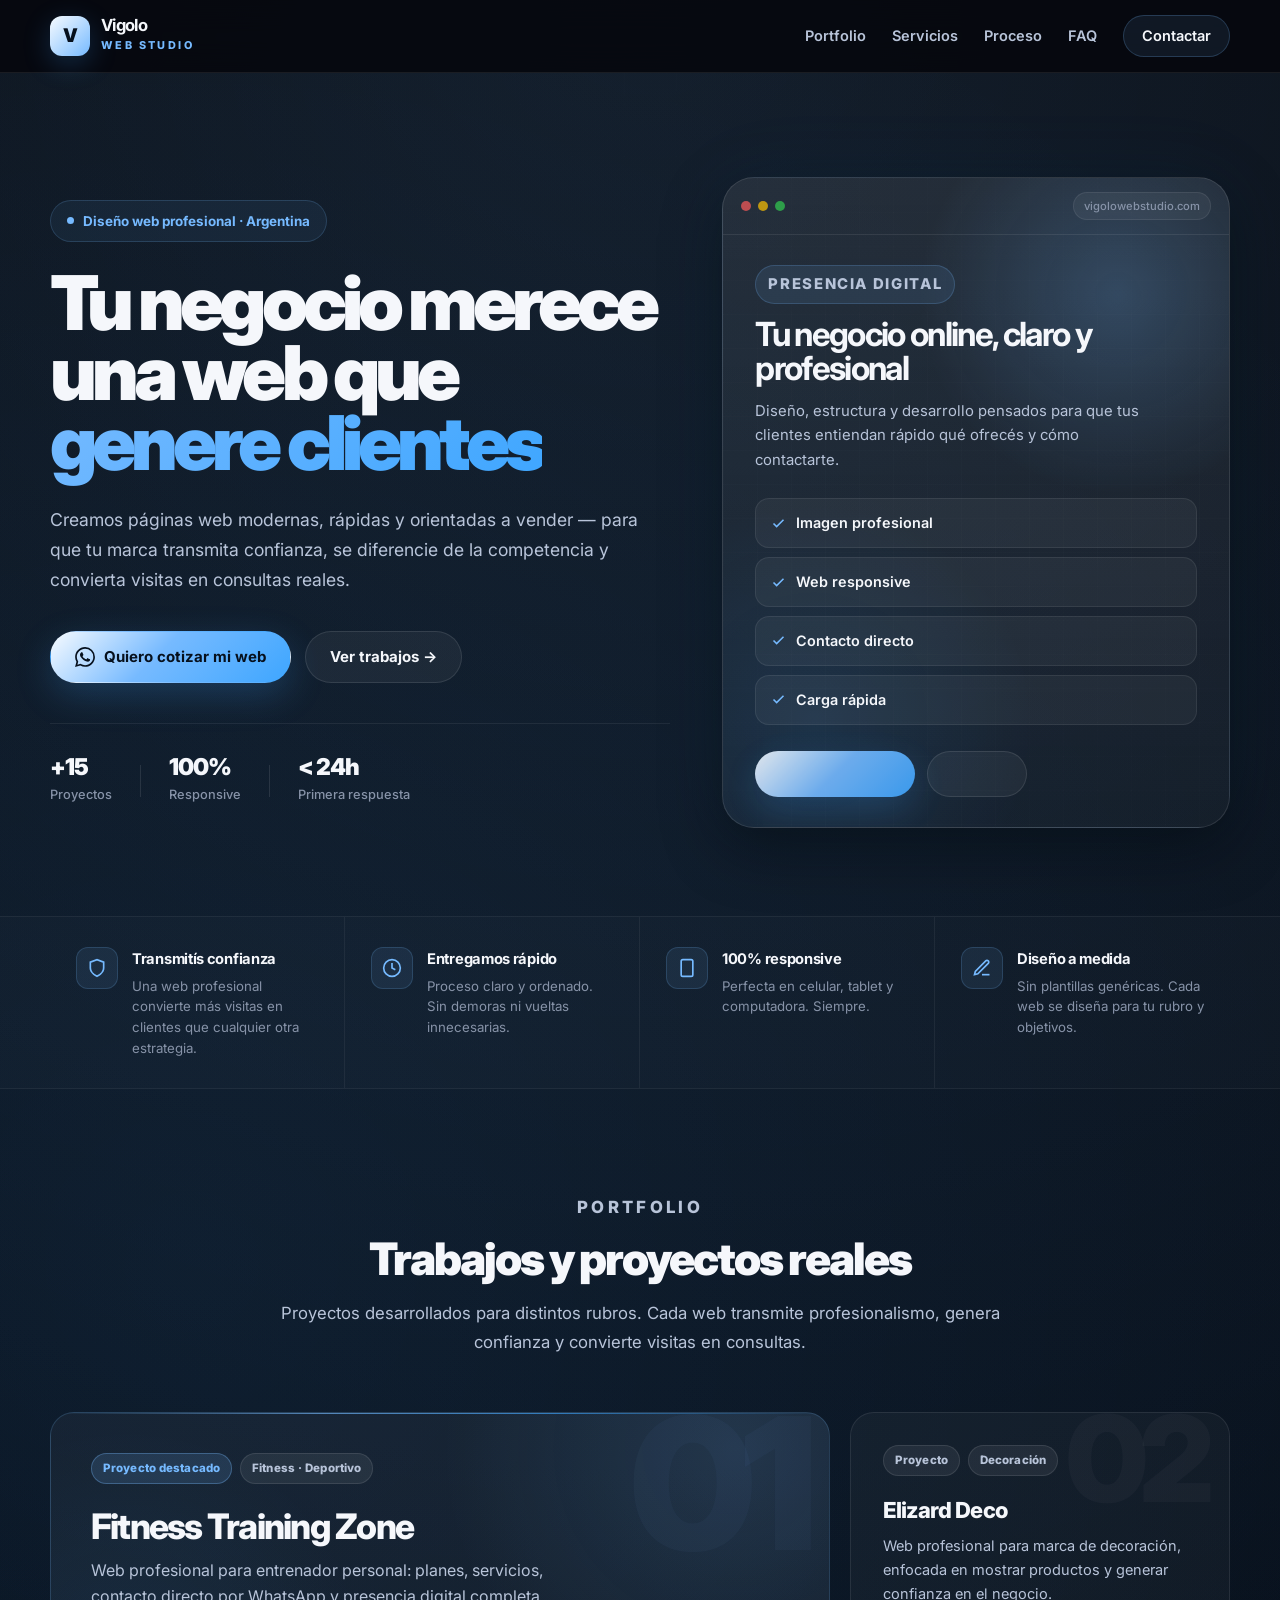
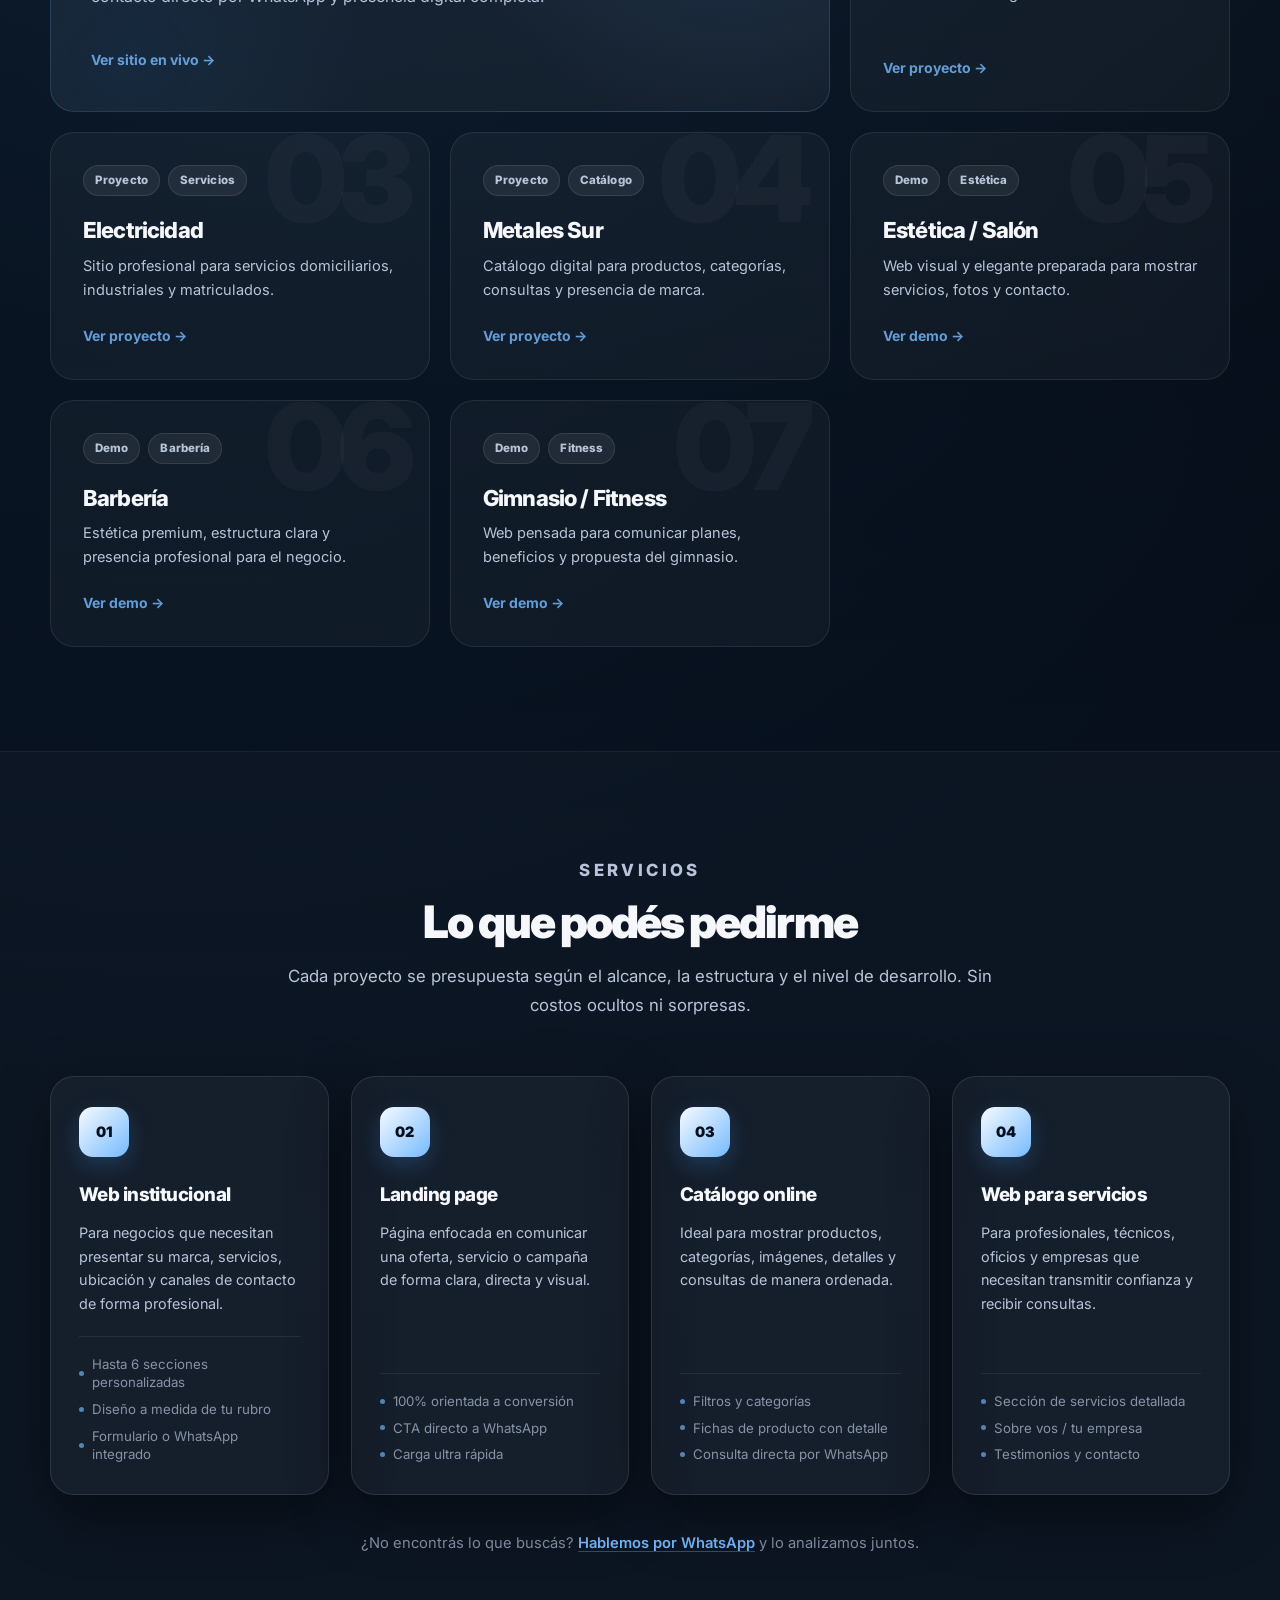
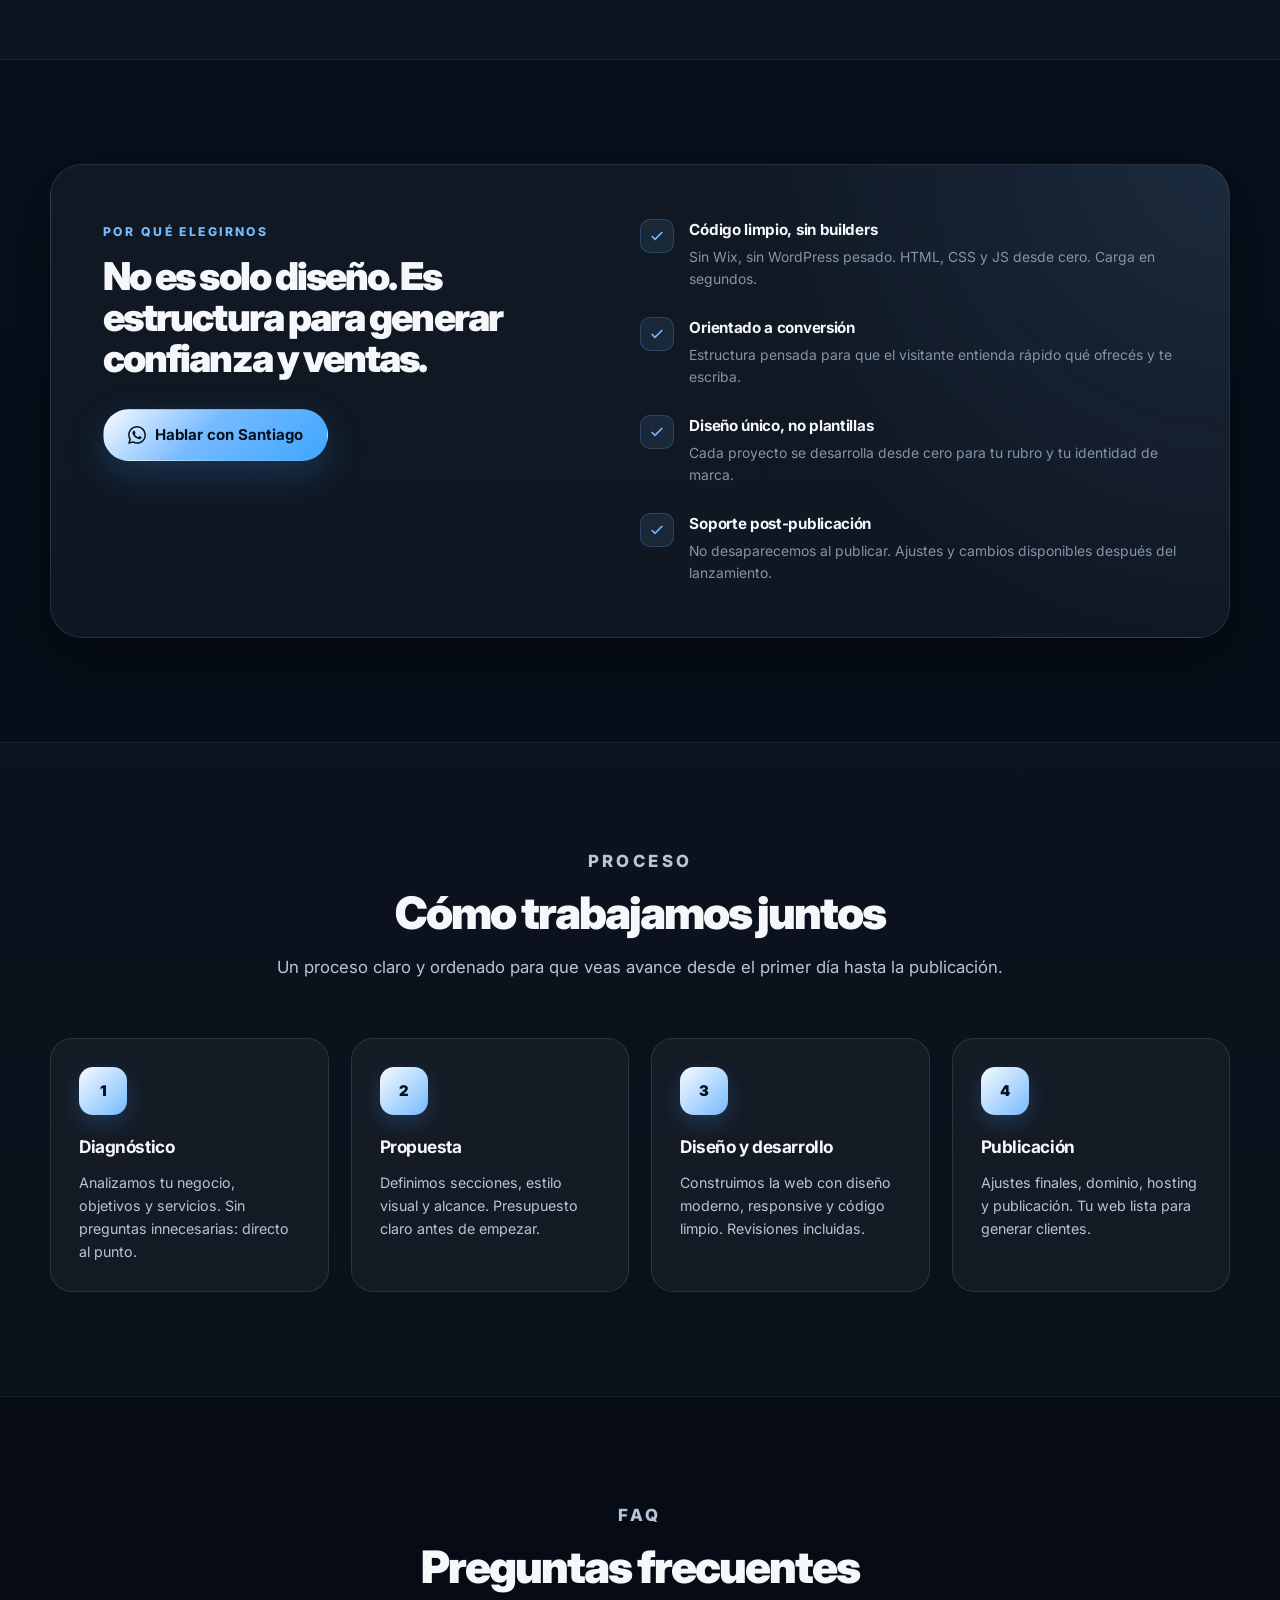
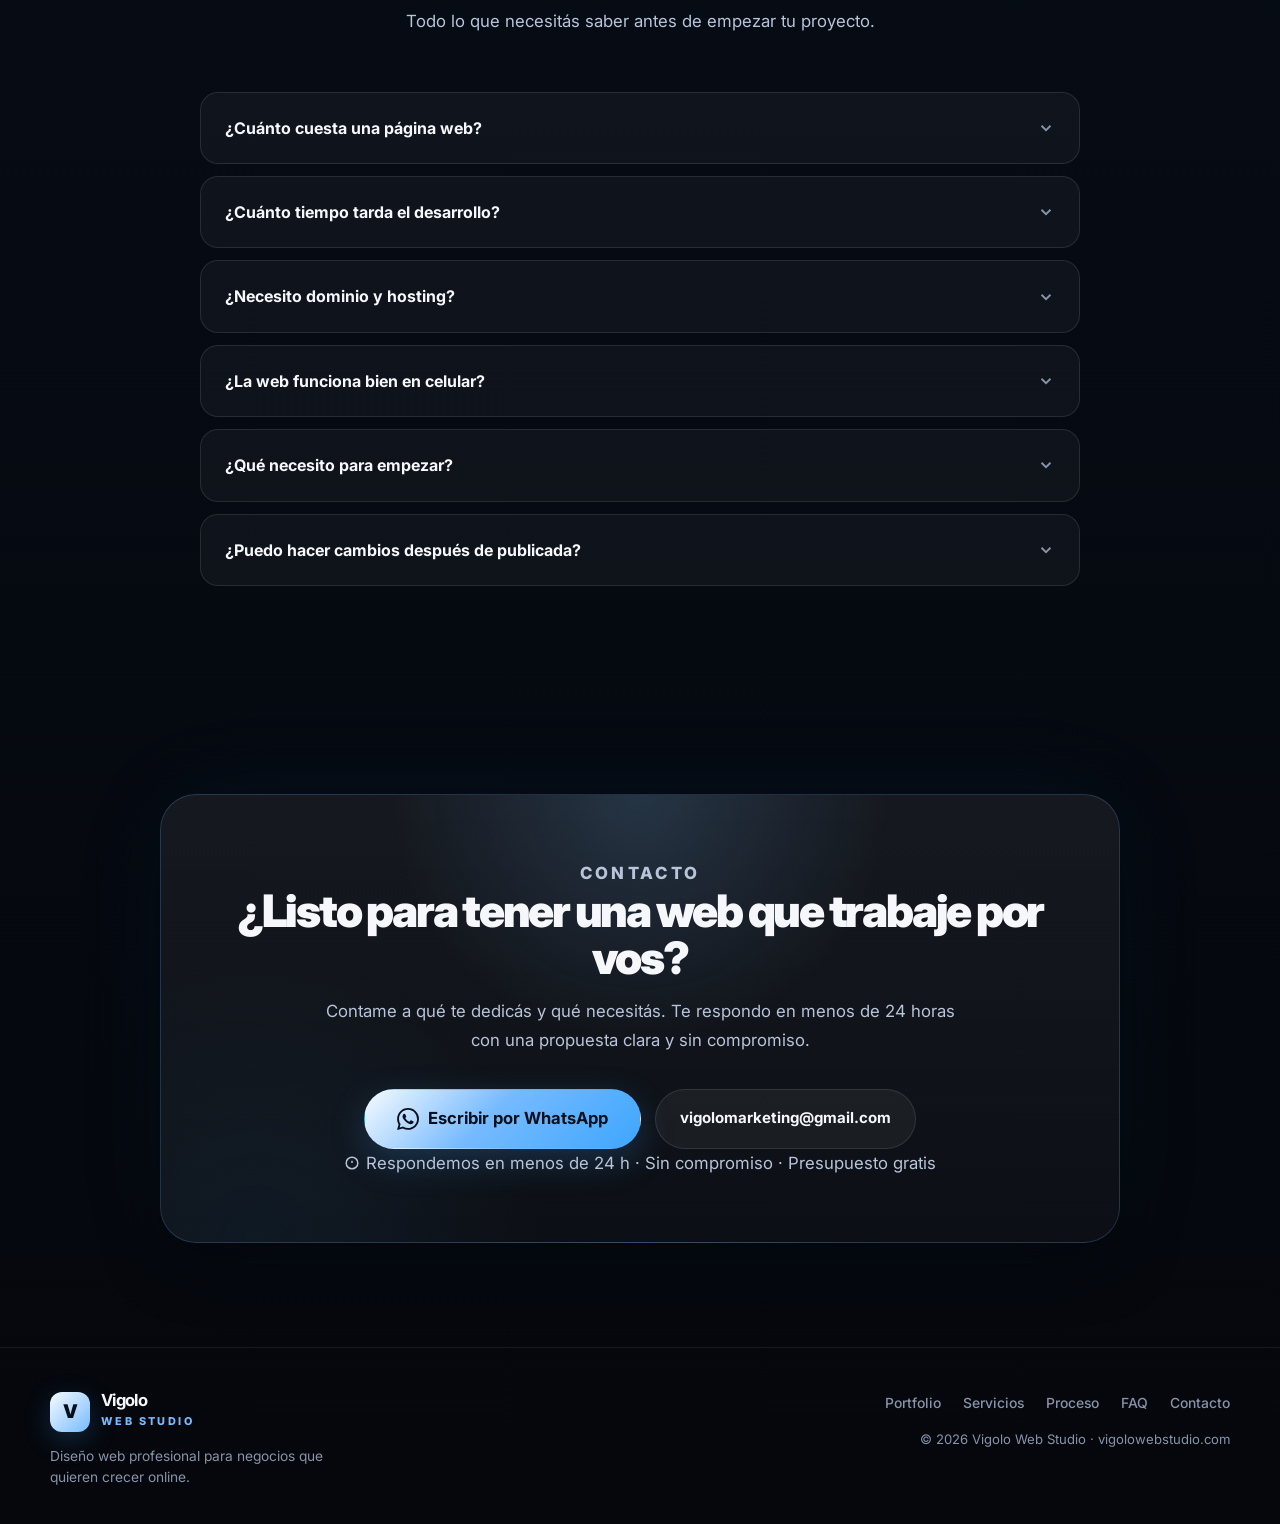
==== index.html @ 5b5a55ab "Portfolio: rediseño tipográfico minimalista sin imágenes - Eliminada estructura de imagen/overlay de" ====
<!DOCTYPE html>
<html lang="es">
<head>
  <meta charset="UTF-8" />
  <meta name="viewport" content="width=device-width, initial-scale=1.0" />

  <!-- Favicon inline (no requiere archivo extra) -->
  <link rel="icon" href="data:image/svg+xml,<svg xmlns='http://www.w3.org/2000/svg' viewBox='0 0 100 100'><rect width='100' height='100' rx='20' fill='%2376baff'/><text y='.88em' font-size='78' font-family='Arial,sans-serif' font-weight='900' fill='%2306101d' x='14'>V</text></svg>">

  <!-- SEO primario -->
  <title>Vigolo Web Studio | Diseño web profesional para negocios</title>
  <meta name="description" content="Diseñamos páginas web profesionales, modernas y orientadas a vender para negocios, marcas y emprendimientos. Responsive, rápidas y pensadas para generar consultas reales." />
  <meta name="robots" content="index, follow" />
  <link rel="canonical" href="https://vigolowebstudio.com/" />

  <!-- Open Graph -->
  <meta property="og:type" content="website" />
  <meta property="og:url" content="https://vigolowebstudio.com/" />
  <meta property="og:title" content="Vigolo Web Studio | Diseño web profesional para negocios" />
  <meta property="og:description" content="Webs profesionales para negocios que quieren verse mejor online y generar más clientes. Diseño moderno, responsive y orientado a conversión." />
  <meta property="og:site_name" content="Vigolo Web Studio" />

  <!-- Twitter Card -->
  <meta name="twitter:card" content="summary_large_image" />
  <meta name="twitter:title" content="Vigolo Web Studio | Diseño web profesional" />
  <meta name="twitter:description" content="Webs profesionales para negocios que quieren verse mejor online y generar más clientes." />

  <!-- Colores para mobile browser UI -->
  <meta name="theme-color" content="#05070c" />

  <!-- Fonts -->
  <link rel="preconnect" href="https://fonts.googleapis.com" />
  <link rel="preconnect" href="https://fonts.gstatic.com" crossorigin />
  <link href="https://fonts.googleapis.com/css2?family=Inter:wght@400;500;600;700;800;900&display=swap" rel="stylesheet" />

  <link rel="stylesheet" href="style.css" />
</head>

<body>

  <!-- Skip link para accesibilidad con teclado -->
  <a class="skip-link" href="#main-content">Ir al contenido principal</a>

  <!-- ═══════════════════════════════════════════ HEADER -->
  <header class="header" role="banner">
    <div class="container nav">
      <a href="#" class="logo" aria-label="Vigolo Web Studio — Inicio">
        <span class="logo__mark" aria-hidden="true">V</span>
        <div>
          <strong>Vigolo</strong>
          <small>Web Studio</small>
        </div>
      </a>

      <button class="nav__toggle" aria-label="Abrir menú" aria-expanded="false" aria-controls="main-nav">
        <span></span>
        <span></span>
        <span></span>
      </button>

      <nav class="nav__menu" id="main-nav" role="navigation" aria-label="Navegación principal">
        <a href="#portfolio">Portfolio</a>
        <a href="#servicios">Servicios</a>
        <a href="#proceso">Proceso</a>
        <a href="#faq">FAQ</a>
        <a
          class="btn btn--nav"
          href="https://wa.me/541128074105?text=Hola%2C%20quiero%20cotizar%20una%20p%C3%A1gina%20web%20profesional%20para%20mi%20negocio.%20%C2%BFMe%20pas%C3%A1s%20info%3F"
          target="_blank"
          rel="noopener noreferrer"
        >Contactar</a>
      </nav>
    </div>
  </header>

  <main id="main-content">

    <!-- ═══════════════════════════════════════════ HERO -->
    <section class="hero" aria-label="Propuesta de valor principal">
      <div class="container hero__grid">

        <div class="hero__content">
          <p class="pill">
            <span class="pill__dot" aria-hidden="true"></span>
            Diseño web profesional · Argentina
          </p>

          <h1>
            Tu negocio merece una web que
            <span class="accent">genere clientes</span>
          </h1>

          <p class="hero__subtitle">
            Creamos páginas web modernas, rápidas y orientadas a vender — para que tu marca transmita confianza, se diferencie de la competencia y convierta visitas en consultas reales.
          </p>

          <div class="hero__actions">
            <a
              class="btn btn--primary btn--wa"
              href="https://wa.me/541128074105?text=Hola%2C%20quiero%20cotizar%20una%20p%C3%A1gina%20web%20profesional%20para%20mi%20negocio.%20%C2%BFMe%20pas%C3%A1s%20info%3F"
              target="_blank"
              rel="noopener noreferrer"
              aria-label="Cotizar mi web por WhatsApp"
            >
              <svg width="20" height="20" viewBox="0 0 24 24" fill="currentColor" aria-hidden="true"><path d="M17.472 14.382c-.297-.149-1.758-.867-2.03-.967-.273-.099-.471-.148-.67.15-.197.297-.767.966-.94 1.164-.173.199-.347.223-.644.075-.297-.15-1.255-.463-2.39-1.475-.883-.788-1.48-1.761-1.653-2.059-.173-.297-.018-.458.13-.606.134-.133.298-.347.446-.52.149-.174.198-.298.298-.497.099-.198.05-.371-.025-.52-.075-.149-.669-1.612-.916-2.207-.242-.579-.487-.5-.669-.51-.173-.008-.371-.01-.57-.01-.198 0-.52.074-.792.372-.272.297-1.04 1.016-1.04 2.479 0 1.462 1.065 2.875 1.213 3.074.149.198 2.096 3.2 5.077 4.487.709.306 1.262.489 1.694.625.712.227 1.36.195 1.871.118.571-.085 1.758-.719 2.006-1.413.248-.694.248-1.289.173-1.413-.074-.124-.272-.198-.57-.347m-5.421 7.403h-.004a9.87 9.87 0 01-5.031-1.378l-.361-.214-3.741.982.998-3.648-.235-.374a9.86 9.86 0 01-1.51-5.26c.001-5.45 4.436-9.884 9.888-9.884 2.64 0 5.122 1.03 6.988 2.898a9.825 9.825 0 012.893 6.994c-.003 5.45-4.437 9.884-9.885 9.884m8.413-18.297A11.815 11.815 0 0012.05 0C5.495 0 .16 5.335.157 11.892c0 2.096.547 4.142 1.588 5.945L.057 24l6.305-1.654a11.882 11.882 0 005.683 1.448h.005c6.554 0 11.89-5.335 11.893-11.893a11.821 11.821 0 00-3.48-8.413z"/></svg>
              Quiero cotizar mi web
            </a>

            <a class="btn btn--secondary" href="#portfolio">
              Ver trabajos →
            </a>
          </div>

          <div class="hero__stats" role="list" aria-label="Estadísticas">
            <div class="hero__stat" role="listitem">
              <strong>+15</strong>
              <span>Proyectos</span>
            </div>
            <div class="hero__stat-divider" aria-hidden="true"></div>
            <div class="hero__stat" role="listitem">
              <strong>100%</strong>
              <span>Responsive</span>
            </div>
            <div class="hero__stat-divider" aria-hidden="true"></div>
            <div class="hero__stat" role="listitem">
              <strong>&lt; 24h</strong>
              <span>Primera respuesta</span>
            </div>
          </div>
        </div>

        <div class="hero__visual" aria-hidden="true">
          <div class="visual-card">
            <div class="visual-card__top">
              <span class="dot dot--red"></span>
              <span class="dot dot--yellow"></span>
              <span class="dot dot--green"></span>
              <span class="visual-card__url">vigolowebstudio.com</span>
            </div>
            <div class="visual-card__body">
              <p class="visual-card__tag">Presencia digital</p>
              <h2>Tu negocio online, claro y profesional</h2>
              <p>Diseño, estructura y desarrollo pensados para que tus clientes entiendan rápido qué ofrecés y cómo contactarte.</p>

              <div class="visual-card__items">
                <span class="visual-card__item">
                  <svg width="15" height="15" viewBox="0 0 24 24" fill="none" stroke="currentColor" stroke-width="2.5" aria-hidden="true"><polyline points="20 6 9 17 4 12"/></svg>
                  Imagen profesional
                </span>
                <span class="visual-card__item">
                  <svg width="15" height="15" viewBox="0 0 24 24" fill="none" stroke="currentColor" stroke-width="2.5" aria-hidden="true"><polyline points="20 6 9 17 4 12"/></svg>
                  Web responsive
                </span>
                <span class="visual-card__item">
                  <svg width="15" height="15" viewBox="0 0 24 24" fill="none" stroke="currentColor" stroke-width="2.5" aria-hidden="true"><polyline points="20 6 9 17 4 12"/></svg>
                  Contacto directo
                </span>
                <span class="visual-card__item">
                  <svg width="15" height="15" viewBox="0 0 24 24" fill="none" stroke="currentColor" stroke-width="2.5" aria-hidden="true"><polyline points="20 6 9 17 4 12"/></svg>
                  Carga rápida
                </span>
              </div>

              <div class="visual-card__cta">
                <div class="visual-card__btn-primary"></div>
                <div class="visual-card__btn-secondary"></div>
              </div>
            </div>
          </div>
        </div>

      </div>
    </section>

    <!-- ═══════════════════════════════════════════ BENEFITS BAR -->
    <section class="benefits" aria-label="Beneficios clave">
      <div class="container">
        <div class="benefits-grid">

          <div class="benefit-item">
            <div class="benefit-icon" aria-hidden="true">
              <svg width="20" height="20" viewBox="0 0 24 24" fill="none" stroke="currentColor" stroke-width="2"><path d="M12 22s8-4 8-10V5l-8-3-8 3v7c0 6 8 10 8 10z"/></svg>
            </div>
            <div>
              <strong>Transmitís confianza</strong>
              <p>Una web profesional convierte más visitas en clientes que cualquier otra estrategia.</p>
            </div>
          </div>

          <div class="benefit-item">
            <div class="benefit-icon" aria-hidden="true">
              <svg width="20" height="20" viewBox="0 0 24 24" fill="none" stroke="currentColor" stroke-width="2"><circle cx="12" cy="12" r="10"/><path d="M12 6v6l4 2"/></svg>
            </div>
            <div>
              <strong>Entregamos rápido</strong>
              <p>Proceso claro y ordenado. Sin demoras ni vueltas innecesarias.</p>
            </div>
          </div>

          <div class="benefit-item">
            <div class="benefit-icon" aria-hidden="true">
              <svg width="20" height="20" viewBox="0 0 24 24" fill="none" stroke="currentColor" stroke-width="2"><rect x="5" y="2" width="14" height="20" rx="2"/><line x1="12" y1="18" x2="12.01" y2="18"/></svg>
            </div>
            <div>
              <strong>100% responsive</strong>
              <p>Perfecta en celular, tablet y computadora. Siempre.</p>
            </div>
          </div>

          <div class="benefit-item">
            <div class="benefit-icon" aria-hidden="true">
              <svg width="20" height="20" viewBox="0 0 24 24" fill="none" stroke="currentColor" stroke-width="2"><path d="M12 20h9"/><path d="M16.5 3.5a2.121 2.121 0 013 3L7 19l-4 1 1-4L16.5 3.5z"/></svg>
            </div>
            <div>
              <strong>Diseño a medida</strong>
              <p>Sin plantillas genéricas. Cada web se diseña para tu rubro y objetivos.</p>
            </div>
          </div>

        </div>
      </div>
    </section>

    <!-- ═══════════════════════════════════════════ PORTFOLIO -->
    <section id="portfolio" class="section" aria-labelledby="portfolio-title">
      <div class="container">
        <div class="section__head fade-up">
          <p class="eyebrow">Portfolio</p>
          <h2 id="portfolio-title">Trabajos y proyectos reales</h2>
          <p>Proyectos desarrollados para distintos rubros. Cada web transmite profesionalismo, genera confianza y convierte visitas en consultas.</p>
        </div>

        <!--
          ╔══════════════════════════════════════════════════════╗
          ║  PORTFOLIO — Cómo agregar un nuevo proyecto          ║
          ╠══════════════════════════════════════════════════════╣
          ║  Copiá uno de los bloques <a class="project-card">  ║
          ║  y cambiá: href, aria-label, num, badges, h3, p.    ║
          ║                                                      ║
          ║  Para un proyecto DESTACADO:                         ║
          ║  - Agregá la clase project-card--featured            ║
          ║  - Usá badge--featured en el primer badge            ║
          ║  - El número decorativo es el orden (01, 02...)      ║
          ║                                                      ║
          ║  Badges: "Proyecto" = real | "Demo" = demo           ║
          ╚══════════════════════════════════════════════════════╝
        -->
        <div class="portfolio-grid">

          <!-- PROYECTO DESTACADO: Fitness Training Zone -->
          <a
            class="project-card project-card--featured"
            href="https://fitnesstrainingzone.com"
            target="_blank"
            rel="noopener noreferrer"
            aria-label="Ver proyecto Fitness Training Zone"
          >
            <span class="project-card__num" aria-hidden="true">01</span>
            <div class="project-card__badges">
              <span class="badge badge--featured">Proyecto destacado</span>
              <span class="badge">Fitness · Deportivo</span>
            </div>
            <div class="project-card__info">
              <h3>Fitness Training Zone</h3>
              <p>Web profesional para entrenador personal: planes, servicios, contacto directo por WhatsApp y presencia digital completa.</p>
            </div>
            <span class="project-card__link">Ver sitio en vivo →</span>
          </a>

          <a class="project-card" href="https://elizarddeco.com" target="_blank" rel="noopener noreferrer" aria-label="Ver proyecto Elizard Deco">
            <span class="project-card__num" aria-hidden="true">02</span>
            <div class="project-card__badges">
              <span class="badge">Proyecto</span>
              <span class="badge">Decoración</span>
            </div>
            <div class="project-card__info">
              <h3>Elizard Deco</h3>
              <p>Web profesional para marca de decoración, enfocada en mostrar productos y generar confianza en el negocio.</p>
            </div>
            <span class="project-card__link">Ver proyecto →</span>
          </a>

          <a class="project-card" href="https://vigolomarketing-tech.github.io/vigolo-electricidad/" target="_blank" rel="noopener noreferrer" aria-label="Ver proyecto Electricidad">
            <span class="project-card__num" aria-hidden="true">03</span>
            <div class="project-card__badges">
              <span class="badge">Proyecto</span>
              <span class="badge">Servicios</span>
            </div>
            <div class="project-card__info">
              <h3>Electricidad</h3>
              <p>Sitio profesional para servicios domiciliarios, industriales y matriculados.</p>
            </div>
            <span class="project-card__link">Ver proyecto →</span>
          </a>

          <a class="project-card" href="https://vigolomarketing-tech.github.io/Metales-sur/" target="_blank" rel="noopener noreferrer" aria-label="Ver proyecto Metales Sur">
            <span class="project-card__num" aria-hidden="true">04</span>
            <div class="project-card__badges">
              <span class="badge">Proyecto</span>
              <span class="badge">Catálogo</span>
            </div>
            <div class="project-card__info">
              <h3>Metales Sur</h3>
              <p>Catálogo digital para productos, categorías, consultas y presencia de marca.</p>
            </div>
            <span class="project-card__link">Ver proyecto →</span>
          </a>

          <a class="project-card" href="https://vigolomarketing-tech.github.io/vigolo-web-demos-/estetica/" target="_blank" rel="noopener noreferrer" aria-label="Ver demo Estética / Salón">
            <span class="project-card__num" aria-hidden="true">05</span>
            <div class="project-card__badges">
              <span class="badge">Demo</span>
              <span class="badge">Estética</span>
            </div>
            <div class="project-card__info">
              <h3>Estética / Salón</h3>
              <p>Web visual y elegante preparada para mostrar servicios, fotos y contacto.</p>
            </div>
            <span class="project-card__link">Ver demo →</span>
          </a>

          <a class="project-card" href="https://vigolomarketing-tech.github.io/vigolo-web-demos-/barberia/" target="_blank" rel="noopener noreferrer" aria-label="Ver demo Barbería">
            <span class="project-card__num" aria-hidden="true">06</span>
            <div class="project-card__badges">
              <span class="badge">Demo</span>
              <span class="badge">Barbería</span>
            </div>
            <div class="project-card__info">
              <h3>Barbería</h3>
              <p>Estética premium, estructura clara y presencia profesional para el negocio.</p>
            </div>
            <span class="project-card__link">Ver demo →</span>
          </a>

          <a class="project-card" href="https://vigolomarketing-tech.github.io/vigolo-web-demos-/gym/" target="_blank" rel="noopener noreferrer" aria-label="Ver demo Gimnasio / Fitness">
            <span class="project-card__num" aria-hidden="true">07</span>
            <div class="project-card__badges">
              <span class="badge">Demo</span>
              <span class="badge">Fitness</span>
            </div>
            <div class="project-card__info">
              <h3>Gimnasio / Fitness</h3>
              <p>Web pensada para comunicar planes, beneficios y propuesta del gimnasio.</p>
            </div>
            <span class="project-card__link">Ver demo →</span>
          </a>

        </div>
      </div>
    </section>

    <!-- ═══════════════════════════════════════════ SERVICIOS -->
    <section id="servicios" class="section section--alt" aria-labelledby="servicios-title">
      <div class="container">
        <div class="section__head fade-up">
          <p class="eyebrow">Servicios</p>
          <h2 id="servicios-title">Lo que podés pedirme</h2>
          <p>Cada proyecto se presupuesta según el alcance, la estructura y el nivel de desarrollo. Sin costos ocultos ni sorpresas.</p>
        </div>

        <div class="services-grid">

          <article class="service-card fade-up">
            <div class="service-card__icon" aria-hidden="true">01</div>
            <h3>Web institucional</h3>
            <p>Para negocios que necesitan presentar su marca, servicios, ubicación y canales de contacto de forma profesional.</p>
            <ul class="service-card__list">
              <li>Hasta 6 secciones personalizadas</li>
              <li>Diseño a medida de tu rubro</li>
              <li>Formulario o WhatsApp integrado</li>
            </ul>
          </article>

          <article class="service-card fade-up">
            <div class="service-card__icon" aria-hidden="true">02</div>
            <h3>Landing page</h3>
            <p>Página enfocada en comunicar una oferta, servicio o campaña de forma clara, directa y visual.</p>
            <ul class="service-card__list">
              <li>100% orientada a conversión</li>
              <li>CTA directo a WhatsApp</li>
              <li>Carga ultra rápida</li>
            </ul>
          </article>

          <article class="service-card fade-up">
            <div class="service-card__icon" aria-hidden="true">03</div>
            <h3>Catálogo online</h3>
            <p>Ideal para mostrar productos, categorías, imágenes, detalles y consultas de manera ordenada.</p>
            <ul class="service-card__list">
              <li>Filtros y categorías</li>
              <li>Fichas de producto con detalle</li>
              <li>Consulta directa por WhatsApp</li>
            </ul>
          </article>

          <article class="service-card fade-up">
            <div class="service-card__icon" aria-hidden="true">04</div>
            <h3>Web para servicios</h3>
            <p>Para profesionales, técnicos, oficios y empresas que necesitan transmitir confianza y recibir consultas.</p>
            <ul class="service-card__list">
              <li>Sección de servicios detallada</li>
              <li>Sobre vos / tu empresa</li>
              <li>Testimonios y contacto</li>
            </ul>
          </article>

        </div>

        <p class="services-note">
          ¿No encontrás lo que buscás?
          <a
            href="https://wa.me/541128074105?text=Hola%2C%20tengo%20una%20idea%20para%20mi%20web.%20%C2%BFPodemos%20hablar%3F"
            target="_blank"
            rel="noopener noreferrer"
          >Hablemos por WhatsApp</a>
          y lo analizamos juntos.
        </p>
      </div>
    </section>

    <!-- ═══════════════════════════════════════════ POR QUÉ ELEGIRNOS -->
    <section class="section" aria-labelledby="enfoque-title">
      <div class="container">
        <div class="split-clean fade-up">
          <div class="split-clean__left">
            <p class="eyebrow">Por qué elegirnos</p>
            <h2 id="enfoque-title">No es solo diseño. Es estructura para generar confianza y ventas.</h2>
            <a
              class="btn btn--primary btn--wa"
              href="https://wa.me/541128074105?text=Hola%2C%20quiero%20cotizar%20una%20p%C3%A1gina%20web%20profesional%20para%20mi%20negocio.%20%C2%BFMe%20pas%C3%A1s%20info%3F"
              target="_blank"
              rel="noopener noreferrer"
            >
              <svg width="18" height="18" viewBox="0 0 24 24" fill="currentColor" aria-hidden="true"><path d="M17.472 14.382c-.297-.149-1.758-.867-2.03-.967-.273-.099-.471-.148-.67.15-.197.297-.767.966-.94 1.164-.173.199-.347.223-.644.075-.297-.15-1.255-.463-2.39-1.475-.883-.788-1.48-1.761-1.653-2.059-.173-.297-.018-.458.13-.606.134-.133.298-.347.446-.52.149-.174.198-.298.298-.497.099-.198.05-.371-.025-.52-.075-.149-.669-1.612-.916-2.207-.242-.579-.487-.5-.669-.51-.173-.008-.371-.01-.57-.01-.198 0-.52.074-.792.372-.272.297-1.04 1.016-1.04 2.479 0 1.462 1.065 2.875 1.213 3.074.149.198 2.096 3.2 5.077 4.487.709.306 1.262.489 1.694.625.712.227 1.36.195 1.871.118.571-.085 1.758-.719 2.006-1.413.248-.694.248-1.289.173-1.413-.074-.124-.272-.198-.57-.347m-5.421 7.403h-.004a9.87 9.87 0 01-5.031-1.378l-.361-.214-3.741.982.998-3.648-.235-.374a9.86 9.86 0 01-1.51-5.26c.001-5.45 4.436-9.884 9.888-9.884 2.64 0 5.122 1.03 6.988 2.898a9.825 9.825 0 012.893 6.994c-.003 5.45-4.437 9.884-9.885 9.884m8.413-18.297A11.815 11.815 0 0012.05 0C5.495 0 .16 5.335.157 11.892c0 2.096.547 4.142 1.588 5.945L.057 24l6.305-1.654a11.882 11.882 0 005.683 1.448h.005c6.554 0 11.89-5.335 11.893-11.893a11.821 11.821 0 00-3.48-8.413z"/></svg>
              Hablar con Santiago
            </a>
          </div>

          <div class="split-clean__right">
            <div class="value-list">
              <div class="value-item">
                <div class="value-icon" aria-hidden="true">
                  <svg width="16" height="16" viewBox="0 0 24 24" fill="none" stroke="currentColor" stroke-width="2.5"><polyline points="20 6 9 17 4 12"/></svg>
                </div>
                <div>
                  <strong>Código limpio, sin builders</strong>
                  <p>Sin Wix, sin WordPress pesado. HTML, CSS y JS desde cero. Carga en segundos.</p>
                </div>
              </div>
              <div class="value-item">
                <div class="value-icon" aria-hidden="true">
                  <svg width="16" height="16" viewBox="0 0 24 24" fill="none" stroke="currentColor" stroke-width="2.5"><polyline points="20 6 9 17 4 12"/></svg>
                </div>
                <div>
                  <strong>Orientado a conversión</strong>
                  <p>Estructura pensada para que el visitante entienda rápido qué ofrecés y te escriba.</p>
                </div>
              </div>
              <div class="value-item">
                <div class="value-icon" aria-hidden="true">
                  <svg width="16" height="16" viewBox="0 0 24 24" fill="none" stroke="currentColor" stroke-width="2.5"><polyline points="20 6 9 17 4 12"/></svg>
                </div>
                <div>
                  <strong>Diseño único, no plantillas</strong>
                  <p>Cada proyecto se desarrolla desde cero para tu rubro y tu identidad de marca.</p>
                </div>
              </div>
              <div class="value-item">
                <div class="value-icon" aria-hidden="true">
                  <svg width="16" height="16" viewBox="0 0 24 24" fill="none" stroke="currentColor" stroke-width="2.5"><polyline points="20 6 9 17 4 12"/></svg>
                </div>
                <div>
                  <strong>Soporte post-publicación</strong>
                  <p>No desaparecemos al publicar. Ajustes y cambios disponibles después del lanzamiento.</p>
                </div>
              </div>
            </div>
          </div>
        </div>
      </div>
    </section>

    <!-- ═══════════════════════════════════════════ PROCESO -->
    <section id="proceso" class="section section--alt" aria-labelledby="proceso-title">
      <div class="container">
        <div class="section__head fade-up">
          <p class="eyebrow">Proceso</p>
          <h2 id="proceso-title">Cómo trabajamos juntos</h2>
          <p>Un proceso claro y ordenado para que veas avance desde el primer día hasta la publicación.</p>
        </div>

        <div class="steps">

          <div class="step fade-up">
            <div class="step__n" aria-hidden="true">1</div>
            <h3>Diagnóstico</h3>
            <p>Analizamos tu negocio, objetivos y servicios. Sin preguntas innecesarias: directo al punto.</p>
          </div>

          <div class="step fade-up">
            <div class="step__n" aria-hidden="true">2</div>
            <h3>Propuesta</h3>
            <p>Definimos secciones, estilo visual y alcance. Presupuesto claro antes de empezar.</p>
          </div>

          <div class="step fade-up">
            <div class="step__n" aria-hidden="true">3</div>
            <h3>Diseño y desarrollo</h3>
            <p>Construimos la web con diseño moderno, responsive y código limpio. Revisiones incluidas.</p>
          </div>

          <div class="step fade-up">
            <div class="step__n" aria-hidden="true">4</div>
            <h3>Publicación</h3>
            <p>Ajustes finales, dominio, hosting y publicación. Tu web lista para generar clientes.</p>
          </div>

        </div>
      </div>
    </section>

    <!-- ═══════════════════════════════════════════ TESTIMONIOS
         SECCIÓN LISTA PARA ACTIVAR — quitá los comentarios cuando tengas testimonios reales.
         Agregá los datos del cliente en cada .testimonial-card.
    ═══════════════════════════════════════════════════════════
    <section id="testimonios" class="section" aria-labelledby="testimonios-title">
      <div class="container">
        <div class="section__head fade-up">
          <p class="eyebrow">Testimonios</p>
          <h2 id="testimonios-title">Lo que dicen nuestros clientes</h2>
          <p>Resultados reales de negocios que confiaron en Vigolo Web Studio.</p>
        </div>

        <div class="testimonials-grid">

          <div class="testimonial-card fade-up">
            <div class="testimonial-card__stars" aria-label="5 estrellas">★★★★★</div>
            <p class="testimonial-card__text">"Descripción del cliente sobre cómo mejoró su negocio con la web. Breve, directo, con resultado concreto."</p>
            <div class="testimonial-card__author">
              <strong>Nombre del Cliente</strong>
              <span>Rubro · Ciudad</span>
            </div>
          </div>

          <div class="testimonial-card fade-up">
            <div class="testimonial-card__stars" aria-label="5 estrellas">★★★★★</div>
            <p class="testimonial-card__text">"Otro testimonio real con resultado medible. Ej: 'Desde que lancé la web recibo 3 consultas por semana por WhatsApp.'"</p>
            <div class="testimonial-card__author">
              <strong>Nombre del Cliente</strong>
              <span>Rubro · Ciudad</span>
            </div>
          </div>

          <div class="testimonial-card fade-up">
            <div class="testimonial-card__stars" aria-label="5 estrellas">★★★★★</div>
            <p class="testimonial-card__text">"Tercer testimonio. Podés agregar más cards siguiendo esta estructura. Mínimo 3 para que la sección tenga peso."</p>
            <div class="testimonial-card__author">
              <strong>Charly</strong>
              <span>Fitness Training Zone · Buenos Aires</span>
            </div>
          </div>

        </div>
      </div>
    </section>
    -->

    <!-- ═══════════════════════════════════════════ FAQ -->
    <section id="faq" class="section" aria-labelledby="faq-title">
      <div class="container">
        <div class="section__head fade-up">
          <p class="eyebrow">FAQ</p>
          <h2 id="faq-title">Preguntas frecuentes</h2>
          <p>Todo lo que necesitás saber antes de empezar tu proyecto.</p>
        </div>

        <div class="faq" role="list">

          <details role="listitem">
            <summary>
              ¿Cuánto cuesta una página web?
              <span class="faq__icon" aria-hidden="true">
                <svg width="18" height="18" viewBox="0 0 24 24" fill="none" stroke="currentColor" stroke-width="2.5"><polyline points="6 9 12 15 18 9"/></svg>
              </span>
            </summary>
            <p>Depende del tipo de proyecto, la cantidad de secciones y las funcionalidades necesarias. Una landing page tiene un costo diferente a un catálogo online. Analizamos lo que necesitás y te enviamos un presupuesto claro sin sorpresas.</p>
          </details>

          <details role="listitem">
            <summary>
              ¿Cuánto tiempo tarda el desarrollo?
              <span class="faq__icon" aria-hidden="true">
                <svg width="18" height="18" viewBox="0 0 24 24" fill="none" stroke="currentColor" stroke-width="2.5"><polyline points="6 9 12 15 18 9"/></svg>
              </span>
            </summary>
            <p>Una landing page puede estar lista en pocos días. Una web institucional completa puede llevar 1 a 2 semanas. Depende principalmente del contenido que nos enviés y las revisiones que requiera el proyecto.</p>
          </details>

          <details role="listitem">
            <summary>
              ¿Necesito dominio y hosting?
              <span class="faq__icon" aria-hidden="true">
                <svg width="18" height="18" viewBox="0 0 24 24" fill="none" stroke="currentColor" stroke-width="2.5"><polyline points="6 9 12 15 18 9"/></svg>
              </span>
            </summary>
            <p>Sí, para publicar en un dominio propio necesitás dominio y hosting. Si ya tenés, lo integramos sin problema. Si no tenés, te asesoramos con las mejores opciones según tu presupuesto.</p>
          </details>

          <details role="listitem">
            <summary>
              ¿La web funciona bien en celular?
              <span class="faq__icon" aria-hidden="true">
                <svg width="18" height="18" viewBox="0 0 24 24" fill="none" stroke="currentColor" stroke-width="2.5"><polyline points="6 9 12 15 18 9"/></svg>
              </span>
            </summary>
            <p>Sí, siempre. Todas las webs que desarrollamos son 100% responsive: se ven perfectas en celular, tablet y computadora. Más del 70% de los clientes buscan negocios desde el celular, por eso es prioridad.</p>
          </details>

          <details role="listitem">
            <summary>
              ¿Qué necesito para empezar?
              <span class="faq__icon" aria-hidden="true">
                <svg width="18" height="18" viewBox="0 0 24 24" fill="none" stroke="currentColor" stroke-width="2.5"><polyline points="6 9 12 15 18 9"/></svg>
              </span>
            </summary>
            <p>Solo necesitás contarnos sobre tu negocio: rubro, servicios, logo si tenés, fotos, redes sociales y datos de contacto. Nosotros nos encargamos del diseño, estructura y desarrollo.</p>
          </details>

          <details role="listitem">
            <summary>
              ¿Puedo hacer cambios después de publicada?
              <span class="faq__icon" aria-hidden="true">
                <svg width="18" height="18" viewBox="0 0 24 24" fill="none" stroke="currentColor" stroke-width="2.5"><polyline points="6 9 12 15 18 9"/></svg>
              </span>
            </summary>
            <p>Sí. Ofrecemos soporte post-publicación para ajustes de texto, imágenes o secciones. No desaparecemos al terminar — te acompañamos incluso después del lanzamiento.</p>
          </details>

        </div>
      </div>
    </section>

    <!-- ═══════════════════════════════════════════ CONTACTO -->
    <section id="contacto" class="section contact" aria-labelledby="contacto-title">
      <div class="container">
        <div class="contact__card fade-up">
          <p class="eyebrow">Contacto</p>
          <h2 id="contacto-title">¿Listo para tener una web que trabaje por vos?</h2>
          <p>Contame a qué te dedicás y qué necesitás. Te respondo en menos de 24 horas con una propuesta clara y sin compromiso.</p>

          <div class="contact__actions">
            <a
              class="btn btn--primary btn--wa btn--lg"
              href="https://wa.me/541128074105?text=Hola%2C%20quiero%20cotizar%20una%20p%C3%A1gina%20web%20profesional%20para%20mi%20negocio.%20%C2%BFMe%20pas%C3%A1s%20info%3F"
              target="_blank"
              rel="noopener noreferrer"
              aria-label="Escribir por WhatsApp"
            >
              <svg width="22" height="22" viewBox="0 0 24 24" fill="currentColor" aria-hidden="true"><path d="M17.472 14.382c-.297-.149-1.758-.867-2.03-.967-.273-.099-.471-.148-.67.15-.197.297-.767.966-.94 1.164-.173.199-.347.223-.644.075-.297-.15-1.255-.463-2.39-1.475-.883-.788-1.48-1.761-1.653-2.059-.173-.297-.018-.458.13-.606.134-.133.298-.347.446-.52.149-.174.198-.298.298-.497.099-.198.05-.371-.025-.52-.075-.149-.669-1.612-.916-2.207-.242-.579-.487-.5-.669-.51-.173-.008-.371-.01-.57-.01-.198 0-.52.074-.792.372-.272.297-1.04 1.016-1.04 2.479 0 1.462 1.065 2.875 1.213 3.074.149.198 2.096 3.2 5.077 4.487.709.306 1.262.489 1.694.625.712.227 1.36.195 1.871.118.571-.085 1.758-.719 2.006-1.413.248-.694.248-1.289.173-1.413-.074-.124-.272-.198-.57-.347m-5.421 7.403h-.004a9.87 9.87 0 01-5.031-1.378l-.361-.214-3.741.982.998-3.648-.235-.374a9.86 9.86 0 01-1.51-5.26c.001-5.45 4.436-9.884 9.888-9.884 2.64 0 5.122 1.03 6.988 2.898a9.825 9.825 0 012.893 6.994c-.003 5.45-4.437 9.884-9.885 9.884m8.413-18.297A11.815 11.815 0 0012.05 0C5.495 0 .16 5.335.157 11.892c0 2.096.547 4.142 1.588 5.945L.057 24l6.305-1.654a11.882 11.882 0 005.683 1.448h.005c6.554 0 11.89-5.335 11.893-11.893a11.821 11.821 0 00-3.48-8.413z"/></svg>
              Escribir por WhatsApp
            </a>

            <a class="btn btn--secondary" href="mailto:vigolomarketing@gmail.com">
              vigolomarketing@gmail.com
            </a>
          </div>

          <p class="contact__note">
            <svg width="14" height="14" viewBox="0 0 24 24" fill="none" stroke="currentColor" stroke-width="2.5" aria-hidden="true"><circle cx="12" cy="12" r="10"/><line x1="12" y1="8" x2="12" y2="12"/><line x1="12" y1="16" x2="12.01" y2="16"/></svg>
            Respondemos en menos de 24 h · Sin compromiso · Presupuesto gratis
          </p>
        </div>
      </div>
    </section>

  </main>

  <!-- ═══════════════════════════════════════════ FOOTER -->
  <footer class="footer" role="contentinfo">
    <div class="container footer__inner">
      <div class="footer__brand">
        <a href="#" class="logo" aria-label="Vigolo Web Studio">
          <span class="logo__mark" aria-hidden="true">V</span>
          <div>
            <strong>Vigolo</strong>
            <small>Web Studio</small>
          </div>
        </a>
        <p class="footer__tagline">Diseño web profesional para negocios que quieren crecer online.</p>
      </div>

      <div class="footer__right">
        <nav class="footer__nav" aria-label="Navegación de pie de página">
          <a href="#portfolio">Portfolio</a>
          <a href="#servicios">Servicios</a>
          <a href="#proceso">Proceso</a>
          <a href="#faq">FAQ</a>
          <a href="#contacto">Contacto</a>
        </nav>
        <span class="footer__copy muted">© <span id="year"></span> Vigolo Web Studio · vigolowebstudio.com</span>
      </div>
    </div>
  </footer>

  <script>
    // ── Año en footer ────────────────────────────────────────────────
    document.getElementById("year").textContent = new Date().getFullYear();

    // ── Hamburger menu ────────────────────────────────────────────────
    const toggle = document.querySelector('.nav__toggle');
    const menu   = document.querySelector('.nav__menu');

    function closeMenu() {
      menu.classList.remove('nav__menu--open');
      toggle.setAttribute('aria-expanded', 'false');
      toggle.classList.remove('nav__toggle--open');
      document.body.classList.remove('no-scroll');
    }

    if (toggle && menu) {
      toggle.addEventListener('click', function () {
        const isOpen = menu.classList.toggle('nav__menu--open');
        this.setAttribute('aria-expanded', isOpen);
        this.classList.toggle('nav__toggle--open', isOpen);
        document.body.classList.toggle('no-scroll', isOpen);
      });

      // Cerrar al hacer click en cualquier link del menú
      menu.querySelectorAll('a').forEach(link => link.addEventListener('click', closeMenu));

      // Cerrar si el viewport supera el breakpoint mobile
      window.addEventListener('resize', () => {
        if (window.innerWidth > 860) closeMenu();
      });
    }

    // ── Scroll reveal ─────────────────────────────────────────────────
    const revealObserver = new IntersectionObserver(
      entries => entries.forEach(e => {
        if (e.isIntersecting) {
          e.target.classList.add('visible');
          revealObserver.unobserve(e.target);
        }
      }),
      { threshold: 0.1, rootMargin: '0px 0px -40px 0px' }
    );
    document.querySelectorAll('.fade-up').forEach(el => revealObserver.observe(el));

    // ── Stagger delay en grids de cards ──────────────────────────────
    // Aplica delay escalonado a cards dentro de grids para entrada más premium
    document.querySelectorAll('.portfolio-grid, .services-grid, .steps, .benefits-grid').forEach(grid => {
      grid.querySelectorAll('.project-card, .service-card, .step, .benefit-item').forEach((card, i) => {
        card.style.transitionDelay = (i * 60) + 'ms';
      });
    });

    // ── FAQ: el chevron gira via CSS [open] — no requiere JS adicional ──
  </script>

</body>
</html>
---- style.css ----
/* ══════════════════════════════════════════════════════════════
   Vigolo Web Studio — style.css
   Dark premium theme · Blue electric accent
══════════════════════════════════════════════════════════════ */

:root {
  --bg:              #05070c;
  --bg-soft:         #0a0f18;
  --surface:         rgba(255, 255, 255, 0.05);
  --surface-md:      rgba(255, 255, 255, 0.075);
  --border:          rgba(255, 255, 255, 0.1);
  --border-blue:     rgba(118, 186, 255, 0.22);

  --text:            #f5f7fb;
  --text-soft:       #b8c4d9;
  --text-muted:      #8793a8;

  --primary:         #76baff;
  --primary-2:       #3ea6ff;
  --primary-glow:    rgba(62, 166, 255, 0.22);
  --dark-blue:       #07111f;

  --shadow:          0 20px 60px rgba(0, 0, 0, 0.45);
  --shadow-blue:     0 16px 48px rgba(62, 166, 255, 0.22);
  --radius:          24px;
  --radius-sm:       16px;
  --container:       1180px;
  --ease:            cubic-bezier(0.4, 0, 0.2, 1);
  --dur:             0.25s;
}

/* ── RESET & BASE ─────────────────────────────── */

*, *::before, *::after {
  margin: 0;
  padding: 0;
  box-sizing: border-box;
}

html {
  scroll-behavior: smooth;
  scroll-padding-top: 80px; /* compensate for sticky header on anchor links */
  -webkit-font-smoothing: antialiased;
  -moz-osx-font-smoothing: grayscale;
}

body {
  font-family: "Inter", system-ui, sans-serif;
  color: var(--text);
  background:
    radial-gradient(circle at 50% 0%,   rgba(118, 186, 255, 0.13), transparent 32%),
    radial-gradient(circle at 15% 20%,  rgba(62,  166, 255, 0.08), transparent 28%),
    linear-gradient(180deg, #05070c 0%, #07111f 45%, #05070c 100%);
  line-height: 1.65;
  overflow-x: hidden;
}

body.no-scroll { overflow: hidden; }

/* Grid overlay */
body::before {
  content: "";
  position: fixed;
  inset: 0;
  pointer-events: none;
  z-index: 0;
  background:
    linear-gradient(rgba(255,255,255,0.016) 1px, transparent 1px),
    linear-gradient(90deg, rgba(255,255,255,0.016) 1px, transparent 1px);
  background-size: 52px 52px;
  mask-image: radial-gradient(circle at top, black 0%, transparent 72%);
  opacity: 0.55;
}

img   { max-width: 100%; display: block; }
a     { color: inherit; text-decoration: none; }
ul    { list-style: none; }

/* ── LAYOUT ──────────────────────────────────── */

.container {
  width: min(100% - 32px, var(--container));
  margin-inline: auto;
  position: relative;
}

.section {
  padding: 104px 0;
  position: relative;
}

.section--alt {
  background: rgba(255,255,255,0.022);
  border-top: 1px solid rgba(255,255,255,0.055);
  border-bottom: 1px solid rgba(255,255,255,0.055);
}

/* ── TYPOGRAPHY HELPERS ──────────────────────── */

.eyebrow {
  display: inline-block;
  margin-bottom: 14px;
  color: var(--primary);
  font-size: 0.76rem;
  font-weight: 800;
  letter-spacing: 0.2em;
  text-transform: uppercase;
}

.section__head {
  max-width: 760px;
  margin: 0 auto 56px;
  text-align: center;
}

.section__head h2 {
  font-size: clamp(2rem, 3.5vw, 3.25rem);
  line-height: 1.04;
  margin-bottom: 16px;
  letter-spacing: -0.045em;
  font-weight: 900;
}

.section__head p {
  color: var(--text-soft);
  font-size: 1.05rem;
  line-height: 1.72;
}

.muted { color: var(--text-muted); }

/* ── HEADER ──────────────────────────────────── */

.header {
  position: sticky;
  top: 0;
  z-index: 200;
  background: rgba(5, 7, 12, 0.85);
  backdrop-filter: blur(22px);
  -webkit-backdrop-filter: blur(22px);
  border-bottom: 1px solid rgba(255,255,255,0.08);
}

.nav {
  min-height: 72px;
  display: flex;
  align-items: center;
  justify-content: space-between;
  gap: 22px;
  position: relative;
}

/* ── LOGO ────────────────────────────────────── */

.logo {
  display: inline-flex;
  align-items: center;
  gap: 11px;
  flex-shrink: 0;
}

.logo__mark {
  width: 40px;
  height: 40px;
  display: grid;
  place-items: center;
  border-radius: 12px;
  font-size: 1.18rem;
  font-weight: 900;
  color: #06101d;
  background: linear-gradient(135deg, #f7fbff, var(--primary));
  box-shadow: 0 8px 28px var(--primary-glow);
  transition: box-shadow var(--dur) var(--ease), transform var(--dur) var(--ease);
}

.logo:hover .logo__mark {
  box-shadow: 0 12px 38px rgba(62,166,255,0.42);
  transform: scale(1.05);
}

.logo strong {
  display: block;
  font-size: 1.04rem;
  line-height: 1;
  letter-spacing: -0.04em;
}

.logo small {
  display: block;
  margin-top: 4px;
  color: var(--primary);
  font-size: 0.68rem;
  font-weight: 800;
  letter-spacing: 0.22em;
  text-transform: uppercase;
}

/* ── NAV MENU ────────────────────────────────── */

.nav__menu {
  display: flex;
  align-items: center;
  gap: 26px;
}

.nav__menu a {
  color: var(--text-soft);
  font-weight: 600;
  font-size: 0.91rem;
  transition: color var(--dur) var(--ease);
  position: relative;
}

.nav__menu a:not(.btn)::after {
  content: "";
  position: absolute;
  bottom: -4px;
  left: 0;
  width: 0;
  height: 2px;
  border-radius: 2px;
  background: var(--primary);
  transition: width var(--dur) var(--ease);
}

.nav__menu a:not(.btn):hover             { color: var(--text); }
.nav__menu a:not(.btn):hover::after      { width: 100%; }

/* ── HAMBURGER ───────────────────────────────── */

.nav__toggle {
  display: none;
  flex-direction: column;
  justify-content: space-between;
  width: 28px;
  height: 20px;
  background: none;
  border: none;
  cursor: pointer;
  padding: 0;
  z-index: 201;
}

.nav__toggle span {
  display: block;
  width: 100%;
  height: 2px;
  border-radius: 2px;
  background: var(--text-soft);
  transition: transform var(--dur) var(--ease), opacity var(--dur) var(--ease);
}

.nav__toggle--open span:nth-child(1) { transform: translateY(9px) rotate(45deg); }
.nav__toggle--open span:nth-child(2) { opacity: 0; transform: scaleX(0); }
.nav__toggle--open span:nth-child(3) { transform: translateY(-9px) rotate(-45deg); }

/* ── BUTTONS ─────────────────────────────────── */

.btn {
  min-height: 52px;
  display: inline-flex;
  align-items: center;
  justify-content: center;
  gap: 9px;
  padding: 0 24px;
  border-radius: 999px;
  border: 1px solid transparent;
  font-family: inherit;
  font-weight: 700;
  font-size: 0.94rem;
  cursor: pointer;
  white-space: nowrap;
  transition: transform var(--dur) var(--ease), box-shadow var(--dur) var(--ease),
              background var(--dur) var(--ease), border-color var(--dur) var(--ease);
}

.btn:hover  { transform: translateY(-2px); }
.btn:active { transform: translateY(0); }

.btn--primary {
  color: #06101d;
  background: linear-gradient(135deg, #f7fbff 0%, var(--primary) 45%, var(--primary-2) 100%);
  box-shadow: 0 12px 36px var(--primary-glow);
}

.btn--primary:hover {
  box-shadow: 0 18px 52px rgba(62,166,255,0.42);
}

.btn--secondary {
  color: var(--text);
  background: var(--surface);
  border-color: var(--border);
}

.btn--secondary:hover {
  background: var(--surface-md);
  border-color: rgba(255,255,255,0.18);
}

.btn--nav {
  min-height: 42px;
  padding: 0 18px;
  font-size: 0.87rem;
  color: var(--text) !important;
  background: rgba(118,186,255,0.09);
  border: 1px solid var(--border-blue);
}

.btn--nav:hover {
  background: rgba(118,186,255,0.16);
  border-color: rgba(118,186,255,0.4);
}

.btn--lg {
  min-height: 60px;
  padding: 0 32px;
  font-size: 1.04rem;
}

/* ── HERO ────────────────────────────────────── */

.hero {
  padding: 104px 0 88px;
  position: relative;
}

.hero__grid {
  display: grid;
  grid-template-columns: 1.1fr 0.9fr;
  gap: 52px;
  align-items: center;
}

/* Pill */
.pill {
  display: inline-flex;
  align-items: center;
  gap: 9px;
  padding: 9px 16px;
  margin-bottom: 26px;
  border-radius: 999px;
  color: var(--primary);
  font-size: 0.84rem;
  font-weight: 700;
  background: rgba(118,186,255,0.07);
  border: 1px solid rgba(118,186,255,0.18);
}

.pill__dot {
  width: 7px;
  height: 7px;
  border-radius: 50%;
  background: var(--primary);
  flex-shrink: 0;
  animation: dot-pulse 2.2s ease-in-out infinite;
}

@keyframes dot-pulse {
  0%, 100% { opacity: 1; transform: scale(1); }
  50%       { opacity: 0.45; transform: scale(1.4); }
}

/* Hero heading */
.hero h1 {
  font-size: clamp(2.75rem, 5.9vw, 5.8rem);
  line-height: 0.93;
  letter-spacing: -0.065em;
  font-weight: 900;
  max-width: 820px;
}

.accent {
  color: var(--primary); /* fallback for unsupported browsers */
  background: linear-gradient(135deg, var(--primary), var(--primary-2));
  -webkit-background-clip: text;
  -webkit-text-fill-color: transparent;
  background-clip: text;
}

.hero__subtitle {
  max-width: 640px;
  margin-top: 26px;
  color: var(--text-soft);
  font-size: 1.1rem;
  line-height: 1.72;
}

.hero__actions {
  display: flex;
  flex-wrap: wrap;
  gap: 14px;
  margin-top: 36px;
}

/* Hero stats */
.hero__stats {
  display: flex;
  align-items: center;
  gap: 28px;
  margin-top: 40px;
  padding-top: 32px;
  border-top: 1px solid rgba(255,255,255,0.07);
}

.hero__stat strong {
  display: block;
  font-size: 1.45rem;
  font-weight: 900;
  letter-spacing: -0.04em;
  color: var(--text);
  line-height: 1;
}

.hero__stat span {
  display: block;
  margin-top: 4px;
  font-size: 0.8rem;
  font-weight: 500;
  color: var(--text-muted);
}

.hero__stat-divider {
  width: 1px;
  height: 32px;
  background: rgba(255,255,255,0.1);
  flex-shrink: 0;
}

/* ── HERO VISUAL CARD ────────────────────────── */

.hero__visual { position: relative; }

.visual-card {
  position: relative;
  overflow: hidden;
  min-height: 510px;
  border-radius: 32px;
  background:
    radial-gradient(circle at 78% 18%, rgba(118,186,255,0.22), transparent 30%),
    radial-gradient(circle at 18% 84%, rgba(62,166,255,0.1),  transparent 32%),
    linear-gradient(180deg, rgba(255,255,255,0.08), rgba(255,255,255,0.03));
  border: 1px solid rgba(255,255,255,0.11);
  box-shadow: var(--shadow), 0 0 80px rgba(62,166,255,0.07);
  transition: box-shadow 0.45s var(--ease);
}

.visual-card:hover {
  box-shadow: var(--shadow), 0 0 120px rgba(62,166,255,0.13);
}

/* Grid overlay on card */
.visual-card::before {
  content: "";
  position: absolute;
  inset: 0;
  pointer-events: none;
  background:
    linear-gradient(rgba(255,255,255,0.026) 1px, transparent 1px),
    linear-gradient(90deg, rgba(255,255,255,0.026) 1px, transparent 1px);
  background-size: 34px 34px;
  opacity: 0.42;
}

/* Browser chrome */
.visual-card__top {
  position: relative;
  z-index: 1;
  display: flex;
  align-items: center;
  gap: 7px;
  padding: 14px 18px;
  border-bottom: 1px solid rgba(255,255,255,0.08);
}

.dot {
  width: 10px;
  height: 10px;
  border-radius: 50%;
}

.dot--red    { background: rgba(255, 90,  90,  0.7); }
.dot--yellow { background: rgba(255, 195, 0,   0.7); }
.dot--green  { background: rgba(50,  205, 80,  0.7); }

.visual-card__url {
  margin-left: auto;
  font-size: 0.7rem;
  color: var(--text-muted);
  background: rgba(255,255,255,0.05);
  padding: 4px 10px;
  border-radius: 999px;
  border: 1px solid rgba(255,255,255,0.08);
  font-weight: 500;
}

.visual-card__body {
  position: relative;
  z-index: 1;
  padding: 30px 32px;
}

.visual-card__tag {
  display: inline-block;
  margin-bottom: 14px;
  padding: 6px 12px;
  border-radius: 999px;
  color: var(--primary);
  font-size: 0.72rem;
  font-weight: 800;
  letter-spacing: 0.11em;
  text-transform: uppercase;
  background: rgba(118,186,255,0.1);
  border: 1px solid rgba(118,186,255,0.2);
}

.visual-card h2 {
  font-size: clamp(1.7rem, 2.6vw, 2.75rem);
  line-height: 1.02;
  letter-spacing: -0.05em;
  margin-bottom: 13px;
}

.visual-card__body > p {
  color: var(--text-soft);
  font-size: 0.93rem;
  max-width: 400px;
}

.visual-card__items {
  display: grid;
  gap: 9px;
  margin: 26px 0;
}

.visual-card__item {
  display: flex;
  align-items: center;
  gap: 10px;
  padding: 12px 15px;
  border-radius: 14px;
  color: var(--text);
  font-weight: 600;
  font-size: 0.9rem;
  background: rgba(255,255,255,0.048);
  border: 1px solid rgba(255,255,255,0.08);
}

.visual-card__item svg { color: var(--primary); flex-shrink: 0; }

.visual-card__cta {
  display: flex;
  gap: 12px;
  align-items: center;
}

.visual-card__btn-primary {
  width: 160px;
  height: 46px;
  border-radius: 999px;
  background: linear-gradient(135deg, #f7fbff, var(--primary), var(--primary-2));
  box-shadow: 0 12px 36px var(--primary-glow);
  opacity: 0.9;
}

.visual-card__btn-secondary {
  width: 100px;
  height: 46px;
  border-radius: 999px;
  background: var(--surface);
  border: 1px solid var(--border);
}

/* ── BENEFITS BAR ────────────────────────────── */

.benefits {
  padding: 0;
  border-top: 1px solid rgba(255,255,255,0.055);
  border-bottom: 1px solid rgba(255,255,255,0.055);
  background: rgba(255,255,255,0.017);
  position: relative;
  z-index: 1;
}

.benefits-grid {
  display: grid;
  grid-template-columns: repeat(4, 1fr);
}

.benefit-item {
  display: flex;
  align-items: flex-start;
  gap: 14px;
  padding: 30px 26px;
  border-right: 1px solid rgba(255,255,255,0.06);
  transition: background var(--dur) var(--ease);
}

.benefit-item:last-child { border-right: none; }

.benefit-item:hover { background: rgba(118,186,255,0.04); }

.benefit-icon {
  width: 42px;
  height: 42px;
  display: grid;
  place-items: center;
  flex-shrink: 0;
  border-radius: 12px;
  background: rgba(118,186,255,0.09);
  border: 1px solid rgba(118,186,255,0.18);
  color: var(--primary);
}

.benefit-item strong {
  display: block;
  font-size: 0.92rem;
  font-weight: 700;
  margin-bottom: 5px;
  letter-spacing: -0.02em;
}

.benefit-item p {
  color: var(--text-muted);
  font-size: 0.83rem;
  line-height: 1.55;
}

/* ── PORTFOLIO ───────────────────────────────── */

.portfolio-grid {
  display: grid;
  grid-template-columns: repeat(3, 1fr);
  gap: 20px;
}

.project-card {
  position: relative;
  overflow: hidden;
  display: flex;
  flex-direction: column;
  gap: 22px;
  padding: 32px;
  border-radius: var(--radius);
  background: rgba(255,255,255,0.035);
  border: 1px solid rgba(255,255,255,0.085);
  transition: transform 0.32s var(--ease), border-color 0.32s var(--ease),
              box-shadow 0.32s var(--ease), background 0.32s var(--ease);
}

/* Dot texture — appears on hover, masked to top-right corner */
.project-card::before {
  content: "";
  position: absolute;
  inset: 0;
  pointer-events: none;
  background-image: radial-gradient(circle, rgba(255,255,255,0.11) 1px, transparent 1px);
  background-size: 20px 20px;
  -webkit-mask-image: radial-gradient(ellipse 75% 75% at 100% 0%, black, transparent);
  mask-image: radial-gradient(ellipse 75% 75% at 100% 0%, black, transparent);
  opacity: 0;
  transition: opacity 0.38s var(--ease);
}

.project-card:hover::before { opacity: 1; }

.project-card:hover {
  transform: translateY(-5px);
  border-color: rgba(118,186,255,0.32);
  background: rgba(255,255,255,0.052);
  box-shadow:
    0 20px 60px rgba(0,0,0,0.35),
    0 0 0 1px rgba(118,186,255,0.07),
    inset 0 1px 0 rgba(255,255,255,0.07);
}

/* Decorative large number — purely visual */
.project-card__num {
  position: absolute;
  top: -14px;
  right: 22px;
  font-size: 7.5rem;
  font-weight: 900;
  letter-spacing: -0.07em;
  line-height: 1;
  color: rgba(255,255,255,0.03);
  pointer-events: none;
  user-select: none;
  z-index: 0;
  transition: color 0.32s var(--ease), transform 0.35s var(--ease);
}

.project-card:hover .project-card__num {
  color: rgba(118,186,255,0.055);
  transform: translateY(-4px);
}

/* Badges row */
.project-card__badges {
  display: flex;
  align-items: center;
  gap: 8px;
  flex-wrap: wrap;
  position: relative;
  z-index: 1;
}

/* Info block */
.project-card__info {
  flex: 1;
  display: flex;
  flex-direction: column;
  gap: 10px;
  position: relative;
  z-index: 1;
}

.project-card h3 {
  font-size: 1.38rem;
  letter-spacing: -0.038em;
  font-weight: 800;
  line-height: 1.15;
}

.project-card p {
  color: var(--text-soft);
  font-size: 0.91rem;
  line-height: 1.65;
}

.project-card__link {
  position: relative;
  z-index: 1;
  color: var(--primary);
  font-weight: 700;
  font-size: 0.875rem;
  display: inline-flex;
  align-items: center;
  gap: 4px;
  opacity: 0.82;
  transition: gap 0.25s var(--ease), opacity 0.25s var(--ease);
}

.project-card:hover .project-card__link {
  gap: 7px;
  opacity: 1;
}

/* Badges */
.badge {
  display: inline-block;
  padding: 5px 11px;
  border-radius: 999px;
  font-size: 0.72rem;
  font-weight: 800;
  background: rgba(255,255,255,0.065);
  border: 1px solid rgba(255,255,255,0.1);
  color: var(--text-soft);
  letter-spacing: 0.01em;
}

.badge--featured {
  background: rgba(118,186,255,0.14);
  border-color: rgba(118,186,255,0.32);
  color: var(--primary);
}

/* ── FEATURED CARD (tipográfica, sin imagen) ─── */

.project-card--featured {
  grid-column: span 2;
  min-height: 300px;
  padding: 40px;
  background:
    radial-gradient(circle at 88% 12%, rgba(118,186,255,0.13), transparent 40%),
    radial-gradient(circle at 10% 85%, rgba(62,166,255,0.065), transparent 32%),
    rgba(255,255,255,0.038);
  border-color: rgba(118,186,255,0.18);
}

/* Accent line at top */
.project-card--featured::after {
  content: "";
  position: absolute;
  top: 0;
  left: 0;
  right: 0;
  height: 1px;
  background: linear-gradient(
    90deg,
    transparent 0%,
    rgba(118,186,255,0.65) 35%,
    rgba(62,166,255,0.65) 65%,
    transparent 100%
  );
  z-index: 1;
}

.project-card--featured .project-card__num {
  font-size: 11.5rem;
  top: -22px;
  right: 24px;
  color: rgba(118,186,255,0.04);
}

.project-card--featured:hover .project-card__num {
  color: rgba(118,186,255,0.08);
}

.project-card--featured h3 {
  font-size: 2.2rem;
  letter-spacing: -0.05em;
}

.project-card--featured p {
  font-size: 1rem;
  max-width: 520px;
}

.project-card--featured:hover {
  border-color: rgba(118,186,255,0.45);
  box-shadow:
    0 28px 80px rgba(0,0,0,0.38),
    0 0 0 1px rgba(118,186,255,0.12),
    0 0 80px rgba(62,166,255,0.07),
    inset 0 1px 0 rgba(255,255,255,0.07);
}

/* ── SERVICES ────────────────────────────────── */

.services-grid {
  display: grid;
  grid-template-columns: repeat(4, 1fr);
  gap: 22px;
}

.service-card {
  display: flex;
  flex-direction: column;
  padding: 30px 28px;
  border-radius: var(--radius);
  background: rgba(255,255,255,0.04);
  border: 1px solid var(--border);
  box-shadow: var(--shadow);
  transition: transform var(--dur) var(--ease), border-color var(--dur) var(--ease),
              background var(--dur) var(--ease);
}

.service-card:hover {
  transform: translateY(-4px);
  border-color: var(--border-blue);
  background: rgba(118,186,255,0.045);
}

.service-card__icon {
  width: 50px;
  height: 50px;
  display: grid;
  place-items: center;
  margin-bottom: 22px;
  border-radius: 14px;
  color: #06101d;
  font-weight: 900;
  font-size: 0.9rem;
  background: linear-gradient(135deg, #f7fbff, var(--primary));
  box-shadow: 0 8px 22px var(--primary-glow);
  flex-shrink: 0;
}

.service-card h3 {
  margin-bottom: 11px;
  font-size: 1.18rem;
  letter-spacing: -0.03em;
  font-weight: 800;
}

.service-card > p {
  color: var(--text-soft);
  font-size: 0.9rem;
  flex: 1;
  line-height: 1.65;
}

.service-card__list {
  margin-top: 20px;
  padding-top: 18px;
  border-top: 1px solid rgba(255,255,255,0.07);
  display: grid;
  gap: 8px;
}

.service-card__list li {
  display: flex;
  align-items: center;
  gap: 8px;
  color: var(--text-muted);
  font-size: 0.83rem;
  line-height: 1.4;
}

.service-card__list li::before {
  content: "";
  width: 5px;
  height: 5px;
  border-radius: 50%;
  background: var(--primary);
  opacity: 0.65;
  flex-shrink: 0;
}

.services-note {
  margin-top: 36px;
  text-align: center;
  color: var(--text-muted);
  font-size: 0.92rem;
}

.services-note a {
  color: var(--primary);
  font-weight: 600;
  text-decoration: underline;
  text-underline-offset: 3px;
  text-decoration-color: rgba(118,186,255,0.35);
  transition: text-decoration-color var(--dur) var(--ease);
}

.services-note a:hover { text-decoration-color: var(--primary); }

/* ── SPLIT CLEAN (Por qué elegirnos) ────────── */

.split-clean {
  display: grid;
  grid-template-columns: 0.95fr 1.05fr;
  gap: 52px;
  align-items: start;
  padding: 52px;
  border-radius: 32px;
  background:
    radial-gradient(circle at top right, rgba(118,186,255,0.11), transparent 38%),
    rgba(255,255,255,0.038);
  border: 1px solid var(--border);
  box-shadow: var(--shadow);
}

.split-clean__left .eyebrow { margin-bottom: 14px; }

.split-clean h2 {
  font-size: clamp(1.85rem, 3vw, 2.9rem);
  line-height: 1.07;
  letter-spacing: -0.05em;
  font-weight: 900;
  margin-bottom: 30px;
}

/* Value list */
.value-list {
  display: grid;
  gap: 24px;
}

.value-item {
  display: flex;
  gap: 15px;
  align-items: flex-start;
}

.value-icon {
  width: 34px;
  height: 34px;
  display: grid;
  place-items: center;
  flex-shrink: 0;
  border-radius: 10px;
  background: rgba(118,186,255,0.1);
  border: 1px solid rgba(118,186,255,0.2);
  color: var(--primary);
  margin-top: 2px;
}

.value-item strong {
  display: block;
  font-size: 0.95rem;
  font-weight: 700;
  letter-spacing: -0.02em;
  margin-bottom: 5px;
}

.value-item p {
  color: var(--text-muted);
  font-size: 0.87rem;
  line-height: 1.58;
}

/* ── STEPS / PROCESO ─────────────────────────── */

.steps {
  display: grid;
  grid-template-columns: repeat(4, 1fr);
  gap: 22px;
}

.step {
  padding: 28px;
  border-radius: 22px;
  background: rgba(255,255,255,0.04);
  border: 1px solid var(--border);
  transition: transform var(--dur) var(--ease), border-color var(--dur) var(--ease);
}

.step:hover {
  transform: translateY(-4px);
  border-color: var(--border-blue);
}

.step__n {
  width: 48px;
  height: 48px;
  display: grid;
  place-items: center;
  margin-bottom: 18px;
  border-radius: 14px;
  color: #06101d;
  font-weight: 900;
  font-size: 0.92rem;
  background: linear-gradient(135deg, #f7fbff, var(--primary));
  box-shadow: 0 8px 22px var(--primary-glow);
}

.step h3 {
  margin-bottom: 10px;
  font-size: 1.08rem;
  letter-spacing: -0.025em;
  font-weight: 700;
}

.step p {
  color: var(--text-soft);
  font-size: 0.89rem;
  line-height: 1.62;
}

/* ── FAQ ─────────────────────────────────────── */

.faq {
  max-width: 880px;
  margin: 0 auto;
  display: grid;
  gap: 12px;
}

.faq details {
  border-radius: 18px;
  background: rgba(255,255,255,0.04);
  border: 1px solid var(--border);
  overflow: hidden;
  transition: border-color var(--dur) var(--ease), background var(--dur) var(--ease);
}

.faq details[open] {
  border-color: rgba(118,186,255,0.28);
  background: rgba(118,186,255,0.032);
}

.faq summary {
  cursor: pointer;
  list-style: none;
  font-weight: 700;
  font-size: 1rem;
  padding: 22px 24px;
  display: flex;
  justify-content: space-between;
  align-items: center;
  gap: 16px;
  transition: color var(--dur) var(--ease);
  user-select: none;
}

.faq summary::-webkit-details-marker { display: none; }
.faq details[open] > summary { color: var(--primary); }

.faq__icon {
  display: flex;
  flex-shrink: 0;
  color: var(--text-muted);
  transition: transform var(--dur) var(--ease), color var(--dur) var(--ease);
}

.faq details[open] .faq__icon {
  transform: rotate(180deg);
  color: var(--primary);
}

.faq p {
  padding: 0 24px 22px;
  margin-top: 0;
  color: var(--text-soft);
  font-size: 0.94rem;
  line-height: 1.72;
  border-top: 1px solid rgba(255,255,255,0.06);
  padding-top: 18px;
}

/* ── CONTACT ─────────────────────────────────── */

.contact__card {
  max-width: 960px;
  margin: 0 auto;
  padding: 64px 60px;
  text-align: center;
  border-radius: 36px;
  background:
    radial-gradient(circle at 50%   0%, rgba(118,186,255,0.17), transparent 38%),
    radial-gradient(circle at 10% 100%, rgba(62,166,255,0.07),  transparent 30%),
    linear-gradient(180deg, rgba(255,255,255,0.068), rgba(255,255,255,0.03));
  border: 1px solid rgba(118,186,255,0.2);
  box-shadow: var(--shadow), 0 0 100px rgba(62,166,255,0.07);
}

.contact__card h2 {
  font-size: clamp(2rem, 3.5vw, 3.5rem);
  line-height: 1.04;
  letter-spacing: -0.05em;
  font-weight: 900;
  margin-bottom: 16px;
}

.contact__card > p {
  max-width: 640px;
  margin: 0 auto;
  color: var(--text-soft);
  font-size: 1.05rem;
  line-height: 1.72;
}

.contact__actions {
  display: flex;
  justify-content: center;
  flex-wrap: wrap;
  gap: 14px;
  margin-top: 34px;
}

.contact__note {
  display: flex;
  align-items: center;
  justify-content: center;
  gap: 7px;
  margin-top: 22px;
  color: var(--text-muted);
  font-size: 0.83rem;
}

/* ── FOOTER ──────────────────────────────────── */

.footer {
  padding: 44px 0 36px;
  border-top: 1px solid rgba(255,255,255,0.07);
}

.footer__inner {
  display: flex;
  justify-content: space-between;
  align-items: flex-start;
  gap: 32px;
}

.footer__brand .logo { margin-bottom: 14px; }

.footer__tagline {
  color: var(--text-muted);
  font-size: 0.86rem;
  max-width: 300px;
  line-height: 1.55;
}

.footer__right {
  display: flex;
  flex-direction: column;
  align-items: flex-end;
  gap: 14px;
}

.footer__nav {
  display: flex;
  gap: 22px;
  flex-wrap: wrap;
  justify-content: flex-end;
}

.footer__nav a {
  color: var(--text-muted);
  font-size: 0.87rem;
  font-weight: 500;
  transition: color var(--dur) var(--ease);
}

.footer__nav a:hover { color: var(--text-soft); }

.footer__copy { font-size: 0.82rem; }

/* ── SKIP LINK (accesibilidad) ───────────────── */

.skip-link {
  position: absolute;
  top: -100%;
  left: 16px;
  padding: 10px 18px;
  background: var(--primary);
  color: #06101d;
  font-weight: 700;
  border-radius: 0 0 12px 12px;
  z-index: 9999;
  transition: top 0.2s;
}

.skip-link:focus { top: 0; }

/* ── TESTIMONIALS (descomentá la sección en HTML cuando tengas datos) ── */

.testimonials-grid {
  display: grid;
  grid-template-columns: repeat(3, 1fr);
  gap: 22px;
}

.testimonial-card {
  padding: 32px 28px;
  border-radius: var(--radius);
  background: rgba(255,255,255,0.04);
  border: 1px solid var(--border);
  box-shadow: var(--shadow);
  display: flex;
  flex-direction: column;
  gap: 18px;
  transition: transform var(--dur) var(--ease), border-color var(--dur) var(--ease);
}

.testimonial-card:hover {
  transform: translateY(-4px);
  border-color: var(--border-blue);
}

.testimonial-card__stars {
  color: #fbbf24;
  font-size: 1.1rem;
  letter-spacing: 2px;
}

.testimonial-card__text {
  color: var(--text-soft);
  font-size: 0.96rem;
  line-height: 1.7;
  flex: 1;
  font-style: italic;
}

.testimonial-card__author strong {
  display: block;
  font-size: 0.94rem;
  font-weight: 700;
  letter-spacing: -0.02em;
  margin-bottom: 3px;
}

.testimonial-card__author span {
  color: var(--text-muted);
  font-size: 0.82rem;
}

@media (max-width: 860px) {
  .testimonials-grid { grid-template-columns: 1fr; }
}

/* ── SCROLL REVEAL ───────────────────────────── */

.fade-up {
  opacity: 0;
  transform: translateY(30px);
  transition: opacity 0.58s var(--ease), transform 0.58s var(--ease);
}

.fade-up.visible {
  opacity: 1;
  transform: translateY(0);
}

/* ══════════════════════════════════════════════
   RESPONSIVE
══════════════════════════════════════════════ */

@media (max-width: 1100px) {
  .hero__grid          { grid-template-columns: 1fr; }
  .visual-card         { min-height: 440px; }

  .portfolio-grid         { grid-template-columns: repeat(2, 1fr); }
  .project-card--featured { grid-column: span 2; }

  .services-grid       { grid-template-columns: repeat(2, 1fr); }
  .steps               { grid-template-columns: repeat(2, 1fr); }

  .split-clean         { grid-template-columns: 1fr; gap: 38px; }

  .benefits-grid       { grid-template-columns: repeat(2, 1fr); }
  .benefit-item:nth-child(2) { border-right: none; }
  .benefit-item:nth-child(1),
  .benefit-item:nth-child(2) { border-bottom: 1px solid rgba(255,255,255,0.06); }
}

@media (max-width: 860px) {
  /* Hamburger */
  .nav__toggle   { display: flex; }
  .nav__menu     {
    display: none;
    position: absolute;
    top: 100%;
    left: -16px;
    right: -16px;
    background: rgba(5,7,12,0.97);
    backdrop-filter: blur(22px);
    border-bottom: 1px solid rgba(255,255,255,0.08);
    flex-direction: column;
    align-items: flex-start;
    padding: 20px 24px 24px;
    gap: 4px;
    z-index: 199;
  }
  .nav__menu--open   { display: flex; }
  .nav__menu a:not(.btn) {
    width: 100%;
    padding: 12px 4px;
    font-size: 1.05rem;
    border-bottom: 1px solid rgba(255,255,255,0.05);
  }
  .nav__menu .btn--nav {
    margin-top: 12px;
    width: 100%;
    text-align: center;
  }

  .hero { padding-top: 64px; }

  .section__head { text-align: left; margin-inline: 0; }

  .portfolio-grid         { grid-template-columns: 1fr; }
  .project-card--featured { grid-column: span 1; }

  .services-grid { grid-template-columns: 1fr; }
  .steps         { grid-template-columns: 1fr; }

  .split-clean   { padding: 36px 30px; }

  .contact__card {
    text-align: left;
    padding: 48px 36px;
  }
  .contact__card > p   { margin-inline: 0; }
  .contact__actions    { justify-content: flex-start; }
  .contact__note       { justify-content: flex-start; }

  .footer__inner { flex-direction: column; gap: 28px; }
  .footer__right { align-items: flex-start; }
  .footer__nav   { justify-content: flex-start; }

  .benefits-grid { grid-template-columns: 1fr; }
  .benefit-item  { border-right: none; border-bottom: 1px solid rgba(255,255,255,0.06); }
  .benefit-item:last-child { border-bottom: none; }
}

@media (max-width: 560px) {
  .container  { width: min(100% - 24px, var(--container)); }
  .section    { padding: 80px 0; }

  .hero           { padding-top: 48px; padding-bottom: 58px; }
  .hero__grid     { gap: 32px; }
  .hero h1        { font-size: 2.6rem; line-height: 0.96; }
  .hero__subtitle { font-size: 1rem; margin-top: 20px; }

  .pill       { font-size: 0.78rem; padding: 8px 13px; }

  .hero__stats       { gap: 16px; flex-wrap: wrap; }
  .hero__stat strong { font-size: 1.25rem; }

  /* Full-width buttons on mobile */
  .btn { min-height: 50px; }
  .btn--lg { min-height: 56px; padding: 0 26px; }

  .hero__actions   { flex-direction: column; }
  .hero__actions .btn { width: 100%; }
  .contact__actions   { flex-direction: column; }
  .contact__actions .btn { width: 100%; }

  /* Visual card adjustments */
  .visual-card    { min-height: auto; }
  .visual-card__body { padding: 24px; }
  .visual-card h2 { font-size: 1.75rem; }
  .visual-card__items { margin: 20px 0; }

  /* Portfolio */
  .project-card              { padding: 26px; gap: 18px; }
  .project-card__num         { font-size: 6rem; top: -10px; right: 18px; }
  .project-card--featured    { padding: 32px; }
  .project-card--featured h3 { font-size: 1.8rem; }
  .project-card--featured .project-card__num { font-size: 8.5rem; top: -16px; }

  /* Services / steps */
  .service-card  { padding: 26px 22px; }
  .step          { padding: 24px 22px; }

  /* Split / contact */
  .split-clean   { padding: 28px 22px; }
  .contact__card { padding: 38px 24px; }

  /* Footer */
  .footer__nav   { gap: 14px; }
}
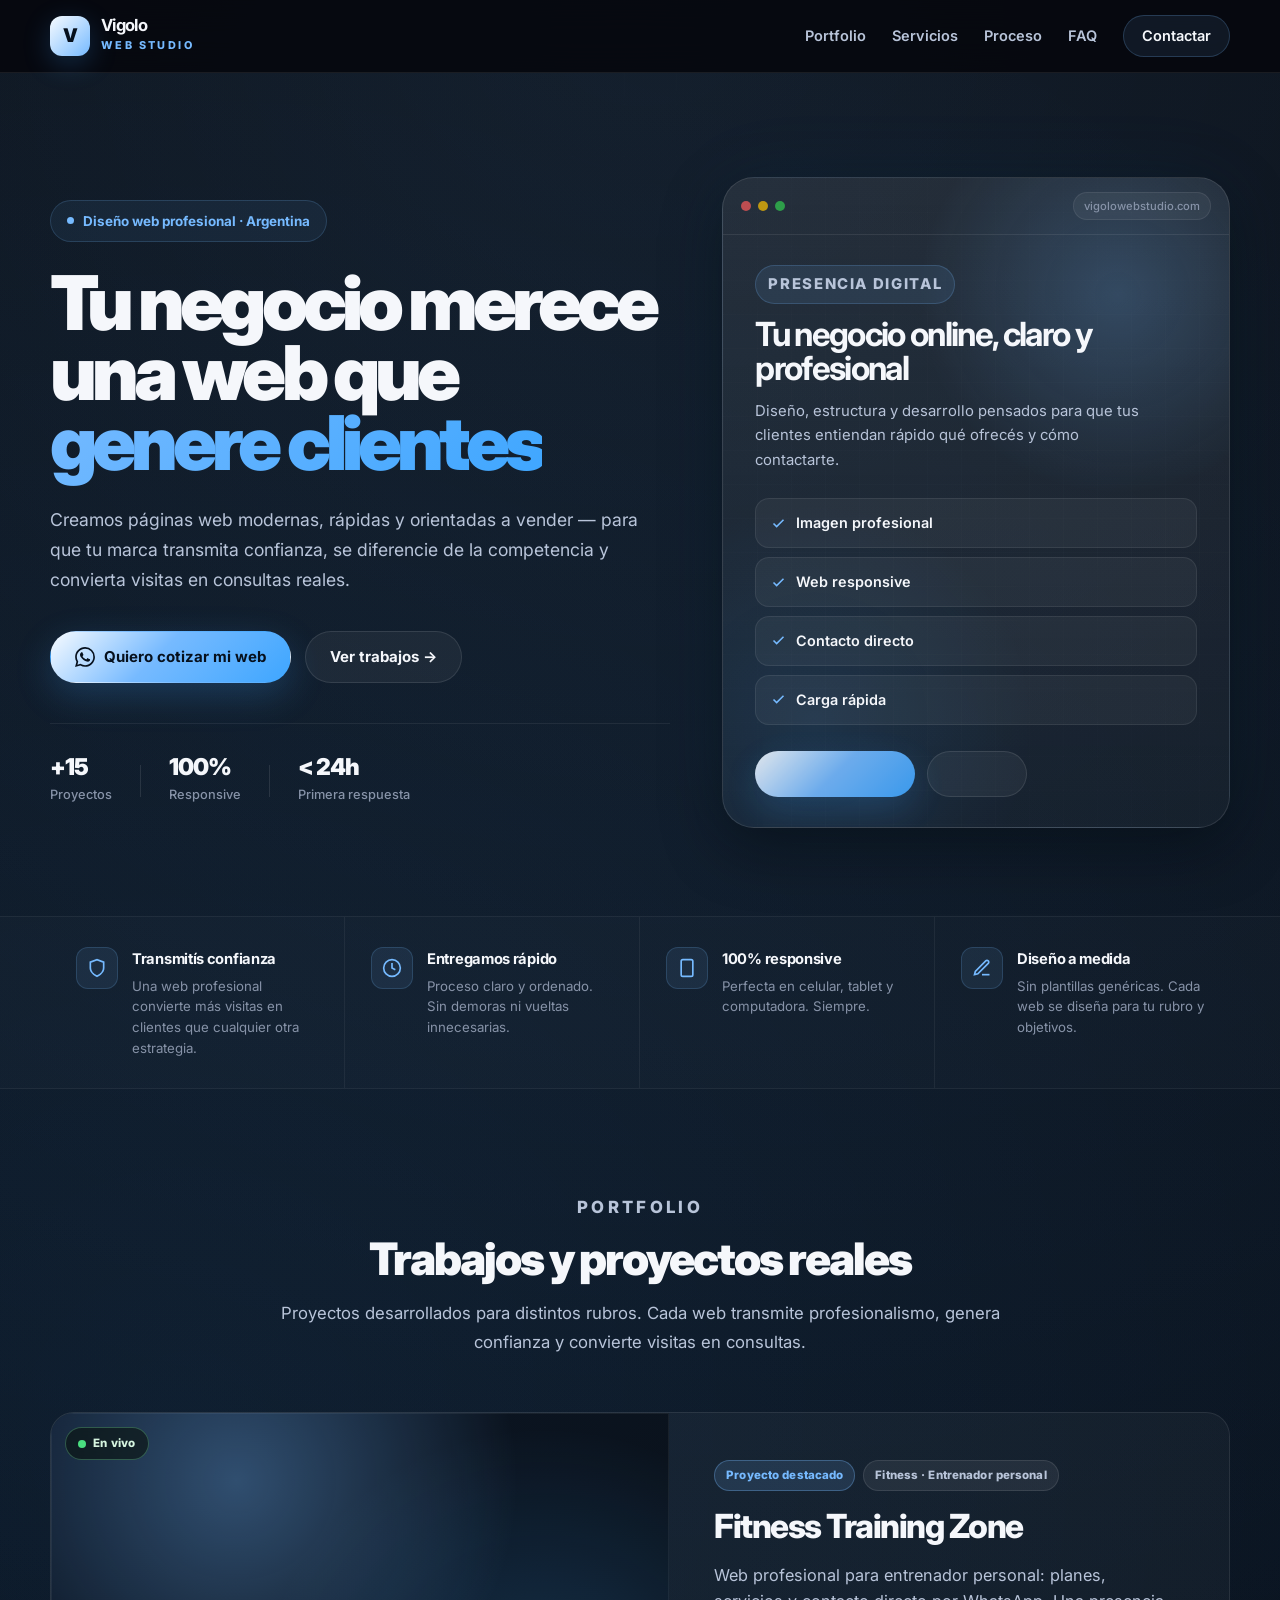
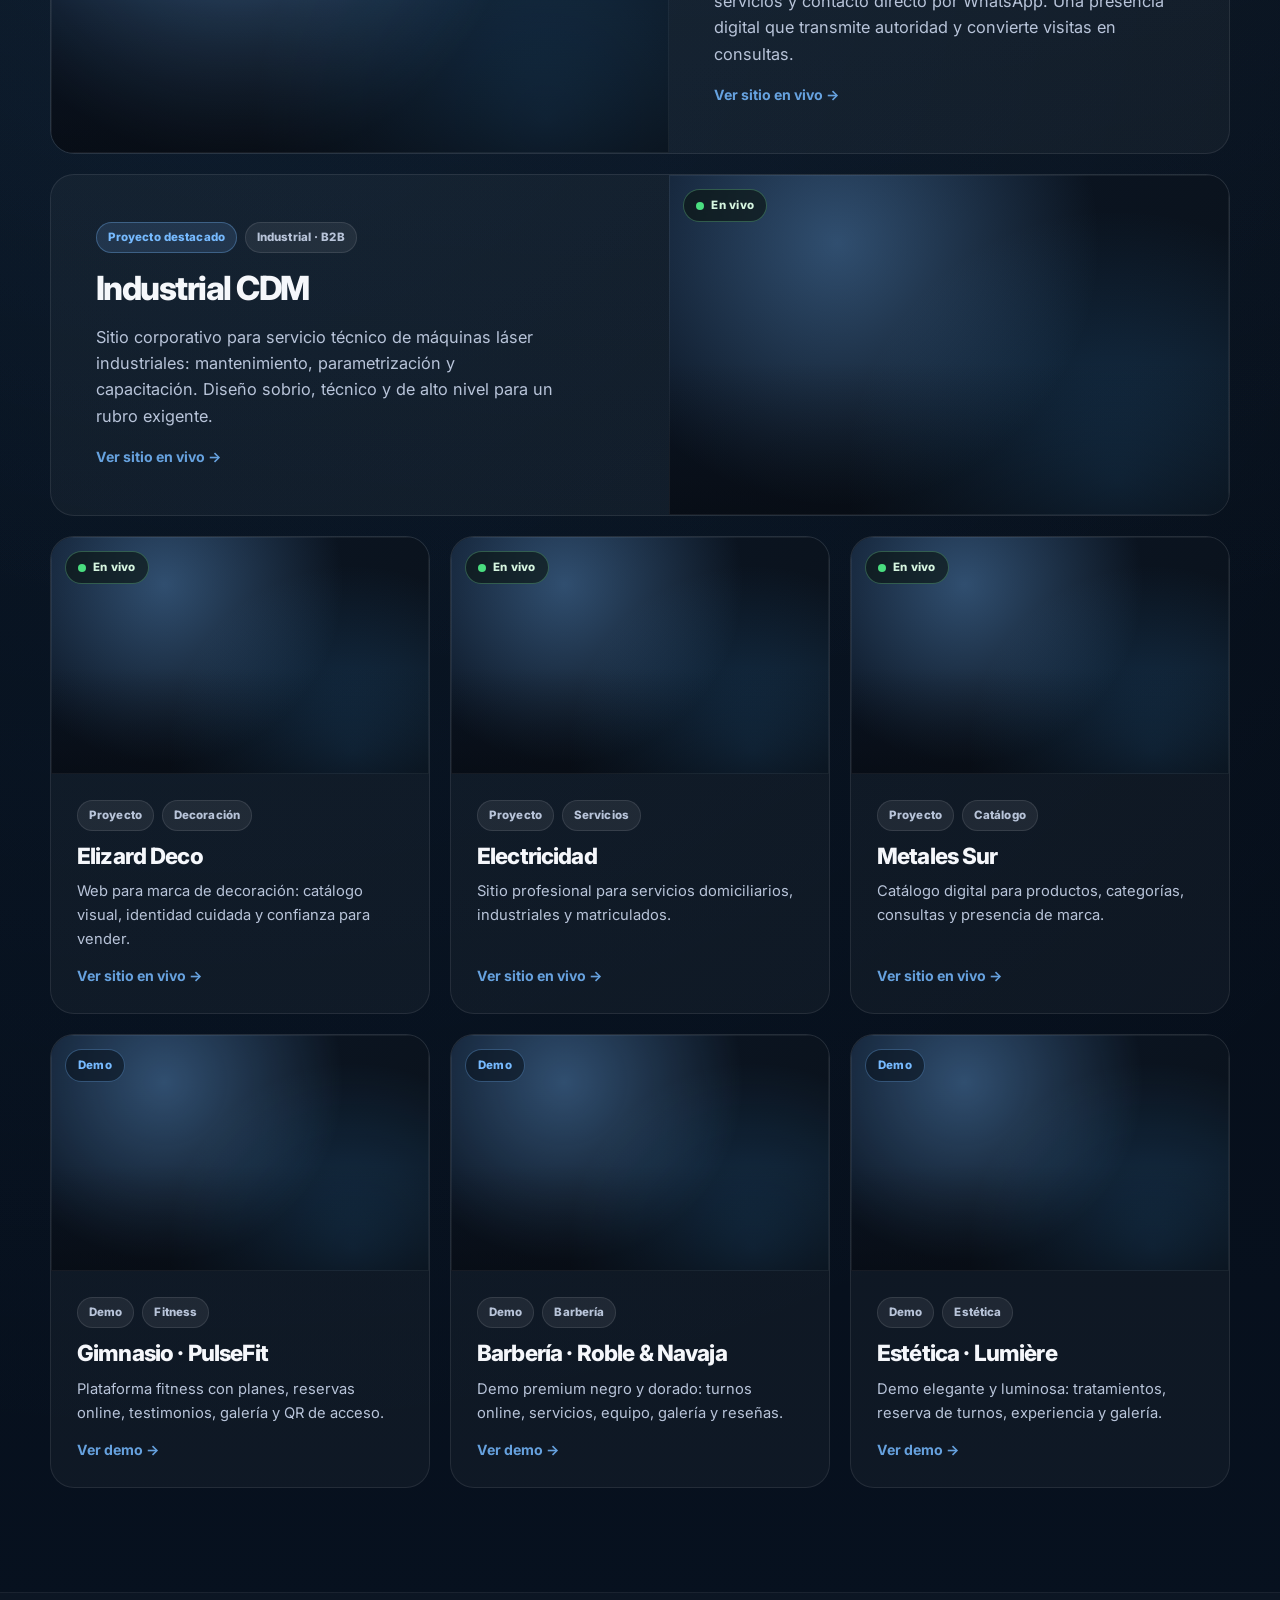
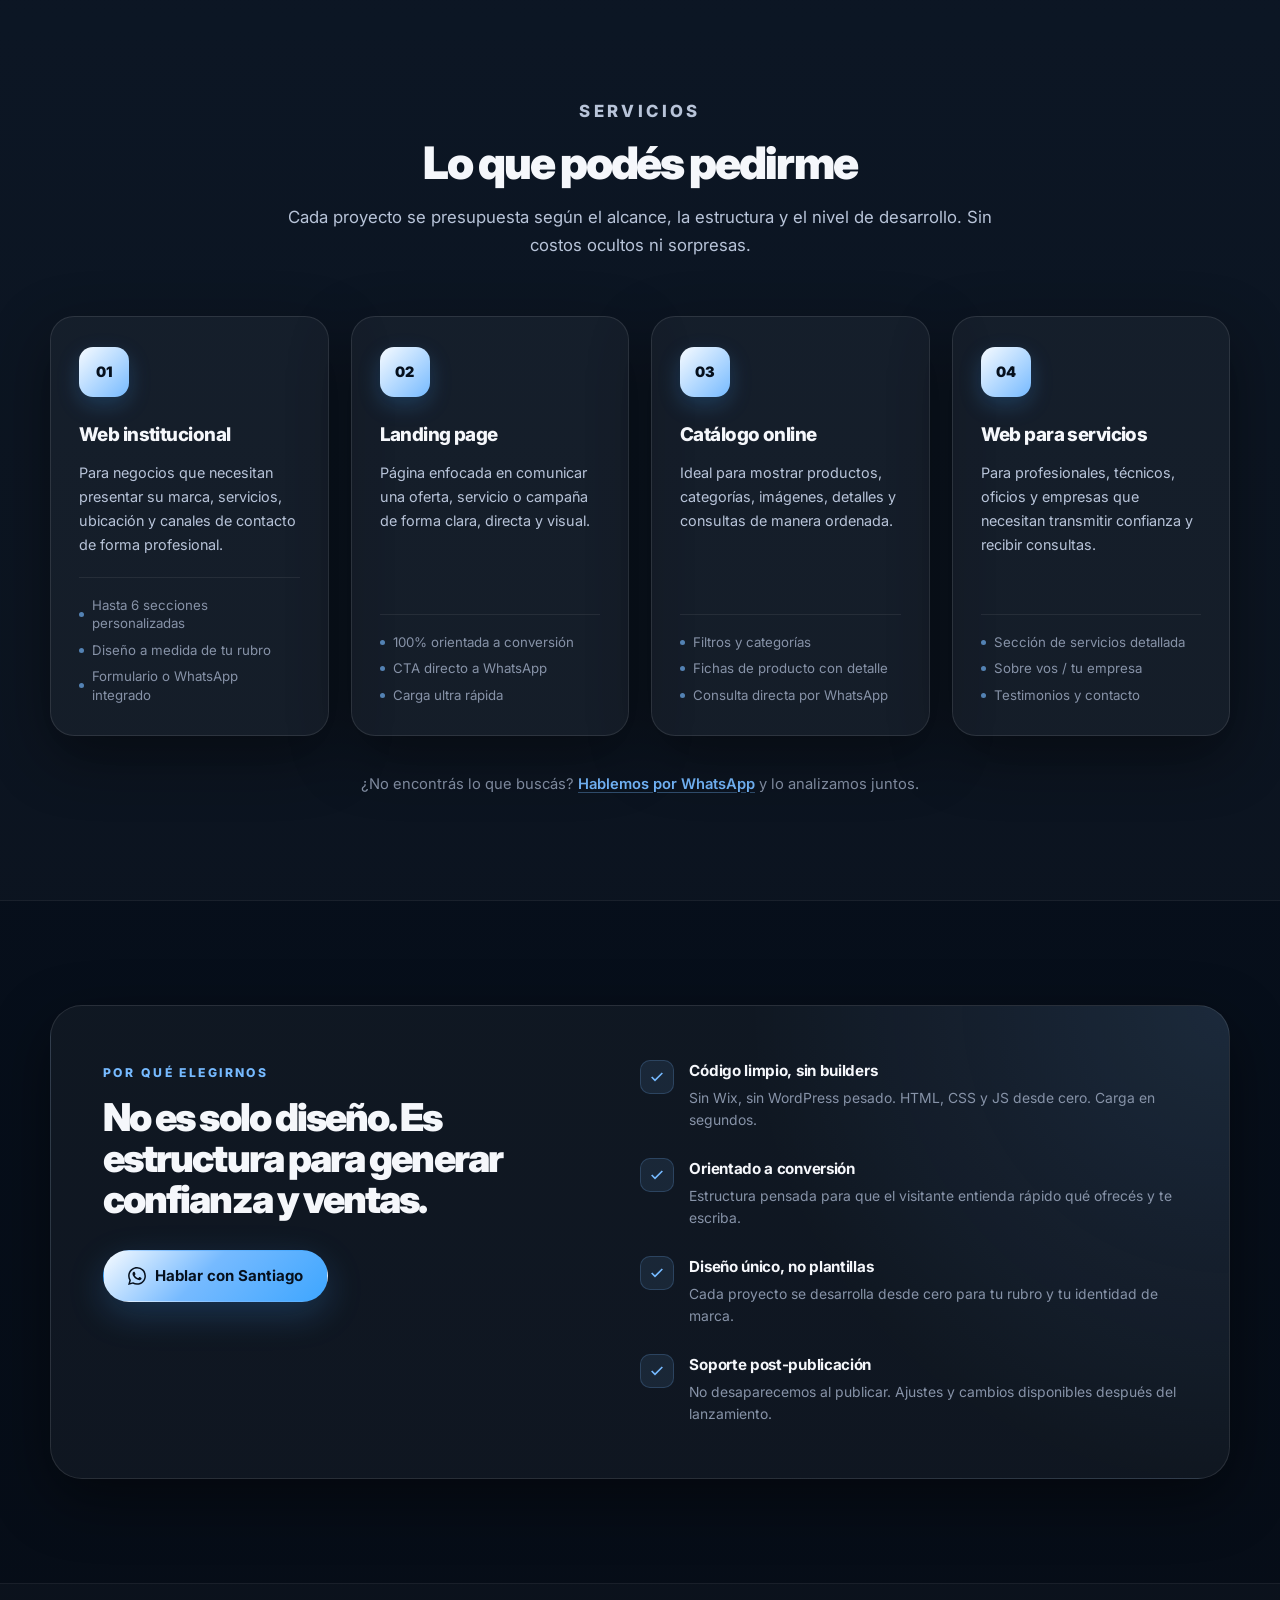
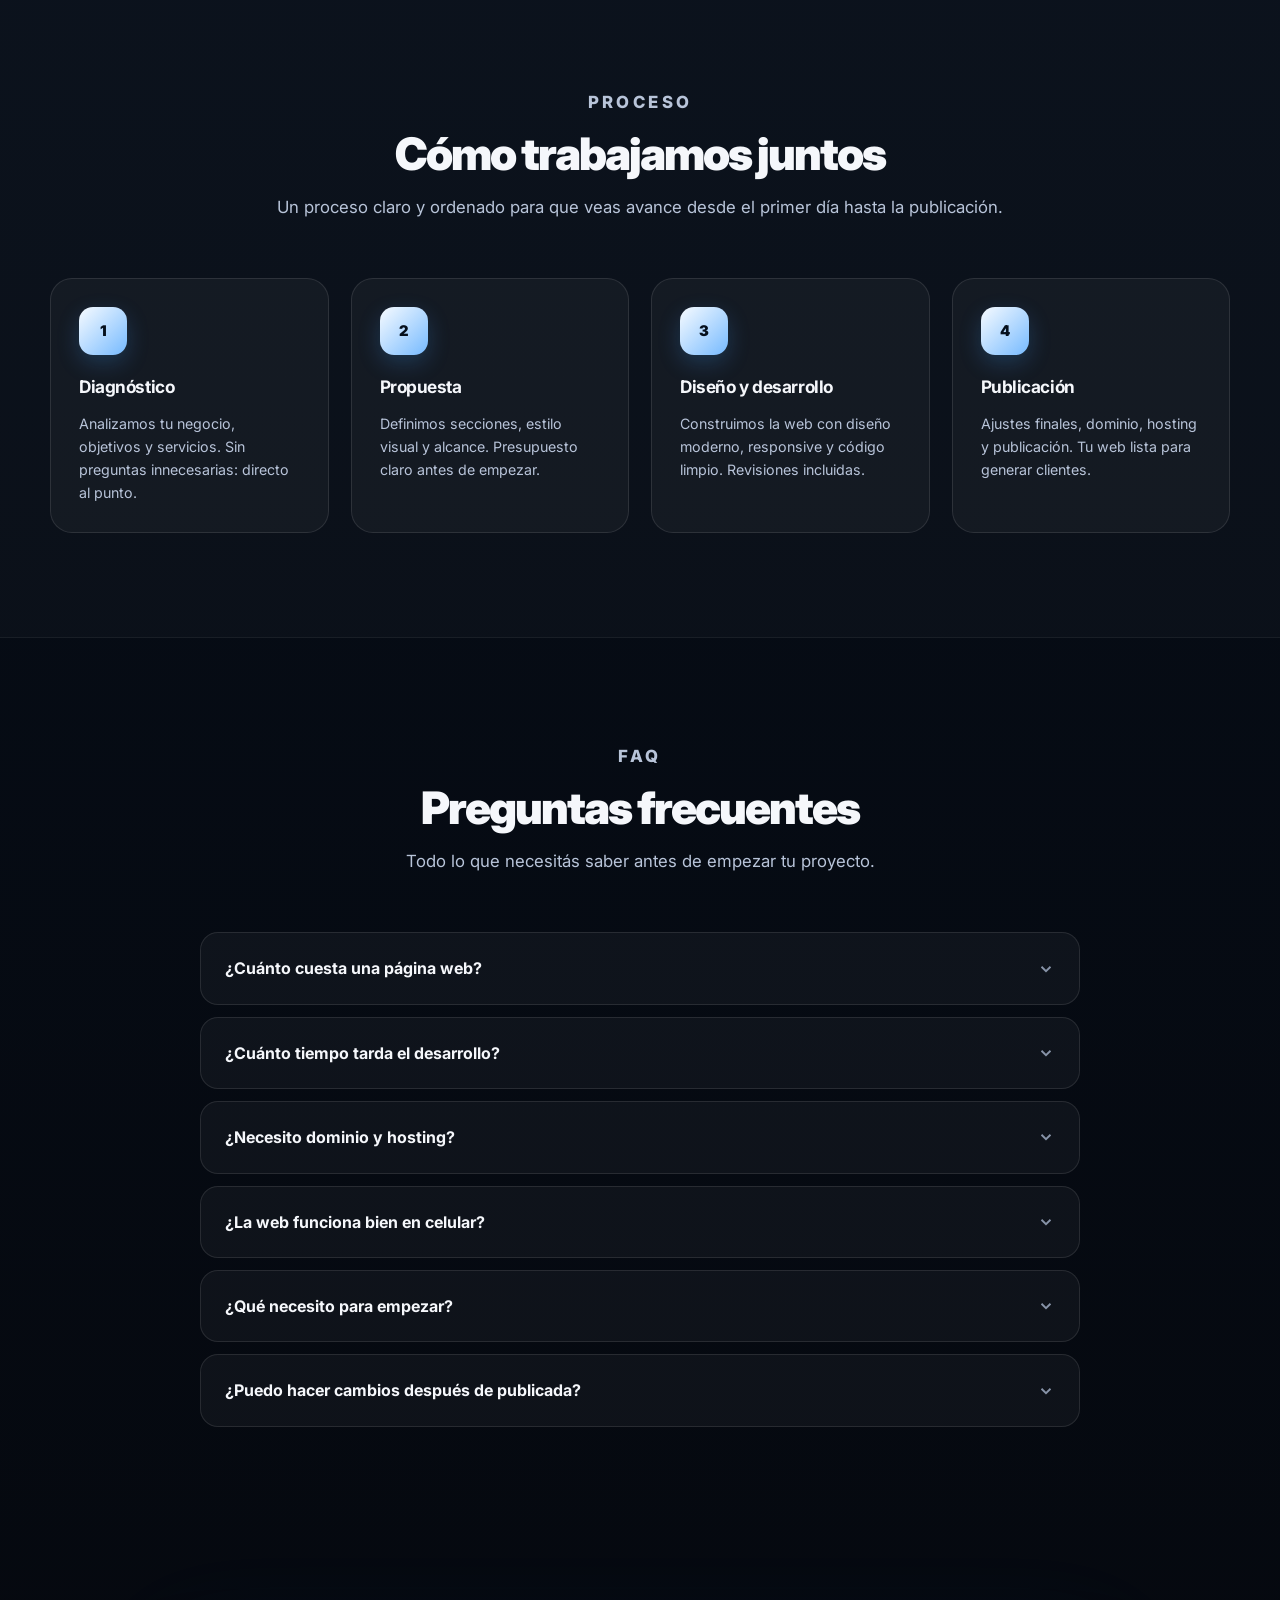
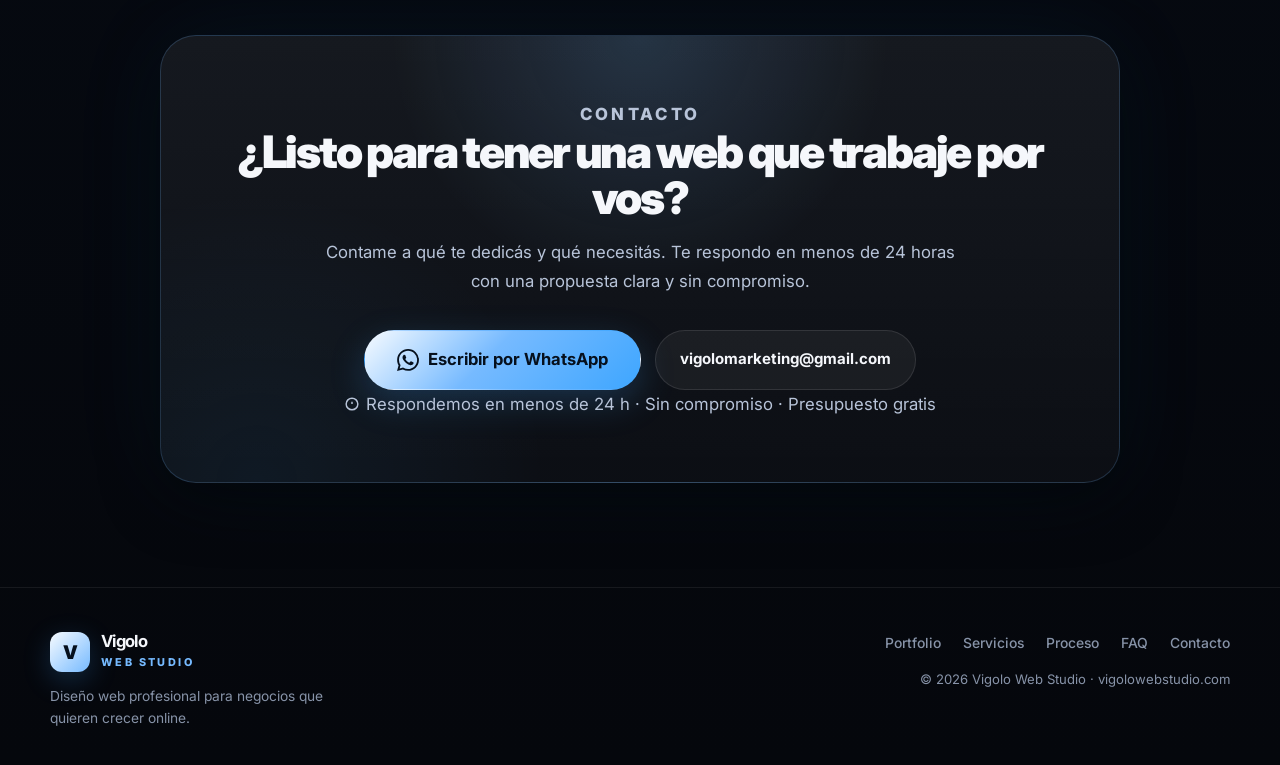
==== commit 679828ac: "Portfolio premium con previews visuales + Industrial CDM destacado - Rediseño del portfolio: cards c" ====
--- a/index.html
+++ b/index.html
@@ -231,23 +231,25 @@
         </div>
 
         <!--
-          ╔══════════════════════════════════════════════════════╗
-          ║  PORTFOLIO — Cómo agregar un nuevo proyecto          ║
-          ╠══════════════════════════════════════════════════════╣
-          ║  Copiá uno de los bloques <a class="project-card">  ║
-          ║  y cambiá: href, aria-label, num, badges, h3, p.    ║
-          ║                                                      ║
-          ║  Para un proyecto DESTACADO:                         ║
-          ║  - Agregá la clase project-card--featured            ║
-          ║  - Usá badge--featured en el primer badge            ║
-          ║  - El número decorativo es el orden (01, 02...)      ║
-          ║                                                      ║
-          ║  Badges: "Proyecto" = real | "Demo" = demo           ║
-          ╚══════════════════════════════════════════════════════╝
+          ╔══════════════════════════════════════════════════════════╗
+          ║  PORTFOLIO — Cómo agregar un proyecto                     ║
+          ╠══════════════════════════════════════════════════════════╣
+          ║  Copiá un bloque <a class="project-card"> y cambiá:      ║
+          ║  href, aria-label, la imagen (src + alt), badges, h3, p. ║
+          ║                                                          ║
+          ║  Proyecto DESTACADO (ancho completo, imagen grande):     ║
+          ║  - Usá la clase project-card--featured                   ║
+          ║  - Poné badge--featured en el primer badge               ║
+          ║                                                          ║
+          ║  La imagen usa loading="lazy" + onerror que oculta la    ║
+          ║  foto rota y deja un degradado de marca de respaldo.     ║
+          ║  Badges: "Proyecto" = real · "Demo" = demo               ║
+          ╚══════════════════════════════════════════════════════════╝
         -->
-        <div class="portfolio-grid">
-
-          <!-- PROYECTO DESTACADO: Fitness Training Zone -->
+
+        <!-- PROYECTOS DESTACADOS (ancho completo) -->
+        <div class="portfolio-featured">
+
           <a
             class="project-card project-card--featured"
             href="https://fitnesstrainingzone.com"
@@ -255,94 +257,166 @@
             rel="noopener noreferrer"
             aria-label="Ver proyecto Fitness Training Zone"
           >
-            <span class="project-card__num" aria-hidden="true">01</span>
-            <div class="project-card__badges">
-              <span class="badge badge--featured">Proyecto destacado</span>
-              <span class="badge">Fitness · Deportivo</span>
-            </div>
-            <div class="project-card__info">
+            <div class="project-card__media">
+              <img loading="lazy" onerror="this.style.display='none'"
+                   src="https://images.unsplash.com/photo-1534438327276-14e5300c3a48?auto=format&fit=crop&w=1200&q=80"
+                   alt="Vista del sitio Fitness Training Zone" />
+              <span class="project-card__frame" aria-hidden="true"></span>
+              <span class="project-card__live"><span class="live-dot"></span>En vivo</span>
+            </div>
+            <div class="project-card__body">
+              <div class="project-card__badges">
+                <span class="badge badge--featured">Proyecto destacado</span>
+                <span class="badge">Fitness · Entrenador personal</span>
+              </div>
               <h3>Fitness Training Zone</h3>
-              <p>Web profesional para entrenador personal: planes, servicios, contacto directo por WhatsApp y presencia digital completa.</p>
-            </div>
-            <span class="project-card__link">Ver sitio en vivo →</span>
+              <p>Web profesional para entrenador personal: planes, servicios y contacto directo por WhatsApp. Una presencia digital que transmite autoridad y convierte visitas en consultas.</p>
+              <span class="project-card__link">Ver sitio en vivo →</span>
+            </div>
           </a>
 
+          <a
+            class="project-card project-card--featured project-card--reverse"
+            href="https://vigolomarketing-tech.github.io/industrial-cdm/"
+            target="_blank"
+            rel="noopener noreferrer"
+            aria-label="Ver proyecto Industrial CDM"
+          >
+            <div class="project-card__media">
+              <img loading="lazy" onerror="this.style.display='none'"
+                   src="https://vigolomarketing-tech.github.io/industrial-cdm/assets/hero-laser-machine.png"
+                   alt="Vista del sitio Industrial CDM — servicio técnico de máquinas láser" />
+              <span class="project-card__frame" aria-hidden="true"></span>
+              <span class="project-card__live"><span class="live-dot"></span>En vivo</span>
+            </div>
+            <div class="project-card__body">
+              <div class="project-card__badges">
+                <span class="badge badge--featured">Proyecto destacado</span>
+                <span class="badge">Industrial · B2B</span>
+              </div>
+              <h3>Industrial CDM</h3>
+              <p>Sitio corporativo para servicio técnico de máquinas láser industriales: mantenimiento, parametrización y capacitación. Diseño sobrio, técnico y de alto nivel para un rubro exigente.</p>
+              <span class="project-card__link">Ver sitio en vivo →</span>
+            </div>
+          </a>
+
+        </div>
+
+        <!-- RESTO DE PROYECTOS -->
+        <div class="portfolio-grid">
+
           <a class="project-card" href="https://elizarddeco.com" target="_blank" rel="noopener noreferrer" aria-label="Ver proyecto Elizard Deco">
-            <span class="project-card__num" aria-hidden="true">02</span>
-            <div class="project-card__badges">
-              <span class="badge">Proyecto</span>
-              <span class="badge">Decoración</span>
-            </div>
-            <div class="project-card__info">
+            <div class="project-card__media">
+              <img loading="lazy" onerror="this.style.display='none'"
+                   src="https://images.unsplash.com/photo-1586023492125-27b2c045efd7?auto=format&fit=crop&w=800&q=80"
+                   alt="Vista del sitio Elizard Deco" />
+              <span class="project-card__frame" aria-hidden="true"></span>
+              <span class="project-card__live"><span class="live-dot"></span>En vivo</span>
+            </div>
+            <div class="project-card__body">
+              <div class="project-card__badges">
+                <span class="badge">Proyecto</span>
+                <span class="badge">Decoración</span>
+              </div>
               <h3>Elizard Deco</h3>
-              <p>Web profesional para marca de decoración, enfocada en mostrar productos y generar confianza en el negocio.</p>
-            </div>
-            <span class="project-card__link">Ver proyecto →</span>
+              <p>Web para marca de decoración: catálogo visual, identidad cuidada y confianza para vender.</p>
+              <span class="project-card__link">Ver sitio en vivo →</span>
+            </div>
           </a>
 
           <a class="project-card" href="https://vigolomarketing-tech.github.io/vigolo-electricidad/" target="_blank" rel="noopener noreferrer" aria-label="Ver proyecto Electricidad">
-            <span class="project-card__num" aria-hidden="true">03</span>
-            <div class="project-card__badges">
-              <span class="badge">Proyecto</span>
-              <span class="badge">Servicios</span>
-            </div>
-            <div class="project-card__info">
+            <div class="project-card__media">
+              <img loading="lazy" onerror="this.style.display='none'"
+                   src="https://images.unsplash.com/photo-1558618666-fcd25c85cd64?auto=format&fit=crop&w=800&q=80"
+                   alt="Vista del sitio de Electricidad" />
+              <span class="project-card__frame" aria-hidden="true"></span>
+              <span class="project-card__live"><span class="live-dot"></span>En vivo</span>
+            </div>
+            <div class="project-card__body">
+              <div class="project-card__badges">
+                <span class="badge">Proyecto</span>
+                <span class="badge">Servicios</span>
+              </div>
               <h3>Electricidad</h3>
               <p>Sitio profesional para servicios domiciliarios, industriales y matriculados.</p>
-            </div>
-            <span class="project-card__link">Ver proyecto →</span>
+              <span class="project-card__link">Ver sitio en vivo →</span>
+            </div>
           </a>
 
           <a class="project-card" href="https://vigolomarketing-tech.github.io/Metales-sur/" target="_blank" rel="noopener noreferrer" aria-label="Ver proyecto Metales Sur">
-            <span class="project-card__num" aria-hidden="true">04</span>
-            <div class="project-card__badges">
-              <span class="badge">Proyecto</span>
-              <span class="badge">Catálogo</span>
-            </div>
-            <div class="project-card__info">
+            <div class="project-card__media">
+              <img loading="lazy" onerror="this.style.display='none'"
+                   src="https://images.unsplash.com/photo-1565043666747-69f6646db940?auto=format&fit=crop&w=800&q=80"
+                   alt="Vista del sitio Metales Sur" />
+              <span class="project-card__frame" aria-hidden="true"></span>
+              <span class="project-card__live"><span class="live-dot"></span>En vivo</span>
+            </div>
+            <div class="project-card__body">
+              <div class="project-card__badges">
+                <span class="badge">Proyecto</span>
+                <span class="badge">Catálogo</span>
+              </div>
               <h3>Metales Sur</h3>
               <p>Catálogo digital para productos, categorías, consultas y presencia de marca.</p>
-            </div>
-            <span class="project-card__link">Ver proyecto →</span>
+              <span class="project-card__link">Ver sitio en vivo →</span>
+            </div>
           </a>
 
+          <a class="project-card" href="https://vigolomarketing-tech.github.io/vigolo-web-demos-/gym/" target="_blank" rel="noopener noreferrer" aria-label="Ver demo Gimnasio / Fitness">
+            <div class="project-card__media">
+              <img loading="lazy" onerror="this.style.display='none'"
+                   src="https://images.unsplash.com/photo-1517836357463-d25dfeac3438?auto=format&fit=crop&w=800&q=80"
+                   alt="Vista de la demo de gimnasio PulseFit" />
+              <span class="project-card__frame" aria-hidden="true"></span>
+              <span class="project-card__live project-card__live--demo">Demo</span>
+            </div>
+            <div class="project-card__body">
+              <div class="project-card__badges">
+                <span class="badge">Demo</span>
+                <span class="badge">Fitness</span>
+              </div>
+              <h3>Gimnasio · PulseFit</h3>
+              <p>Plataforma fitness con planes, reservas online, testimonios, galería y QR de acceso.</p>
+              <span class="project-card__link">Ver demo →</span>
+            </div>
+          </a>
+
+          <a class="project-card" href="https://vigolomarketing-tech.github.io/vigolo-web-demos-/barberia/" target="_blank" rel="noopener noreferrer" aria-label="Ver demo Barbería">
+            <div class="project-card__media">
+              <img loading="lazy" onerror="this.style.display='none'"
+                   src="https://images.unsplash.com/photo-1585747860715-2ba37e788b70?auto=format&fit=crop&w=800&q=80"
+                   alt="Vista de la demo de barbería Roble & Navaja" />
+              <span class="project-card__frame" aria-hidden="true"></span>
+              <span class="project-card__live project-card__live--demo">Demo</span>
+            </div>
+            <div class="project-card__body">
+              <div class="project-card__badges">
+                <span class="badge">Demo</span>
+                <span class="badge">Barbería</span>
+              </div>
+              <h3>Barbería · Roble &amp; Navaja</h3>
+              <p>Demo premium negro y dorado: turnos online, servicios, equipo, galería y reseñas.</p>
+              <span class="project-card__link">Ver demo →</span>
+            </div>
+          </a>
+
           <a class="project-card" href="https://vigolomarketing-tech.github.io/vigolo-web-demos-/estetica/" target="_blank" rel="noopener noreferrer" aria-label="Ver demo Estética / Salón">
-            <span class="project-card__num" aria-hidden="true">05</span>
-            <div class="project-card__badges">
-              <span class="badge">Demo</span>
-              <span class="badge">Estética</span>
-            </div>
-            <div class="project-card__info">
-              <h3>Estética / Salón</h3>
-              <p>Web visual y elegante preparada para mostrar servicios, fotos y contacto.</p>
-            </div>
-            <span class="project-card__link">Ver demo →</span>
-          </a>
-
-          <a class="project-card" href="https://vigolomarketing-tech.github.io/vigolo-web-demos-/barberia/" target="_blank" rel="noopener noreferrer" aria-label="Ver demo Barbería">
-            <span class="project-card__num" aria-hidden="true">06</span>
-            <div class="project-card__badges">
-              <span class="badge">Demo</span>
-              <span class="badge">Barbería</span>
-            </div>
-            <div class="project-card__info">
-              <h3>Barbería</h3>
-              <p>Estética premium, estructura clara y presencia profesional para el negocio.</p>
-            </div>
-            <span class="project-card__link">Ver demo →</span>
-          </a>
-
-          <a class="project-card" href="https://vigolomarketing-tech.github.io/vigolo-web-demos-/gym/" target="_blank" rel="noopener noreferrer" aria-label="Ver demo Gimnasio / Fitness">
-            <span class="project-card__num" aria-hidden="true">07</span>
-            <div class="project-card__badges">
-              <span class="badge">Demo</span>
-              <span class="badge">Fitness</span>
-            </div>
-            <div class="project-card__info">
-              <h3>Gimnasio / Fitness</h3>
-              <p>Web pensada para comunicar planes, beneficios y propuesta del gimnasio.</p>
-            </div>
-            <span class="project-card__link">Ver demo →</span>
+            <div class="project-card__media">
+              <img loading="lazy" onerror="this.style.display='none'"
+                   src="https://images.unsplash.com/photo-1560750588-73207b1ef5b8?auto=format&fit=crop&w=800&q=80"
+                   alt="Vista de la demo de estética Lumière" />
+              <span class="project-card__frame" aria-hidden="true"></span>
+              <span class="project-card__live project-card__live--demo">Demo</span>
+            </div>
+            <div class="project-card__body">
+              <div class="project-card__badges">
+                <span class="badge">Demo</span>
+                <span class="badge">Estética</span>
+              </div>
+              <h3>Estética · Lumière</h3>
+              <p>Demo elegante y luminosa: tratamientos, reserva de turnos, experiencia y galería.</p>
+              <span class="project-card__link">Ver demo →</span>
+            </div>
           </a>
 
         </div>
--- a/style.css
+++ b/style.css
@@ -628,6 +628,12 @@
 
 /* ── PORTFOLIO ───────────────────────────────── */
 
+.portfolio-featured {
+  display: grid;
+  gap: 20px;
+  margin-bottom: 20px;
+}
+
 .portfolio-grid {
   display: grid;
   grid-template-columns: repeat(3, 1fr);
@@ -639,84 +645,111 @@
   overflow: hidden;
   display: flex;
   flex-direction: column;
-  gap: 22px;
-  padding: 32px;
   border-radius: var(--radius);
   background: rgba(255,255,255,0.035);
   border: 1px solid rgba(255,255,255,0.085);
-  transition: transform 0.32s var(--ease), border-color 0.32s var(--ease),
-              box-shadow 0.32s var(--ease), background 0.32s var(--ease);
-}
-
-/* Dot texture — appears on hover, masked to top-right corner */
-.project-card::before {
-  content: "";
+  transition: transform 0.4s var(--ease), border-color 0.4s var(--ease),
+              box-shadow 0.4s var(--ease), background 0.4s var(--ease);
+}
+
+.project-card:hover {
+  transform: translateY(-6px);
+  border-color: rgba(118,186,255,0.34);
+  background: rgba(255,255,255,0.052);
+  box-shadow:
+    0 26px 70px rgba(0,0,0,0.42),
+    0 0 0 1px rgba(118,186,255,0.08),
+    inset 0 1px 0 rgba(255,255,255,0.07);
+}
+
+/* Media / preview */
+.project-card__media {
+  position: relative;
+  aspect-ratio: 16 / 10;
+  overflow: hidden;
+  /* Branded gradient fallback if the preview image fails to load */
+  background:
+    radial-gradient(circle at 30% 20%, rgba(118,186,255,0.35), transparent 55%),
+    radial-gradient(circle at 80% 90%, rgba(62,166,255,0.22), transparent 50%),
+    linear-gradient(135deg, #0b1626, #0a1119);
+}
+
+.project-card__media img {
+  position: absolute;
+  inset: 0;
+  width: 100%;
+  height: 100%;
+  object-fit: cover;
+  transition: transform 0.6s var(--ease), filter 0.6s var(--ease);
+  filter: saturate(1.02) brightness(0.96);
+}
+
+.project-card:hover .project-card__media img {
+  transform: scale(1.05);
+  filter: saturate(1.08) brightness(1.02);
+}
+
+/* Inner gloss + scrim on the media */
+.project-card__frame {
   position: absolute;
   inset: 0;
   pointer-events: none;
-  background-image: radial-gradient(circle, rgba(255,255,255,0.11) 1px, transparent 1px);
-  background-size: 20px 20px;
-  -webkit-mask-image: radial-gradient(ellipse 75% 75% at 100% 0%, black, transparent);
-  mask-image: radial-gradient(ellipse 75% 75% at 100% 0%, black, transparent);
-  opacity: 0;
-  transition: opacity 0.38s var(--ease);
-}
-
-.project-card:hover::before { opacity: 1; }
-
-.project-card:hover {
-  transform: translateY(-5px);
-  border-color: rgba(118,186,255,0.32);
-  background: rgba(255,255,255,0.052);
-  box-shadow:
-    0 20px 60px rgba(0,0,0,0.35),
-    0 0 0 1px rgba(118,186,255,0.07),
-    inset 0 1px 0 rgba(255,255,255,0.07);
-}
-
-/* Decorative large number — purely visual */
-.project-card__num {
+  box-shadow: inset 0 0 0 1px rgba(255,255,255,0.06);
+  background: linear-gradient(180deg, transparent 55%, rgba(5,7,12,0.5) 100%);
+}
+
+/* "En vivo" / "Demo" pill */
+.project-card__live {
   position: absolute;
-  top: -14px;
-  right: 22px;
-  font-size: 7.5rem;
-  font-weight: 900;
-  letter-spacing: -0.07em;
-  line-height: 1;
-  color: rgba(255,255,255,0.03);
-  pointer-events: none;
-  user-select: none;
-  z-index: 0;
-  transition: color 0.32s var(--ease), transform 0.35s var(--ease);
-}
-
-.project-card:hover .project-card__num {
-  color: rgba(118,186,255,0.055);
-  transform: translateY(-4px);
-}
-
-/* Badges row */
+  top: 14px;
+  left: 14px;
+  z-index: 2;
+  display: inline-flex;
+  align-items: center;
+  gap: 7px;
+  padding: 6px 12px;
+  border-radius: 999px;
+  font-size: 0.72rem;
+  font-weight: 800;
+  letter-spacing: 0.02em;
+  color: #d6f5e0;
+  background: rgba(10,20,15,0.62);
+  border: 1px solid rgba(120,220,160,0.32);
+  backdrop-filter: blur(6px);
+}
+.live-dot {
+  width: 8px;
+  height: 8px;
+  border-radius: 50%;
+  background: #4ade80;
+  box-shadow: 0 0 0 0 rgba(74,222,128,0.6);
+  animation: livePulse 2s infinite;
+}
+@keyframes livePulse { 70% { box-shadow: 0 0 0 6px rgba(74,222,128,0); } }
+.project-card__live--demo {
+  color: var(--primary);
+  background: rgba(10,20,32,0.62);
+  border-color: rgba(118,186,255,0.34);
+}
+
+/* Body */
+.project-card__body {
+  flex: 1;
+  display: flex;
+  flex-direction: column;
+  gap: 12px;
+  padding: 26px;
+}
+
 .project-card__badges {
   display: flex;
   align-items: center;
   gap: 8px;
   flex-wrap: wrap;
-  position: relative;
-  z-index: 1;
-}
-
-/* Info block */
-.project-card__info {
-  flex: 1;
-  display: flex;
-  flex-direction: column;
-  gap: 10px;
-  position: relative;
-  z-index: 1;
 }
 
 .project-card h3 {
-  font-size: 1.38rem;
+  font-size: 1.4rem;
   letter-spacing: -0.038em;
   font-weight: 800;
   line-height: 1.15;
@@ -724,25 +757,24 @@
 
 .project-card p {
   color: var(--text-soft);
-  font-size: 0.91rem;
-  line-height: 1.65;
+  font-size: 0.92rem;
+  line-height: 1.62;
+  flex: 1;
 }
 
 .project-card__link {
-  position: relative;
-  z-index: 1;
   color: var(--primary);
   font-weight: 700;
-  font-size: 0.875rem;
+  font-size: 0.88rem;
   display: inline-flex;
   align-items: center;
-  gap: 4px;
-  opacity: 0.82;
+  gap: 5px;
+  opacity: 0.85;
   transition: gap 0.25s var(--ease), opacity 0.25s var(--ease);
 }
 
 .project-card:hover .project-card__link {
-  gap: 7px;
+  gap: 9px;
   opacity: 1;
 }
 
@@ -765,65 +797,50 @@
   color: var(--primary);
 }
 
-/* ── FEATURED CARD (tipográfica, sin imagen) ─── */
+/* ── FEATURED CARD (imagen + copy, ancho completo) ─── */
 
 .project-card--featured {
-  grid-column: span 2;
-  min-height: 300px;
-  padding: 40px;
-  background:
-    radial-gradient(circle at 88% 12%, rgba(118,186,255,0.13), transparent 40%),
-    radial-gradient(circle at 10% 85%, rgba(62,166,255,0.065), transparent 32%),
-    rgba(255,255,255,0.038);
-  border-color: rgba(118,186,255,0.18);
-}
-
-/* Accent line at top */
-.project-card--featured::after {
-  content: "";
-  position: absolute;
-  top: 0;
-  left: 0;
-  right: 0;
-  height: 1px;
-  background: linear-gradient(
-    90deg,
-    transparent 0%,
-    rgba(118,186,255,0.65) 35%,
-    rgba(62,166,255,0.65) 65%,
-    transparent 100%
-  );
-  z-index: 1;
-}
-
-.project-card--featured .project-card__num {
-  font-size: 11.5rem;
-  top: -22px;
-  right: 24px;
-  color: rgba(118,186,255,0.04);
-}
-
-.project-card--featured:hover .project-card__num {
-  color: rgba(118,186,255,0.08);
+  display: grid;
+  grid-template-columns: 1.05fr 0.95fr;
+  align-items: stretch;
+}
+
+.project-card--featured .project-card__media {
+  aspect-ratio: auto;
+  min-height: 340px;
+  height: 100%;
+}
+
+.project-card--featured .project-card__body {
+  padding: clamp(30px, 3.5vw, 48px);
+  justify-content: center;
+  gap: 16px;
 }
 
 .project-card--featured h3 {
-  font-size: 2.2rem;
-  letter-spacing: -0.05em;
+  font-size: clamp(1.7rem, 2.6vw, 2.4rem);
+  letter-spacing: -0.045em;
 }
 
 .project-card--featured p {
-  font-size: 1rem;
-  max-width: 520px;
+  font-size: 1.02rem;
+  max-width: 460px;
+  flex: none;
 }
 
 .project-card--featured:hover {
   border-color: rgba(118,186,255,0.45);
   box-shadow:
-    0 28px 80px rgba(0,0,0,0.38),
+    0 30px 90px rgba(0,0,0,0.45),
     0 0 0 1px rgba(118,186,255,0.12),
-    0 0 80px rgba(62,166,255,0.07),
+    0 0 90px rgba(62,166,255,0.08),
     inset 0 1px 0 rgba(255,255,255,0.07);
+}
+
+/* Reverse: media on the right */
+.project-card--reverse .project-card__media { order: 2; }
+.project-card--reverse .project-card__frame {
+  background: linear-gradient(180deg, transparent 55%, rgba(5,7,12,0.5) 100%);
 }
 
 /* ── SERVICES ────────────────────────────────── */
@@ -1293,7 +1310,6 @@
   .visual-card         { min-height: 440px; }
 
   .portfolio-grid         { grid-template-columns: repeat(2, 1fr); }
-  .project-card--featured { grid-column: span 2; }
 
   .services-grid       { grid-template-columns: repeat(2, 1fr); }
   .steps               { grid-template-columns: repeat(2, 1fr); }
@@ -1342,7 +1358,9 @@
   .section__head { text-align: left; margin-inline: 0; }
 
   .portfolio-grid         { grid-template-columns: 1fr; }
-  .project-card--featured { grid-column: span 1; }
+  .project-card--featured { grid-template-columns: 1fr; }
+  .project-card--reverse .project-card__media { order: 0; }
+  .project-card--featured .project-card__media { min-height: 240px; }
 
   .services-grid { grid-template-columns: 1fr; }
   .steps         { grid-template-columns: 1fr; }
@@ -1396,11 +1414,8 @@
   .visual-card__items { margin: 20px 0; }
 
   /* Portfolio */
-  .project-card              { padding: 26px; gap: 18px; }
-  .project-card__num         { font-size: 6rem; top: -10px; right: 18px; }
-  .project-card--featured    { padding: 32px; }
-  .project-card--featured h3 { font-size: 1.8rem; }
-  .project-card--featured .project-card__num { font-size: 8.5rem; top: -16px; }
+  .project-card__body        { padding: 22px; }
+  .project-card--featured h3 { font-size: 1.7rem; }
 
   /* Services / steps */
   .service-card  { padding: 26px 22px; }
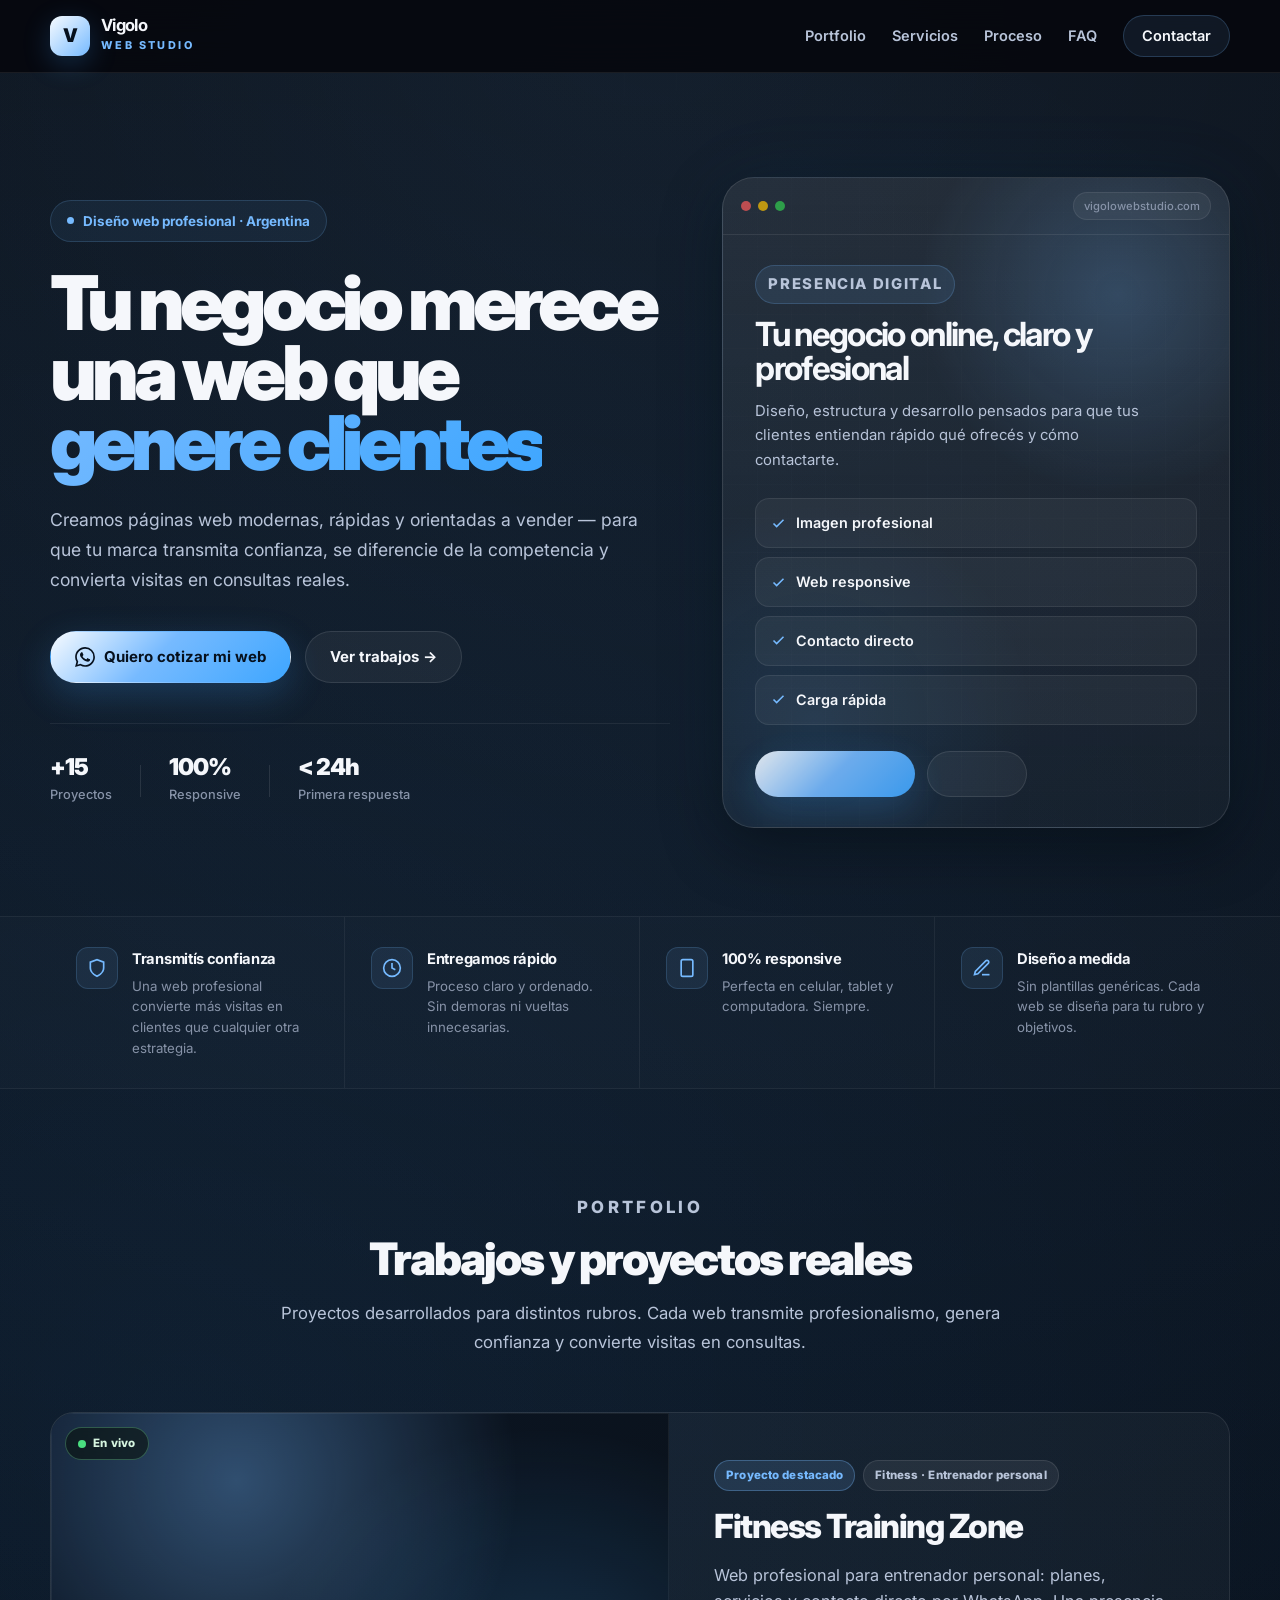
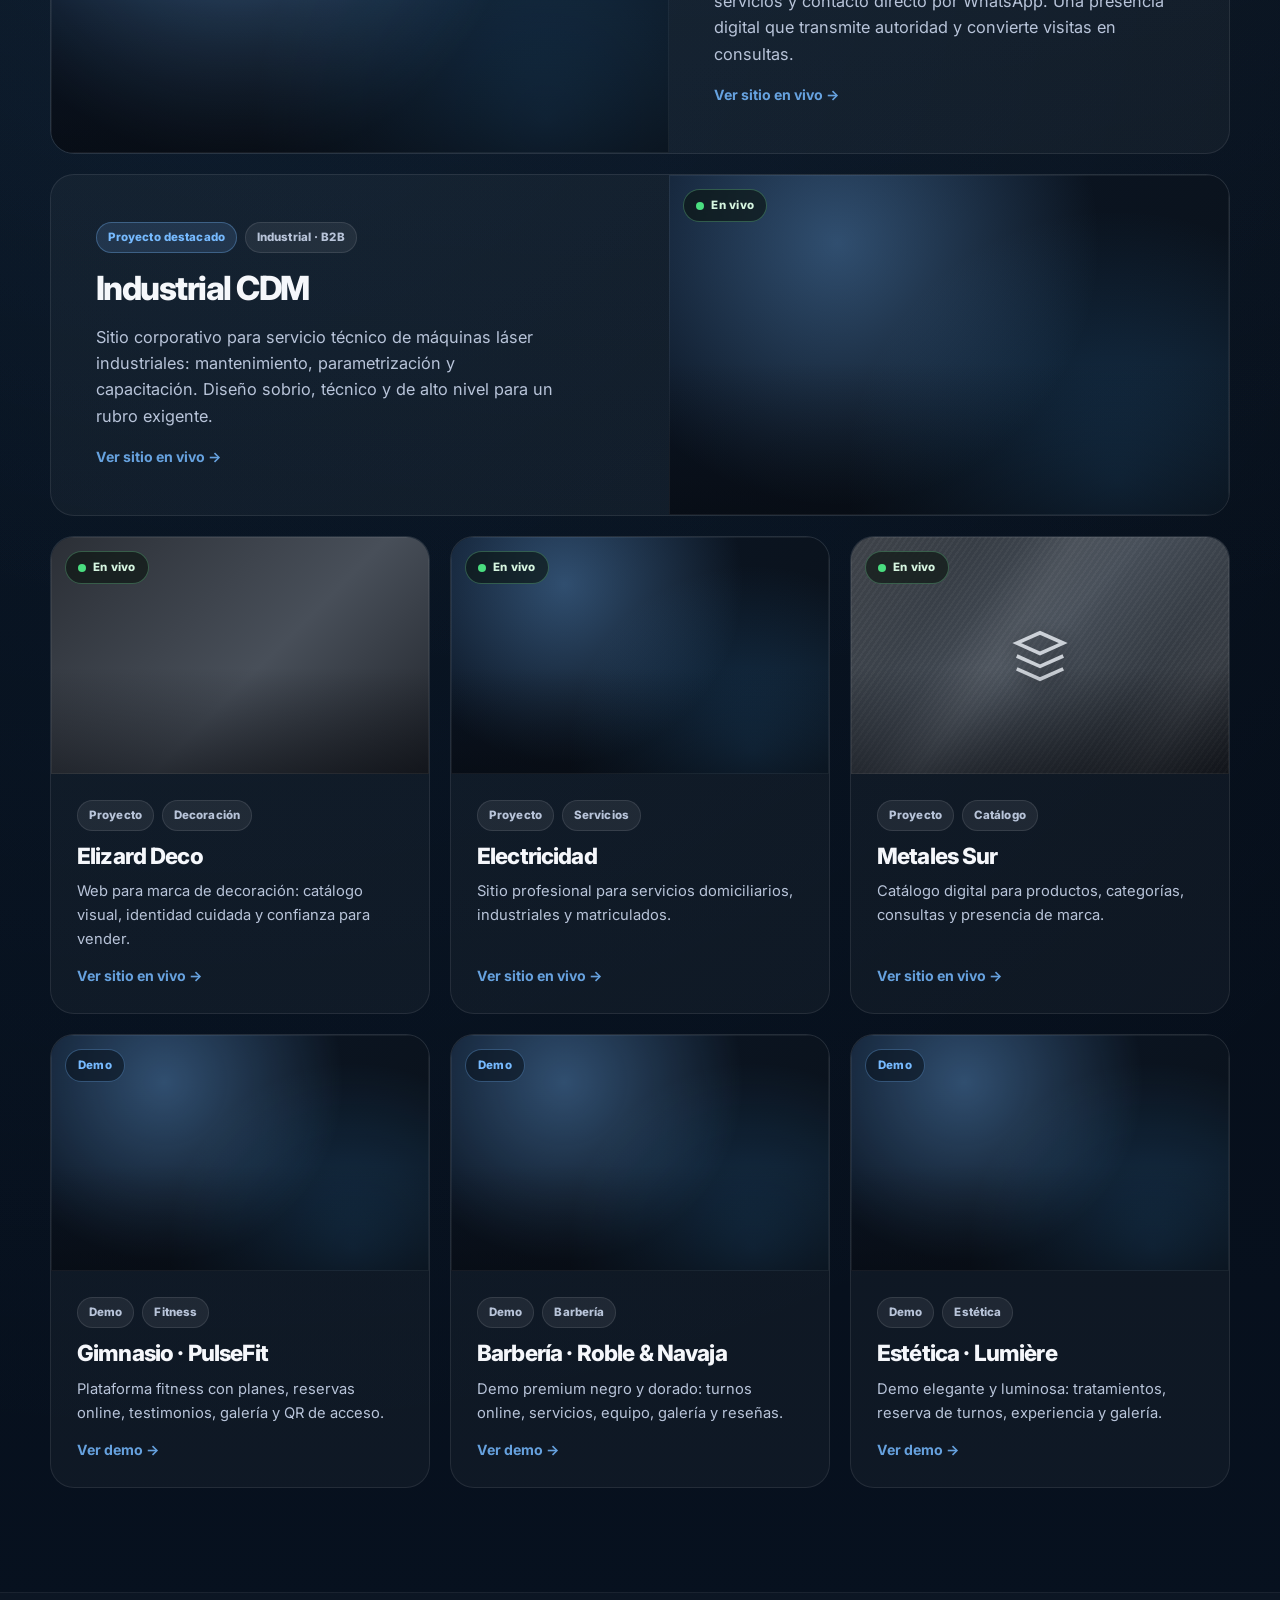
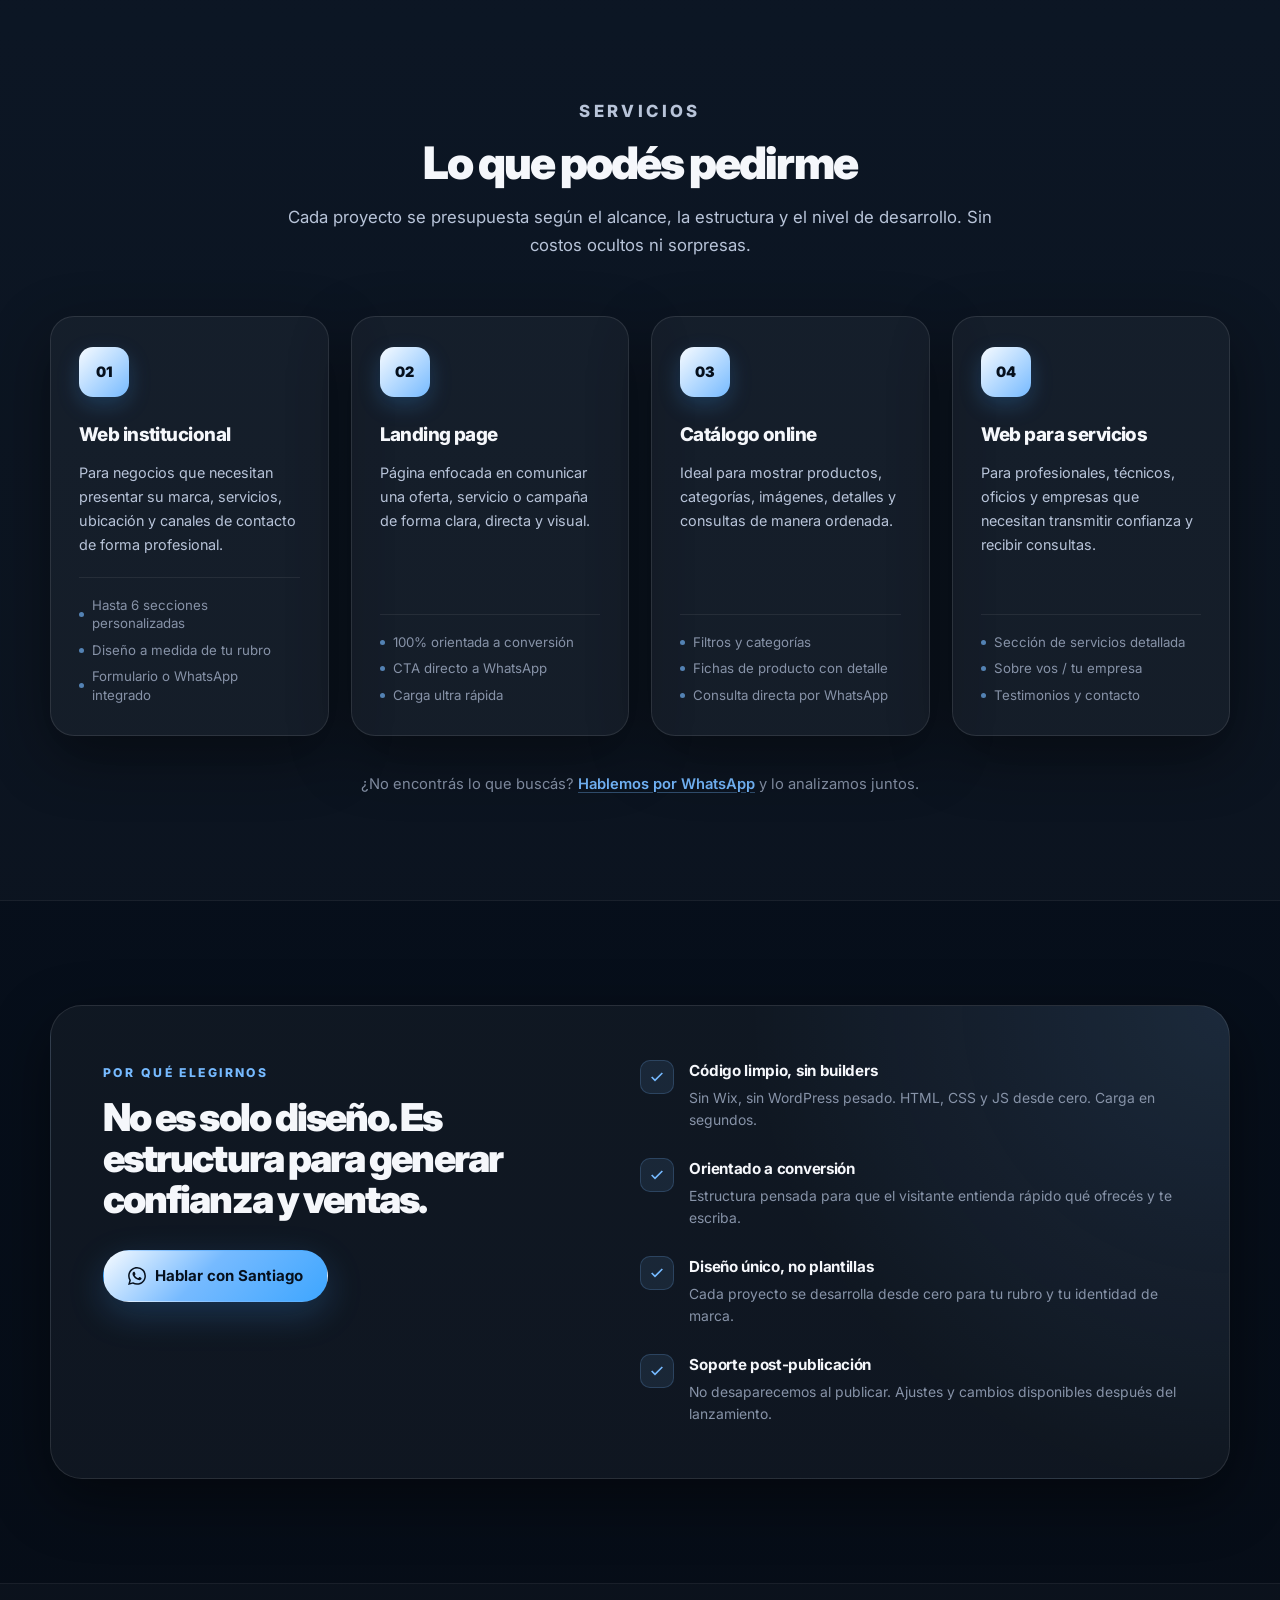
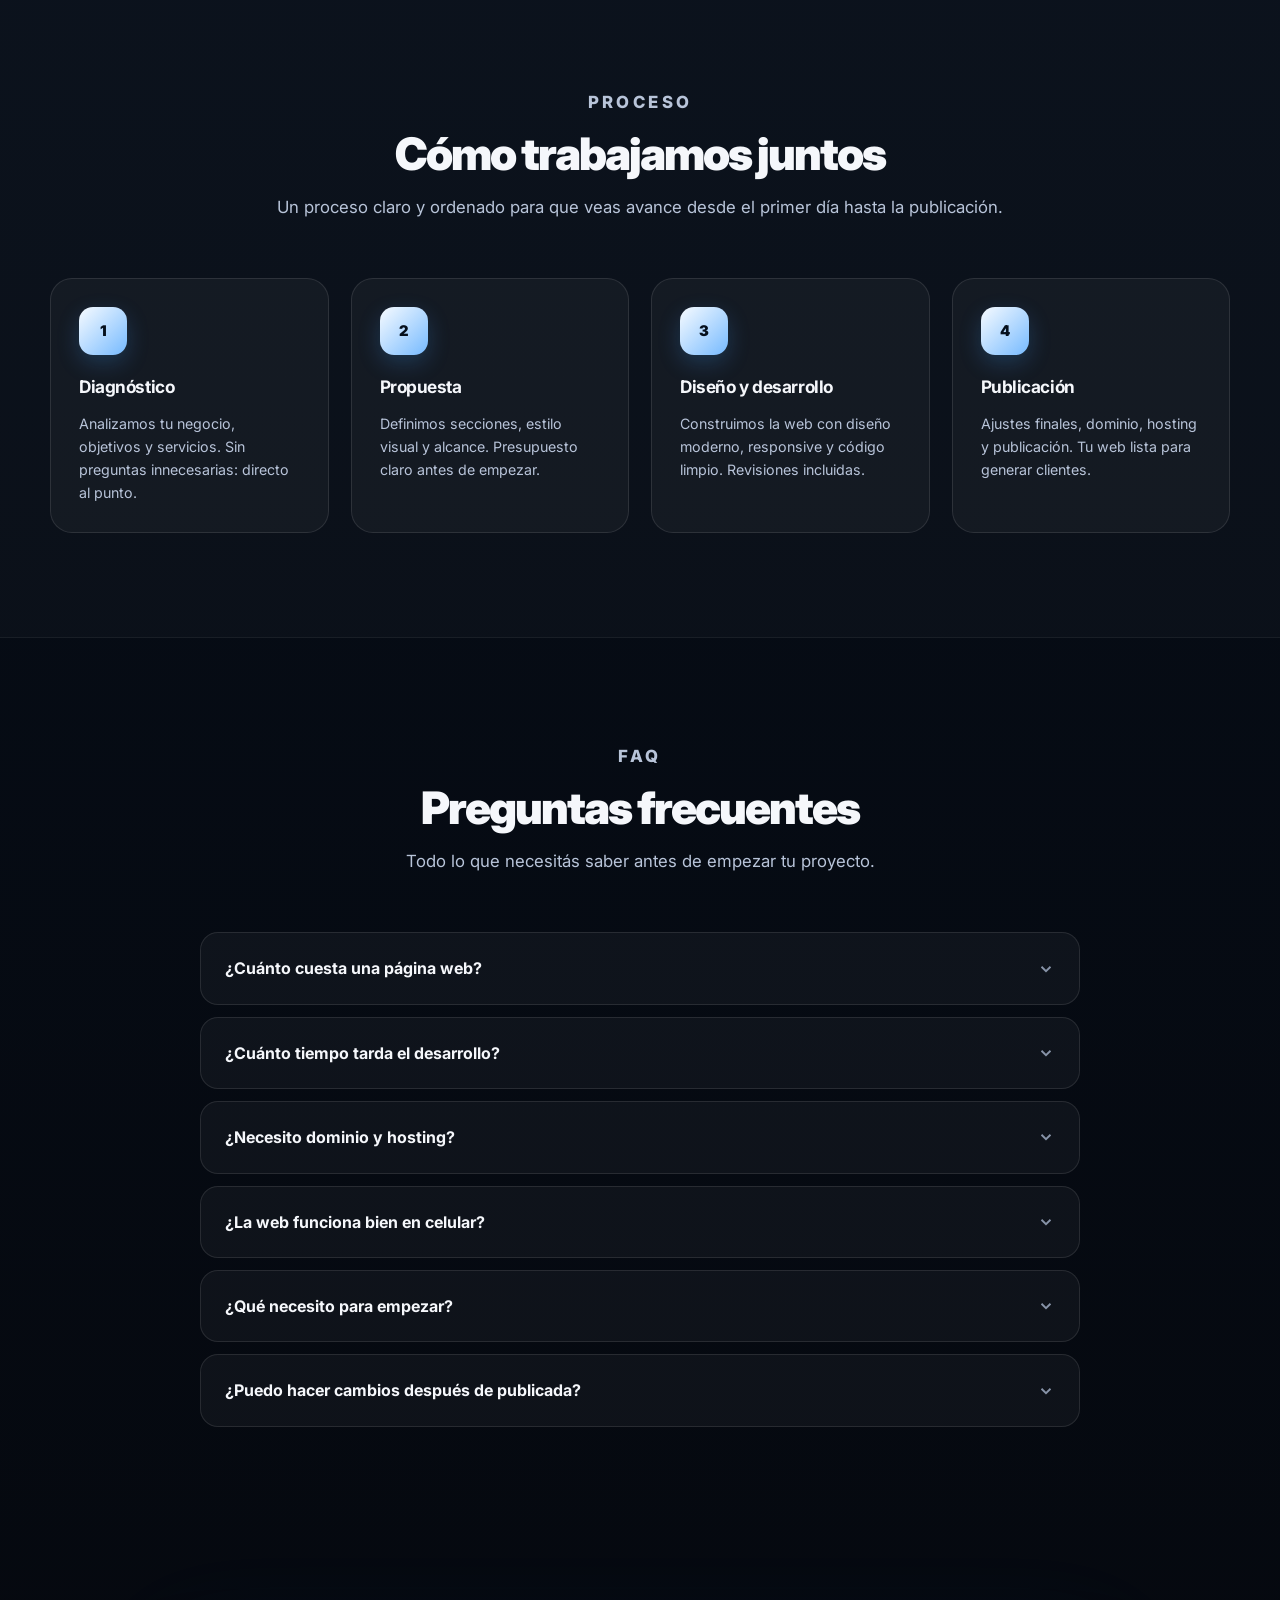
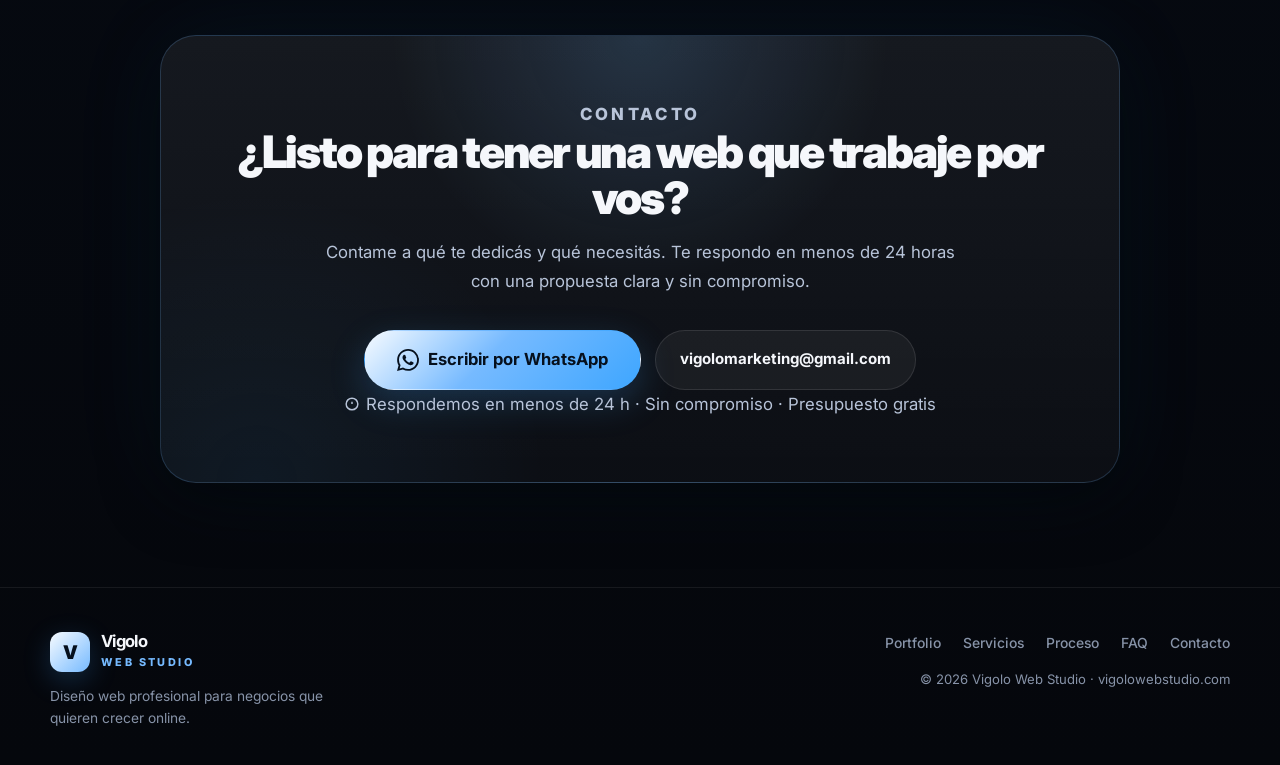
==== commit 5d5d8621: "Portfolio: imágenes coherentes para Elizard Deco y Metales Sur - Elizard Deco: usa un render real de" ====
--- a/index.html
+++ b/index.html
@@ -306,10 +306,10 @@
         <div class="portfolio-grid">
 
           <a class="project-card" href="https://elizarddeco.com" target="_blank" rel="noopener noreferrer" aria-label="Ver proyecto Elizard Deco">
-            <div class="project-card__media">
+            <div class="project-card__media" style="background:linear-gradient(135deg,#2b2f36,#484f59 55%,#20242b)">
               <img loading="lazy" onerror="this.style.display='none'"
-                   src="https://images.unsplash.com/photo-1586023492125-27b2c045efd7?auto=format&fit=crop&w=800&q=80"
-                   alt="Vista del sitio Elizard Deco" />
+                   src="https://vigolomarketing-tech.github.io/vigolo-web-demos-/elizarddeco/img/render/render-2.jpg"
+                   alt="Proyecto de decoración y diseño de estructuras metálicas — Elizard Deco" />
               <span class="project-card__frame" aria-hidden="true"></span>
               <span class="project-card__live"><span class="live-dot"></span>En vivo</span>
             </div>
@@ -344,10 +344,8 @@
           </a>
 
           <a class="project-card" href="https://vigolomarketing-tech.github.io/Metales-sur/" target="_blank" rel="noopener noreferrer" aria-label="Ver proyecto Metales Sur">
-            <div class="project-card__media">
-              <img loading="lazy" onerror="this.style.display='none'"
-                   src="https://images.unsplash.com/photo-1565043666747-69f6646db940?auto=format&fit=crop&w=800&q=80"
-                   alt="Vista del sitio Metales Sur" />
+            <div class="project-card__media project-card__media--metal" role="img" aria-label="Productos metálicos — Metales Sur">
+              <svg class="metal-emblem" viewBox="0 0 24 24" fill="none" stroke="currentColor" stroke-width="1.4" aria-hidden="true"><path d="M3 7l9-4 9 4-9 4-9-4z"/><path d="M3 12l9 4 9-4"/><path d="M3 17l9 4 9-4"/></svg>
               <span class="project-card__frame" aria-hidden="true"></span>
               <span class="project-card__live"><span class="live-dot"></span>En vivo</span>
             </div>
--- a/style.css
+++ b/style.css
@@ -76,6 +76,13 @@
 a     { color: inherit; text-decoration: none; }
 ul    { list-style: none; }
 
+/* Keyboard focus visibility (a11y) */
+:where(a, button, summary, [tabindex]):focus-visible {
+  outline: 3px solid var(--primary);
+  outline-offset: 3px;
+  border-radius: 10px;
+}
+
 /* ── LAYOUT ──────────────────────────────────── */
 
 .container {
@@ -697,6 +704,24 @@
   box-shadow: inset 0 0 0 1px rgba(255,255,255,0.06);
   background: linear-gradient(180deg, transparent 55%, rgba(5,7,12,0.5) 100%);
 }
+
+/* Designed brushed-steel tile (Metales Sur) */
+.project-card__media--metal {
+  display: grid;
+  place-items: center;
+  background:
+    linear-gradient(125deg, rgba(255,255,255,0.09) 0%, transparent 24% 32%, rgba(255,255,255,0.06) 42%, transparent 56% 72%, rgba(255,255,255,0.05) 84%, transparent 100%),
+    repeating-linear-gradient(125deg, rgba(255,255,255,0.035) 0 2px, transparent 2px 5px),
+    linear-gradient(135deg, #2b3037, #464e58 48%, #1d2127);
+}
+.metal-emblem {
+  width: 62px;
+  height: 62px;
+  color: rgba(233,238,244,0.82);
+  filter: drop-shadow(0 3px 8px rgba(0,0,0,0.45));
+  transition: transform 0.6s var(--ease);
+}
+.project-card:hover .metal-emblem { transform: translateY(-3px) scale(1.04); }
 
 /* "En vivo" / "Demo" pill */
 .project-card__live {
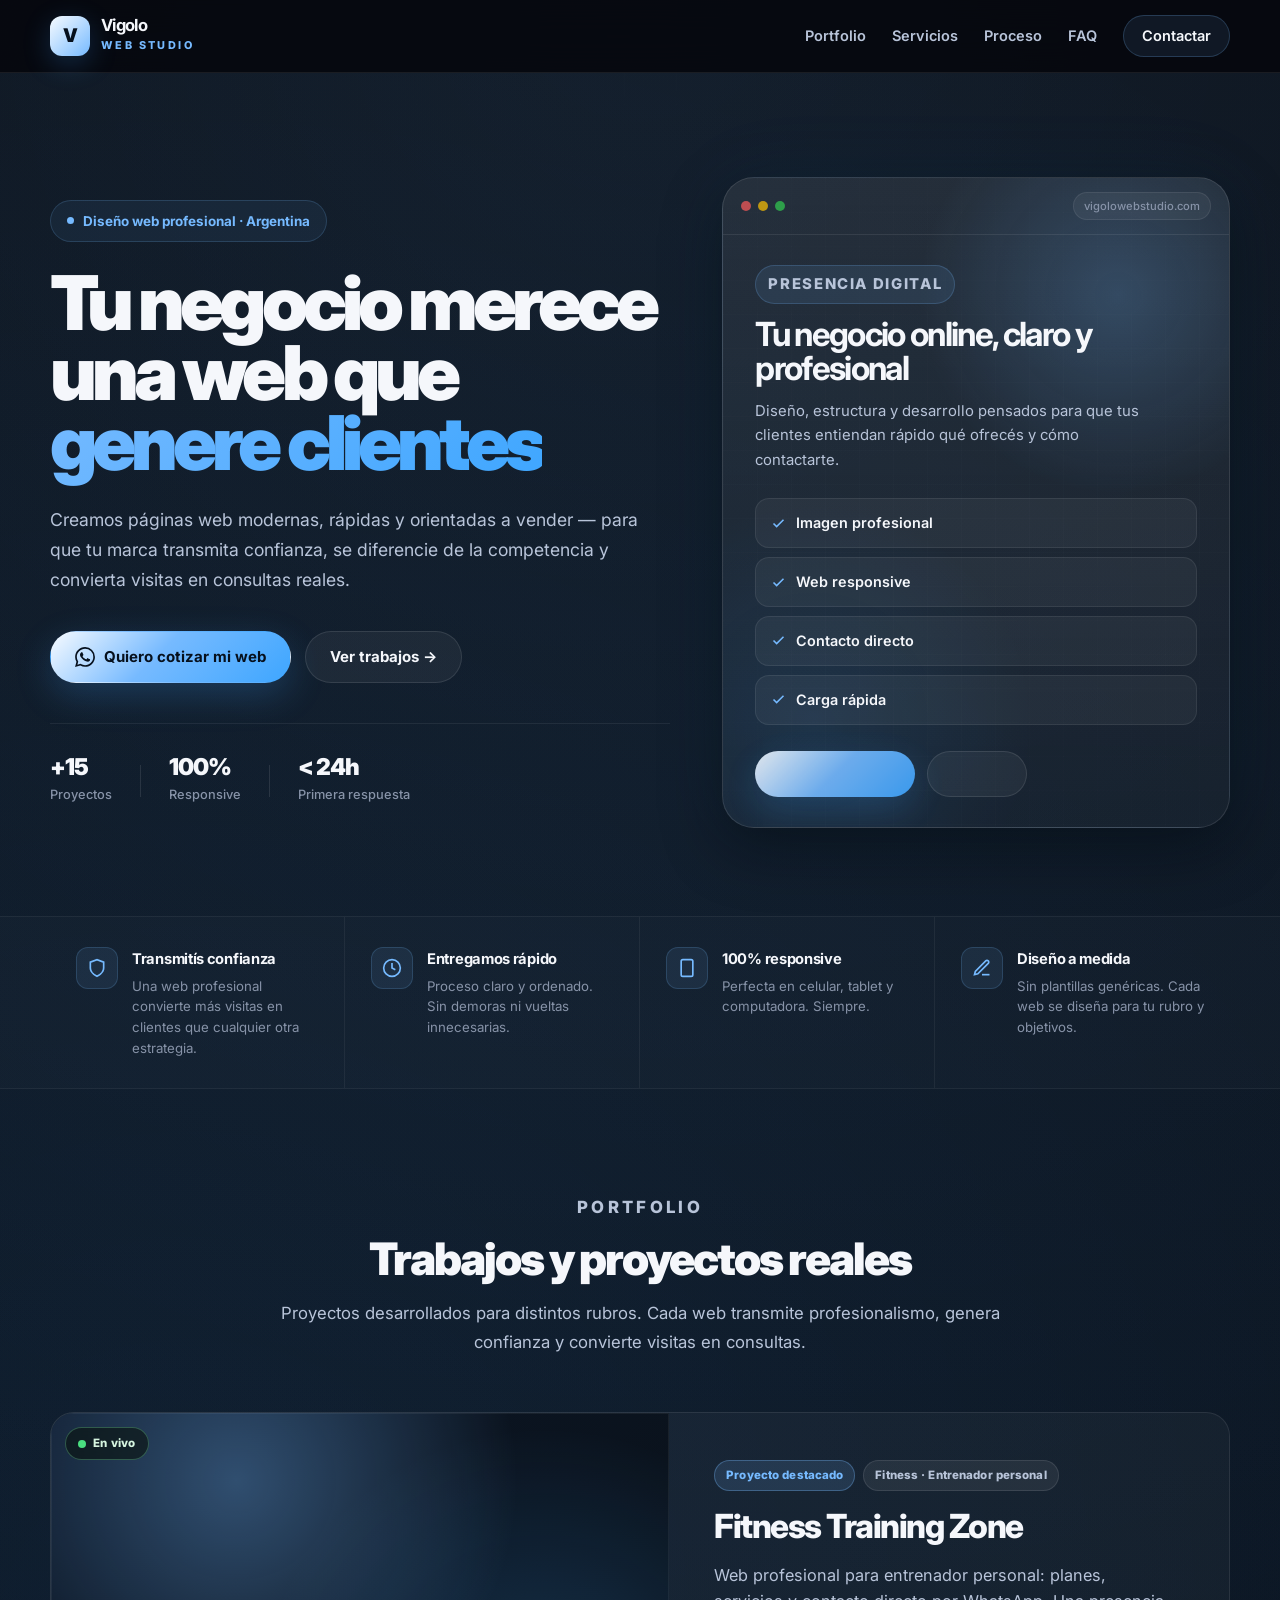
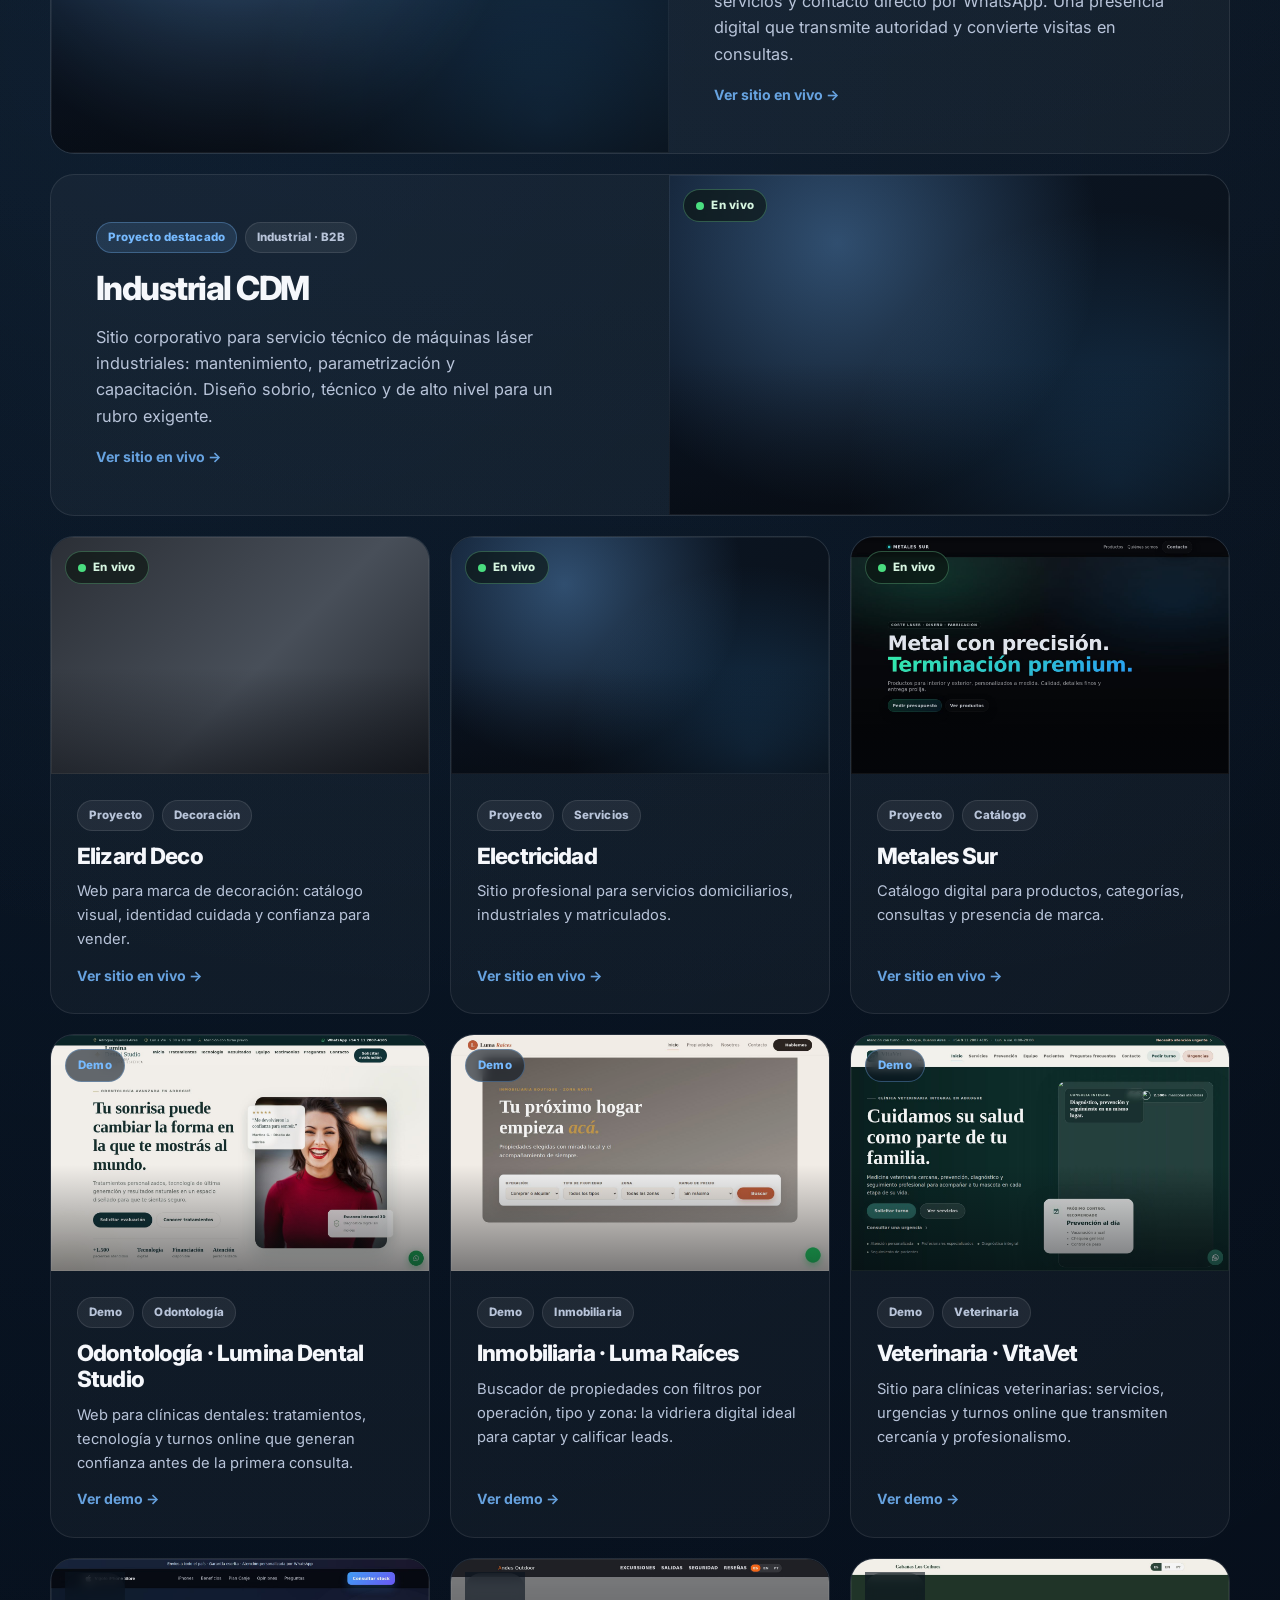
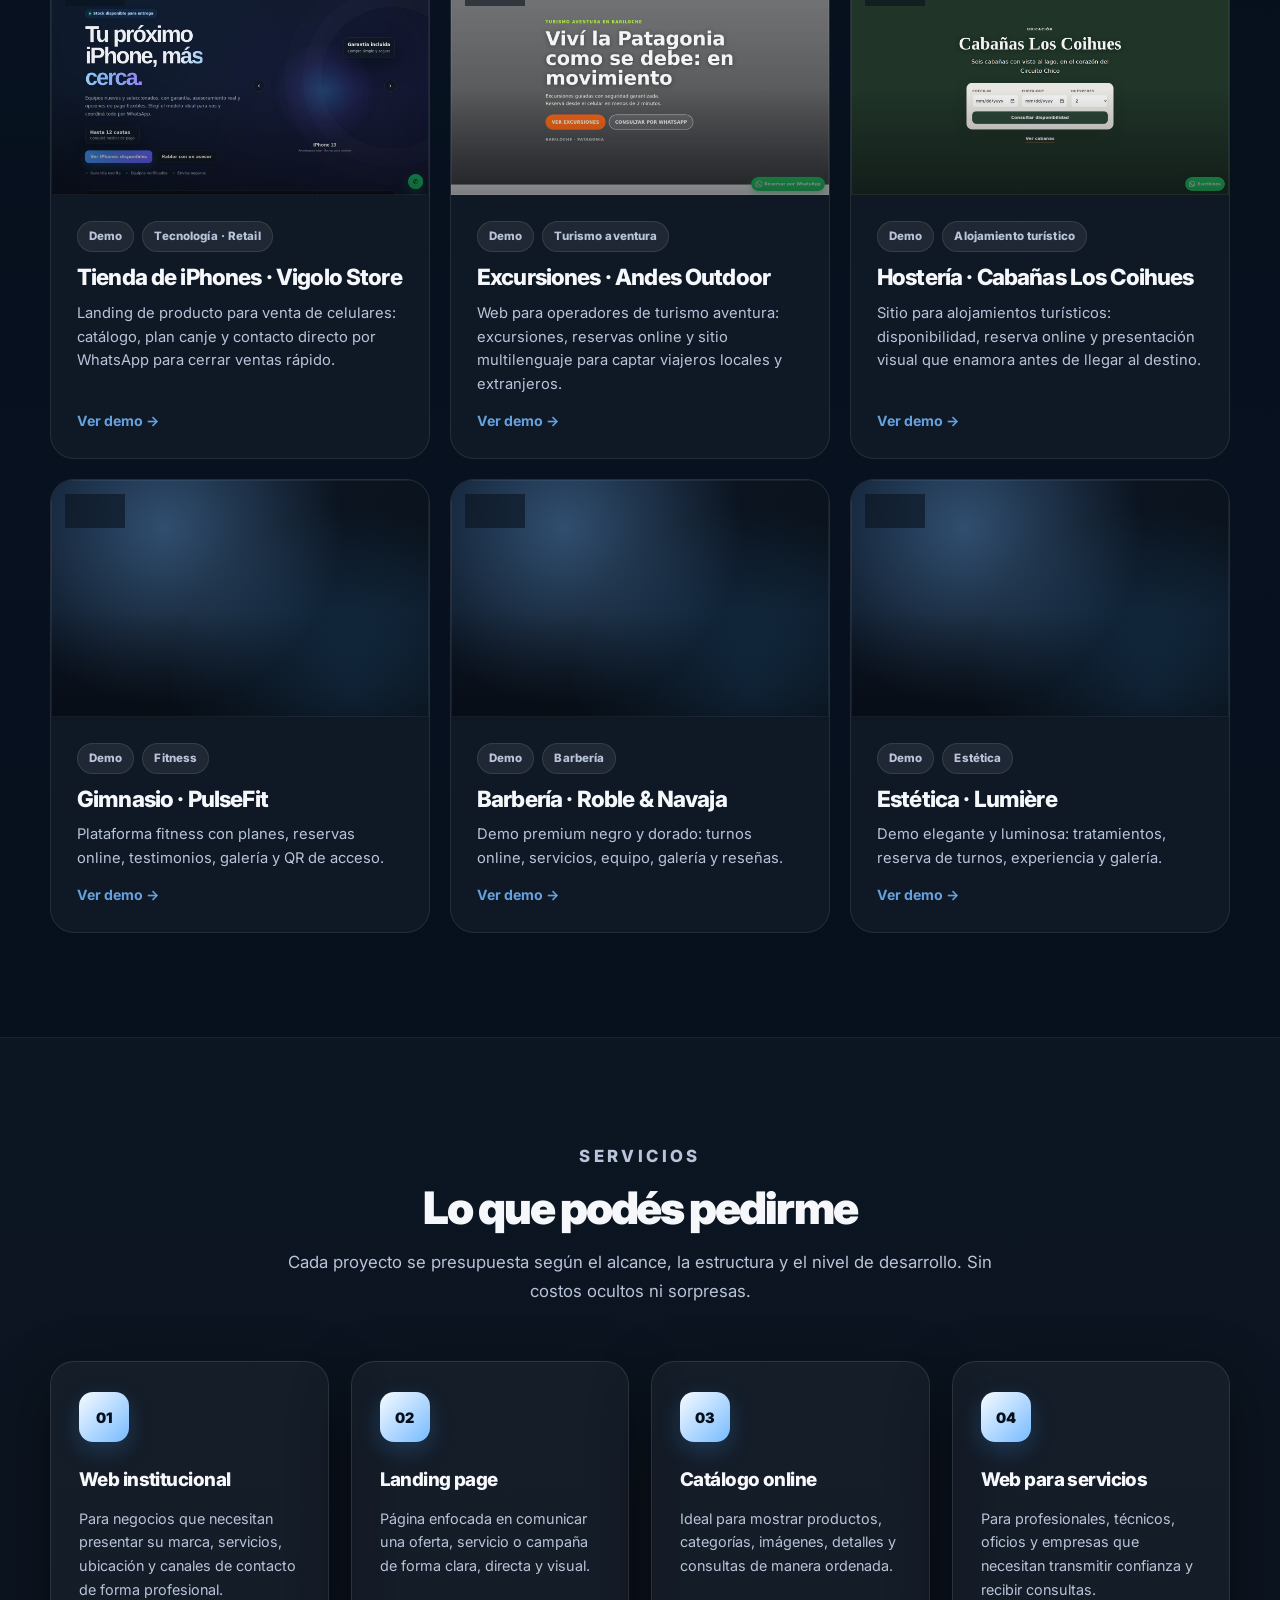
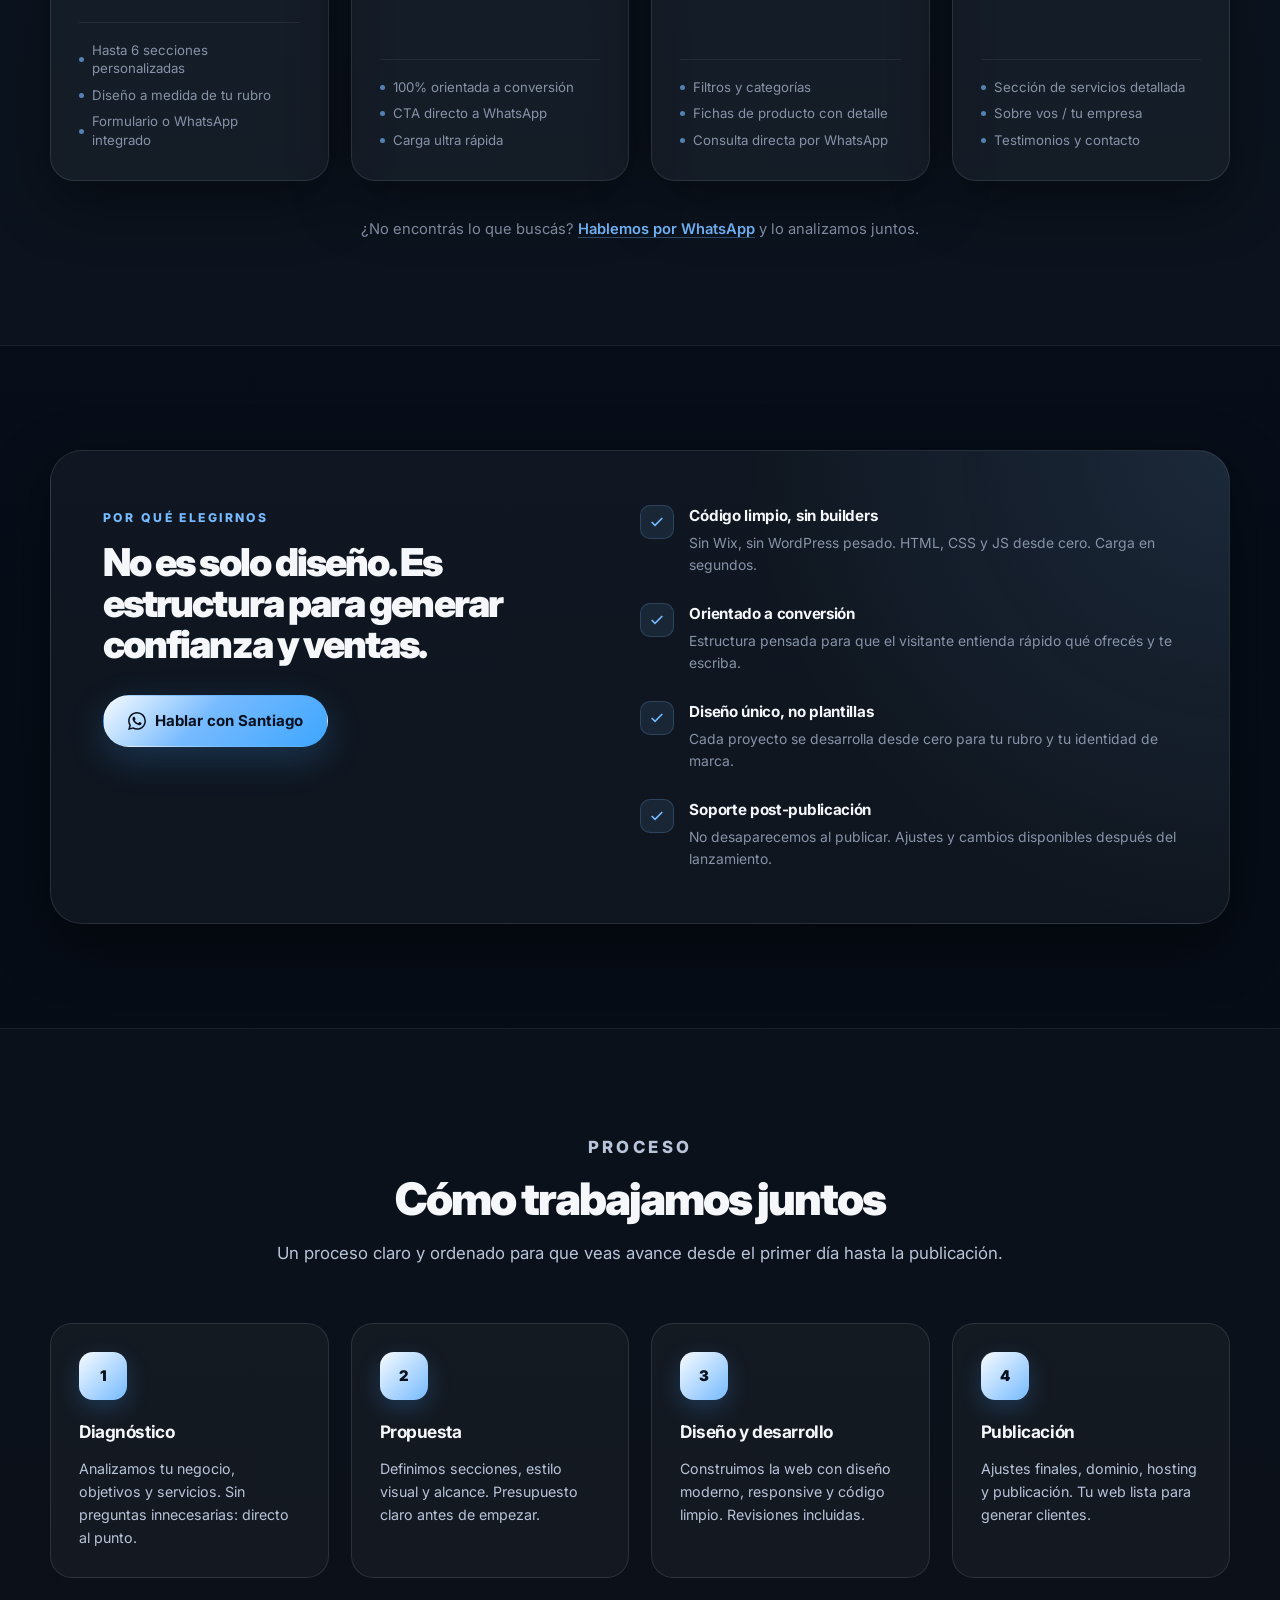
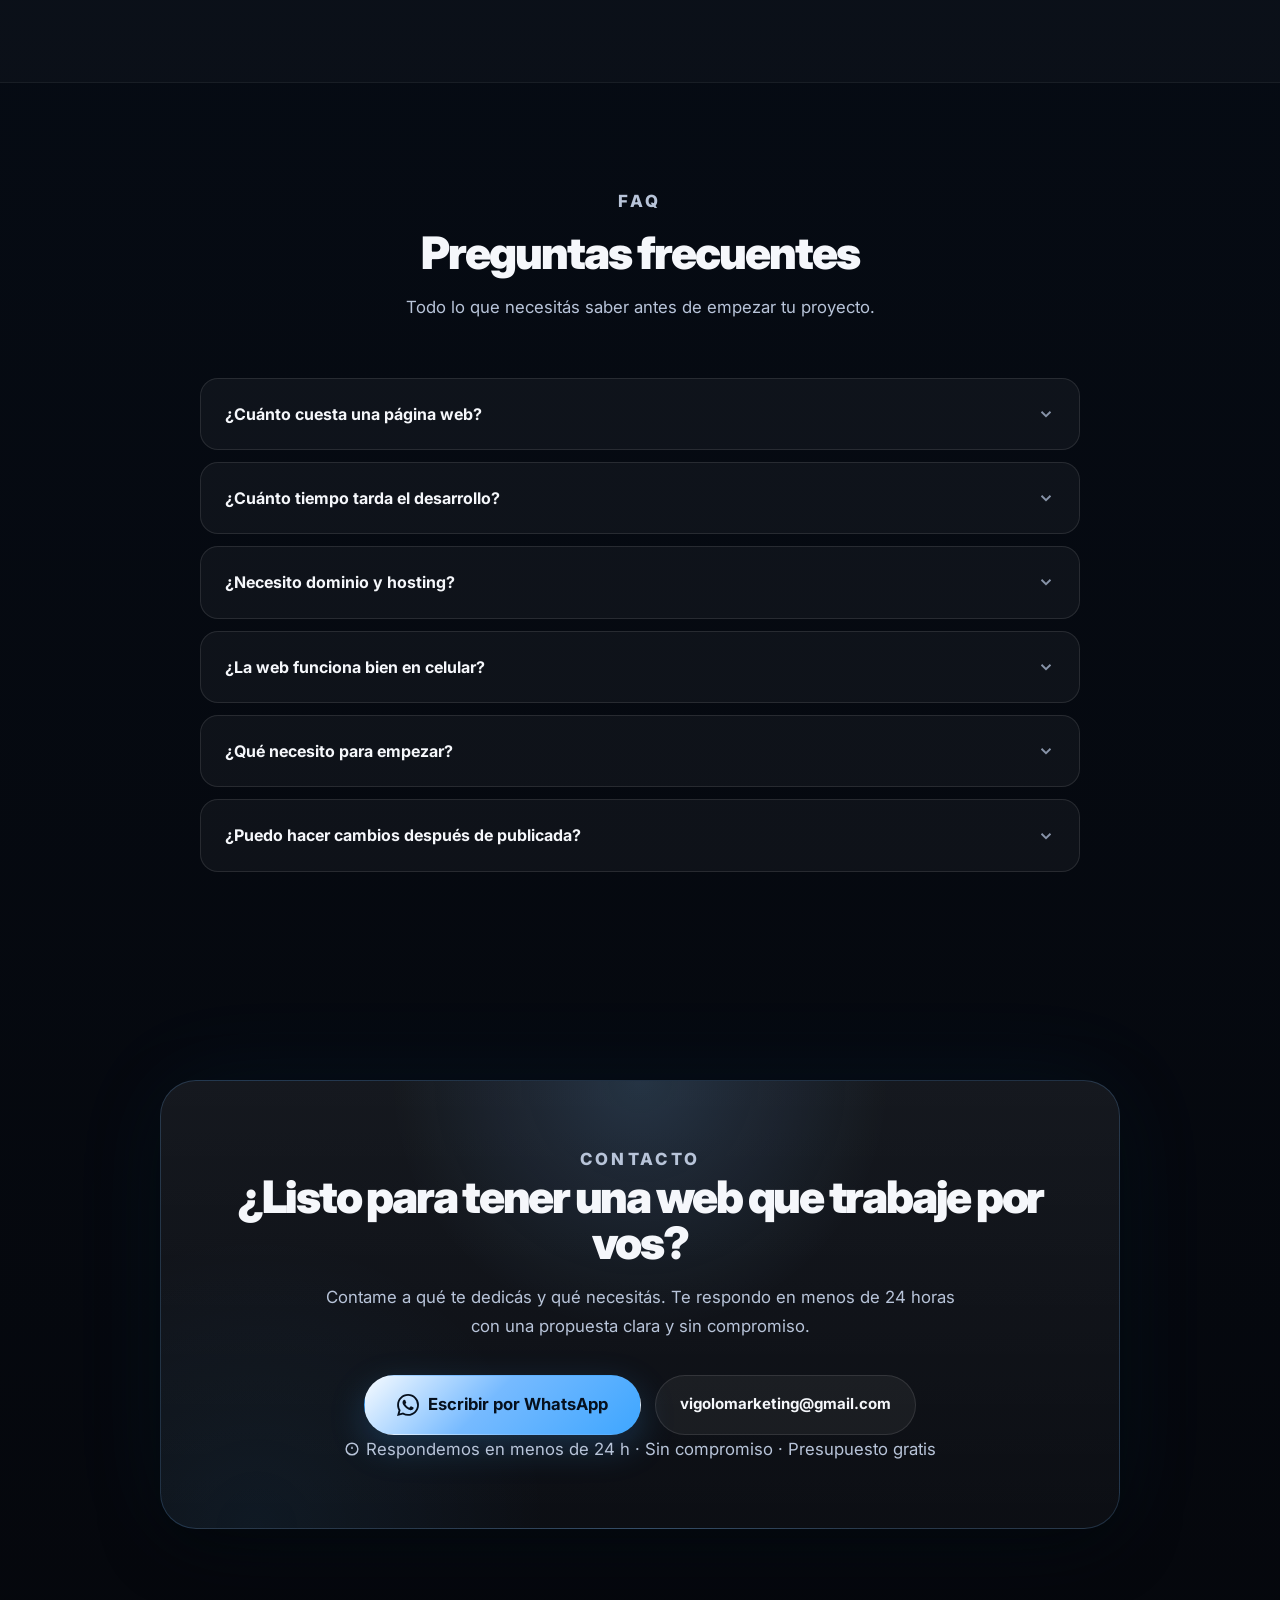
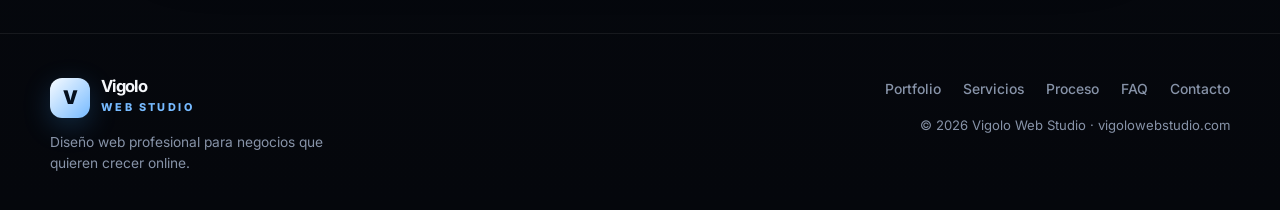
==== commit 88e2df0f: "Agregar 6 demos nuevas al portfolio y foto a Metales Sur Suma tarjetas de Clínica Dental, Inmobiliar" ====
--- a/index.html
+++ b/index.html
@@ -344,8 +344,10 @@
           </a>
 
           <a class="project-card" href="https://vigolomarketing-tech.github.io/Metales-sur/" target="_blank" rel="noopener noreferrer" aria-label="Ver proyecto Metales Sur">
-            <div class="project-card__media project-card__media--metal" role="img" aria-label="Productos metálicos — Metales Sur">
-              <svg class="metal-emblem" viewBox="0 0 24 24" fill="none" stroke="currentColor" stroke-width="1.4" aria-hidden="true"><path d="M3 7l9-4 9 4-9 4-9-4z"/><path d="M3 12l9 4 9-4"/><path d="M3 17l9 4 9-4"/></svg>
+            <div class="project-card__media">
+              <img loading="lazy" onerror="this.style.display='none'"
+                   src="img/metales-sur.jpg"
+                   alt="Vista del sitio de productos metálicos Metales Sur" />
               <span class="project-card__frame" aria-hidden="true"></span>
               <span class="project-card__live"><span class="live-dot"></span>En vivo</span>
             </div>
@@ -357,6 +359,120 @@
               <h3>Metales Sur</h3>
               <p>Catálogo digital para productos, categorías, consultas y presencia de marca.</p>
               <span class="project-card__link">Ver sitio en vivo →</span>
+            </div>
+          </a>
+
+          <a class="project-card" href="https://vigolomarketing-tech.github.io/clinica-dental-demo/" target="_blank" rel="noopener noreferrer" aria-label="Ver demo Clínica Dental">
+            <div class="project-card__media">
+              <img loading="lazy" onerror="this.style.display='none'"
+                   src="img/clinica-dental.jpg"
+                   alt="Vista de la demo de clínica dental Lumina Dental Studio" />
+              <span class="project-card__frame" aria-hidden="true"></span>
+              <span class="project-card__live project-card__live--demo">Demo</span>
+            </div>
+            <div class="project-card__body">
+              <div class="project-card__badges">
+                <span class="badge">Demo</span>
+                <span class="badge">Odontología</span>
+              </div>
+              <h3>Odontología · Lumina Dental Studio</h3>
+              <p>Web para clínicas dentales: tratamientos, tecnología y turnos online que generan confianza antes de la primera consulta.</p>
+              <span class="project-card__link">Ver demo →</span>
+            </div>
+          </a>
+
+          <a class="project-card" href="https://vigolomarketing-tech.github.io/demo-inmobiliaria-/" target="_blank" rel="noopener noreferrer" aria-label="Ver demo Inmobiliaria">
+            <div class="project-card__media">
+              <img loading="lazy" onerror="this.style.display='none'"
+                   src="img/inmobiliaria.jpg"
+                   alt="Vista de la demo de inmobiliaria Luma Raíces" />
+              <span class="project-card__frame" aria-hidden="true"></span>
+              <span class="project-card__live project-card__live--demo">Demo</span>
+            </div>
+            <div class="project-card__body">
+              <div class="project-card__badges">
+                <span class="badge">Demo</span>
+                <span class="badge">Inmobiliaria</span>
+              </div>
+              <h3>Inmobiliaria · Luma Raíces</h3>
+              <p>Buscador de propiedades con filtros por operación, tipo y zona: la vidriera digital ideal para captar y calificar leads.</p>
+              <span class="project-card__link">Ver demo →</span>
+            </div>
+          </a>
+
+          <a class="project-card" href="https://vigolomarketing-tech.github.io/demo-veterinaria-/" target="_blank" rel="noopener noreferrer" aria-label="Ver demo Veterinaria">
+            <div class="project-card__media">
+              <img loading="lazy" onerror="this.style.display='none'"
+                   src="img/veterinaria.jpg"
+                   alt="Vista de la demo de veterinaria VitaVet" />
+              <span class="project-card__frame" aria-hidden="true"></span>
+              <span class="project-card__live project-card__live--demo">Demo</span>
+            </div>
+            <div class="project-card__body">
+              <div class="project-card__badges">
+                <span class="badge">Demo</span>
+                <span class="badge">Veterinaria</span>
+              </div>
+              <h3>Veterinaria · VitaVet</h3>
+              <p>Sitio para clínicas veterinarias: servicios, urgencias y turnos online que transmiten cercanía y profesionalismo.</p>
+              <span class="project-card__link">Ver demo →</span>
+            </div>
+          </a>
+
+          <a class="project-card" href="https://vigolomarketing-tech.github.io/demo-iphone/" target="_blank" rel="noopener noreferrer" aria-label="Ver demo Tienda de iPhones">
+            <div class="project-card__media">
+              <img loading="lazy" onerror="this.style.display='none'"
+                   src="img/iphone-landing.jpg"
+                   alt="Vista de la demo de tienda de iPhones Vigolo Store" />
+              <span class="project-card__frame" aria-hidden="true"></span>
+              <span class="project-card__live project-card__live--demo">Demo</span>
+            </div>
+            <div class="project-card__body">
+              <div class="project-card__badges">
+                <span class="badge">Demo</span>
+                <span class="badge">Tecnología · Retail</span>
+              </div>
+              <h3>Tienda de iPhones · Vigolo Store</h3>
+              <p>Landing de producto para venta de celulares: catálogo, plan canje y contacto directo por WhatsApp para cerrar ventas rápido.</p>
+              <span class="project-card__link">Ver demo →</span>
+            </div>
+          </a>
+
+          <a class="project-card" href="https://vigolomarketing-tech.github.io/excrusiones-turismo-aventura/" target="_blank" rel="noopener noreferrer" aria-label="Ver demo Turismo Aventura">
+            <div class="project-card__media">
+              <img loading="lazy" onerror="this.style.display='none'"
+                   src="img/excursiones-turismo.jpg"
+                   alt="Vista de la demo de turismo aventura Andes Outdoor" />
+              <span class="project-card__frame" aria-hidden="true"></span>
+              <span class="project-card__live project-card__live--demo">Demo</span>
+            </div>
+            <div class="project-card__body">
+              <div class="project-card__badges">
+                <span class="badge">Demo</span>
+                <span class="badge">Turismo aventura</span>
+              </div>
+              <h3>Excursiones · Andes Outdoor</h3>
+              <p>Web para operadores de turismo aventura: excursiones, reservas online y sitio multilenguaje para captar viajeros locales y extranjeros.</p>
+              <span class="project-card__link">Ver demo →</span>
+            </div>
+          </a>
+
+          <a class="project-card" href="https://vigolomarketing-tech.github.io/caba-as-hosteria/" target="_blank" rel="noopener noreferrer" aria-label="Ver demo Cabañas y Hostería">
+            <div class="project-card__media">
+              <img loading="lazy" onerror="this.style.display='none'"
+                   src="img/cabanas-hosteria.jpg"
+                   alt="Vista de la demo de hostería Cabañas Los Coihues" />
+              <span class="project-card__frame" aria-hidden="true"></span>
+              <span class="project-card__live project-card__live--demo">Demo</span>
+            </div>
+            <div class="project-card__body">
+              <div class="project-card__badges">
+                <span class="badge">Demo</span>
+                <span class="badge">Alojamiento turístico</span>
+              </div>
+              <h3>Hostería · Cabañas Los Coihues</h3>
+              <p>Sitio para alojamientos turísticos: disponibilidad, reserva online y presentación visual que enamora antes de llegar al destino.</p>
+              <span class="project-card__link">Ver demo →</span>
             </div>
           </a>
 
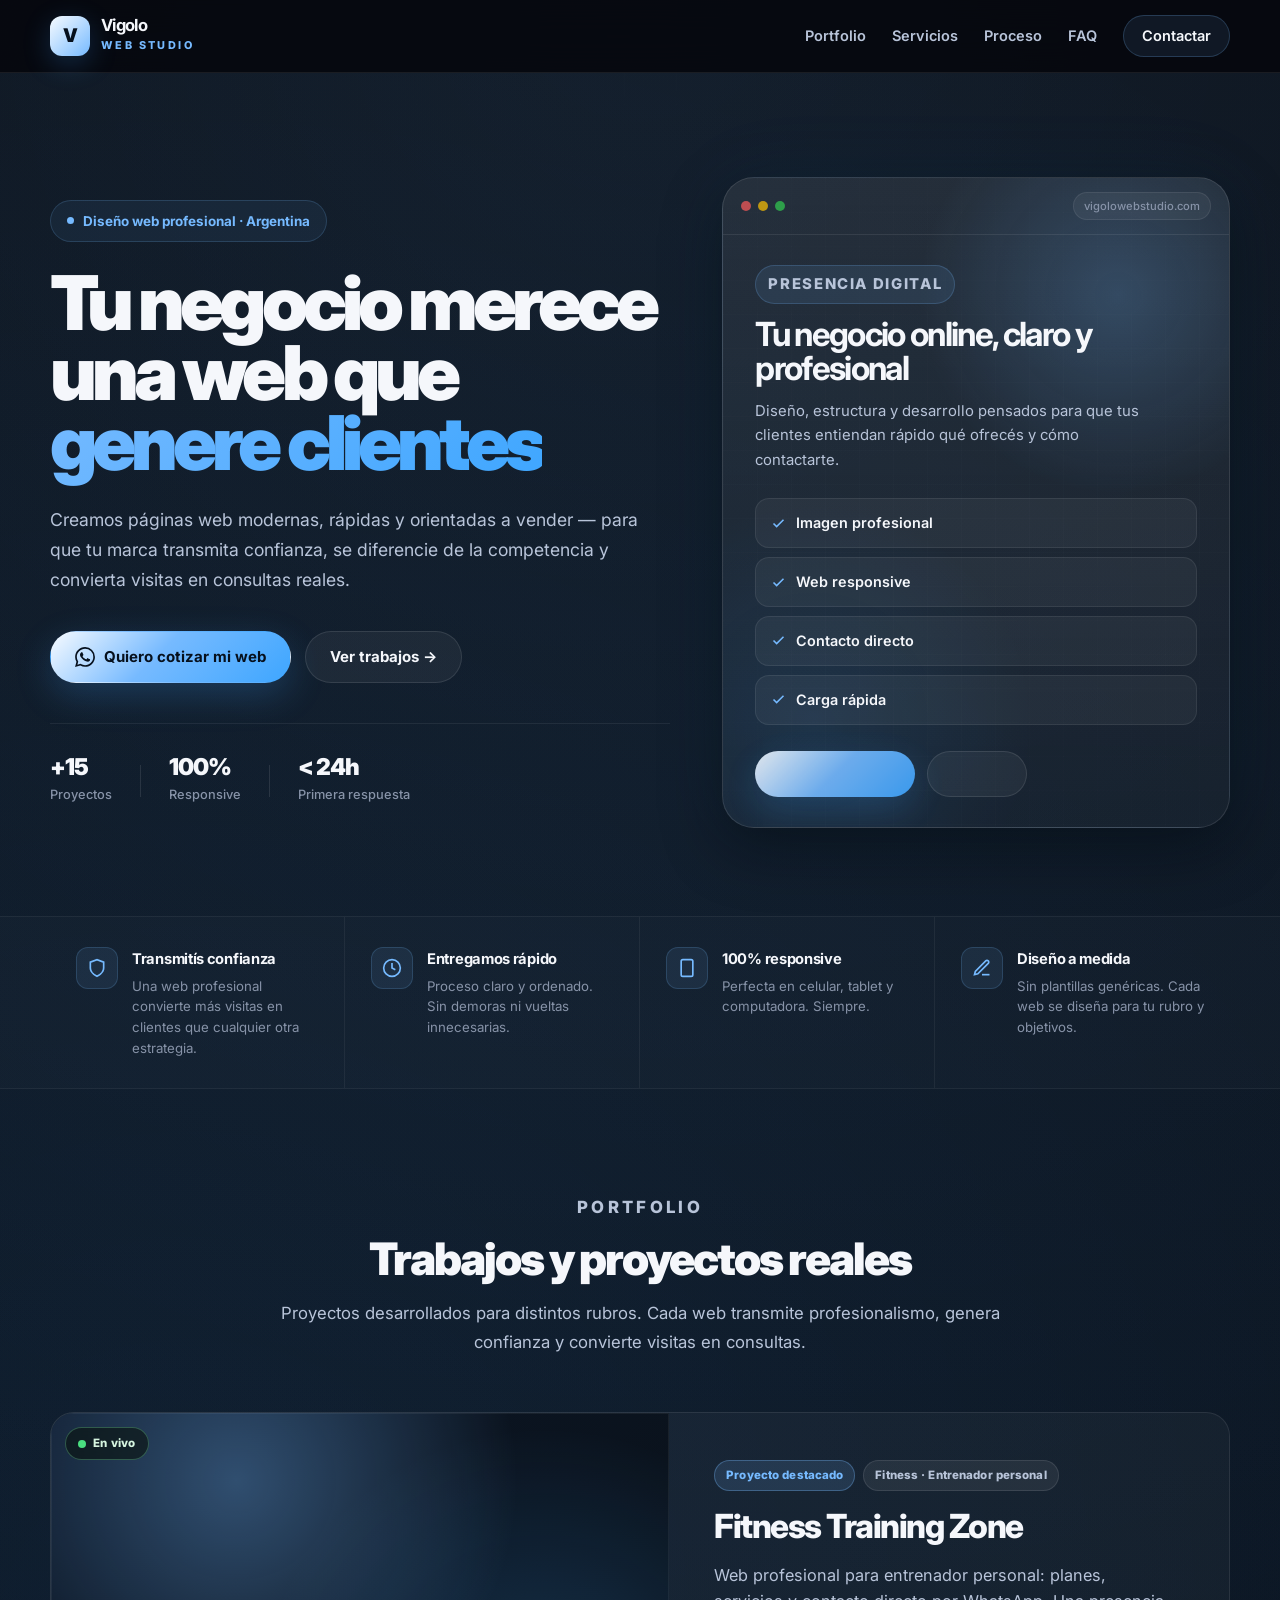
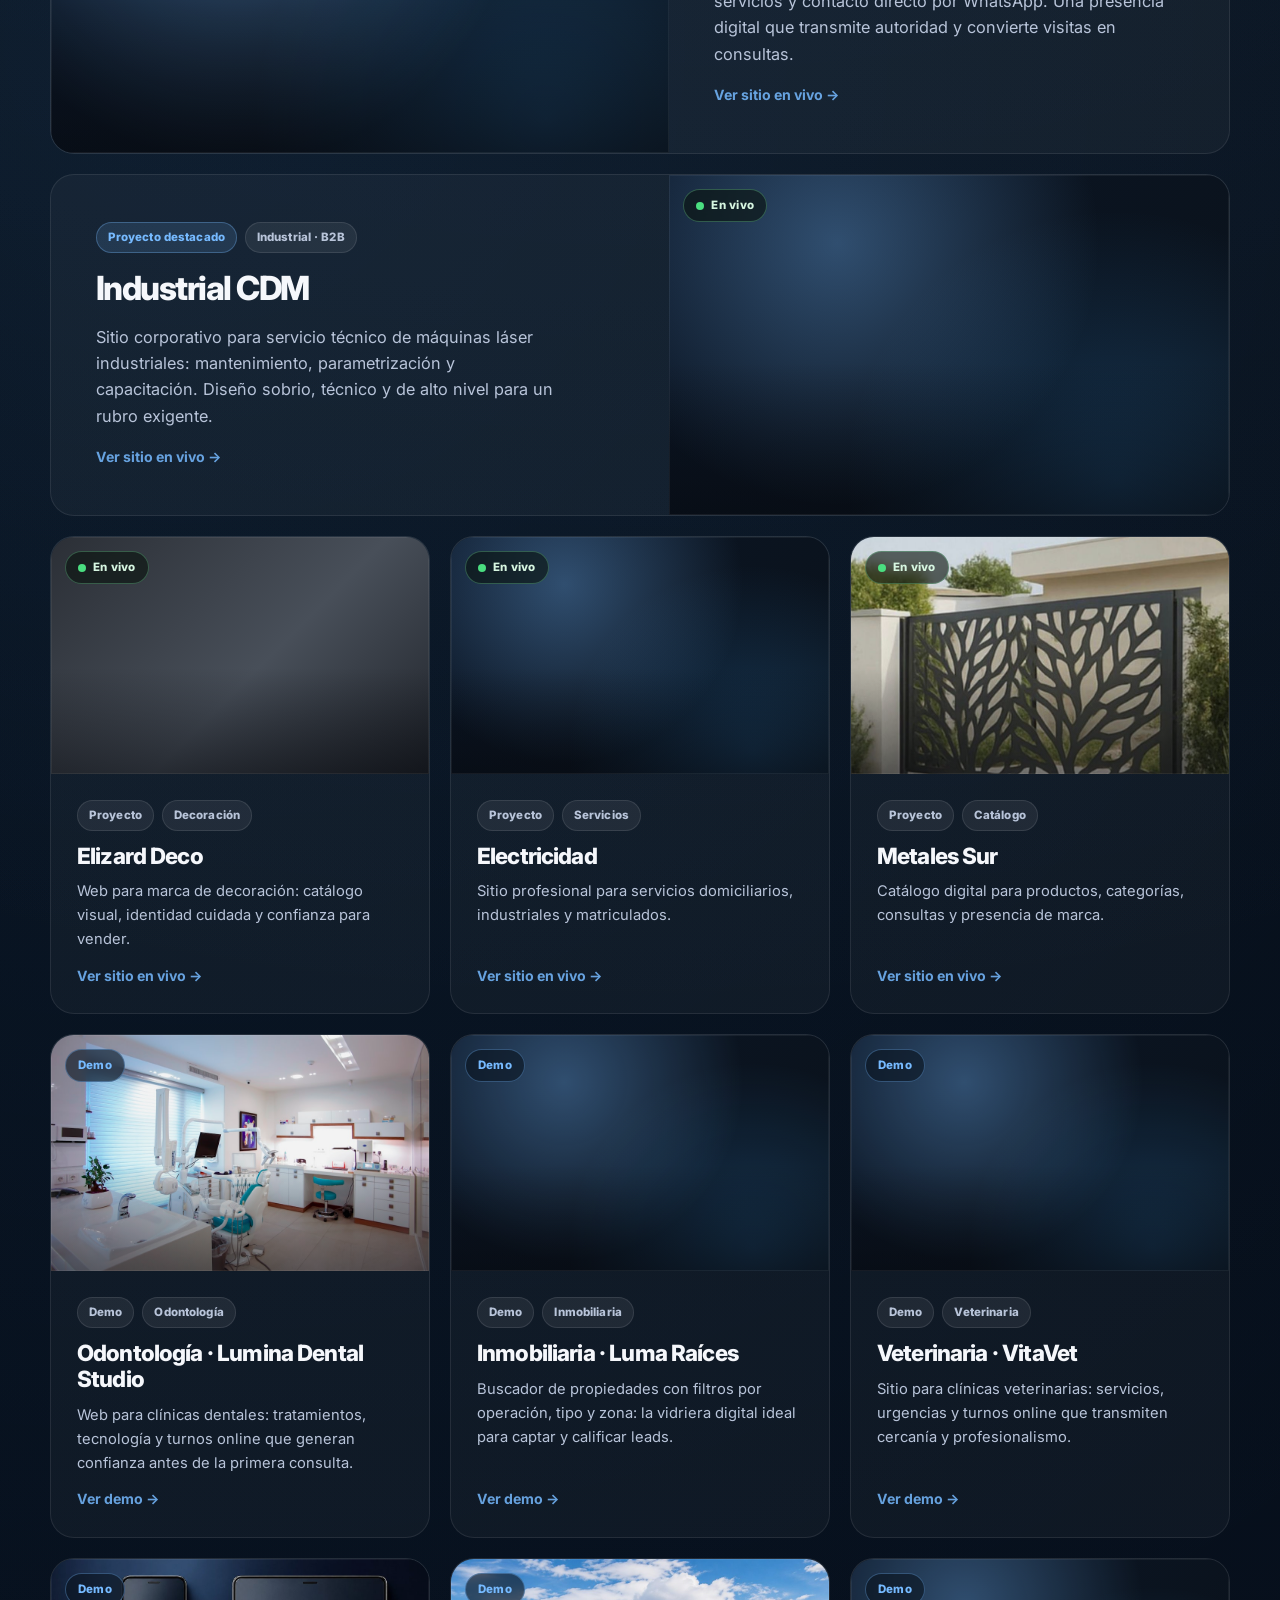
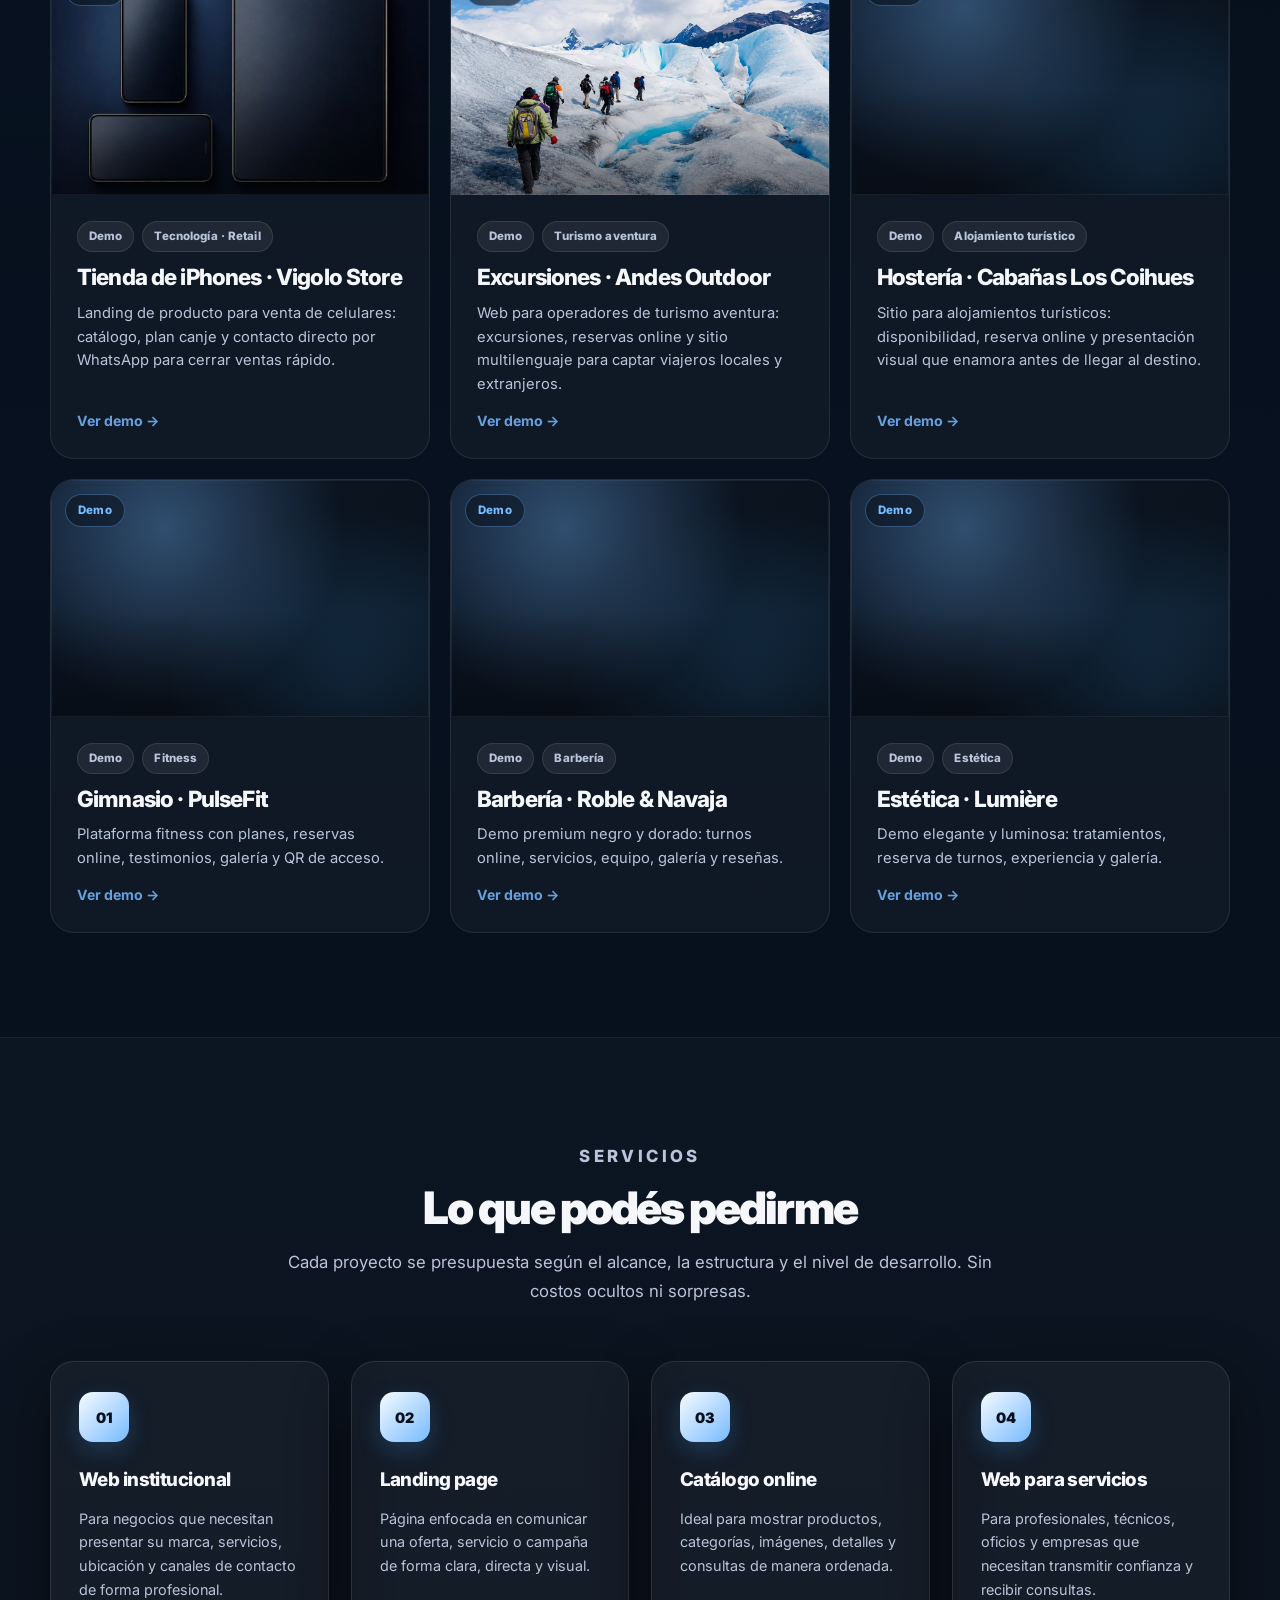
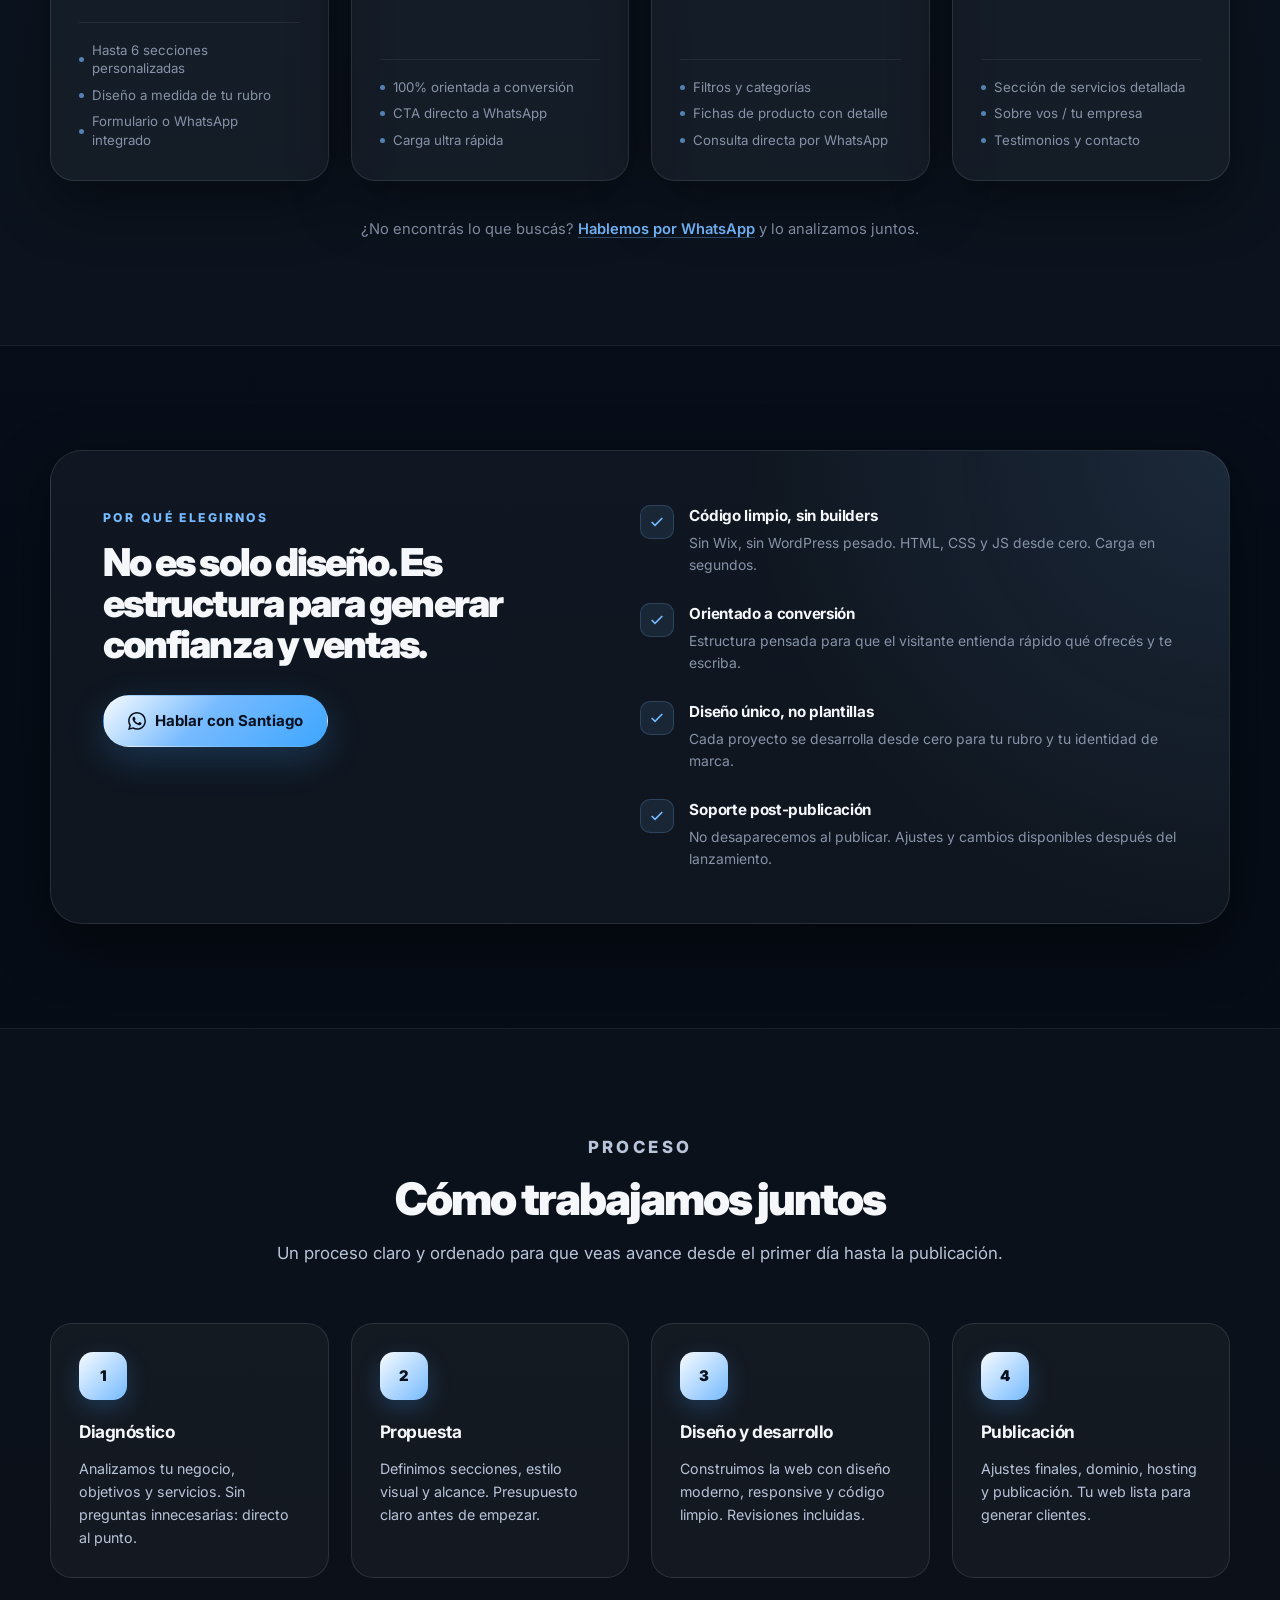
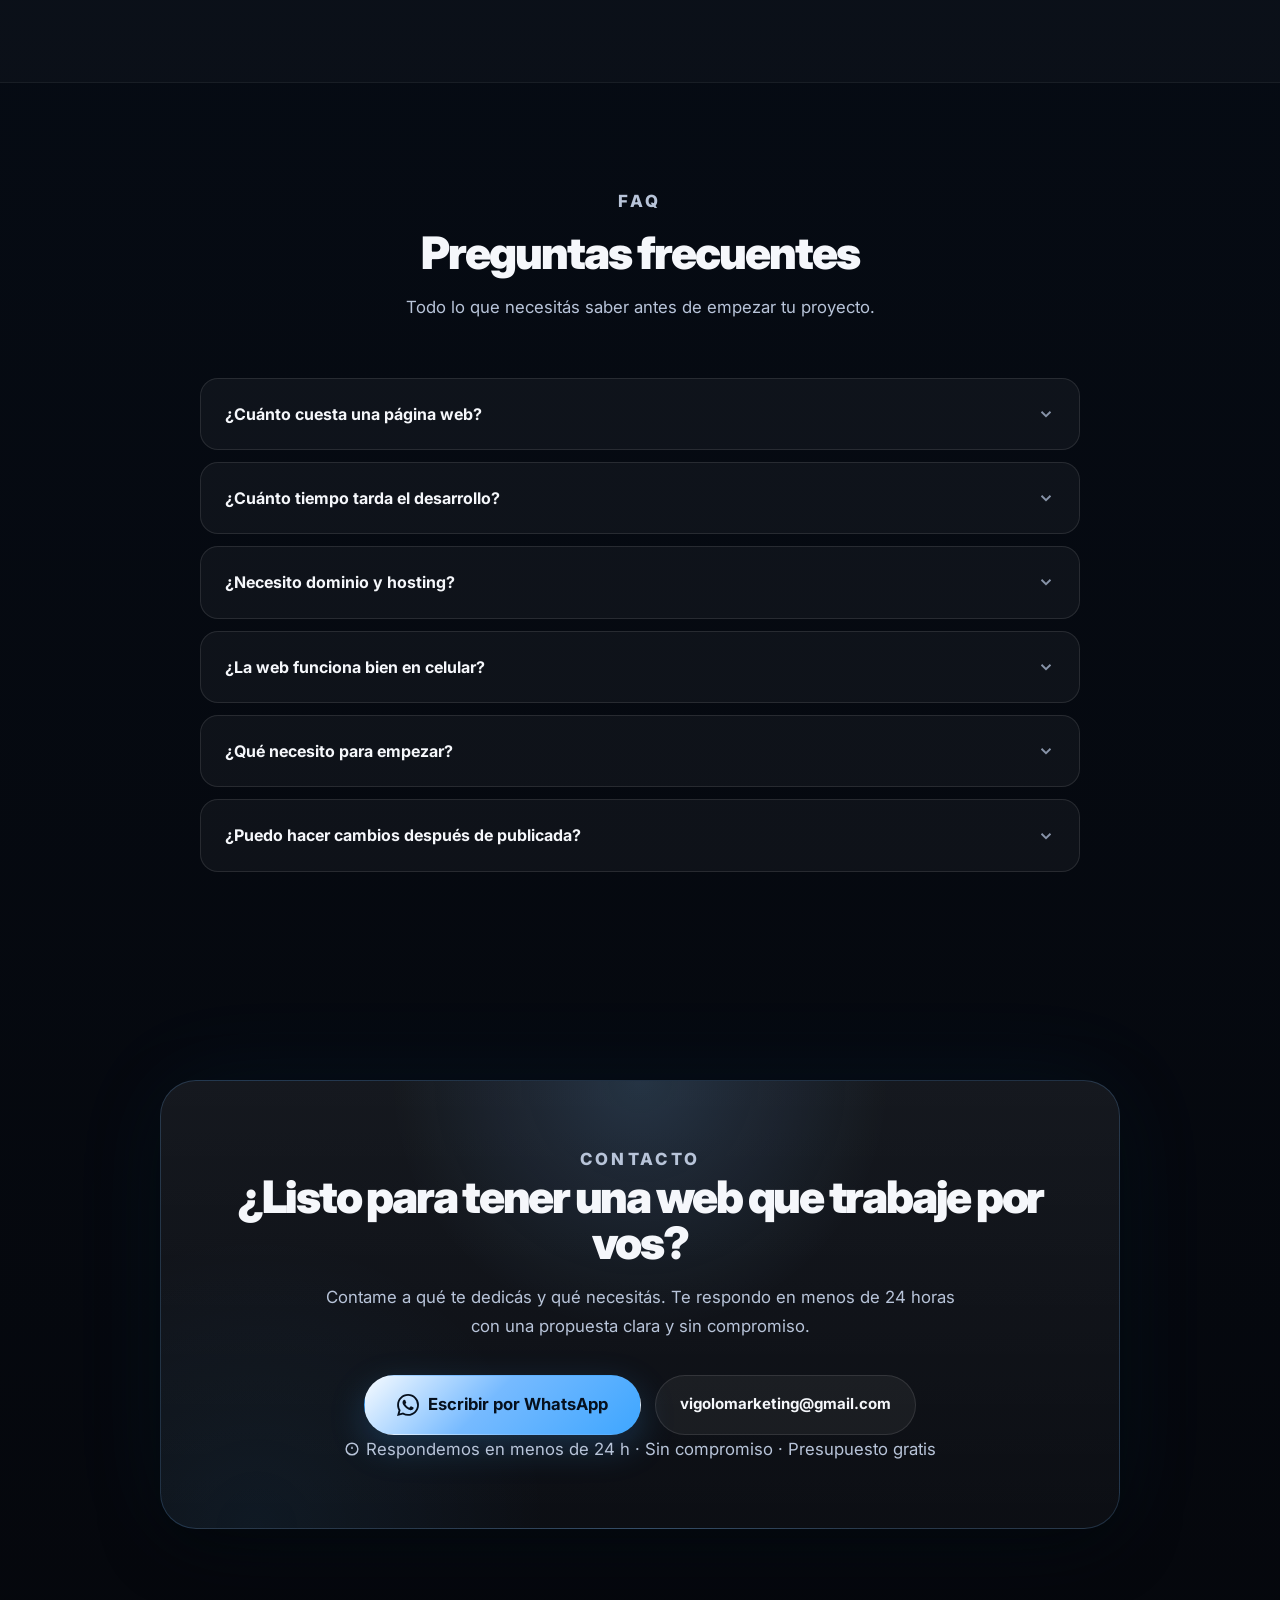
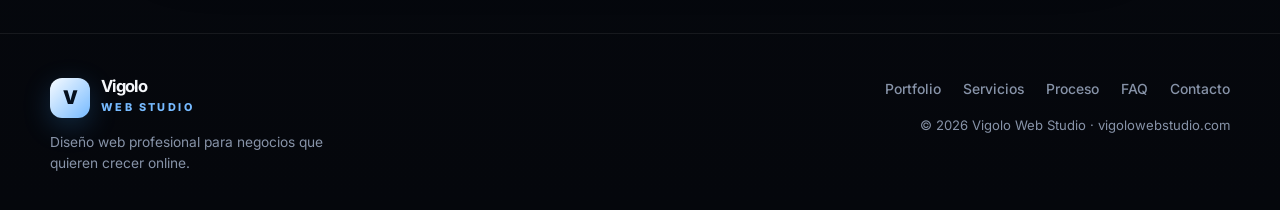
==== commit ebc66de1: "Portfolio: fotos de ambiente reales en las 7 tarjetas nuevas Reemplaza los screenshots de Playwright" ====
--- a/index.html
+++ b/index.html
@@ -347,7 +347,7 @@
             <div class="project-card__media">
               <img loading="lazy" onerror="this.style.display='none'"
                    src="img/metales-sur.jpg"
-                   alt="Vista del sitio de productos metálicos Metales Sur" />
+                   alt="Portón con diseño de corte láser en chapa — proyecto Metales Sur" />
               <span class="project-card__frame" aria-hidden="true"></span>
               <span class="project-card__live"><span class="live-dot"></span>En vivo</span>
             </div>
@@ -366,7 +366,7 @@
             <div class="project-card__media">
               <img loading="lazy" onerror="this.style.display='none'"
                    src="img/clinica-dental.jpg"
-                   alt="Vista de la demo de clínica dental Lumina Dental Studio" />
+                   alt="Consultorio odontológico moderno con equipamiento digital — demo Lumina Dental Studio" />
               <span class="project-card__frame" aria-hidden="true"></span>
               <span class="project-card__live project-card__live--demo">Demo</span>
             </div>
@@ -384,8 +384,8 @@
           <a class="project-card" href="https://vigolomarketing-tech.github.io/demo-inmobiliaria-/" target="_blank" rel="noopener noreferrer" aria-label="Ver demo Inmobiliaria">
             <div class="project-card__media">
               <img loading="lazy" onerror="this.style.display='none'"
-                   src="img/inmobiliaria.jpg"
-                   alt="Vista de la demo de inmobiliaria Luma Raíces" />
+                   src="https://images.unsplash.com/photo-1600596542815-ffad4c1539a9?auto=format&amp;fit=crop&amp;w=1200&amp;q=80"
+                   alt="Fachada de edificio moderno al atardecer — demo inmobiliaria Luma Raíces" />
               <span class="project-card__frame" aria-hidden="true"></span>
               <span class="project-card__live project-card__live--demo">Demo</span>
             </div>
@@ -403,8 +403,8 @@
           <a class="project-card" href="https://vigolomarketing-tech.github.io/demo-veterinaria-/" target="_blank" rel="noopener noreferrer" aria-label="Ver demo Veterinaria">
             <div class="project-card__media">
               <img loading="lazy" onerror="this.style.display='none'"
-                   src="img/veterinaria.jpg"
-                   alt="Vista de la demo de veterinaria VitaVet" />
+                   src="https://images.unsplash.com/photo-1628009368231-7bb7cfcb0def?auto=format&amp;fit=crop&amp;w=1200&amp;q=80"
+                   alt="Veterinaria atendiendo a un perro en consulta — demo VitaVet" />
               <span class="project-card__frame" aria-hidden="true"></span>
               <span class="project-card__live project-card__live--demo">Demo</span>
             </div>
@@ -423,7 +423,7 @@
             <div class="project-card__media">
               <img loading="lazy" onerror="this.style.display='none'"
                    src="img/iphone-landing.jpg"
-                   alt="Vista de la demo de tienda de iPhones Vigolo Store" />
+                   alt="iPhone y tablet en mockup sobre fondo azul oscuro — demo Tienda de iPhones" />
               <span class="project-card__frame" aria-hidden="true"></span>
               <span class="project-card__live project-card__live--demo">Demo</span>
             </div>
@@ -442,7 +442,7 @@
             <div class="project-card__media">
               <img loading="lazy" onerror="this.style.display='none'"
                    src="img/excursiones-turismo.jpg"
-                   alt="Vista de la demo de turismo aventura Andes Outdoor" />
+                   alt="Grupo de excursionistas caminando sobre un glaciar en la Patagonia — demo Andes Outdoor" />
               <span class="project-card__frame" aria-hidden="true"></span>
               <span class="project-card__live project-card__live--demo">Demo</span>
             </div>
@@ -460,8 +460,8 @@
           <a class="project-card" href="https://vigolomarketing-tech.github.io/caba-as-hosteria/" target="_blank" rel="noopener noreferrer" aria-label="Ver demo Cabañas y Hostería">
             <div class="project-card__media">
               <img loading="lazy" onerror="this.style.display='none'"
-                   src="img/cabanas-hosteria.jpg"
-                   alt="Vista de la demo de hostería Cabañas Los Coihues" />
+                   src="https://images.unsplash.com/photo-1691712988368-ab9cb6cd6ef3?auto=format&amp;fit=crop&amp;w=1200&amp;q=80"
+                   alt="Lago y montañas de la Patagonia — demo Cabañas Los Coihues" />
               <span class="project-card__frame" aria-hidden="true"></span>
               <span class="project-card__live project-card__live--demo">Demo</span>
             </div>
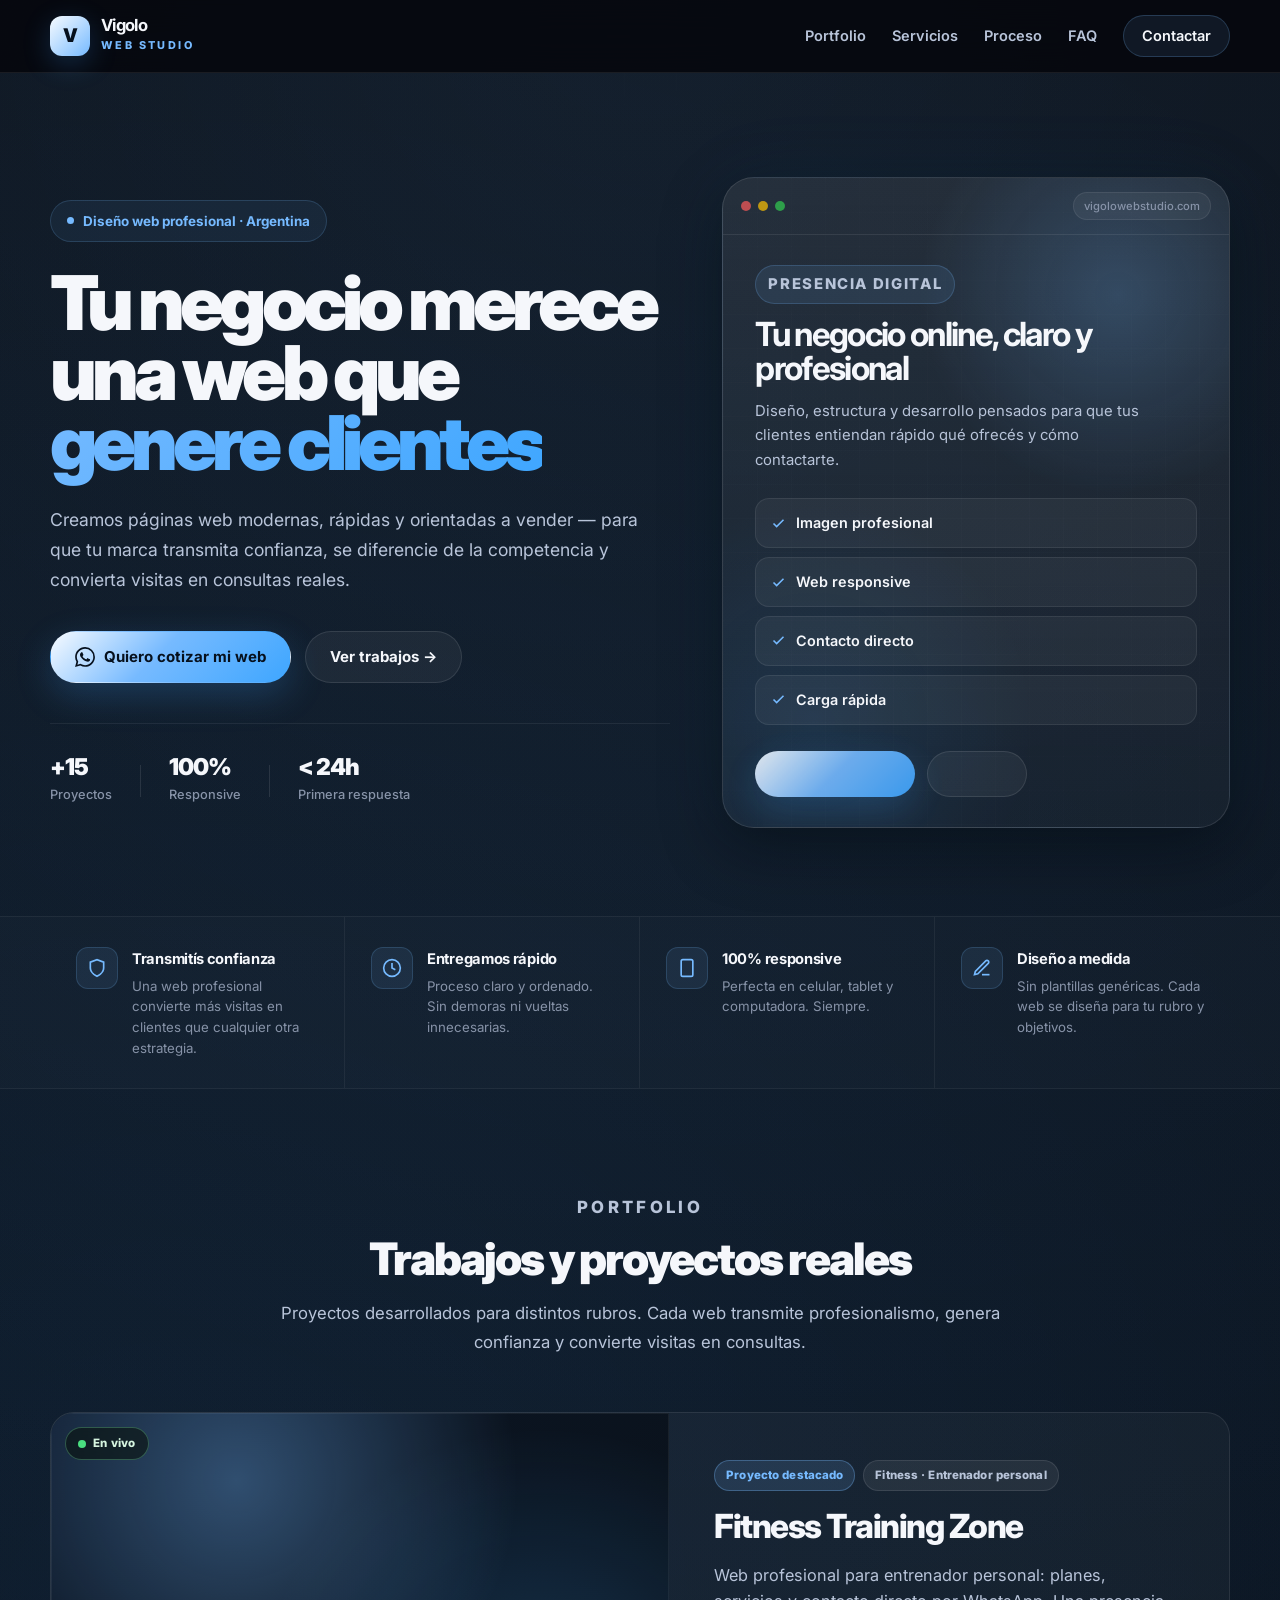
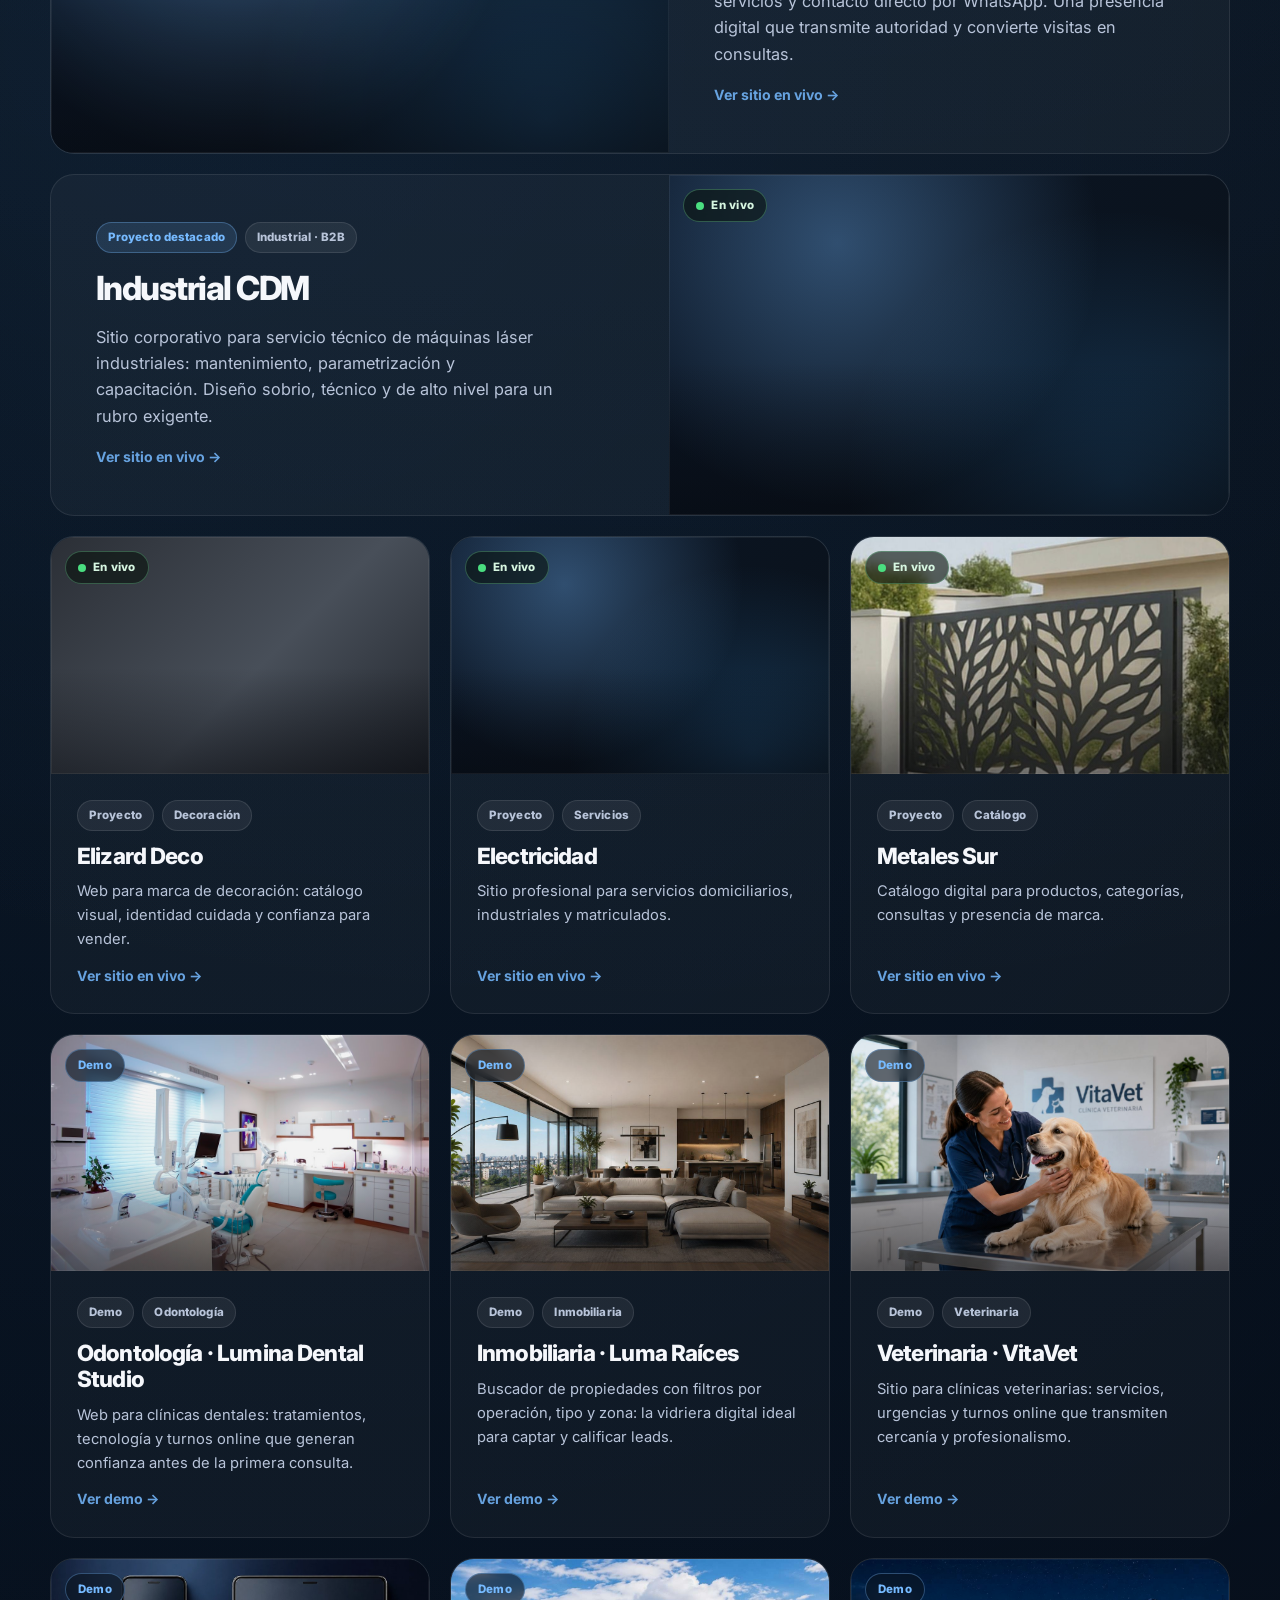
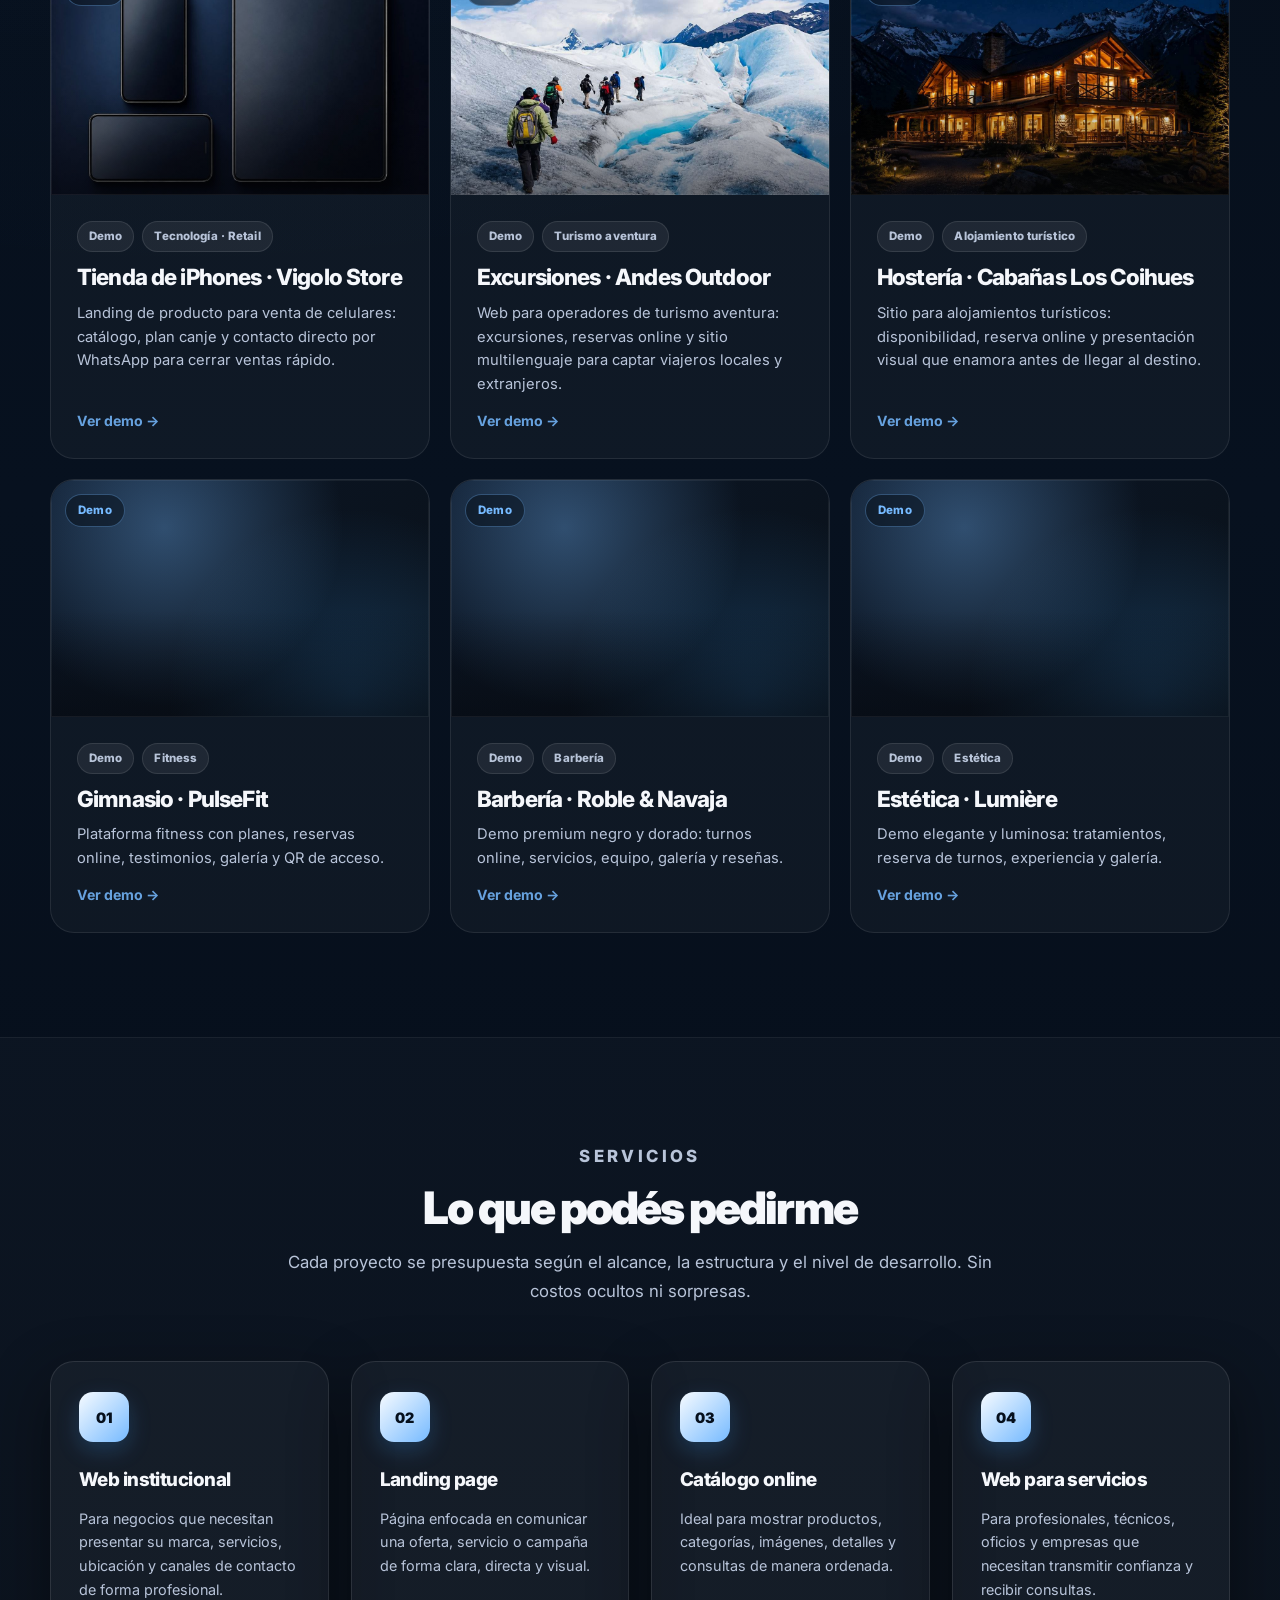
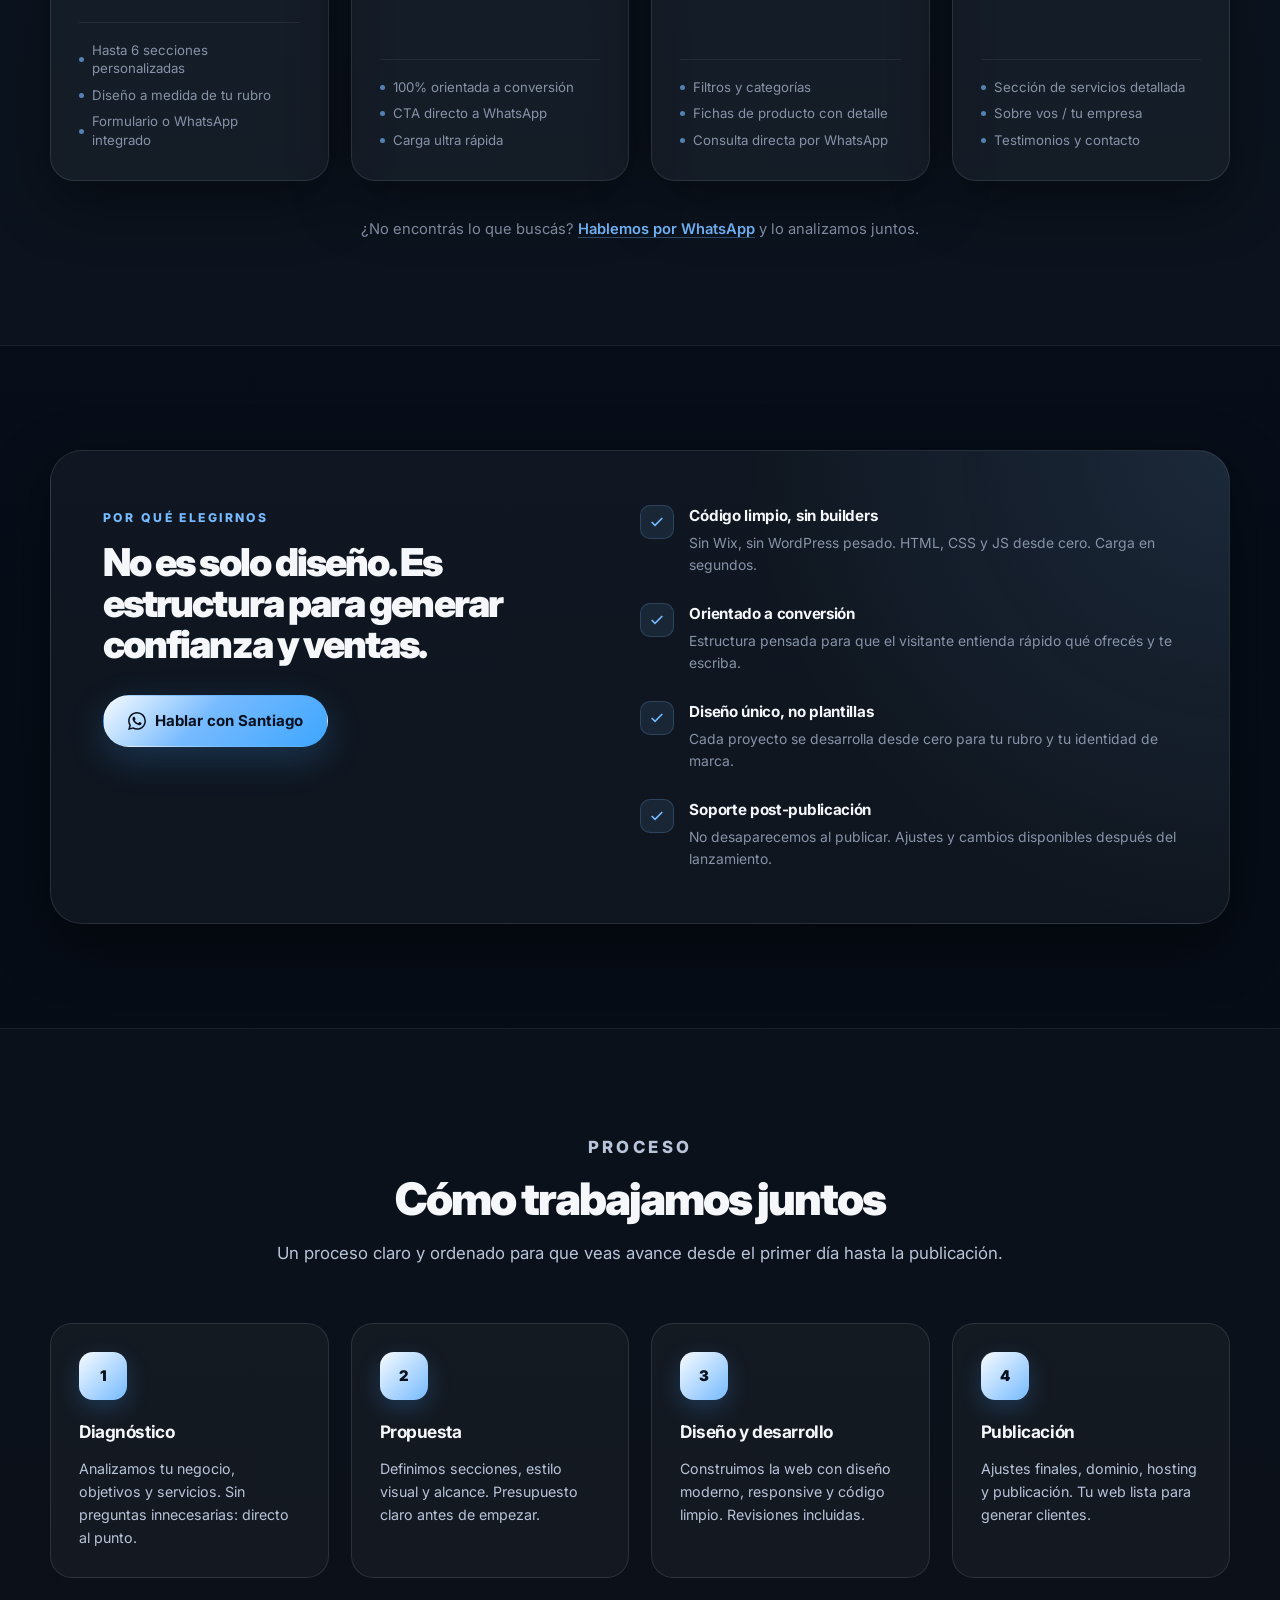
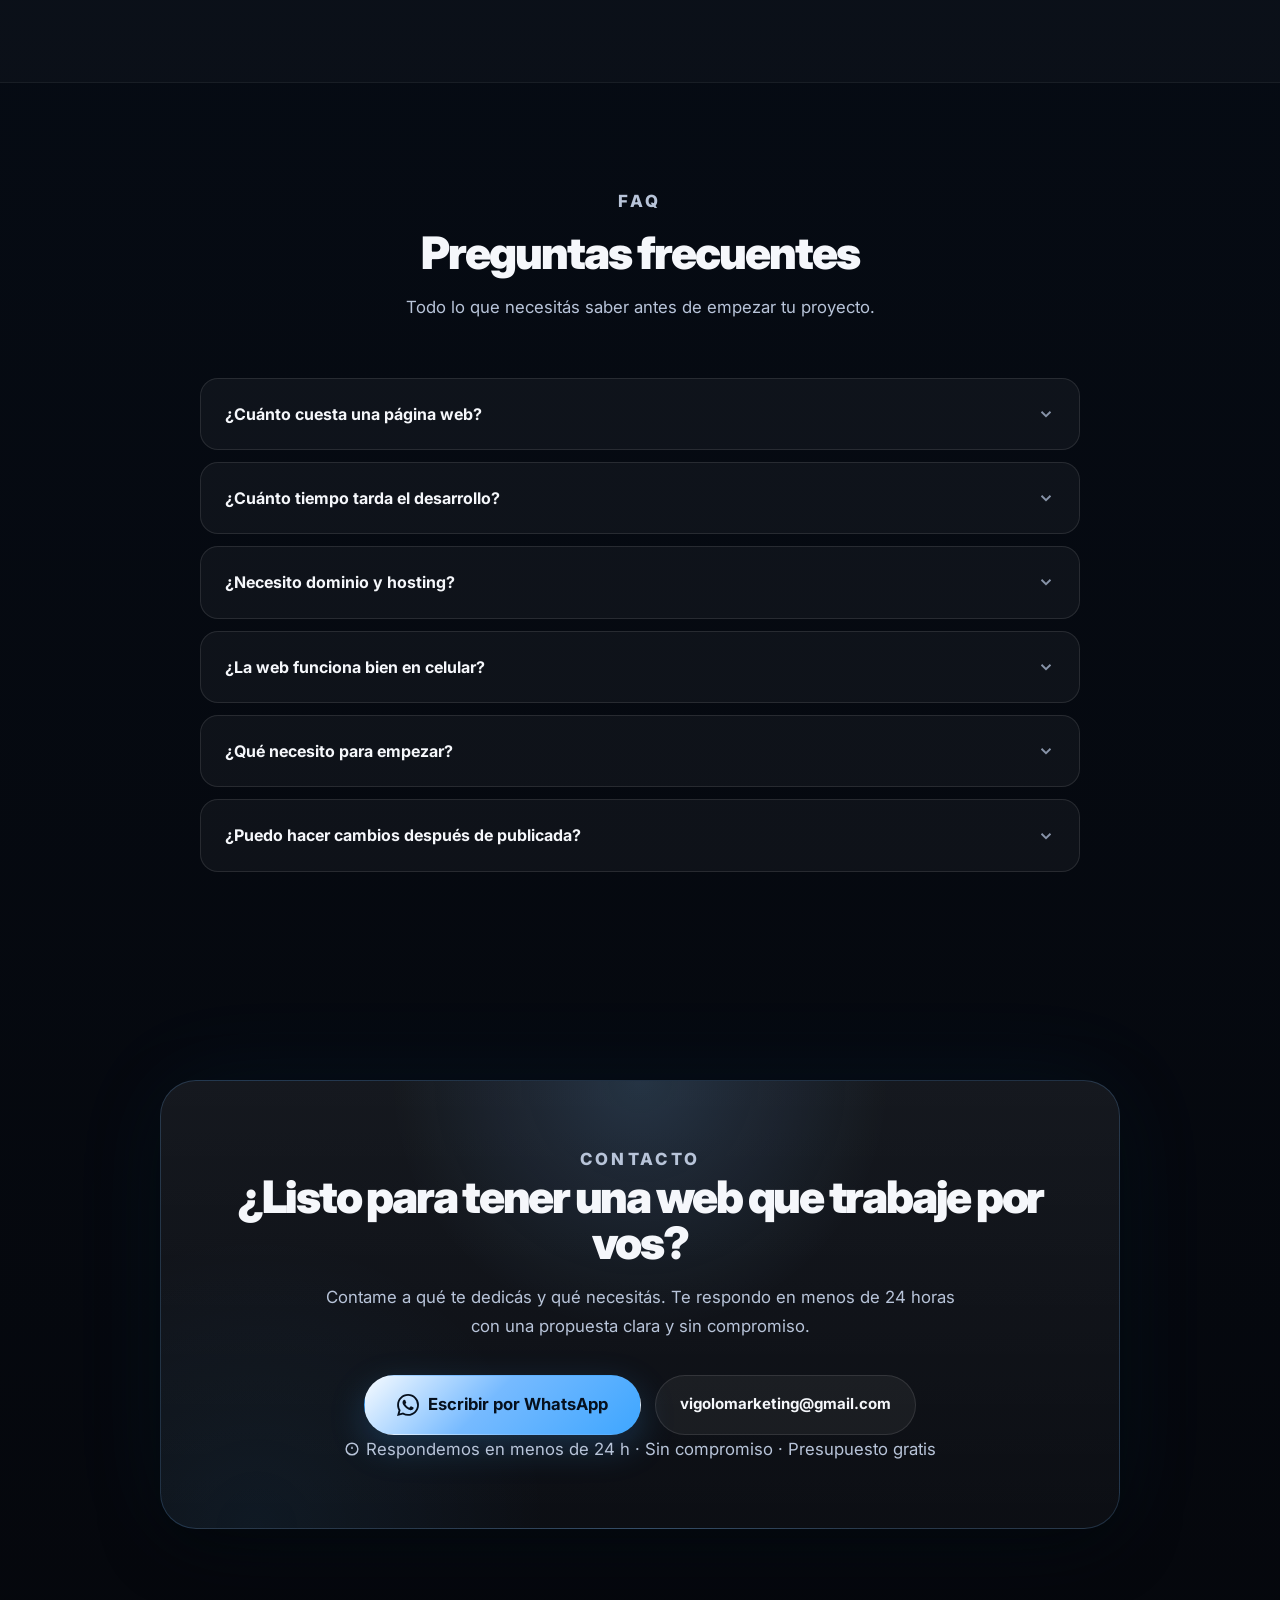
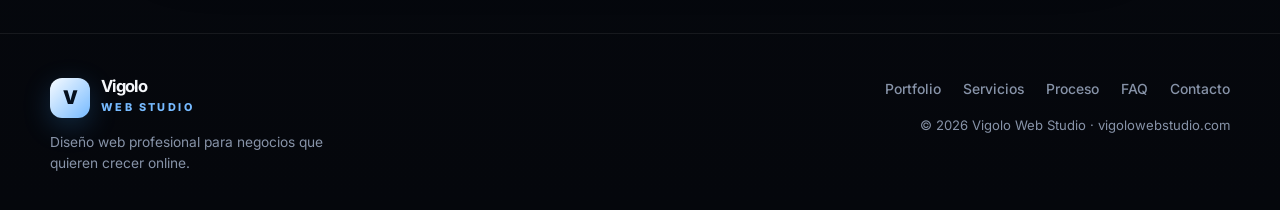
==== commit 95090bd5: "Reemplazar URLs de Unsplash por fotos locales en Inmobiliaria, Veterinaria y Hostería Las 3 tarjetas" ====
--- a/index.html
+++ b/index.html
@@ -384,8 +384,8 @@
           <a class="project-card" href="https://vigolomarketing-tech.github.io/demo-inmobiliaria-/" target="_blank" rel="noopener noreferrer" aria-label="Ver demo Inmobiliaria">
             <div class="project-card__media">
               <img loading="lazy" onerror="this.style.display='none'"
-                   src="https://images.unsplash.com/photo-1600596542815-ffad4c1539a9?auto=format&amp;fit=crop&amp;w=1200&amp;q=80"
-                   alt="Fachada de edificio moderno al atardecer — demo inmobiliaria Luma Raíces" />
+                   src="img/inmobiliaria.jpg"
+                   alt="Living moderno con ventanal de piso a techo y vista a la ciudad — demo inmobiliaria Luma Raíces" />
               <span class="project-card__frame" aria-hidden="true"></span>
               <span class="project-card__live project-card__live--demo">Demo</span>
             </div>
@@ -403,8 +403,8 @@
           <a class="project-card" href="https://vigolomarketing-tech.github.io/demo-veterinaria-/" target="_blank" rel="noopener noreferrer" aria-label="Ver demo Veterinaria">
             <div class="project-card__media">
               <img loading="lazy" onerror="this.style.display='none'"
-                   src="https://images.unsplash.com/photo-1628009368231-7bb7cfcb0def?auto=format&amp;fit=crop&amp;w=1200&amp;q=80"
-                   alt="Veterinaria atendiendo a un perro en consulta — demo VitaVet" />
+                   src="img/veterinaria.jpg"
+                   alt="Veterinaria atendiendo a un golden retriever en consulta — demo VitaVet" />
               <span class="project-card__frame" aria-hidden="true"></span>
               <span class="project-card__live project-card__live--demo">Demo</span>
             </div>
@@ -460,8 +460,8 @@
           <a class="project-card" href="https://vigolomarketing-tech.github.io/caba-as-hosteria/" target="_blank" rel="noopener noreferrer" aria-label="Ver demo Cabañas y Hostería">
             <div class="project-card__media">
               <img loading="lazy" onerror="this.style.display='none'"
-                   src="https://images.unsplash.com/photo-1691712988368-ab9cb6cd6ef3?auto=format&amp;fit=crop&amp;w=1200&amp;q=80"
-                   alt="Lago y montañas de la Patagonia — demo Cabañas Los Coihues" />
+                   src="img/hosteria.jpg"
+                   alt="Cabaña de madera de noche con montañas nevadas de fondo — demo Cabañas Los Coihues" />
               <span class="project-card__frame" aria-hidden="true"></span>
               <span class="project-card__live project-card__live--demo">Demo</span>
             </div>
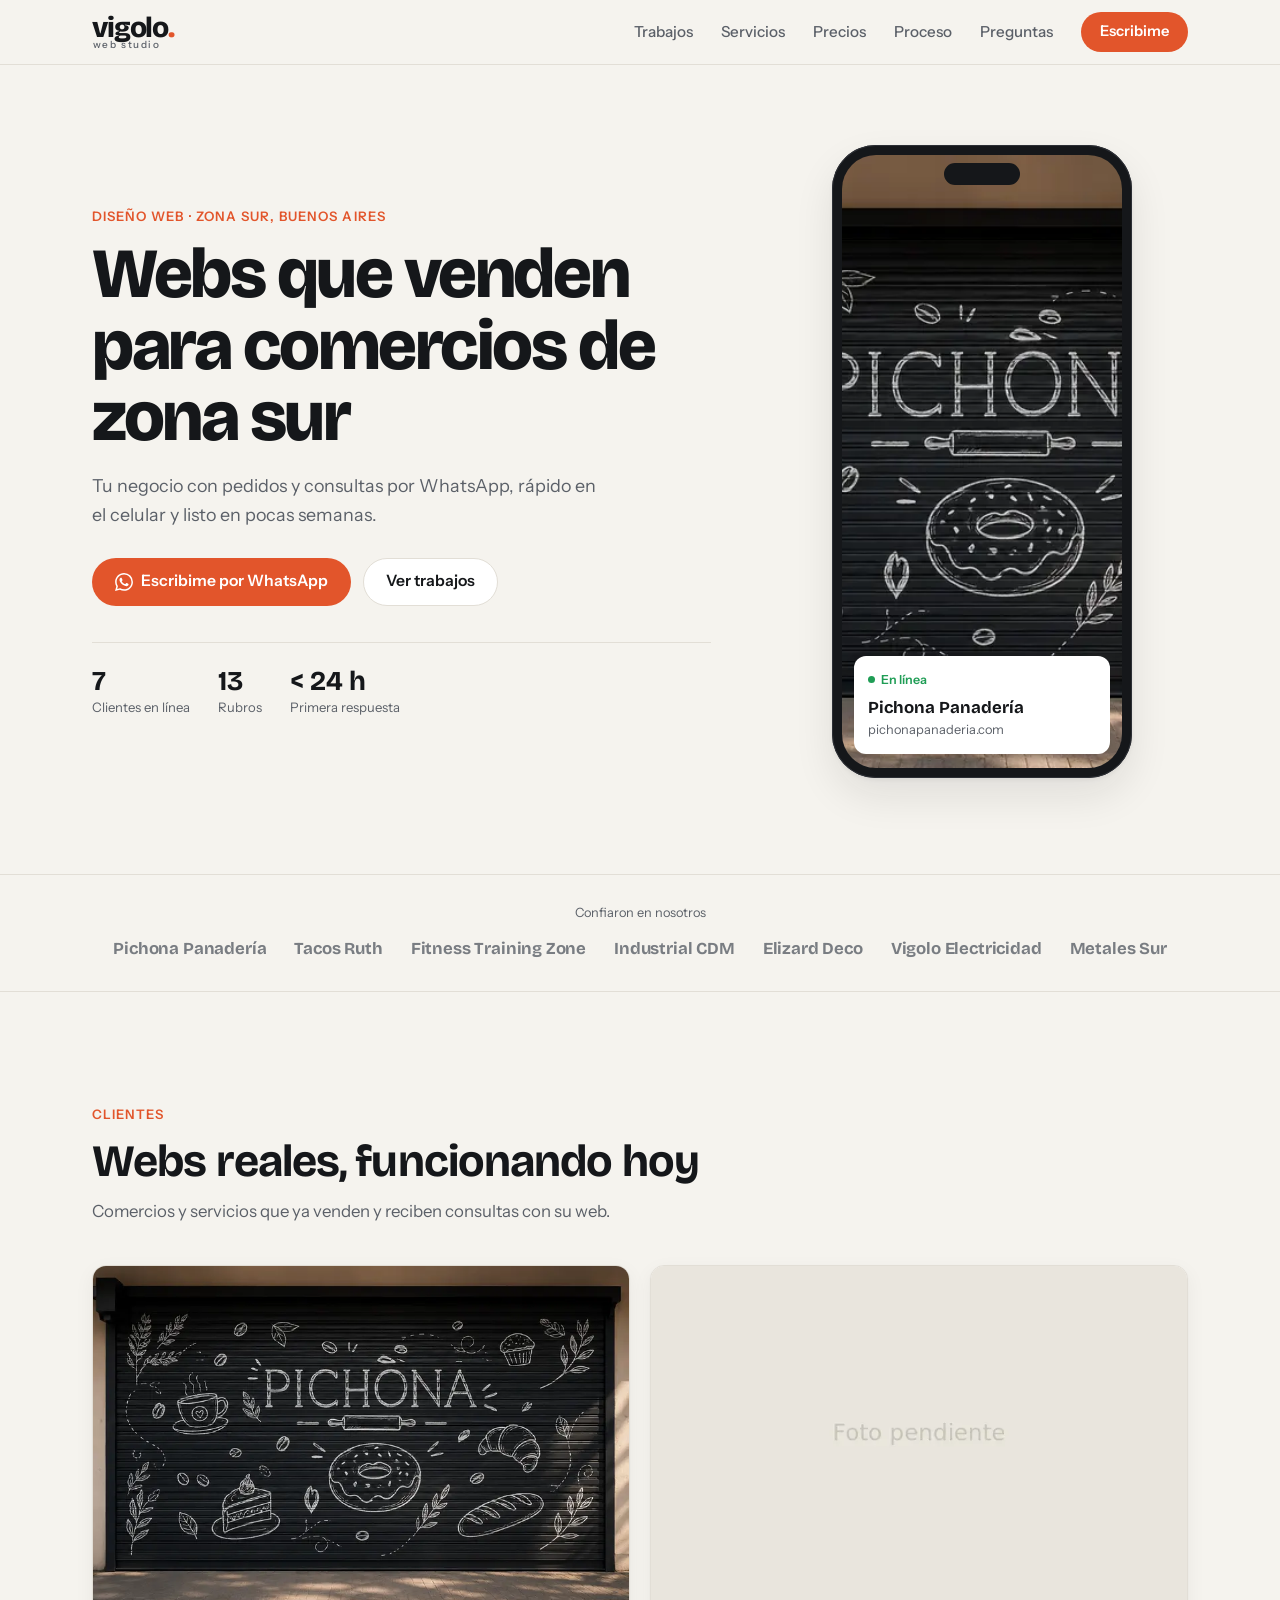
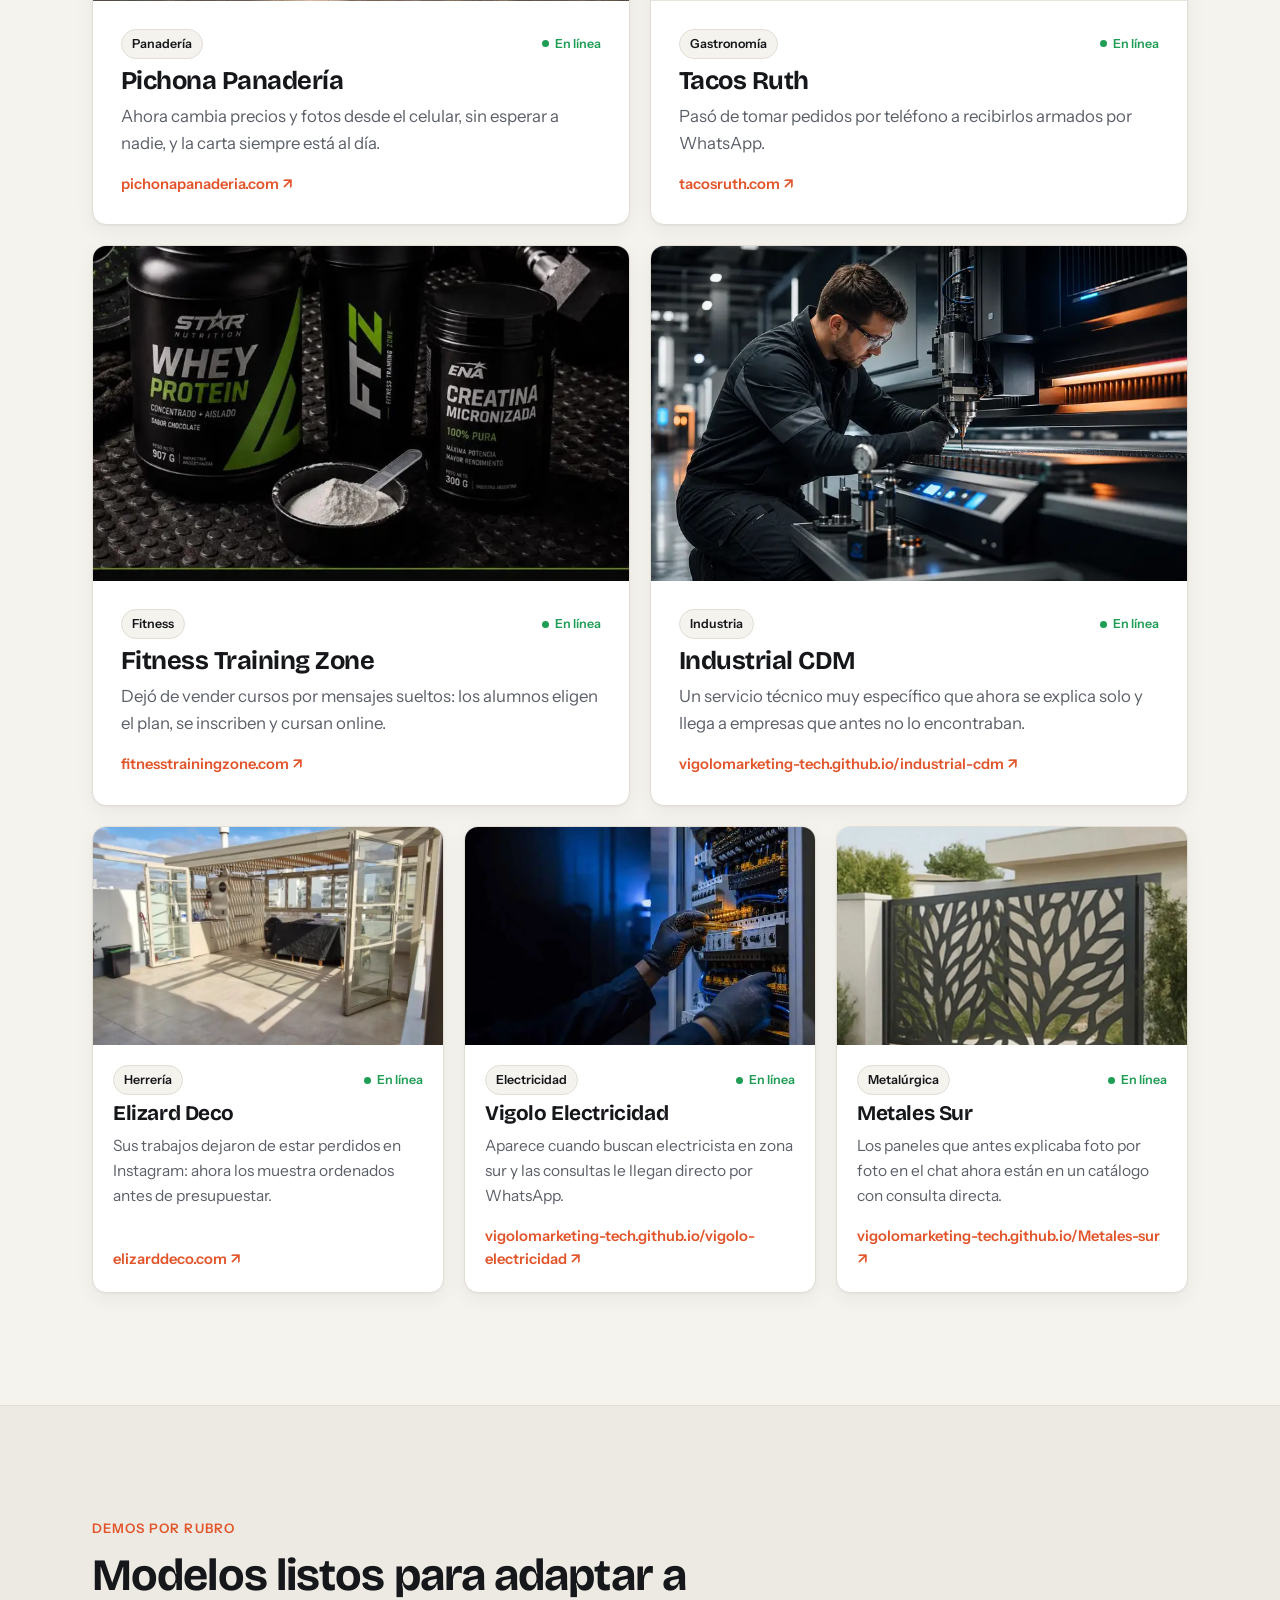
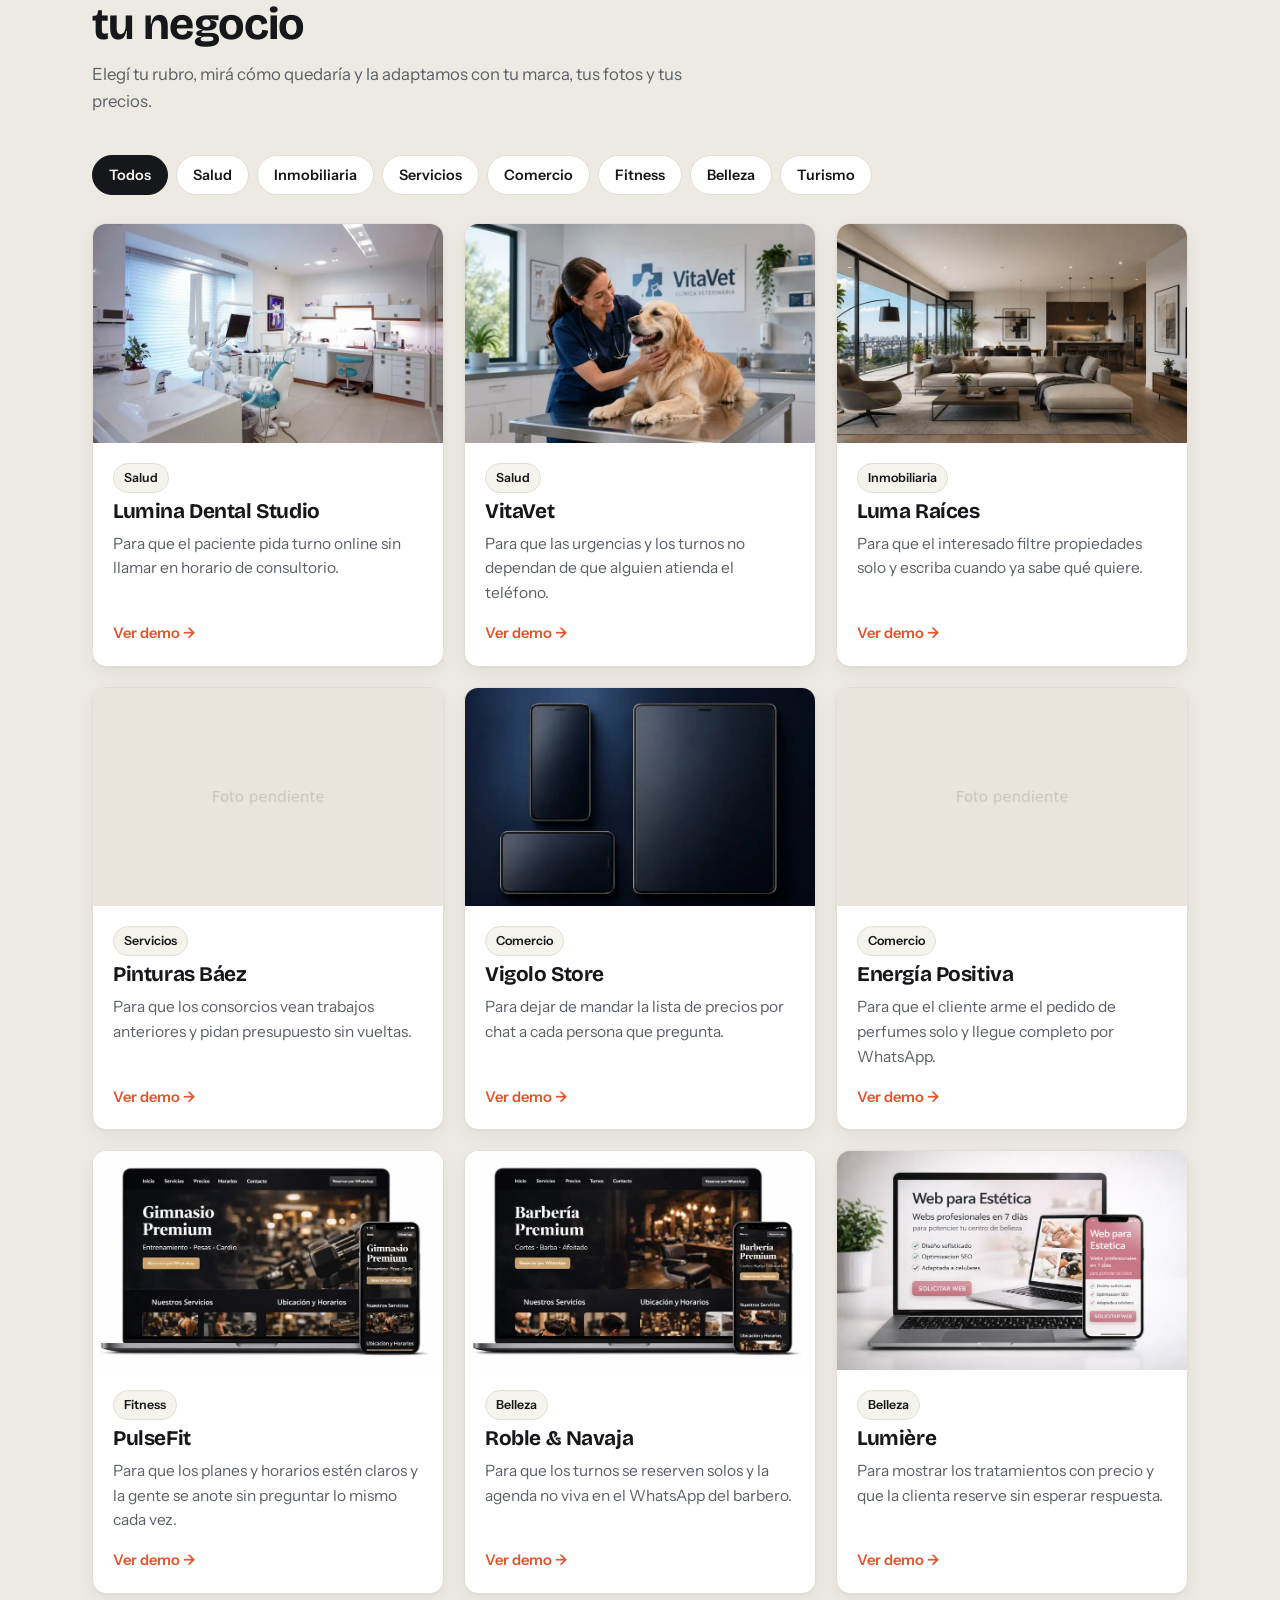
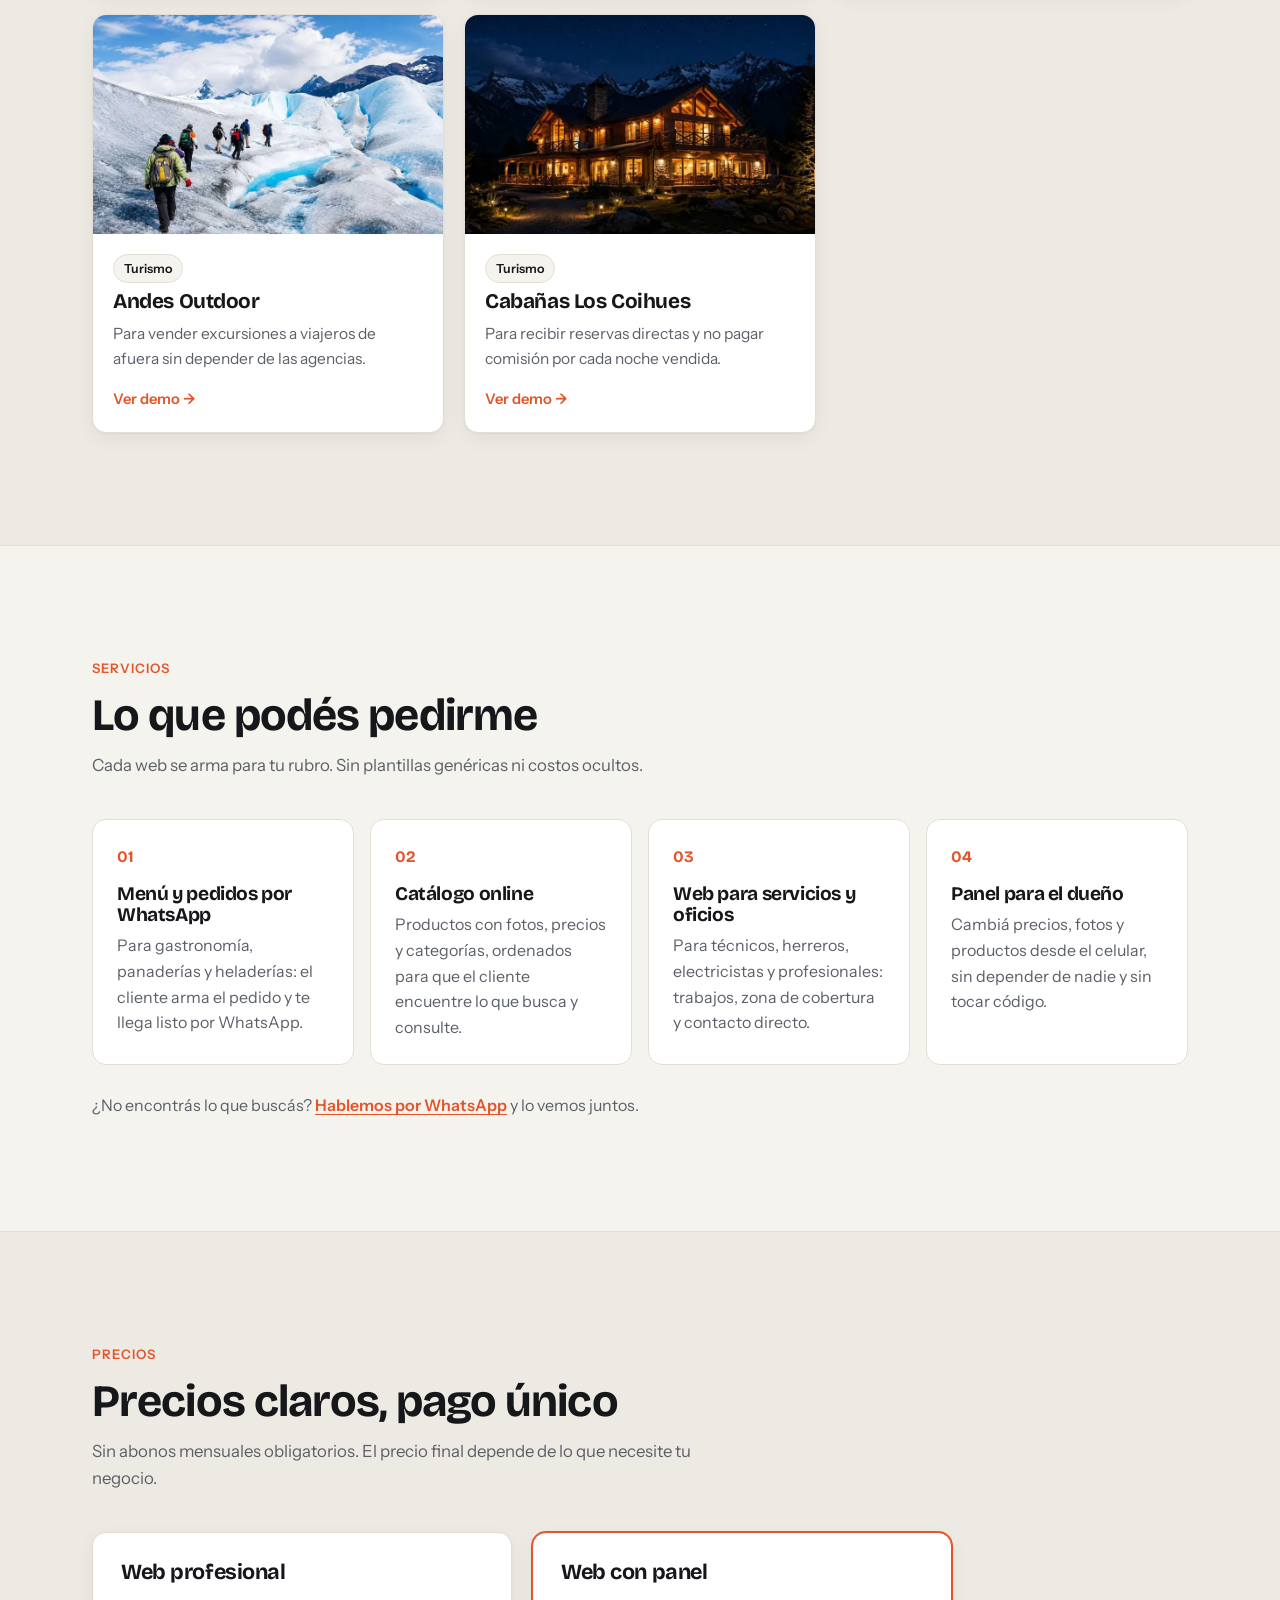
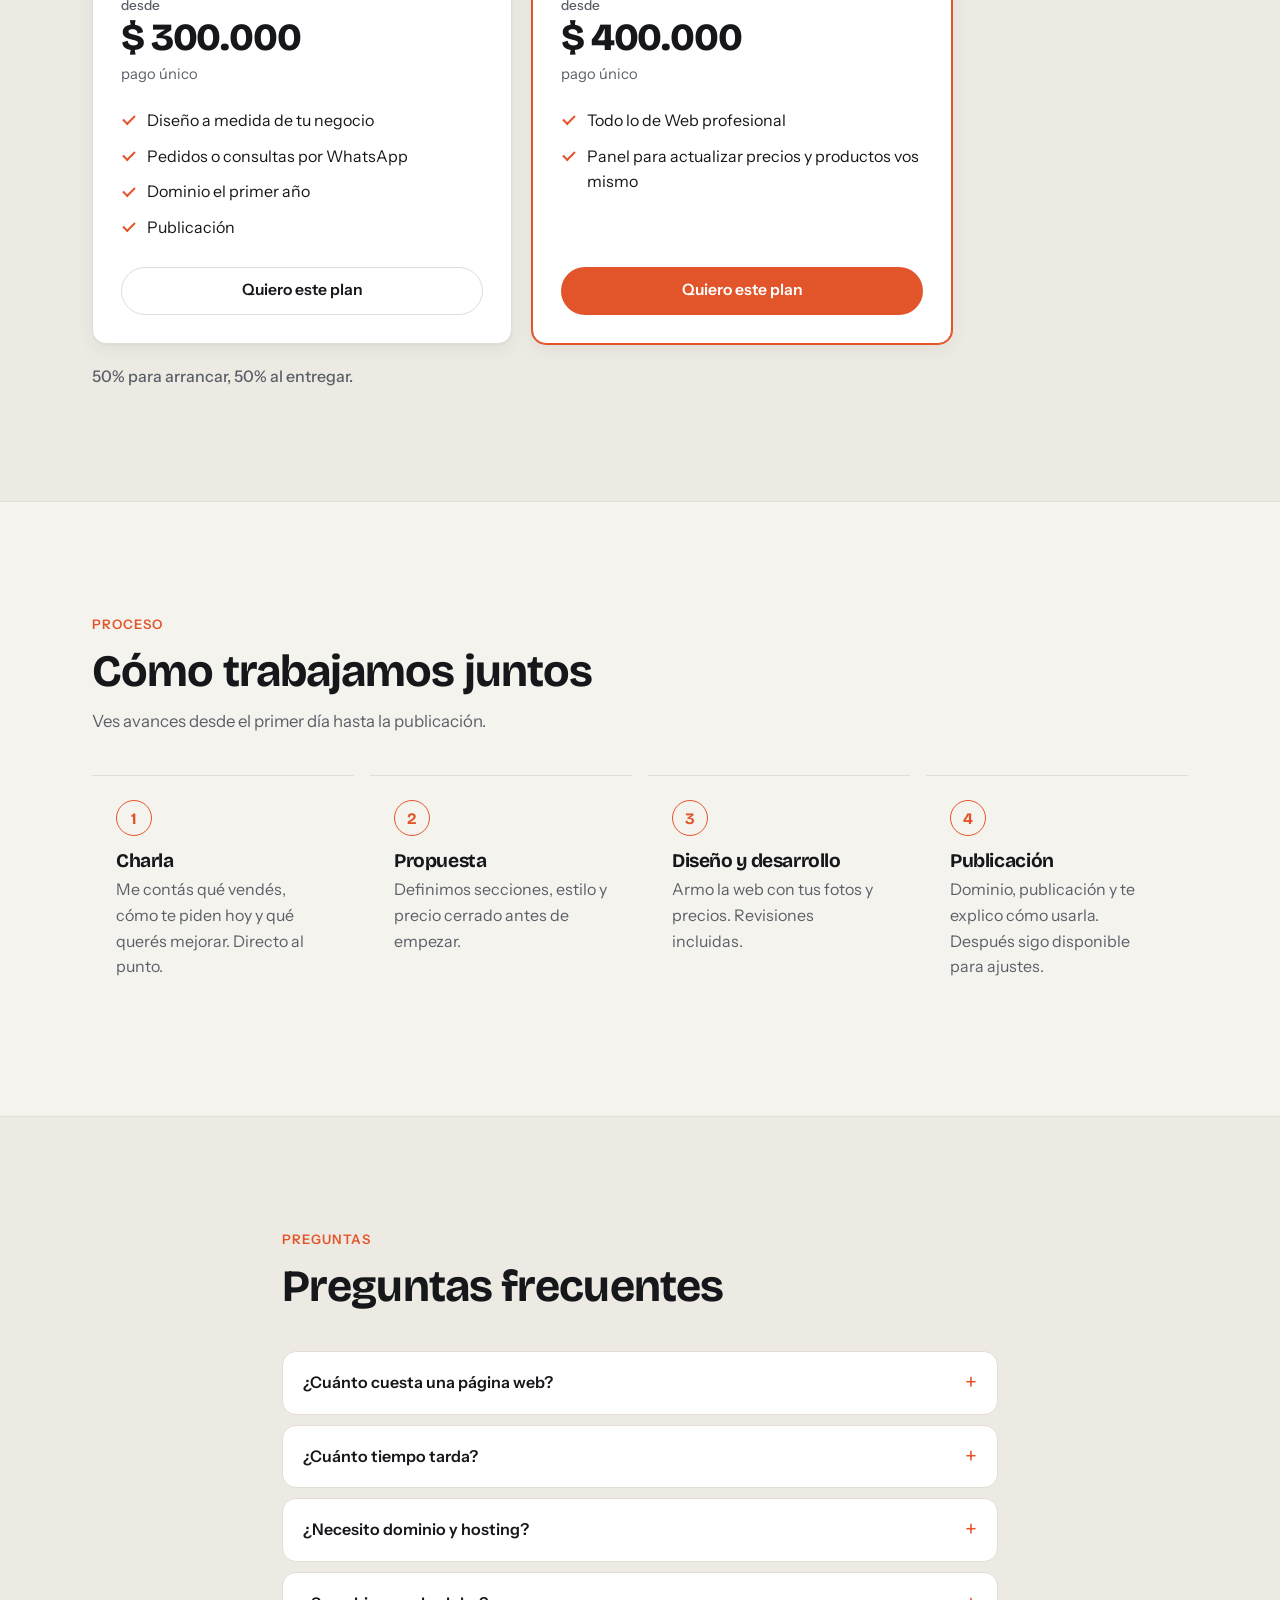
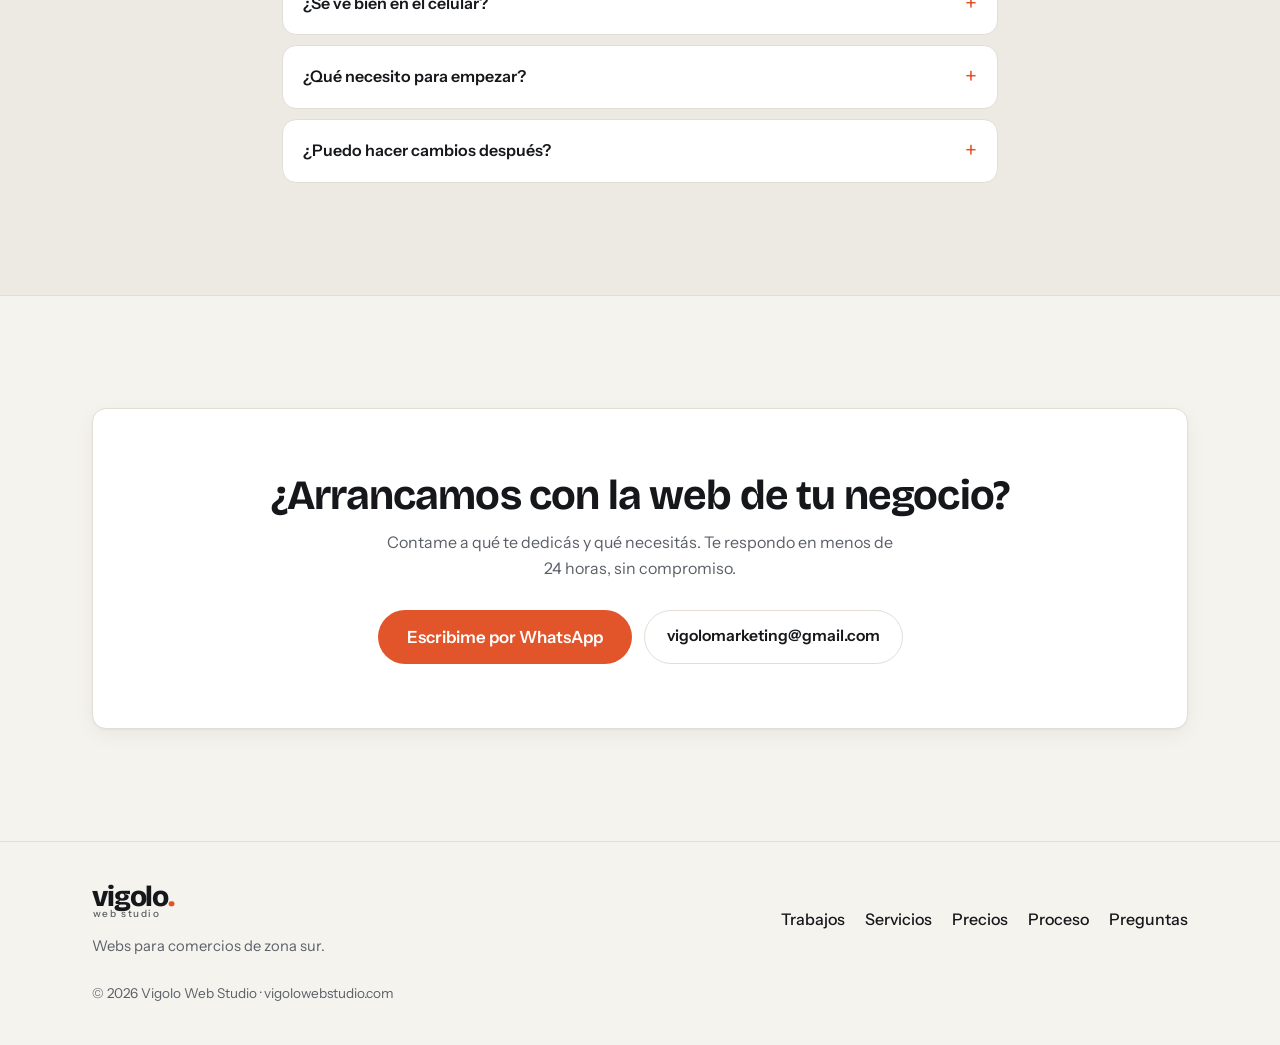
==== commit 4739154d: "Rediseño: tema claro, portfolio desde datos y sección de precios - proyectos.js con PROYECTOS y PREC" ====
--- a/index.html
+++ b/index.html
@@ -3,53 +3,57 @@
 <head>
   <meta charset="UTF-8" />
   <meta name="viewport" content="width=device-width, initial-scale=1.0" />
-
-  <!-- Favicon inline (no requiere archivo extra) -->
-  <link rel="icon" href="data:image/svg+xml,<svg xmlns='http://www.w3.org/2000/svg' viewBox='0 0 100 100'><rect width='100' height='100' rx='20' fill='%2376baff'/><text y='.88em' font-size='78' font-family='Arial,sans-serif' font-weight='900' fill='%2306101d' x='14'>V</text></svg>">
+  <script>document.documentElement.classList.add('js')</script>
+
+  <link rel="icon" type="image/svg+xml" href="favicon.svg" />
 
   <!-- SEO primario -->
-  <title>Vigolo Web Studio | Diseño web profesional para negocios</title>
-  <meta name="description" content="Diseñamos páginas web profesionales, modernas y orientadas a vender para negocios, marcas y emprendimientos. Responsive, rápidas y pensadas para generar consultas reales." />
+  <title>Vigolo Web Studio | Webs que venden para comercios de zona sur</title>
+  <meta name="description" content="Webs para comercios de zona sur: pedidos y consultas por WhatsApp, diseño a medida y rápidas en el celular. Mirá trabajos reales y precios." />
   <meta name="robots" content="index, follow" />
   <link rel="canonical" href="https://vigolowebstudio.com/" />
 
   <!-- Open Graph -->
   <meta property="og:type" content="website" />
   <meta property="og:url" content="https://vigolowebstudio.com/" />
-  <meta property="og:title" content="Vigolo Web Studio | Diseño web profesional para negocios" />
-  <meta property="og:description" content="Webs profesionales para negocios que quieren verse mejor online y generar más clientes. Diseño moderno, responsive y orientado a conversión." />
+  <meta property="og:title" content="Vigolo Web Studio | Webs que venden para comercios de zona sur" />
+  <meta property="og:description" content="Pedidos y consultas por WhatsApp, diseño a medida y rápidas en el celular. Mirá trabajos reales y precios." />
   <meta property="og:site_name" content="Vigolo Web Studio" />
+  <meta property="og:locale" content="es_AR" />
+  <meta property="og:image" content="https://vigolowebstudio.com/img/og.jpg" />
+  <meta property="og:image:width" content="1200" />
+  <meta property="og:image:height" content="630" />
+  <meta property="og:image:alt" content="vigolo web studio — Webs que venden para comercios de zona sur" />
 
   <!-- Twitter Card -->
   <meta name="twitter:card" content="summary_large_image" />
-  <meta name="twitter:title" content="Vigolo Web Studio | Diseño web profesional" />
-  <meta name="twitter:description" content="Webs profesionales para negocios que quieren verse mejor online y generar más clientes." />
-
-  <!-- Colores para mobile browser UI -->
-  <meta name="theme-color" content="#05070c" />
+  <meta name="twitter:title" content="Vigolo Web Studio | Webs que venden para comercios de zona sur" />
+  <meta name="twitter:description" content="Pedidos y consultas por WhatsApp, diseño a medida y rápidas en el celular." />
+  <meta name="twitter:image" content="https://vigolowebstudio.com/img/og.jpg" />
+
+  <meta name="theme-color" content="#F5F3EE" media="(prefers-color-scheme: light)" />
+  <meta name="theme-color" content="#121316" media="(prefers-color-scheme: dark)" />
 
   <!-- Fonts -->
   <link rel="preconnect" href="https://fonts.googleapis.com" />
   <link rel="preconnect" href="https://fonts.gstatic.com" crossorigin />
-  <link href="https://fonts.googleapis.com/css2?family=Inter:wght@400;500;600;700;800;900&display=swap" rel="stylesheet" />
+  <link href="https://fonts.googleapis.com/css2?family=Bricolage+Grotesque:opsz,wght@12..96,600..800&family=Instrument+Sans:wght@400..700&display=swap" rel="stylesheet" />
 
   <link rel="stylesheet" href="style.css" />
 </head>
 
 <body>
 
-  <!-- Skip link para accesibilidad con teclado -->
   <a class="skip-link" href="#main-content">Ir al contenido principal</a>
 
   <!-- ═══════════════════════════════════════════ HEADER -->
-  <header class="header" role="banner">
+  <header class="header">
     <div class="container nav">
       <a href="#" class="logo" aria-label="Vigolo Web Studio — Inicio">
-        <span class="logo__mark" aria-hidden="true">V</span>
-        <div>
-          <strong>Vigolo</strong>
-          <small>Web Studio</small>
-        </div>
+        <svg class="logo__svg" viewBox="0 0 124 40" aria-hidden="true">
+          <text class="logo__word" x="0" y="25">vigolo<tspan class="logo__dot">.</tspan></text>
+          <text class="logo__sub" x="1" y="37">web studio</text>
+        </svg>
       </a>
 
       <button class="nav__toggle" aria-label="Abrir menú" aria-expanded="false" aria-controls="main-nav">
@@ -58,17 +62,18 @@
         <span></span>
       </button>
 
-      <nav class="nav__menu" id="main-nav" role="navigation" aria-label="Navegación principal">
-        <a href="#portfolio">Portfolio</a>
+      <nav class="nav__menu" id="main-nav" aria-label="Navegación principal">
+        <a href="#trabajos">Trabajos</a>
         <a href="#servicios">Servicios</a>
+        <a href="#precios">Precios</a>
         <a href="#proceso">Proceso</a>
-        <a href="#faq">FAQ</a>
+        <a href="#preguntas">Preguntas</a>
         <a
-          class="btn btn--nav"
-          href="https://wa.me/541128074105?text=Hola%2C%20quiero%20cotizar%20una%20p%C3%A1gina%20web%20profesional%20para%20mi%20negocio.%20%C2%BFMe%20pas%C3%A1s%20info%3F"
+          class="btn btn--primary btn--sm"
+          href="https://wa.me/5491128074105?text=Hola%2C%20quiero%20cotizar%20una%20p%C3%A1gina%20web%20para%20mi%20negocio.%20%C2%BFMe%20pas%C3%A1s%20info%3F"
           target="_blank"
           rel="noopener noreferrer"
-        >Contactar</a>
+        >Escribime</a>
       </nav>
     </div>
   </header>
@@ -76,634 +81,172 @@
   <main id="main-content">
 
     <!-- ═══════════════════════════════════════════ HERO -->
-    <section class="hero" aria-label="Propuesta de valor principal">
+    <section class="hero">
       <div class="container hero__grid">
 
-        <div class="hero__content">
-          <p class="pill">
-            <span class="pill__dot" aria-hidden="true"></span>
-            Diseño web profesional · Argentina
-          </p>
-
-          <h1>
-            Tu negocio merece una web que
-            <span class="accent">genere clientes</span>
-          </h1>
-
-          <p class="hero__subtitle">
-            Creamos páginas web modernas, rápidas y orientadas a vender — para que tu marca transmita confianza, se diferencie de la competencia y convierta visitas en consultas reales.
-          </p>
+        <div class="hero__content fade-up">
+          <p class="eyebrow">Diseño web · Zona sur, Buenos Aires</p>
+          <h1>Webs que venden para comercios de zona sur</h1>
+          <p class="hero__subtitle">Tu negocio con pedidos y consultas por WhatsApp, rápido en el celular y listo en pocas semanas.</p>
 
           <div class="hero__actions">
             <a
-              class="btn btn--primary btn--wa"
-              href="https://wa.me/541128074105?text=Hola%2C%20quiero%20cotizar%20una%20p%C3%A1gina%20web%20profesional%20para%20mi%20negocio.%20%C2%BFMe%20pas%C3%A1s%20info%3F"
-              target="_blank"
-              rel="noopener noreferrer"
-              aria-label="Cotizar mi web por WhatsApp"
-            >
-              <svg width="20" height="20" viewBox="0 0 24 24" fill="currentColor" aria-hidden="true"><path d="M17.472 14.382c-.297-.149-1.758-.867-2.03-.967-.273-.099-.471-.148-.67.15-.197.297-.767.966-.94 1.164-.173.199-.347.223-.644.075-.297-.15-1.255-.463-2.39-1.475-.883-.788-1.48-1.761-1.653-2.059-.173-.297-.018-.458.13-.606.134-.133.298-.347.446-.52.149-.174.198-.298.298-.497.099-.198.05-.371-.025-.52-.075-.149-.669-1.612-.916-2.207-.242-.579-.487-.5-.669-.51-.173-.008-.371-.01-.57-.01-.198 0-.52.074-.792.372-.272.297-1.04 1.016-1.04 2.479 0 1.462 1.065 2.875 1.213 3.074.149.198 2.096 3.2 5.077 4.487.709.306 1.262.489 1.694.625.712.227 1.36.195 1.871.118.571-.085 1.758-.719 2.006-1.413.248-.694.248-1.289.173-1.413-.074-.124-.272-.198-.57-.347m-5.421 7.403h-.004a9.87 9.87 0 01-5.031-1.378l-.361-.214-3.741.982.998-3.648-.235-.374a9.86 9.86 0 01-1.51-5.26c.001-5.45 4.436-9.884 9.888-9.884 2.64 0 5.122 1.03 6.988 2.898a9.825 9.825 0 012.893 6.994c-.003 5.45-4.437 9.884-9.885 9.884m8.413-18.297A11.815 11.815 0 0012.05 0C5.495 0 .16 5.335.157 11.892c0 2.096.547 4.142 1.588 5.945L.057 24l6.305-1.654a11.882 11.882 0 005.683 1.448h.005c6.554 0 11.89-5.335 11.893-11.893a11.821 11.821 0 00-3.48-8.413z"/></svg>
-              Quiero cotizar mi web
-            </a>
-
-            <a class="btn btn--secondary" href="#portfolio">
-              Ver trabajos →
-            </a>
-          </div>
-
-          <div class="hero__stats" role="list" aria-label="Estadísticas">
-            <div class="hero__stat" role="listitem">
-              <strong>+15</strong>
-              <span>Proyectos</span>
-            </div>
-            <div class="hero__stat-divider" aria-hidden="true"></div>
-            <div class="hero__stat" role="listitem">
-              <strong>100%</strong>
-              <span>Responsive</span>
-            </div>
-            <div class="hero__stat-divider" aria-hidden="true"></div>
-            <div class="hero__stat" role="listitem">
-              <strong>&lt; 24h</strong>
-              <span>Primera respuesta</span>
-            </div>
-          </div>
-        </div>
-
-        <div class="hero__visual" aria-hidden="true">
-          <div class="visual-card">
-            <div class="visual-card__top">
-              <span class="dot dot--red"></span>
-              <span class="dot dot--yellow"></span>
-              <span class="dot dot--green"></span>
-              <span class="visual-card__url">vigolowebstudio.com</span>
-            </div>
-            <div class="visual-card__body">
-              <p class="visual-card__tag">Presencia digital</p>
-              <h2>Tu negocio online, claro y profesional</h2>
-              <p>Diseño, estructura y desarrollo pensados para que tus clientes entiendan rápido qué ofrecés y cómo contactarte.</p>
-
-              <div class="visual-card__items">
-                <span class="visual-card__item">
-                  <svg width="15" height="15" viewBox="0 0 24 24" fill="none" stroke="currentColor" stroke-width="2.5" aria-hidden="true"><polyline points="20 6 9 17 4 12"/></svg>
-                  Imagen profesional
-                </span>
-                <span class="visual-card__item">
-                  <svg width="15" height="15" viewBox="0 0 24 24" fill="none" stroke="currentColor" stroke-width="2.5" aria-hidden="true"><polyline points="20 6 9 17 4 12"/></svg>
-                  Web responsive
-                </span>
-                <span class="visual-card__item">
-                  <svg width="15" height="15" viewBox="0 0 24 24" fill="none" stroke="currentColor" stroke-width="2.5" aria-hidden="true"><polyline points="20 6 9 17 4 12"/></svg>
-                  Contacto directo
-                </span>
-                <span class="visual-card__item">
-                  <svg width="15" height="15" viewBox="0 0 24 24" fill="none" stroke="currentColor" stroke-width="2.5" aria-hidden="true"><polyline points="20 6 9 17 4 12"/></svg>
-                  Carga rápida
-                </span>
-              </div>
-
-              <div class="visual-card__cta">
-                <div class="visual-card__btn-primary"></div>
-                <div class="visual-card__btn-secondary"></div>
-              </div>
-            </div>
-          </div>
-        </div>
-
-      </div>
-    </section>
-
-    <!-- ═══════════════════════════════════════════ BENEFITS BAR -->
-    <section class="benefits" aria-label="Beneficios clave">
-      <div class="container">
-        <div class="benefits-grid">
-
-          <div class="benefit-item">
-            <div class="benefit-icon" aria-hidden="true">
-              <svg width="20" height="20" viewBox="0 0 24 24" fill="none" stroke="currentColor" stroke-width="2"><path d="M12 22s8-4 8-10V5l-8-3-8 3v7c0 6 8 10 8 10z"/></svg>
-            </div>
-            <div>
-              <strong>Transmitís confianza</strong>
-              <p>Una web profesional convierte más visitas en clientes que cualquier otra estrategia.</p>
-            </div>
-          </div>
-
-          <div class="benefit-item">
-            <div class="benefit-icon" aria-hidden="true">
-              <svg width="20" height="20" viewBox="0 0 24 24" fill="none" stroke="currentColor" stroke-width="2"><circle cx="12" cy="12" r="10"/><path d="M12 6v6l4 2"/></svg>
-            </div>
-            <div>
-              <strong>Entregamos rápido</strong>
-              <p>Proceso claro y ordenado. Sin demoras ni vueltas innecesarias.</p>
-            </div>
-          </div>
-
-          <div class="benefit-item">
-            <div class="benefit-icon" aria-hidden="true">
-              <svg width="20" height="20" viewBox="0 0 24 24" fill="none" stroke="currentColor" stroke-width="2"><rect x="5" y="2" width="14" height="20" rx="2"/><line x1="12" y1="18" x2="12.01" y2="18"/></svg>
-            </div>
-            <div>
-              <strong>100% responsive</strong>
-              <p>Perfecta en celular, tablet y computadora. Siempre.</p>
-            </div>
-          </div>
-
-          <div class="benefit-item">
-            <div class="benefit-icon" aria-hidden="true">
-              <svg width="20" height="20" viewBox="0 0 24 24" fill="none" stroke="currentColor" stroke-width="2"><path d="M12 20h9"/><path d="M16.5 3.5a2.121 2.121 0 013 3L7 19l-4 1 1-4L16.5 3.5z"/></svg>
-            </div>
-            <div>
-              <strong>Diseño a medida</strong>
-              <p>Sin plantillas genéricas. Cada web se diseña para tu rubro y objetivos.</p>
-            </div>
-          </div>
-
-        </div>
-      </div>
-    </section>
-
-    <!-- ═══════════════════════════════════════════ PORTFOLIO -->
-    <section id="portfolio" class="section" aria-labelledby="portfolio-title">
-      <div class="container">
-        <div class="section__head fade-up">
-          <p class="eyebrow">Portfolio</p>
-          <h2 id="portfolio-title">Trabajos y proyectos reales</h2>
-          <p>Proyectos desarrollados para distintos rubros. Cada web transmite profesionalismo, genera confianza y convierte visitas en consultas.</p>
-        </div>
-
-        <!--
-          ╔══════════════════════════════════════════════════════════╗
-          ║  PORTFOLIO — Cómo agregar un proyecto                     ║
-          ╠══════════════════════════════════════════════════════════╣
-          ║  Copiá un bloque <a class="project-card"> y cambiá:      ║
-          ║  href, aria-label, la imagen (src + alt), badges, h3, p. ║
-          ║                                                          ║
-          ║  Proyecto DESTACADO (ancho completo, imagen grande):     ║
-          ║  - Usá la clase project-card--featured                   ║
-          ║  - Poné badge--featured en el primer badge               ║
-          ║                                                          ║
-          ║  La imagen usa loading="lazy" + onerror que oculta la    ║
-          ║  foto rota y deja un degradado de marca de respaldo.     ║
-          ║  Badges: "Proyecto" = real · "Demo" = demo               ║
-          ╚══════════════════════════════════════════════════════════╝
-        -->
-
-        <!-- PROYECTOS DESTACADOS (ancho completo) -->
-        <div class="portfolio-featured">
-
-          <a
-            class="project-card project-card--featured"
-            href="https://fitnesstrainingzone.com"
-            target="_blank"
-            rel="noopener noreferrer"
-            aria-label="Ver proyecto Fitness Training Zone"
-          >
-            <div class="project-card__media">
-              <img loading="lazy" onerror="this.style.display='none'"
-                   src="https://images.unsplash.com/photo-1534438327276-14e5300c3a48?auto=format&fit=crop&w=1200&q=80"
-                   alt="Vista del sitio Fitness Training Zone" />
-              <span class="project-card__frame" aria-hidden="true"></span>
-              <span class="project-card__live"><span class="live-dot"></span>En vivo</span>
-            </div>
-            <div class="project-card__body">
-              <div class="project-card__badges">
-                <span class="badge badge--featured">Proyecto destacado</span>
-                <span class="badge">Fitness · Entrenador personal</span>
-              </div>
-              <h3>Fitness Training Zone</h3>
-              <p>Web profesional para entrenador personal: planes, servicios y contacto directo por WhatsApp. Una presencia digital que transmite autoridad y convierte visitas en consultas.</p>
-              <span class="project-card__link">Ver sitio en vivo →</span>
-            </div>
-          </a>
-
-          <a
-            class="project-card project-card--featured project-card--reverse"
-            href="https://vigolomarketing-tech.github.io/industrial-cdm/"
-            target="_blank"
-            rel="noopener noreferrer"
-            aria-label="Ver proyecto Industrial CDM"
-          >
-            <div class="project-card__media">
-              <img loading="lazy" onerror="this.style.display='none'"
-                   src="https://vigolomarketing-tech.github.io/industrial-cdm/assets/hero-laser-machine.png"
-                   alt="Vista del sitio Industrial CDM — servicio técnico de máquinas láser" />
-              <span class="project-card__frame" aria-hidden="true"></span>
-              <span class="project-card__live"><span class="live-dot"></span>En vivo</span>
-            </div>
-            <div class="project-card__body">
-              <div class="project-card__badges">
-                <span class="badge badge--featured">Proyecto destacado</span>
-                <span class="badge">Industrial · B2B</span>
-              </div>
-              <h3>Industrial CDM</h3>
-              <p>Sitio corporativo para servicio técnico de máquinas láser industriales: mantenimiento, parametrización y capacitación. Diseño sobrio, técnico y de alto nivel para un rubro exigente.</p>
-              <span class="project-card__link">Ver sitio en vivo →</span>
-            </div>
-          </a>
-
-        </div>
-
-        <!-- RESTO DE PROYECTOS -->
-        <div class="portfolio-grid">
-
-          <a class="project-card" href="https://elizarddeco.com" target="_blank" rel="noopener noreferrer" aria-label="Ver proyecto Elizard Deco">
-            <div class="project-card__media" style="background:linear-gradient(135deg,#2b2f36,#484f59 55%,#20242b)">
-              <img loading="lazy" onerror="this.style.display='none'"
-                   src="https://vigolomarketing-tech.github.io/vigolo-web-demos-/elizarddeco/img/render/render-2.jpg"
-                   alt="Proyecto de decoración y diseño de estructuras metálicas — Elizard Deco" />
-              <span class="project-card__frame" aria-hidden="true"></span>
-              <span class="project-card__live"><span class="live-dot"></span>En vivo</span>
-            </div>
-            <div class="project-card__body">
-              <div class="project-card__badges">
-                <span class="badge">Proyecto</span>
-                <span class="badge">Decoración</span>
-              </div>
-              <h3>Elizard Deco</h3>
-              <p>Web para marca de decoración: catálogo visual, identidad cuidada y confianza para vender.</p>
-              <span class="project-card__link">Ver sitio en vivo →</span>
-            </div>
-          </a>
-
-          <a class="project-card" href="https://vigolomarketing-tech.github.io/vigolo-electricidad/" target="_blank" rel="noopener noreferrer" aria-label="Ver proyecto Electricidad">
-            <div class="project-card__media">
-              <img loading="lazy" onerror="this.style.display='none'"
-                   src="https://images.unsplash.com/photo-1558618666-fcd25c85cd64?auto=format&fit=crop&w=800&q=80"
-                   alt="Vista del sitio de Electricidad" />
-              <span class="project-card__frame" aria-hidden="true"></span>
-              <span class="project-card__live"><span class="live-dot"></span>En vivo</span>
-            </div>
-            <div class="project-card__body">
-              <div class="project-card__badges">
-                <span class="badge">Proyecto</span>
-                <span class="badge">Servicios</span>
-              </div>
-              <h3>Electricidad</h3>
-              <p>Sitio profesional para servicios domiciliarios, industriales y matriculados.</p>
-              <span class="project-card__link">Ver sitio en vivo →</span>
-            </div>
-          </a>
-
-          <a class="project-card" href="https://vigolomarketing-tech.github.io/Metales-sur/" target="_blank" rel="noopener noreferrer" aria-label="Ver proyecto Metales Sur">
-            <div class="project-card__media">
-              <img loading="lazy" onerror="this.style.display='none'"
-                   src="img/metales-sur.jpg"
-                   alt="Portón con diseño de corte láser en chapa — proyecto Metales Sur" />
-              <span class="project-card__frame" aria-hidden="true"></span>
-              <span class="project-card__live"><span class="live-dot"></span>En vivo</span>
-            </div>
-            <div class="project-card__body">
-              <div class="project-card__badges">
-                <span class="badge">Proyecto</span>
-                <span class="badge">Catálogo</span>
-              </div>
-              <h3>Metales Sur</h3>
-              <p>Catálogo digital para productos, categorías, consultas y presencia de marca.</p>
-              <span class="project-card__link">Ver sitio en vivo →</span>
-            </div>
-          </a>
-
-          <a class="project-card" href="https://vigolomarketing-tech.github.io/clinica-dental-demo/" target="_blank" rel="noopener noreferrer" aria-label="Ver demo Clínica Dental">
-            <div class="project-card__media">
-              <img loading="lazy" onerror="this.style.display='none'"
-                   src="img/clinica-dental.jpg"
-                   alt="Consultorio odontológico moderno con equipamiento digital — demo Lumina Dental Studio" />
-              <span class="project-card__frame" aria-hidden="true"></span>
-              <span class="project-card__live project-card__live--demo">Demo</span>
-            </div>
-            <div class="project-card__body">
-              <div class="project-card__badges">
-                <span class="badge">Demo</span>
-                <span class="badge">Odontología</span>
-              </div>
-              <h3>Odontología · Lumina Dental Studio</h3>
-              <p>Web para clínicas dentales: tratamientos, tecnología y turnos online que generan confianza antes de la primera consulta.</p>
-              <span class="project-card__link">Ver demo →</span>
-            </div>
-          </a>
-
-          <a class="project-card" href="https://vigolomarketing-tech.github.io/demo-inmobiliaria-/" target="_blank" rel="noopener noreferrer" aria-label="Ver demo Inmobiliaria">
-            <div class="project-card__media">
-              <img loading="lazy" onerror="this.style.display='none'"
-                   src="img/inmobiliaria.jpg"
-                   alt="Living moderno con ventanal de piso a techo y vista a la ciudad — demo inmobiliaria Luma Raíces" />
-              <span class="project-card__frame" aria-hidden="true"></span>
-              <span class="project-card__live project-card__live--demo">Demo</span>
-            </div>
-            <div class="project-card__body">
-              <div class="project-card__badges">
-                <span class="badge">Demo</span>
-                <span class="badge">Inmobiliaria</span>
-              </div>
-              <h3>Inmobiliaria · Luma Raíces</h3>
-              <p>Buscador de propiedades con filtros por operación, tipo y zona: la vidriera digital ideal para captar y calificar leads.</p>
-              <span class="project-card__link">Ver demo →</span>
-            </div>
-          </a>
-
-          <a class="project-card" href="https://vigolomarketing-tech.github.io/demo-veterinaria-/" target="_blank" rel="noopener noreferrer" aria-label="Ver demo Veterinaria">
-            <div class="project-card__media">
-              <img loading="lazy" onerror="this.style.display='none'"
-                   src="img/veterinaria.jpg"
-                   alt="Veterinaria atendiendo a un golden retriever en consulta — demo VitaVet" />
-              <span class="project-card__frame" aria-hidden="true"></span>
-              <span class="project-card__live project-card__live--demo">Demo</span>
-            </div>
-            <div class="project-card__body">
-              <div class="project-card__badges">
-                <span class="badge">Demo</span>
-                <span class="badge">Veterinaria</span>
-              </div>
-              <h3>Veterinaria · VitaVet</h3>
-              <p>Sitio para clínicas veterinarias: servicios, urgencias y turnos online que transmiten cercanía y profesionalismo.</p>
-              <span class="project-card__link">Ver demo →</span>
-            </div>
-          </a>
-
-          <a class="project-card" href="https://vigolomarketing-tech.github.io/demo-iphone/" target="_blank" rel="noopener noreferrer" aria-label="Ver demo Tienda de iPhones">
-            <div class="project-card__media">
-              <img loading="lazy" onerror="this.style.display='none'"
-                   src="img/iphone-landing.jpg"
-                   alt="iPhone y tablet en mockup sobre fondo azul oscuro — demo Tienda de iPhones" />
-              <span class="project-card__frame" aria-hidden="true"></span>
-              <span class="project-card__live project-card__live--demo">Demo</span>
-            </div>
-            <div class="project-card__body">
-              <div class="project-card__badges">
-                <span class="badge">Demo</span>
-                <span class="badge">Tecnología · Retail</span>
-              </div>
-              <h3>Tienda de iPhones · Vigolo Store</h3>
-              <p>Landing de producto para venta de celulares: catálogo, plan canje y contacto directo por WhatsApp para cerrar ventas rápido.</p>
-              <span class="project-card__link">Ver demo →</span>
-            </div>
-          </a>
-
-          <a class="project-card" href="https://vigolomarketing-tech.github.io/excrusiones-turismo-aventura/" target="_blank" rel="noopener noreferrer" aria-label="Ver demo Turismo Aventura">
-            <div class="project-card__media">
-              <img loading="lazy" onerror="this.style.display='none'"
-                   src="img/excursiones-turismo.jpg"
-                   alt="Grupo de excursionistas caminando sobre un glaciar en la Patagonia — demo Andes Outdoor" />
-              <span class="project-card__frame" aria-hidden="true"></span>
-              <span class="project-card__live project-card__live--demo">Demo</span>
-            </div>
-            <div class="project-card__body">
-              <div class="project-card__badges">
-                <span class="badge">Demo</span>
-                <span class="badge">Turismo aventura</span>
-              </div>
-              <h3>Excursiones · Andes Outdoor</h3>
-              <p>Web para operadores de turismo aventura: excursiones, reservas online y sitio multilenguaje para captar viajeros locales y extranjeros.</p>
-              <span class="project-card__link">Ver demo →</span>
-            </div>
-          </a>
-
-          <a class="project-card" href="https://vigolomarketing-tech.github.io/caba-as-hosteria/" target="_blank" rel="noopener noreferrer" aria-label="Ver demo Cabañas y Hostería">
-            <div class="project-card__media">
-              <img loading="lazy" onerror="this.style.display='none'"
-                   src="img/hosteria.jpg"
-                   alt="Cabaña de madera de noche con montañas nevadas de fondo — demo Cabañas Los Coihues" />
-              <span class="project-card__frame" aria-hidden="true"></span>
-              <span class="project-card__live project-card__live--demo">Demo</span>
-            </div>
-            <div class="project-card__body">
-              <div class="project-card__badges">
-                <span class="badge">Demo</span>
-                <span class="badge">Alojamiento turístico</span>
-              </div>
-              <h3>Hostería · Cabañas Los Coihues</h3>
-              <p>Sitio para alojamientos turísticos: disponibilidad, reserva online y presentación visual que enamora antes de llegar al destino.</p>
-              <span class="project-card__link">Ver demo →</span>
-            </div>
-          </a>
-
-          <a class="project-card" href="https://vigolomarketing-tech.github.io/vigolo-web-demos-/gym/" target="_blank" rel="noopener noreferrer" aria-label="Ver demo Gimnasio / Fitness">
-            <div class="project-card__media">
-              <img loading="lazy" onerror="this.style.display='none'"
-                   src="https://images.unsplash.com/photo-1517836357463-d25dfeac3438?auto=format&fit=crop&w=800&q=80"
-                   alt="Vista de la demo de gimnasio PulseFit" />
-              <span class="project-card__frame" aria-hidden="true"></span>
-              <span class="project-card__live project-card__live--demo">Demo</span>
-            </div>
-            <div class="project-card__body">
-              <div class="project-card__badges">
-                <span class="badge">Demo</span>
-                <span class="badge">Fitness</span>
-              </div>
-              <h3>Gimnasio · PulseFit</h3>
-              <p>Plataforma fitness con planes, reservas online, testimonios, galería y QR de acceso.</p>
-              <span class="project-card__link">Ver demo →</span>
-            </div>
-          </a>
-
-          <a class="project-card" href="https://vigolomarketing-tech.github.io/vigolo-web-demos-/barberia/" target="_blank" rel="noopener noreferrer" aria-label="Ver demo Barbería">
-            <div class="project-card__media">
-              <img loading="lazy" onerror="this.style.display='none'"
-                   src="https://images.unsplash.com/photo-1585747860715-2ba37e788b70?auto=format&fit=crop&w=800&q=80"
-                   alt="Vista de la demo de barbería Roble & Navaja" />
-              <span class="project-card__frame" aria-hidden="true"></span>
-              <span class="project-card__live project-card__live--demo">Demo</span>
-            </div>
-            <div class="project-card__body">
-              <div class="project-card__badges">
-                <span class="badge">Demo</span>
-                <span class="badge">Barbería</span>
-              </div>
-              <h3>Barbería · Roble &amp; Navaja</h3>
-              <p>Demo premium negro y dorado: turnos online, servicios, equipo, galería y reseñas.</p>
-              <span class="project-card__link">Ver demo →</span>
-            </div>
-          </a>
-
-          <a class="project-card" href="https://vigolomarketing-tech.github.io/vigolo-web-demos-/estetica/" target="_blank" rel="noopener noreferrer" aria-label="Ver demo Estética / Salón">
-            <div class="project-card__media">
-              <img loading="lazy" onerror="this.style.display='none'"
-                   src="https://images.unsplash.com/photo-1560750588-73207b1ef5b8?auto=format&fit=crop&w=800&q=80"
-                   alt="Vista de la demo de estética Lumière" />
-              <span class="project-card__frame" aria-hidden="true"></span>
-              <span class="project-card__live project-card__live--demo">Demo</span>
-            </div>
-            <div class="project-card__body">
-              <div class="project-card__badges">
-                <span class="badge">Demo</span>
-                <span class="badge">Estética</span>
-              </div>
-              <h3>Estética · Lumière</h3>
-              <p>Demo elegante y luminosa: tratamientos, reserva de turnos, experiencia y galería.</p>
-              <span class="project-card__link">Ver demo →</span>
-            </div>
-          </a>
-
-        </div>
-      </div>
-    </section>
-
-    <!-- ═══════════════════════════════════════════ SERVICIOS -->
-    <section id="servicios" class="section section--alt" aria-labelledby="servicios-title">
-      <div class="container">
-        <div class="section__head fade-up">
-          <p class="eyebrow">Servicios</p>
-          <h2 id="servicios-title">Lo que podés pedirme</h2>
-          <p>Cada proyecto se presupuesta según el alcance, la estructura y el nivel de desarrollo. Sin costos ocultos ni sorpresas.</p>
-        </div>
-
-        <div class="services-grid">
-
-          <article class="service-card fade-up">
-            <div class="service-card__icon" aria-hidden="true">01</div>
-            <h3>Web institucional</h3>
-            <p>Para negocios que necesitan presentar su marca, servicios, ubicación y canales de contacto de forma profesional.</p>
-            <ul class="service-card__list">
-              <li>Hasta 6 secciones personalizadas</li>
-              <li>Diseño a medida de tu rubro</li>
-              <li>Formulario o WhatsApp integrado</li>
-            </ul>
-          </article>
-
-          <article class="service-card fade-up">
-            <div class="service-card__icon" aria-hidden="true">02</div>
-            <h3>Landing page</h3>
-            <p>Página enfocada en comunicar una oferta, servicio o campaña de forma clara, directa y visual.</p>
-            <ul class="service-card__list">
-              <li>100% orientada a conversión</li>
-              <li>CTA directo a WhatsApp</li>
-              <li>Carga ultra rápida</li>
-            </ul>
-          </article>
-
-          <article class="service-card fade-up">
-            <div class="service-card__icon" aria-hidden="true">03</div>
-            <h3>Catálogo online</h3>
-            <p>Ideal para mostrar productos, categorías, imágenes, detalles y consultas de manera ordenada.</p>
-            <ul class="service-card__list">
-              <li>Filtros y categorías</li>
-              <li>Fichas de producto con detalle</li>
-              <li>Consulta directa por WhatsApp</li>
-            </ul>
-          </article>
-
-          <article class="service-card fade-up">
-            <div class="service-card__icon" aria-hidden="true">04</div>
-            <h3>Web para servicios</h3>
-            <p>Para profesionales, técnicos, oficios y empresas que necesitan transmitir confianza y recibir consultas.</p>
-            <ul class="service-card__list">
-              <li>Sección de servicios detallada</li>
-              <li>Sobre vos / tu empresa</li>
-              <li>Testimonios y contacto</li>
-            </ul>
-          </article>
-
-        </div>
-
-        <p class="services-note">
-          ¿No encontrás lo que buscás?
-          <a
-            href="https://wa.me/541128074105?text=Hola%2C%20tengo%20una%20idea%20para%20mi%20web.%20%C2%BFPodemos%20hablar%3F"
-            target="_blank"
-            rel="noopener noreferrer"
-          >Hablemos por WhatsApp</a>
-          y lo analizamos juntos.
-        </p>
-      </div>
-    </section>
-
-    <!-- ═══════════════════════════════════════════ POR QUÉ ELEGIRNOS -->
-    <section class="section" aria-labelledby="enfoque-title">
-      <div class="container">
-        <div class="split-clean fade-up">
-          <div class="split-clean__left">
-            <p class="eyebrow">Por qué elegirnos</p>
-            <h2 id="enfoque-title">No es solo diseño. Es estructura para generar confianza y ventas.</h2>
-            <a
-              class="btn btn--primary btn--wa"
-              href="https://wa.me/541128074105?text=Hola%2C%20quiero%20cotizar%20una%20p%C3%A1gina%20web%20profesional%20para%20mi%20negocio.%20%C2%BFMe%20pas%C3%A1s%20info%3F"
+              class="btn btn--primary"
+              href="https://wa.me/5491128074105?text=Hola%2C%20quiero%20cotizar%20una%20p%C3%A1gina%20web%20para%20mi%20negocio.%20%C2%BFMe%20pas%C3%A1s%20info%3F"
               target="_blank"
               rel="noopener noreferrer"
             >
               <svg width="18" height="18" viewBox="0 0 24 24" fill="currentColor" aria-hidden="true"><path d="M17.472 14.382c-.297-.149-1.758-.867-2.03-.967-.273-.099-.471-.148-.67.15-.197.297-.767.966-.94 1.164-.173.199-.347.223-.644.075-.297-.15-1.255-.463-2.39-1.475-.883-.788-1.48-1.761-1.653-2.059-.173-.297-.018-.458.13-.606.134-.133.298-.347.446-.52.149-.174.198-.298.298-.497.099-.198.05-.371-.025-.52-.075-.149-.669-1.612-.916-2.207-.242-.579-.487-.5-.669-.51-.173-.008-.371-.01-.57-.01-.198 0-.52.074-.792.372-.272.297-1.04 1.016-1.04 2.479 0 1.462 1.065 2.875 1.213 3.074.149.198 2.096 3.2 5.077 4.487.709.306 1.262.489 1.694.625.712.227 1.36.195 1.871.118.571-.085 1.758-.719 2.006-1.413.248-.694.248-1.289.173-1.413-.074-.124-.272-.198-.57-.347m-5.421 7.403h-.004a9.87 9.87 0 01-5.031-1.378l-.361-.214-3.741.982.998-3.648-.235-.374a9.86 9.86 0 01-1.51-5.26c.001-5.45 4.436-9.884 9.888-9.884 2.64 0 5.122 1.03 6.988 2.898a9.825 9.825 0 012.893 6.994c-.003 5.45-4.437 9.884-9.885 9.884m8.413-18.297A11.815 11.815 0 0012.05 0C5.495 0 .16 5.335.157 11.892c0 2.096.547 4.142 1.588 5.945L.057 24l6.305-1.654a11.882 11.882 0 005.683 1.448h.005c6.554 0 11.89-5.335 11.893-11.893a11.821 11.821 0 00-3.48-8.413z"/></svg>
-              Hablar con Santiago
+              Escribime por WhatsApp
             </a>
-          </div>
-
-          <div class="split-clean__right">
-            <div class="value-list">
-              <div class="value-item">
-                <div class="value-icon" aria-hidden="true">
-                  <svg width="16" height="16" viewBox="0 0 24 24" fill="none" stroke="currentColor" stroke-width="2.5"><polyline points="20 6 9 17 4 12"/></svg>
-                </div>
-                <div>
-                  <strong>Código limpio, sin builders</strong>
-                  <p>Sin Wix, sin WordPress pesado. HTML, CSS y JS desde cero. Carga en segundos.</p>
-                </div>
-              </div>
-              <div class="value-item">
-                <div class="value-icon" aria-hidden="true">
-                  <svg width="16" height="16" viewBox="0 0 24 24" fill="none" stroke="currentColor" stroke-width="2.5"><polyline points="20 6 9 17 4 12"/></svg>
-                </div>
-                <div>
-                  <strong>Orientado a conversión</strong>
-                  <p>Estructura pensada para que el visitante entienda rápido qué ofrecés y te escriba.</p>
-                </div>
-              </div>
-              <div class="value-item">
-                <div class="value-icon" aria-hidden="true">
-                  <svg width="16" height="16" viewBox="0 0 24 24" fill="none" stroke="currentColor" stroke-width="2.5"><polyline points="20 6 9 17 4 12"/></svg>
-                </div>
-                <div>
-                  <strong>Diseño único, no plantillas</strong>
-                  <p>Cada proyecto se desarrolla desde cero para tu rubro y tu identidad de marca.</p>
-                </div>
-              </div>
-              <div class="value-item">
-                <div class="value-icon" aria-hidden="true">
-                  <svg width="16" height="16" viewBox="0 0 24 24" fill="none" stroke="currentColor" stroke-width="2.5"><polyline points="20 6 9 17 4 12"/></svg>
-                </div>
-                <div>
-                  <strong>Soporte post-publicación</strong>
-                  <p>No desaparecemos al publicar. Ajustes y cambios disponibles después del lanzamiento.</p>
-                </div>
-              </div>
-            </div>
-          </div>
-        </div>
+            <a class="btn btn--secondary" href="#trabajos">Ver trabajos</a>
+          </div>
+
+          <dl class="hero__stats">
+            <div><dt>Clientes en línea</dt><dd id="stat-clientes">—</dd></div>
+            <div><dt>Rubros</dt><dd id="stat-rubros">—</dd></div>
+            <div><dt>Primera respuesta</dt><dd>&lt; 24 h</dd></div>
+          </dl>
+        </div>
+
+        <!-- Celular con un cliente real (el primer destacado de proyectos.js) -->
+        <a class="phone fade-up" id="hero-phone" href="https://pichonapanaderia.com" target="_blank" rel="noopener noreferrer" aria-label="Ver web de Pichona Panadería">
+          <span class="phone__notch" aria-hidden="true"></span>
+          <span class="phone__screen">
+            <img id="hero-phone-img" src="img/pichona.webp" alt="Pichona Panadería" width="800" height="533" />
+            <span class="phone__caption">
+              <span class="live">En línea</span>
+              <strong id="hero-phone-name">Pichona Panadería</strong>
+              <small id="hero-phone-domain">pichonapanaderia.com</small>
+            </span>
+          </span>
+        </a>
+
+      </div>
+    </section>
+
+    <!-- ═══════════════════════════════════════════ FRANJA DE CLIENTES -->
+    <section class="clients-strip" aria-label="Clientes">
+      <div class="container">
+        <p class="clients-strip__label">Confiaron en nosotros</p>
+        <ul class="clients-strip__list" id="clients-strip"></ul>
+      </div>
+    </section>
+
+    <!-- ═══════════════════════════════════════════ TRABAJOS -->
+    <section id="trabajos" class="section" aria-labelledby="clientes-title">
+      <div class="container">
+        <div class="section__head fade-up">
+          <p class="eyebrow">Clientes</p>
+          <h2 id="clientes-title">Webs reales, funcionando hoy</h2>
+          <p>Comercios y servicios que ya venden y reciben consultas con su web.</p>
+        </div>
+
+        <!-- Las cards salen de proyectos.js -->
+        <div class="grid grid--featured" id="clientes-destacados"></div>
+        <div class="grid" id="clientes-grid"></div>
+      </div>
+    </section>
+
+    <section id="demos" class="section section--alt" aria-labelledby="demos-title">
+      <div class="container">
+        <div class="section__head fade-up">
+          <p class="eyebrow">Demos por rubro</p>
+          <h2 id="demos-title">Modelos listos para adaptar a tu negocio</h2>
+          <p>Elegí tu rubro, mirá cómo quedaría y la adaptamos con tu marca, tus fotos y tus precios.</p>
+        </div>
+
+        <div class="chips" id="demos-chips" role="group" aria-label="Filtrar demos por rubro"></div>
+        <div class="grid" id="demos-grid"></div>
+      </div>
+    </section>
+
+    <!-- ═══════════════════════════════════════════ SERVICIOS -->
+    <section id="servicios" class="section" aria-labelledby="servicios-title">
+      <div class="container">
+        <div class="section__head fade-up">
+          <p class="eyebrow">Servicios</p>
+          <h2 id="servicios-title">Lo que podés pedirme</h2>
+          <p>Cada web se arma para tu rubro. Sin plantillas genéricas ni costos ocultos.</p>
+        </div>
+
+        <div class="services-grid">
+          <article class="service-card fade-up">
+            <span class="service-card__n">01</span>
+            <h3>Menú y pedidos por WhatsApp</h3>
+            <p>Para gastronomía, panaderías y heladerías: el cliente arma el pedido y te llega listo por WhatsApp.</p>
+          </article>
+          <article class="service-card fade-up">
+            <span class="service-card__n">02</span>
+            <h3>Catálogo online</h3>
+            <p>Productos con fotos, precios y categorías, ordenados para que el cliente encuentre lo que busca y consulte.</p>
+          </article>
+          <article class="service-card fade-up">
+            <span class="service-card__n">03</span>
+            <h3>Web para servicios y oficios</h3>
+            <p>Para técnicos, herreros, electricistas y profesionales: trabajos, zona de cobertura y contacto directo.</p>
+          </article>
+          <article class="service-card fade-up">
+            <span class="service-card__n">04</span>
+            <h3>Panel para el dueño</h3>
+            <p>Cambiá precios, fotos y productos desde el celular, sin depender de nadie y sin tocar código.</p>
+          </article>
+        </div>
+
+        <p class="services-note">
+          ¿No encontrás lo que buscás?
+          <a href="https://wa.me/5491128074105?text=Hola%2C%20tengo%20una%20idea%20para%20mi%20web.%20%C2%BFPodemos%20hablar%3F" target="_blank" rel="noopener noreferrer">Hablemos por WhatsApp</a>
+          y lo vemos juntos.
+        </p>
+      </div>
+    </section>
+
+    <!-- ═══════════════════════════════════════════ PRECIOS -->
+    <section id="precios" class="section section--alt" aria-labelledby="precios-title">
+      <div class="container">
+        <div class="section__head fade-up">
+          <p class="eyebrow">Precios</p>
+          <h2 id="precios-title">Precios claros, pago único</h2>
+          <p>Sin abonos mensuales obligatorios. El precio final depende de lo que necesite tu negocio.</p>
+        </div>
+
+        <!-- Los planes salen del objeto PRECIOS en proyectos.js -->
+        <div class="pricing" id="precios-grid"></div>
+        <p class="pricing__note" id="precios-nota"></p>
       </div>
     </section>
 
     <!-- ═══════════════════════════════════════════ PROCESO -->
-    <section id="proceso" class="section section--alt" aria-labelledby="proceso-title">
+    <section id="proceso" class="section" aria-labelledby="proceso-title">
       <div class="container">
         <div class="section__head fade-up">
           <p class="eyebrow">Proceso</p>
           <h2 id="proceso-title">Cómo trabajamos juntos</h2>
-          <p>Un proceso claro y ordenado para que veas avance desde el primer día hasta la publicación.</p>
-        </div>
-
-        <div class="steps">
-
-          <div class="step fade-up">
-            <div class="step__n" aria-hidden="true">1</div>
-            <h3>Diagnóstico</h3>
-            <p>Analizamos tu negocio, objetivos y servicios. Sin preguntas innecesarias: directo al punto.</p>
-          </div>
-
-          <div class="step fade-up">
-            <div class="step__n" aria-hidden="true">2</div>
+          <p>Ves avances desde el primer día hasta la publicación.</p>
+        </div>
+
+        <ol class="steps">
+          <li class="step fade-up">
+            <span class="step__n">1</span>
+            <h3>Charla</h3>
+            <p>Me contás qué vendés, cómo te piden hoy y qué querés mejorar. Directo al punto.</p>
+          </li>
+          <li class="step fade-up">
+            <span class="step__n">2</span>
             <h3>Propuesta</h3>
-            <p>Definimos secciones, estilo visual y alcance. Presupuesto claro antes de empezar.</p>
-          </div>
-
-          <div class="step fade-up">
-            <div class="step__n" aria-hidden="true">3</div>
+            <p>Definimos secciones, estilo y precio cerrado antes de empezar.</p>
+          </li>
+          <li class="step fade-up">
+            <span class="step__n">3</span>
             <h3>Diseño y desarrollo</h3>
-            <p>Construimos la web con diseño moderno, responsive y código limpio. Revisiones incluidas.</p>
-          </div>
-
-          <div class="step fade-up">
-            <div class="step__n" aria-hidden="true">4</div>
+            <p>Armo la web con tus fotos y precios. Revisiones incluidas.</p>
+          </li>
+          <li class="step fade-up">
+            <span class="step__n">4</span>
             <h3>Publicación</h3>
-            <p>Ajustes finales, dominio, hosting y publicación. Tu web lista para generar clientes.</p>
-          </div>
-
-        </div>
+            <p>Dominio, publicación y te explico cómo usarla. Después sigo disponible para ajustes.</p>
+          </li>
+        </ol>
       </div>
     </section>
 
@@ -753,110 +296,58 @@
     </section>
     -->
 
-    <!-- ═══════════════════════════════════════════ FAQ -->
-    <section id="faq" class="section" aria-labelledby="faq-title">
-      <div class="container">
-        <div class="section__head fade-up">
-          <p class="eyebrow">FAQ</p>
-          <h2 id="faq-title">Preguntas frecuentes</h2>
-          <p>Todo lo que necesitás saber antes de empezar tu proyecto.</p>
-        </div>
-
-        <div class="faq" role="list">
-
-          <details role="listitem">
-            <summary>
-              ¿Cuánto cuesta una página web?
-              <span class="faq__icon" aria-hidden="true">
-                <svg width="18" height="18" viewBox="0 0 24 24" fill="none" stroke="currentColor" stroke-width="2.5"><polyline points="6 9 12 15 18 9"/></svg>
-              </span>
-            </summary>
-            <p>Depende del tipo de proyecto, la cantidad de secciones y las funcionalidades necesarias. Una landing page tiene un costo diferente a un catálogo online. Analizamos lo que necesitás y te enviamos un presupuesto claro sin sorpresas.</p>
-          </details>
-
-          <details role="listitem">
-            <summary>
-              ¿Cuánto tiempo tarda el desarrollo?
-              <span class="faq__icon" aria-hidden="true">
-                <svg width="18" height="18" viewBox="0 0 24 24" fill="none" stroke="currentColor" stroke-width="2.5"><polyline points="6 9 12 15 18 9"/></svg>
-              </span>
-            </summary>
-            <p>Una landing page puede estar lista en pocos días. Una web institucional completa puede llevar 1 a 2 semanas. Depende principalmente del contenido que nos enviés y las revisiones que requiera el proyecto.</p>
-          </details>
-
-          <details role="listitem">
-            <summary>
-              ¿Necesito dominio y hosting?
-              <span class="faq__icon" aria-hidden="true">
-                <svg width="18" height="18" viewBox="0 0 24 24" fill="none" stroke="currentColor" stroke-width="2.5"><polyline points="6 9 12 15 18 9"/></svg>
-              </span>
-            </summary>
-            <p>Sí, para publicar en un dominio propio necesitás dominio y hosting. Si ya tenés, lo integramos sin problema. Si no tenés, te asesoramos con las mejores opciones según tu presupuesto.</p>
-          </details>
-
-          <details role="listitem">
-            <summary>
-              ¿La web funciona bien en celular?
-              <span class="faq__icon" aria-hidden="true">
-                <svg width="18" height="18" viewBox="0 0 24 24" fill="none" stroke="currentColor" stroke-width="2.5"><polyline points="6 9 12 15 18 9"/></svg>
-              </span>
-            </summary>
-            <p>Sí, siempre. Todas las webs que desarrollamos son 100% responsive: se ven perfectas en celular, tablet y computadora. Más del 70% de los clientes buscan negocios desde el celular, por eso es prioridad.</p>
-          </details>
-
-          <details role="listitem">
-            <summary>
-              ¿Qué necesito para empezar?
-              <span class="faq__icon" aria-hidden="true">
-                <svg width="18" height="18" viewBox="0 0 24 24" fill="none" stroke="currentColor" stroke-width="2.5"><polyline points="6 9 12 15 18 9"/></svg>
-              </span>
-            </summary>
-            <p>Solo necesitás contarnos sobre tu negocio: rubro, servicios, logo si tenés, fotos, redes sociales y datos de contacto. Nosotros nos encargamos del diseño, estructura y desarrollo.</p>
-          </details>
-
-          <details role="listitem">
-            <summary>
-              ¿Puedo hacer cambios después de publicada?
-              <span class="faq__icon" aria-hidden="true">
-                <svg width="18" height="18" viewBox="0 0 24 24" fill="none" stroke="currentColor" stroke-width="2.5"><polyline points="6 9 12 15 18 9"/></svg>
-              </span>
-            </summary>
-            <p>Sí. Ofrecemos soporte post-publicación para ajustes de texto, imágenes o secciones. No desaparecemos al terminar — te acompañamos incluso después del lanzamiento.</p>
-          </details>
-
+    <!-- ═══════════════════════════════════════════ PREGUNTAS -->
+    <section id="preguntas" class="section section--alt" aria-labelledby="preguntas-title">
+      <div class="container container--narrow">
+        <div class="section__head fade-up">
+          <p class="eyebrow">Preguntas</p>
+          <h2 id="preguntas-title">Preguntas frecuentes</h2>
+        </div>
+
+        <div class="faq">
+          <details>
+            <summary>¿Cuánto cuesta una página web?</summary>
+            <p>Los precios arrancan en los valores de la sección <a href="#precios">Precios</a>, en un solo pago. Si tu proyecto necesita algo más, te paso un presupuesto cerrado antes de empezar.</p>
+          </details>
+          <details>
+            <summary>¿Cuánto tiempo tarda?</summary>
+            <p>Una web simple puede estar lista en pocos días; una con catálogo o panel, en una a tres semanas. Depende sobre todo de que tengamos las fotos y los precios.</p>
+          </details>
+          <details>
+            <summary>¿Necesito dominio y hosting?</summary>
+            <p>El dominio del primer año está incluido y la publicación también. Si ya tenés dominio, lo usamos sin problema.</p>
+          </details>
+          <details>
+            <summary>¿Se ve bien en el celular?</summary>
+            <p>Sí, siempre. La mayoría de tus clientes va a entrar desde Instagram en el celular, así que la web se diseña primero para ahí.</p>
+          </details>
+          <details>
+            <summary>¿Qué necesito para empezar?</summary>
+            <p>Contarme de tu negocio y pasarme logo, fotos, precios y datos de contacto. Si te falta algo, lo resolvemos juntos.</p>
+          </details>
+          <details>
+            <summary>¿Puedo hacer cambios después?</summary>
+            <p>Sí. Con el plan con panel cambiás precios y productos vos mismo; y para cualquier otro ajuste me escribís.</p>
+          </details>
         </div>
       </div>
     </section>
 
     <!-- ═══════════════════════════════════════════ CONTACTO -->
-    <section id="contacto" class="section contact" aria-labelledby="contacto-title">
-      <div class="container">
-        <div class="contact__card fade-up">
-          <p class="eyebrow">Contacto</p>
-          <h2 id="contacto-title">¿Listo para tener una web que trabaje por vos?</h2>
-          <p>Contame a qué te dedicás y qué necesitás. Te respondo en menos de 24 horas con una propuesta clara y sin compromiso.</p>
-
+    <section id="contacto" class="section" aria-labelledby="contacto-title">
+      <div class="container">
+        <div class="contact fade-up">
+          <h2 id="contacto-title">¿Arrancamos con la web de tu negocio?</h2>
+          <p>Contame a qué te dedicás y qué necesitás. Te respondo en menos de 24 horas, sin compromiso.</p>
           <div class="contact__actions">
             <a
-              class="btn btn--primary btn--wa btn--lg"
-              href="https://wa.me/541128074105?text=Hola%2C%20quiero%20cotizar%20una%20p%C3%A1gina%20web%20profesional%20para%20mi%20negocio.%20%C2%BFMe%20pas%C3%A1s%20info%3F"
+              class="btn btn--primary btn--lg"
+              href="https://wa.me/5491128074105?text=Hola%2C%20quiero%20cotizar%20una%20p%C3%A1gina%20web%20para%20mi%20negocio.%20%C2%BFMe%20pas%C3%A1s%20info%3F"
               target="_blank"
               rel="noopener noreferrer"
-              aria-label="Escribir por WhatsApp"
-            >
-              <svg width="22" height="22" viewBox="0 0 24 24" fill="currentColor" aria-hidden="true"><path d="M17.472 14.382c-.297-.149-1.758-.867-2.03-.967-.273-.099-.471-.148-.67.15-.197.297-.767.966-.94 1.164-.173.199-.347.223-.644.075-.297-.15-1.255-.463-2.39-1.475-.883-.788-1.48-1.761-1.653-2.059-.173-.297-.018-.458.13-.606.134-.133.298-.347.446-.52.149-.174.198-.298.298-.497.099-.198.05-.371-.025-.52-.075-.149-.669-1.612-.916-2.207-.242-.579-.487-.5-.669-.51-.173-.008-.371-.01-.57-.01-.198 0-.52.074-.792.372-.272.297-1.04 1.016-1.04 2.479 0 1.462 1.065 2.875 1.213 3.074.149.198 2.096 3.2 5.077 4.487.709.306 1.262.489 1.694.625.712.227 1.36.195 1.871.118.571-.085 1.758-.719 2.006-1.413.248-.694.248-1.289.173-1.413-.074-.124-.272-.198-.57-.347m-5.421 7.403h-.004a9.87 9.87 0 01-5.031-1.378l-.361-.214-3.741.982.998-3.648-.235-.374a9.86 9.86 0 01-1.51-5.26c.001-5.45 4.436-9.884 9.888-9.884 2.64 0 5.122 1.03 6.988 2.898a9.825 9.825 0 012.893 6.994c-.003 5.45-4.437 9.884-9.885 9.884m8.413-18.297A11.815 11.815 0 0012.05 0C5.495 0 .16 5.335.157 11.892c0 2.096.547 4.142 1.588 5.945L.057 24l6.305-1.654a11.882 11.882 0 005.683 1.448h.005c6.554 0 11.89-5.335 11.893-11.893a11.821 11.821 0 00-3.48-8.413z"/></svg>
-              Escribir por WhatsApp
-            </a>
-
-            <a class="btn btn--secondary" href="mailto:vigolomarketing@gmail.com">
-              vigolomarketing@gmail.com
-            </a>
-          </div>
-
-          <p class="contact__note">
-            <svg width="14" height="14" viewBox="0 0 24 24" fill="none" stroke="currentColor" stroke-width="2.5" aria-hidden="true"><circle cx="12" cy="12" r="10"/><line x1="12" y1="8" x2="12" y2="12"/><line x1="12" y1="16" x2="12.01" y2="16"/></svg>
-            Respondemos en menos de 24 h · Sin compromiso · Presupuesto gratis
-          </p>
+            >Escribime por WhatsApp</a>
+            <a class="btn btn--secondary" href="mailto:vigolomarketing@gmail.com">vigolomarketing@gmail.com</a>
+          </div>
         </div>
       </div>
     </section>
@@ -864,86 +355,29 @@
   </main>
 
   <!-- ═══════════════════════════════════════════ FOOTER -->
-  <footer class="footer" role="contentinfo">
+  <footer class="footer">
     <div class="container footer__inner">
-      <div class="footer__brand">
-        <a href="#" class="logo" aria-label="Vigolo Web Studio">
-          <span class="logo__mark" aria-hidden="true">V</span>
-          <div>
-            <strong>Vigolo</strong>
-            <small>Web Studio</small>
-          </div>
+      <div>
+        <a href="#" class="logo" aria-label="Vigolo Web Studio — Inicio">
+          <svg class="logo__svg" viewBox="0 0 124 40" aria-hidden="true">
+            <text class="logo__word" x="0" y="25">vigolo<tspan class="logo__dot">.</tspan></text>
+            <text class="logo__sub" x="1" y="37">web studio</text>
+          </svg>
         </a>
-        <p class="footer__tagline">Diseño web profesional para negocios que quieren crecer online.</p>
-      </div>
-
-      <div class="footer__right">
-        <nav class="footer__nav" aria-label="Navegación de pie de página">
-          <a href="#portfolio">Portfolio</a>
-          <a href="#servicios">Servicios</a>
-          <a href="#proceso">Proceso</a>
-          <a href="#faq">FAQ</a>
-          <a href="#contacto">Contacto</a>
-        </nav>
-        <span class="footer__copy muted">© <span id="year"></span> Vigolo Web Studio · vigolowebstudio.com</span>
-      </div>
+        <p class="footer__tagline">Webs para comercios de zona sur.</p>
+      </div>
+      <nav class="footer__nav" aria-label="Navegación de pie de página">
+        <a href="#trabajos">Trabajos</a>
+        <a href="#servicios">Servicios</a>
+        <a href="#precios">Precios</a>
+        <a href="#proceso">Proceso</a>
+        <a href="#preguntas">Preguntas</a>
+      </nav>
+      <p class="footer__copy">© <span id="year"></span> Vigolo Web Studio · vigolowebstudio.com</p>
     </div>
   </footer>
 
-  <script>
-    // ── Año en footer ────────────────────────────────────────────────
-    document.getElementById("year").textContent = new Date().getFullYear();
-
-    // ── Hamburger menu ────────────────────────────────────────────────
-    const toggle = document.querySelector('.nav__toggle');
-    const menu   = document.querySelector('.nav__menu');
-
-    function closeMenu() {
-      menu.classList.remove('nav__menu--open');
-      toggle.setAttribute('aria-expanded', 'false');
-      toggle.classList.remove('nav__toggle--open');
-      document.body.classList.remove('no-scroll');
-    }
-
-    if (toggle && menu) {
-      toggle.addEventListener('click', function () {
-        const isOpen = menu.classList.toggle('nav__menu--open');
-        this.setAttribute('aria-expanded', isOpen);
-        this.classList.toggle('nav__toggle--open', isOpen);
-        document.body.classList.toggle('no-scroll', isOpen);
-      });
-
-      // Cerrar al hacer click en cualquier link del menú
-      menu.querySelectorAll('a').forEach(link => link.addEventListener('click', closeMenu));
-
-      // Cerrar si el viewport supera el breakpoint mobile
-      window.addEventListener('resize', () => {
-        if (window.innerWidth > 860) closeMenu();
-      });
-    }
-
-    // ── Scroll reveal ─────────────────────────────────────────────────
-    const revealObserver = new IntersectionObserver(
-      entries => entries.forEach(e => {
-        if (e.isIntersecting) {
-          e.target.classList.add('visible');
-          revealObserver.unobserve(e.target);
-        }
-      }),
-      { threshold: 0.1, rootMargin: '0px 0px -40px 0px' }
-    );
-    document.querySelectorAll('.fade-up').forEach(el => revealObserver.observe(el));
-
-    // ── Stagger delay en grids de cards ──────────────────────────────
-    // Aplica delay escalonado a cards dentro de grids para entrada más premium
-    document.querySelectorAll('.portfolio-grid, .services-grid, .steps, .benefits-grid').forEach(grid => {
-      grid.querySelectorAll('.project-card, .service-card, .step, .benefit-item').forEach((card, i) => {
-        card.style.transitionDelay = (i * 60) + 'ms';
-      });
-    });
-
-    // ── FAQ: el chevron gira via CSS [open] — no requiere JS adicional ──
-  </script>
-
+  <script src="proyectos.js"></script>
+  <script src="main.js"></script>
 </body>
 </html>
--- a/style.css
+++ b/style.css
@@ -1,1455 +1,709 @@
 /* ══════════════════════════════════════════════════════════════
    Vigolo Web Studio — style.css
-   Dark premium theme · Blue electric accent
+   Tema claro hueso · acento naranja quemado · modo oscuro automático
+   Mobile-first: los estilos base son para celular, los @media agrandan.
 ══════════════════════════════════════════════════════════════ */
 
 :root {
-  --bg:              #05070c;
-  --bg-soft:         #0a0f18;
-  --surface:         rgba(255, 255, 255, 0.05);
-  --surface-md:      rgba(255, 255, 255, 0.075);
-  --border:          rgba(255, 255, 255, 0.1);
-  --border-blue:     rgba(118, 186, 255, 0.22);
-
-  --text:            #f5f7fb;
-  --text-soft:       #b8c4d9;
-  --text-muted:      #8793a8;
-
-  --primary:         #76baff;
-  --primary-2:       #3ea6ff;
-  --primary-glow:    rgba(62, 166, 255, 0.22);
-  --dark-blue:       #07111f;
-
-  --shadow:          0 20px 60px rgba(0, 0, 0, 0.45);
-  --shadow-blue:     0 16px 48px rgba(62, 166, 255, 0.22);
-  --radius:          24px;
-  --radius-sm:       16px;
-  --container:       1180px;
-  --ease:            cubic-bezier(0.4, 0, 0.2, 1);
-  --dur:             0.25s;
-}
-
-/* ── RESET & BASE ─────────────────────────────── */
-
-*, *::before, *::after {
-  margin: 0;
-  padding: 0;
-  box-sizing: border-box;
-}
+  --bg:        #F5F3EE;
+  --bg-alt:    #EDEAE3;
+  --surface:   #FFFFFF;
+  --text:      #15171A;
+  --muted:     #5B6068;
+  --border:    #E2DED6;
+  --accent:    #E2552B;
+  --accent-hover: #C9441D;
+  --on-accent: #FFFFFF;
+  --live:      #1F9D55;
+
+  --font-head: "Bricolage Grotesque", system-ui, -apple-system, "Segoe UI", sans-serif;
+  --font-body: "Instrument Sans", system-ui, -apple-system, "Segoe UI", sans-serif;
+
+  --radius:    14px;
+  --shadow:    0 1px 2px rgba(21, 23, 26, 0.04), 0 6px 20px rgba(21, 23, 26, 0.05);
+  --shadow-lg: 0 2px 4px rgba(21, 23, 26, 0.05), 0 18px 40px rgba(21, 23, 26, 0.09);
+  --container: 1160px;
+  --ease:      cubic-bezier(0.2, 0.7, 0.2, 1);
+}
+
+@media (prefers-color-scheme: dark) {
+  :root {
+    --bg:        #121316;
+    --bg-alt:    #17191D;
+    --surface:   #1D1F24;
+    --text:      #F1EFEA;
+    --muted:     #A2A7AF;
+    --border:    #2C2F35;
+    --accent:    #EE6A41;
+    --accent-hover: #F38460;
+    --on-accent: #15171A;
+    --live:      #3CC47A;
+    --shadow:    0 1px 2px rgba(0, 0, 0, 0.3);
+    --shadow-lg: 0 18px 40px rgba(0, 0, 0, 0.45);
+  }
+}
+
+/* ── BASE ─────────────────────────────────────── */
+
+*, *::before, *::after { margin: 0; padding: 0; box-sizing: border-box; }
 
 html {
   scroll-behavior: smooth;
-  scroll-padding-top: 80px; /* compensate for sticky header on anchor links */
+  scroll-padding-top: 76px;
+  -webkit-text-size-adjust: 100%;
   -webkit-font-smoothing: antialiased;
-  -moz-osx-font-smoothing: grayscale;
 }
 
 body {
-  font-family: "Inter", system-ui, sans-serif;
+  font-family: var(--font-body);
+  font-size: 1rem;
+  line-height: 1.6;
   color: var(--text);
-  background:
-    radial-gradient(circle at 50% 0%,   rgba(118, 186, 255, 0.13), transparent 32%),
-    radial-gradient(circle at 15% 20%,  rgba(62,  166, 255, 0.08), transparent 28%),
-    linear-gradient(180deg, #05070c 0%, #07111f 45%, #05070c 100%);
-  line-height: 1.65;
+  background: var(--bg);
   overflow-x: hidden;
 }
 
 body.no-scroll { overflow: hidden; }
 
-/* Grid overlay */
-body::before {
-  content: "";
-  position: fixed;
-  inset: 0;
-  pointer-events: none;
-  z-index: 0;
-  background:
-    linear-gradient(rgba(255,255,255,0.016) 1px, transparent 1px),
-    linear-gradient(90deg, rgba(255,255,255,0.016) 1px, transparent 1px);
-  background-size: 52px 52px;
-  mask-image: radial-gradient(circle at top, black 0%, transparent 72%);
-  opacity: 0.55;
-}
-
-img   { max-width: 100%; display: block; }
-a     { color: inherit; text-decoration: none; }
-ul    { list-style: none; }
-
-/* Keyboard focus visibility (a11y) */
-:where(a, button, summary, [tabindex]):focus-visible {
-  outline: 3px solid var(--primary);
+img { max-width: 100%; display: block; }
+a   { color: inherit; text-decoration: none; }
+ul, ol { list-style: none; }
+[hidden] { display: none !important; }
+
+h1, h2, h3 {
+  font-family: var(--font-head);
+  line-height: 1.1;
+  letter-spacing: -0.02em;
+  font-weight: 700;
+}
+
+:where(a, button, summary):focus-visible {
+  outline: 2px solid var(--accent);
   outline-offset: 3px;
-  border-radius: 10px;
-}
-
-/* ── LAYOUT ──────────────────────────────────── */
+  border-radius: 6px;
+}
+
+.skip-link {
+  position: absolute;
+  left: 16px;
+  top: -60px;
+  z-index: 100;
+  padding: 10px 16px;
+  background: var(--text);
+  color: var(--bg);
+  border-radius: 8px;
+}
+.skip-link:focus { top: 12px; }
 
 .container {
-  width: min(100% - 32px, var(--container));
-  margin-inline: auto;
-  position: relative;
-}
-
-.section {
-  padding: 104px 0;
-  position: relative;
-}
-
-.section--alt {
-  background: rgba(255,255,255,0.022);
-  border-top: 1px solid rgba(255,255,255,0.055);
-  border-bottom: 1px solid rgba(255,255,255,0.055);
-}
-
-/* ── TYPOGRAPHY HELPERS ──────────────────────── */
-
-.eyebrow {
-  display: inline-block;
-  margin-bottom: 14px;
-  color: var(--primary);
-  font-size: 0.76rem;
-  font-weight: 800;
-  letter-spacing: 0.2em;
-  text-transform: uppercase;
-}
-
-.section__head {
-  max-width: 760px;
-  margin: 0 auto 56px;
+  width: 100%;
+  max-width: var(--container);
+  margin: 0 auto;
+  padding: 0 20px;
+}
+.container--narrow { max-width: 780px; }
+
+/* ── BOTONES ──────────────────────────────────── */
+
+.btn {
+  display: inline-flex;
+  align-items: center;
+  justify-content: center;
+  gap: 8px;
+  min-height: 48px;
+  padding: 12px 22px;
+  border: 1px solid transparent;
+  border-radius: 999px;
+  font-family: var(--font-body);
+  font-weight: 600;
+  font-size: 0.98rem;
+  line-height: 1.2;
   text-align: center;
-}
-
-.section__head h2 {
-  font-size: clamp(2rem, 3.5vw, 3.25rem);
-  line-height: 1.04;
-  margin-bottom: 16px;
-  letter-spacing: -0.045em;
-  font-weight: 900;
-}
-
-.section__head p {
-  color: var(--text-soft);
-  font-size: 1.05rem;
-  line-height: 1.72;
-}
-
-.muted { color: var(--text-muted); }
-
-/* ── HEADER ──────────────────────────────────── */
+  cursor: pointer;
+  transition: background-color 0.2s, border-color 0.2s, transform 0.2s;
+}
+.btn:active { transform: translateY(1px); }
+
+.btn--primary { background: var(--accent); color: var(--on-accent); }
+.btn--primary:hover { background: var(--accent-hover); }
+
+.btn--secondary {
+  background: var(--surface);
+  color: var(--text);
+  border-color: var(--border);
+}
+.btn--secondary:hover { border-color: var(--text); }
+
+.btn--sm { min-height: 40px; padding: 8px 18px; font-size: 0.92rem; }
+.btn--lg { min-height: 54px; padding: 14px 28px; font-size: 1.05rem; }
+
+/* ── HEADER ───────────────────────────────────── */
 
 .header {
   position: sticky;
   top: 0;
-  z-index: 200;
-  background: rgba(5, 7, 12, 0.85);
-  backdrop-filter: blur(22px);
-  -webkit-backdrop-filter: blur(22px);
-  border-bottom: 1px solid rgba(255,255,255,0.08);
+  z-index: 50;
+  background: color-mix(in srgb, var(--bg) 88%, transparent);
+  backdrop-filter: blur(10px);
+  -webkit-backdrop-filter: blur(10px);
+  border-bottom: 1px solid var(--border);
 }
 
 .nav {
-  min-height: 72px;
   display: flex;
   align-items: center;
   justify-content: space-between;
-  gap: 22px;
+  height: 64px;
+}
+
+.logo { display: inline-flex; color: var(--text); }
+.logo__svg { width: 118px; height: auto; overflow: visible; }
+.logo__word {
+  font-family: var(--font-head);
+  font-weight: 800;
+  font-size: 30px;
+  letter-spacing: -1.2px;
+  fill: currentColor;
+}
+.logo__dot { fill: var(--accent); }
+.logo__sub {
+  font-family: var(--font-body);
+  font-weight: 500;
+  font-size: 10.5px;
+  letter-spacing: 1.6px;
+  fill: var(--muted);
+}
+
+.nav__toggle {
+  display: flex;
+  flex-direction: column;
+  justify-content: center;
+  gap: 5px;
+  width: 44px;
+  height: 44px;
+  padding: 10px;
+  background: none;
+  border: 0;
+  cursor: pointer;
+}
+.nav__toggle span {
+  display: block;
+  height: 2px;
+  background: var(--text);
+  border-radius: 2px;
+  transition: transform 0.25s, opacity 0.25s;
+}
+.nav__toggle[aria-expanded="true"] span:nth-child(1) { transform: translateY(7px) rotate(45deg); }
+.nav__toggle[aria-expanded="true"] span:nth-child(2) { opacity: 0; }
+.nav__toggle[aria-expanded="true"] span:nth-child(3) { transform: translateY(-7px) rotate(-45deg); }
+
+.nav__menu {
+  position: fixed;
+  inset: 64px 0 0 0;
+  display: none;
+  flex-direction: column;
+  gap: 4px;
+  padding: 24px 20px;
+  background: var(--bg);
+}
+.nav__menu--open { display: flex; }
+.nav__menu a:not(.btn) {
+  padding: 14px 4px;
+  font-family: var(--font-head);
+  font-size: 1.4rem;
+  font-weight: 600;
+  border-bottom: 1px solid var(--border);
+}
+.nav__menu .btn { margin-top: 20px; min-height: 52px; font-size: 1rem; }
+
+/* ── TEXTOS COMUNES ───────────────────────────── */
+
+.eyebrow {
+  margin-bottom: 12px;
+  font-size: 0.82rem;
+  font-weight: 600;
+  letter-spacing: 0.08em;
+  text-transform: uppercase;
+  color: var(--accent);
+}
+
+.section { padding: 80px 0; }
+.section--alt {
+  background: var(--bg-alt);
+  border-block: 1px solid var(--border);
+}
+
+.section__head { max-width: 640px; margin-bottom: 40px; }
+.section__head h2 { font-size: clamp(1.9rem, 6vw, 2.8rem); margin-bottom: 12px; }
+.section__head p:not(.eyebrow) { color: var(--muted); font-size: 1.05rem; }
+
+/* ── HERO ─────────────────────────────────────── */
+
+.hero { padding: 48px 0 56px; }
+
+.hero__grid {
+  display: grid;
+  gap: 48px;
+  align-items: center;
+}
+
+.hero h1 {
+  font-size: clamp(2.4rem, 10vw, 4.4rem);
+  font-weight: 800;
+  letter-spacing: -0.035em;
+  line-height: 1.02;
+  margin-bottom: 18px;
+}
+
+.hero__subtitle {
+  max-width: 520px;
+  font-size: 1.12rem;
+  color: var(--muted);
+  margin-bottom: 28px;
+}
+
+.hero__actions { display: flex; flex-wrap: wrap; gap: 12px; }
+.hero__actions .btn { flex: 1 1 220px; }
+
+.hero__stats {
+  display: grid;
+  grid-template-columns: repeat(3, auto);
+  justify-content: start;
+  gap: 28px;
+  margin-top: 36px;
+  padding-top: 24px;
+  border-top: 1px solid var(--border);
+}
+.hero__stats div { display: flex; flex-direction: column-reverse; }
+.hero__stats dd {
+  font-family: var(--font-head);
+  font-size: 1.7rem;
+  font-weight: 700;
+  line-height: 1.1;
+}
+.hero__stats dt { font-size: 0.82rem; color: var(--muted); }
+
+/* Celular hecho con CSS */
+.phone {
   position: relative;
-}
-
-/* ── LOGO ────────────────────────────────────── */
-
-.logo {
+  justify-self: center;
+  width: min(280px, 78vw);
+  aspect-ratio: 9 / 19;
+  padding: 10px;
+  border-radius: 44px;
+  background: #15171A;
+  box-shadow: var(--shadow-lg), inset 0 0 0 1px #2C2F35;
+  transition: transform 0.3s var(--ease);
+}
+.phone:hover { transform: translateY(-4px); }
+
+.phone__notch {
+  position: absolute;
+  top: 18px;
+  left: 50%;
+  z-index: 2;
+  width: 76px;
+  height: 22px;
+  transform: translateX(-50%);
+  background: #15171A;
+  border-radius: 999px;
+}
+
+.phone__screen {
+  position: relative;
+  display: block;
+  height: 100%;
+  overflow: hidden;
+  border-radius: 34px;
+  background: var(--bg-alt);
+}
+.phone__screen img {
+  width: 100%;
+  height: 100%;
+  object-fit: cover;
+}
+.phone__caption {
+  position: absolute;
+  left: 12px;
+  right: 12px;
+  bottom: 14px;
+  display: flex;
+  flex-direction: column;
+  gap: 2px;
+  padding: 14px;
+  background: var(--surface);
+  color: var(--text);
+  border-radius: 12px;
+  box-shadow: var(--shadow);
+}
+.phone__caption strong { font-family: var(--font-head); font-size: 1.05rem; line-height: 1.2; margin-top: 6px; }
+.phone__caption small { color: var(--muted); font-size: 0.8rem; }
+
+/* ── FRANJA DE CLIENTES ───────────────────────── */
+
+.clients-strip {
+  padding: 28px 0;
+  border-block: 1px solid var(--border);
+}
+.clients-strip__label {
+  margin-bottom: 12px;
+  font-size: 0.8rem;
+  color: var(--muted);
+  text-align: center;
+}
+.clients-strip__list {
+  display: flex;
+  flex-wrap: wrap;
+  justify-content: center;
+  gap: 10px 28px;
+}
+.clients-strip__list li {
+  font-family: var(--font-head);
+  font-weight: 700;
+  font-size: 1.05rem;
+  letter-spacing: -0.01em;
+  color: var(--muted);
+  opacity: 0.8;
+}
+
+/* ── CARDS DE PROYECTOS ───────────────────────── */
+
+.grid {
+  display: grid;
+  gap: 20px;
+}
+.grid--featured { margin-bottom: 20px; }
+
+.card {
+  display: flex;
+  flex-direction: column;
+  overflow: hidden;
+  background: var(--surface);
+  border: 1px solid var(--border);
+  border-radius: var(--radius);
+  box-shadow: var(--shadow);
+  transition: box-shadow 0.25s, transform 0.25s var(--ease), border-color 0.25s;
+}
+.card:hover {
+  transform: translateY(-3px);
+  box-shadow: var(--shadow-lg);
+}
+
+.card__media {
+  display: block;
+  aspect-ratio: 16 / 10;
+  overflow: hidden;
+  background: var(--bg-alt);
+}
+.card__media img {
+  width: 100%;
+  height: 100%;
+  object-fit: cover;
+  transition: transform 0.5s var(--ease);
+}
+.card:hover .card__media img { transform: scale(1.03); }
+
+.card__body {
+  display: flex;
+  flex-direction: column;
+  flex: 1;
+  gap: 8px;
+  padding: 20px;
+}
+.card__top {
+  display: flex;
+  align-items: center;
+  justify-content: space-between;
+  gap: 8px;
+}
+.card h3 { font-size: 1.3rem; }
+.card p { color: var(--muted); font-size: 0.97rem; }
+.card__link {
+  margin-top: auto;
+  padding-top: 8px;
+  font-weight: 600;
+  font-size: 0.92rem;
+  color: var(--accent);
+  overflow-wrap: anywhere;
+}
+
+.badge {
+  display: inline-block;
+  padding: 4px 10px;
+  font-size: 0.78rem;
+  font-weight: 600;
+  color: var(--text);
+  background: var(--bg);
+  border: 1px solid var(--border);
+  border-radius: 999px;
+}
+
+.live {
   display: inline-flex;
   align-items: center;
-  gap: 11px;
-  flex-shrink: 0;
-}
-
-.logo__mark {
-  width: 40px;
-  height: 40px;
-  display: grid;
-  place-items: center;
-  border-radius: 12px;
-  font-size: 1.18rem;
-  font-weight: 900;
-  color: #06101d;
-  background: linear-gradient(135deg, #f7fbff, var(--primary));
-  box-shadow: 0 8px 28px var(--primary-glow);
-  transition: box-shadow var(--dur) var(--ease), transform var(--dur) var(--ease);
-}
-
-.logo:hover .logo__mark {
-  box-shadow: 0 12px 38px rgba(62,166,255,0.42);
-  transform: scale(1.05);
-}
-
-.logo strong {
-  display: block;
-  font-size: 1.04rem;
-  line-height: 1;
-  letter-spacing: -0.04em;
-}
-
-.logo small {
-  display: block;
-  margin-top: 4px;
-  color: var(--primary);
-  font-size: 0.68rem;
-  font-weight: 800;
-  letter-spacing: 0.22em;
-  text-transform: uppercase;
-}
-
-/* ── NAV MENU ────────────────────────────────── */
-
-.nav__menu {
-  display: flex;
-  align-items: center;
-  gap: 26px;
-}
-
-.nav__menu a {
-  color: var(--text-soft);
+  gap: 6px;
+  font-size: 0.78rem;
   font-weight: 600;
-  font-size: 0.91rem;
-  transition: color var(--dur) var(--ease);
-  position: relative;
-}
-
-.nav__menu a:not(.btn)::after {
+  color: var(--live);
+}
+.live::before {
   content: "";
-  position: absolute;
-  bottom: -4px;
-  left: 0;
-  width: 0;
-  height: 2px;
-  border-radius: 2px;
-  background: var(--primary);
-  transition: width var(--dur) var(--ease);
-}
-
-.nav__menu a:not(.btn):hover             { color: var(--text); }
-.nav__menu a:not(.btn):hover::after      { width: 100%; }
-
-/* ── HAMBURGER ───────────────────────────────── */
-
-.nav__toggle {
-  display: none;
-  flex-direction: column;
-  justify-content: space-between;
-  width: 28px;
-  height: 20px;
-  background: none;
-  border: none;
-  cursor: pointer;
-  padding: 0;
-  z-index: 201;
-}
-
-.nav__toggle span {
-  display: block;
-  width: 100%;
-  height: 2px;
-  border-radius: 2px;
-  background: var(--text-soft);
-  transition: transform var(--dur) var(--ease), opacity var(--dur) var(--ease);
-}
-
-.nav__toggle--open span:nth-child(1) { transform: translateY(9px) rotate(45deg); }
-.nav__toggle--open span:nth-child(2) { opacity: 0; transform: scaleX(0); }
-.nav__toggle--open span:nth-child(3) { transform: translateY(-9px) rotate(-45deg); }
-
-/* ── BUTTONS ─────────────────────────────────── */
-
-.btn {
-  min-height: 52px;
-  display: inline-flex;
-  align-items: center;
-  justify-content: center;
-  gap: 9px;
-  padding: 0 24px;
-  border-radius: 999px;
-  border: 1px solid transparent;
-  font-family: inherit;
-  font-weight: 700;
-  font-size: 0.94rem;
-  cursor: pointer;
-  white-space: nowrap;
-  transition: transform var(--dur) var(--ease), box-shadow var(--dur) var(--ease),
-              background var(--dur) var(--ease), border-color var(--dur) var(--ease);
-}
-
-.btn:hover  { transform: translateY(-2px); }
-.btn:active { transform: translateY(0); }
-
-.btn--primary {
-  color: #06101d;
-  background: linear-gradient(135deg, #f7fbff 0%, var(--primary) 45%, var(--primary-2) 100%);
-  box-shadow: 0 12px 36px var(--primary-glow);
-}
-
-.btn--primary:hover {
-  box-shadow: 0 18px 52px rgba(62,166,255,0.42);
-}
-
-.btn--secondary {
-  color: var(--text);
-  background: var(--surface);
-  border-color: var(--border);
-}
-
-.btn--secondary:hover {
-  background: var(--surface-md);
-  border-color: rgba(255,255,255,0.18);
-}
-
-.btn--nav {
-  min-height: 42px;
-  padding: 0 18px;
-  font-size: 0.87rem;
-  color: var(--text) !important;
-  background: rgba(118,186,255,0.09);
-  border: 1px solid var(--border-blue);
-}
-
-.btn--nav:hover {
-  background: rgba(118,186,255,0.16);
-  border-color: rgba(118,186,255,0.4);
-}
-
-.btn--lg {
-  min-height: 60px;
-  padding: 0 32px;
-  font-size: 1.04rem;
-}
-
-/* ── HERO ────────────────────────────────────── */
-
-.hero {
-  padding: 104px 0 88px;
-  position: relative;
-}
-
-.hero__grid {
-  display: grid;
-  grid-template-columns: 1.1fr 0.9fr;
-  gap: 52px;
-  align-items: center;
-}
-
-/* Pill */
-.pill {
-  display: inline-flex;
-  align-items: center;
-  gap: 9px;
-  padding: 9px 16px;
-  margin-bottom: 26px;
-  border-radius: 999px;
-  color: var(--primary);
-  font-size: 0.84rem;
-  font-weight: 700;
-  background: rgba(118,186,255,0.07);
-  border: 1px solid rgba(118,186,255,0.18);
-}
-
-.pill__dot {
   width: 7px;
   height: 7px;
   border-radius: 50%;
-  background: var(--primary);
-  flex-shrink: 0;
-  animation: dot-pulse 2.2s ease-in-out infinite;
-}
-
-@keyframes dot-pulse {
-  0%, 100% { opacity: 1; transform: scale(1); }
-  50%       { opacity: 0.45; transform: scale(1.4); }
-}
-
-/* Hero heading */
-.hero h1 {
-  font-size: clamp(2.75rem, 5.9vw, 5.8rem);
-  line-height: 0.93;
-  letter-spacing: -0.065em;
-  font-weight: 900;
-  max-width: 820px;
-}
-
-.accent {
-  color: var(--primary); /* fallback for unsupported browsers */
-  background: linear-gradient(135deg, var(--primary), var(--primary-2));
-  -webkit-background-clip: text;
-  -webkit-text-fill-color: transparent;
-  background-clip: text;
-}
-
-.hero__subtitle {
-  max-width: 640px;
-  margin-top: 26px;
-  color: var(--text-soft);
-  font-size: 1.1rem;
-  line-height: 1.72;
-}
-
-.hero__actions {
+  background: currentColor;
+}
+
+/* Chips de filtro */
+.chips {
   display: flex;
   flex-wrap: wrap;
-  gap: 14px;
-  margin-top: 36px;
-}
-
-/* Hero stats */
-.hero__stats {
-  display: flex;
-  align-items: center;
-  gap: 28px;
-  margin-top: 40px;
-  padding-top: 32px;
-  border-top: 1px solid rgba(255,255,255,0.07);
-}
-
-.hero__stat strong {
+  gap: 8px;
+  margin-bottom: 28px;
+}
+.chip {
+  min-height: 40px;
+  padding: 8px 16px;
+  font: 600 0.9rem var(--font-body);
+  color: var(--text);
+  background: var(--surface);
+  border: 1px solid var(--border);
+  border-radius: 999px;
+  cursor: pointer;
+  transition: background-color 0.2s, border-color 0.2s, color 0.2s;
+}
+.chip:hover { border-color: var(--text); }
+.chip[aria-pressed="true"] {
+  background: var(--text);
+  border-color: var(--text);
+  color: var(--bg);
+}
+
+/* ── SERVICIOS ────────────────────────────────── */
+
+.services-grid { display: grid; gap: 16px; }
+
+.service-card {
+  padding: 24px;
+  background: var(--surface);
+  border: 1px solid var(--border);
+  border-radius: var(--radius);
+}
+.service-card__n {
   display: block;
-  font-size: 1.45rem;
-  font-weight: 900;
-  letter-spacing: -0.04em;
-  color: var(--text);
+  margin-bottom: 14px;
+  font-family: var(--font-head);
+  font-weight: 700;
+  color: var(--accent);
+}
+.service-card h3 { font-size: 1.2rem; margin-bottom: 8px; }
+.service-card p { color: var(--muted); }
+
+.services-note { margin-top: 28px; color: var(--muted); }
+.services-note a { color: var(--accent); font-weight: 600; text-decoration: underline; text-underline-offset: 3px; }
+
+/* ── PRECIOS ──────────────────────────────────── */
+
+.pricing { display: grid; gap: 20px; max-width: 860px; }
+
+.plan {
+  display: flex;
+  flex-direction: column;
+  padding: 28px;
+  background: var(--surface);
+  border: 1px solid var(--border);
+  border-radius: var(--radius);
+  box-shadow: var(--shadow);
+}
+.plan--destacado { border-color: var(--accent); box-shadow: 0 0 0 1px var(--accent), var(--shadow); }
+.plan h3 { font-size: 1.35rem; margin-bottom: 14px; }
+.plan__precio {
+  font-family: var(--font-head);
+  font-size: 2.4rem;
+  font-weight: 800;
+  letter-spacing: -0.03em;
   line-height: 1;
 }
-
-.hero__stat span {
+.plan__precio small {
   display: block;
-  margin-top: 4px;
-  font-size: 0.8rem;
+  margin-bottom: 6px;
+  font-family: var(--font-body);
+  font-size: 0.85rem;
   font-weight: 500;
-  color: var(--text-muted);
-}
-
-.hero__stat-divider {
-  width: 1px;
-  height: 32px;
-  background: rgba(255,255,255,0.1);
-  flex-shrink: 0;
-}
-
-/* ── HERO VISUAL CARD ────────────────────────── */
-
-.hero__visual { position: relative; }
-
-.visual-card {
-  position: relative;
-  overflow: hidden;
-  min-height: 510px;
-  border-radius: 32px;
-  background:
-    radial-gradient(circle at 78% 18%, rgba(118,186,255,0.22), transparent 30%),
-    radial-gradient(circle at 18% 84%, rgba(62,166,255,0.1),  transparent 32%),
-    linear-gradient(180deg, rgba(255,255,255,0.08), rgba(255,255,255,0.03));
-  border: 1px solid rgba(255,255,255,0.11);
-  box-shadow: var(--shadow), 0 0 80px rgba(62,166,255,0.07);
-  transition: box-shadow 0.45s var(--ease);
-}
-
-.visual-card:hover {
-  box-shadow: var(--shadow), 0 0 120px rgba(62,166,255,0.13);
-}
-
-/* Grid overlay on card */
-.visual-card::before {
+  letter-spacing: 0;
+  color: var(--muted);
+}
+.plan__modalidad { margin-top: 6px; color: var(--muted); font-size: 0.92rem; }
+.plan ul { display: grid; gap: 10px; margin: 22px 0 26px; }
+.plan li { position: relative; padding-left: 26px; }
+.plan li::before {
   content: "";
   position: absolute;
-  inset: 0;
-  pointer-events: none;
-  background:
-    linear-gradient(rgba(255,255,255,0.026) 1px, transparent 1px),
-    linear-gradient(90deg, rgba(255,255,255,0.026) 1px, transparent 1px);
-  background-size: 34px 34px;
-  opacity: 0.42;
-}
-
-/* Browser chrome */
-.visual-card__top {
-  position: relative;
-  z-index: 1;
-  display: flex;
-  align-items: center;
-  gap: 7px;
-  padding: 14px 18px;
-  border-bottom: 1px solid rgba(255,255,255,0.08);
-}
-
-.dot {
-  width: 10px;
-  height: 10px;
+  left: 2px;
+  top: 0.45em;
+  width: 12px;
+  height: 7px;
+  border-left: 2px solid var(--accent);
+  border-bottom: 2px solid var(--accent);
+  transform: rotate(-45deg);
+}
+.plan .btn { margin-top: auto; }
+
+.pricing__note { margin-top: 20px; color: var(--muted); font-weight: 500; }
+
+/* ── PROCESO ──────────────────────────────────── */
+
+.steps { display: grid; gap: 16px; }
+.step {
+  padding: 24px;
+  border-top: 1px solid var(--border);
+}
+.step__n {
+  display: inline-grid;
+  place-items: center;
+  width: 36px;
+  height: 36px;
+  margin-bottom: 14px;
+  font-family: var(--font-head);
+  font-weight: 700;
+  color: var(--accent);
+  border: 1px solid var(--accent);
   border-radius: 50%;
 }
-
-.dot--red    { background: rgba(255, 90,  90,  0.7); }
-.dot--yellow { background: rgba(255, 195, 0,   0.7); }
-.dot--green  { background: rgba(50,  205, 80,  0.7); }
-
-.visual-card__url {
-  margin-left: auto;
-  font-size: 0.7rem;
-  color: var(--text-muted);
-  background: rgba(255,255,255,0.05);
-  padding: 4px 10px;
-  border-radius: 999px;
-  border: 1px solid rgba(255,255,255,0.08);
-  font-weight: 500;
-}
-
-.visual-card__body {
-  position: relative;
-  z-index: 1;
-  padding: 30px 32px;
-}
-
-.visual-card__tag {
-  display: inline-block;
-  margin-bottom: 14px;
-  padding: 6px 12px;
-  border-radius: 999px;
-  color: var(--primary);
-  font-size: 0.72rem;
-  font-weight: 800;
-  letter-spacing: 0.11em;
-  text-transform: uppercase;
-  background: rgba(118,186,255,0.1);
-  border: 1px solid rgba(118,186,255,0.2);
-}
-
-.visual-card h2 {
-  font-size: clamp(1.7rem, 2.6vw, 2.75rem);
-  line-height: 1.02;
-  letter-spacing: -0.05em;
-  margin-bottom: 13px;
-}
-
-.visual-card__body > p {
-  color: var(--text-soft);
-  font-size: 0.93rem;
-  max-width: 400px;
-}
-
-.visual-card__items {
-  display: grid;
-  gap: 9px;
-  margin: 26px 0;
-}
-
-.visual-card__item {
-  display: flex;
-  align-items: center;
-  gap: 10px;
-  padding: 12px 15px;
-  border-radius: 14px;
-  color: var(--text);
-  font-weight: 600;
-  font-size: 0.9rem;
-  background: rgba(255,255,255,0.048);
-  border: 1px solid rgba(255,255,255,0.08);
-}
-
-.visual-card__item svg { color: var(--primary); flex-shrink: 0; }
-
-.visual-card__cta {
-  display: flex;
-  gap: 12px;
-  align-items: center;
-}
-
-.visual-card__btn-primary {
-  width: 160px;
-  height: 46px;
-  border-radius: 999px;
-  background: linear-gradient(135deg, #f7fbff, var(--primary), var(--primary-2));
-  box-shadow: 0 12px 36px var(--primary-glow);
-  opacity: 0.9;
-}
-
-.visual-card__btn-secondary {
-  width: 100px;
-  height: 46px;
-  border-radius: 999px;
+.step h3 { font-size: 1.2rem; margin-bottom: 6px; }
+.step p { color: var(--muted); }
+
+/* ── PREGUNTAS ────────────────────────────────── */
+
+.faq { display: grid; gap: 10px; }
+.faq details {
   background: var(--surface);
   border: 1px solid var(--border);
-}
-
-/* ── BENEFITS BAR ────────────────────────────── */
-
-.benefits {
-  padding: 0;
-  border-top: 1px solid rgba(255,255,255,0.055);
-  border-bottom: 1px solid rgba(255,255,255,0.055);
-  background: rgba(255,255,255,0.017);
+  border-radius: var(--radius);
+}
+.faq summary {
   position: relative;
-  z-index: 1;
-}
-
-.benefits-grid {
-  display: grid;
-  grid-template-columns: repeat(4, 1fr);
-}
-
-.benefit-item {
-  display: flex;
-  align-items: flex-start;
-  gap: 14px;
-  padding: 30px 26px;
-  border-right: 1px solid rgba(255,255,255,0.06);
-  transition: background var(--dur) var(--ease);
-}
-
-.benefit-item:last-child { border-right: none; }
-
-.benefit-item:hover { background: rgba(118,186,255,0.04); }
-
-.benefit-icon {
-  width: 42px;
-  height: 42px;
-  display: grid;
-  place-items: center;
-  flex-shrink: 0;
-  border-radius: 12px;
-  background: rgba(118,186,255,0.09);
-  border: 1px solid rgba(118,186,255,0.18);
-  color: var(--primary);
-}
-
-.benefit-item strong {
-  display: block;
-  font-size: 0.92rem;
-  font-weight: 700;
-  margin-bottom: 5px;
-  letter-spacing: -0.02em;
-}
-
-.benefit-item p {
-  color: var(--text-muted);
-  font-size: 0.83rem;
-  line-height: 1.55;
-}
-
-/* ── PORTFOLIO ───────────────────────────────── */
-
-.portfolio-featured {
-  display: grid;
-  gap: 20px;
-  margin-bottom: 20px;
-}
-
-.portfolio-grid {
-  display: grid;
-  grid-template-columns: repeat(3, 1fr);
-  gap: 20px;
-}
-
-.project-card {
-  position: relative;
-  overflow: hidden;
-  display: flex;
-  flex-direction: column;
-  border-radius: var(--radius);
-  background: rgba(255,255,255,0.035);
-  border: 1px solid rgba(255,255,255,0.085);
-  transition: transform 0.4s var(--ease), border-color 0.4s var(--ease),
-              box-shadow 0.4s var(--ease), background 0.4s var(--ease);
-}
-
-.project-card:hover {
-  transform: translateY(-6px);
-  border-color: rgba(118,186,255,0.34);
-  background: rgba(255,255,255,0.052);
-  box-shadow:
-    0 26px 70px rgba(0,0,0,0.42),
-    0 0 0 1px rgba(118,186,255,0.08),
-    inset 0 1px 0 rgba(255,255,255,0.07);
-}
-
-/* Media / preview */
-.project-card__media {
-  position: relative;
-  aspect-ratio: 16 / 10;
-  overflow: hidden;
-  /* Branded gradient fallback if the preview image fails to load */
-  background:
-    radial-gradient(circle at 30% 20%, rgba(118,186,255,0.35), transparent 55%),
-    radial-gradient(circle at 80% 90%, rgba(62,166,255,0.22), transparent 50%),
-    linear-gradient(135deg, #0b1626, #0a1119);
-}
-
-.project-card__media img {
-  position: absolute;
-  inset: 0;
-  width: 100%;
-  height: 100%;
-  object-fit: cover;
-  transition: transform 0.6s var(--ease), filter 0.6s var(--ease);
-  filter: saturate(1.02) brightness(0.96);
-}
-
-.project-card:hover .project-card__media img {
-  transform: scale(1.05);
-  filter: saturate(1.08) brightness(1.02);
-}
-
-/* Inner gloss + scrim on the media */
-.project-card__frame {
-  position: absolute;
-  inset: 0;
-  pointer-events: none;
-  box-shadow: inset 0 0 0 1px rgba(255,255,255,0.06);
-  background: linear-gradient(180deg, transparent 55%, rgba(5,7,12,0.5) 100%);
-}
-
-/* Designed brushed-steel tile (Metales Sur) */
-.project-card__media--metal {
-  display: grid;
-  place-items: center;
-  background:
-    linear-gradient(125deg, rgba(255,255,255,0.09) 0%, transparent 24% 32%, rgba(255,255,255,0.06) 42%, transparent 56% 72%, rgba(255,255,255,0.05) 84%, transparent 100%),
-    repeating-linear-gradient(125deg, rgba(255,255,255,0.035) 0 2px, transparent 2px 5px),
-    linear-gradient(135deg, #2b3037, #464e58 48%, #1d2127);
-}
-.metal-emblem {
-  width: 62px;
-  height: 62px;
-  color: rgba(233,238,244,0.82);
-  filter: drop-shadow(0 3px 8px rgba(0,0,0,0.45));
-  transition: transform 0.6s var(--ease);
-}
-.project-card:hover .metal-emblem { transform: translateY(-3px) scale(1.04); }
-
-/* "En vivo" / "Demo" pill */
-.project-card__live {
-  position: absolute;
-  top: 14px;
-  left: 14px;
-  z-index: 2;
-  display: inline-flex;
-  align-items: center;
-  gap: 7px;
-  padding: 6px 12px;
-  border-radius: 999px;
-  font-size: 0.72rem;
-  font-weight: 800;
-  letter-spacing: 0.02em;
-  color: #d6f5e0;
-  background: rgba(10,20,15,0.62);
-  border: 1px solid rgba(120,220,160,0.32);
-  backdrop-filter: blur(6px);
-}
-.live-dot {
-  width: 8px;
-  height: 8px;
-  border-radius: 50%;
-  background: #4ade80;
-  box-shadow: 0 0 0 0 rgba(74,222,128,0.6);
-  animation: livePulse 2s infinite;
-}
-@keyframes livePulse { 70% { box-shadow: 0 0 0 6px rgba(74,222,128,0); } }
-.project-card__live--demo {
-  color: var(--primary);
-  background: rgba(10,20,32,0.62);
-  border-color: rgba(118,186,255,0.34);
-}
-
-/* Body */
-.project-card__body {
-  flex: 1;
-  display: flex;
-  flex-direction: column;
-  gap: 12px;
-  padding: 26px;
-}
-
-.project-card__badges {
-  display: flex;
-  align-items: center;
-  gap: 8px;
-  flex-wrap: wrap;
-}
-
-.project-card h3 {
-  font-size: 1.4rem;
-  letter-spacing: -0.038em;
-  font-weight: 800;
-  line-height: 1.15;
-}
-
-.project-card p {
-  color: var(--text-soft);
-  font-size: 0.92rem;
-  line-height: 1.62;
-  flex: 1;
-}
-
-.project-card__link {
-  color: var(--primary);
-  font-weight: 700;
-  font-size: 0.88rem;
-  display: inline-flex;
-  align-items: center;
-  gap: 5px;
-  opacity: 0.85;
-  transition: gap 0.25s var(--ease), opacity 0.25s var(--ease);
-}
-
-.project-card:hover .project-card__link {
-  gap: 9px;
-  opacity: 1;
-}
-
-/* Badges */
-.badge {
-  display: inline-block;
-  padding: 5px 11px;
-  border-radius: 999px;
-  font-size: 0.72rem;
-  font-weight: 800;
-  background: rgba(255,255,255,0.065);
-  border: 1px solid rgba(255,255,255,0.1);
-  color: var(--text-soft);
-  letter-spacing: 0.01em;
-}
-
-.badge--featured {
-  background: rgba(118,186,255,0.14);
-  border-color: rgba(118,186,255,0.32);
-  color: var(--primary);
-}
-
-/* ── FEATURED CARD (imagen + copy, ancho completo) ─── */
-
-.project-card--featured {
-  display: grid;
-  grid-template-columns: 1.05fr 0.95fr;
-  align-items: stretch;
-}
-
-.project-card--featured .project-card__media {
-  aspect-ratio: auto;
-  min-height: 340px;
-  height: 100%;
-}
-
-.project-card--featured .project-card__body {
-  padding: clamp(30px, 3.5vw, 48px);
-  justify-content: center;
-  gap: 16px;
-}
-
-.project-card--featured h3 {
-  font-size: clamp(1.7rem, 2.6vw, 2.4rem);
-  letter-spacing: -0.045em;
-}
-
-.project-card--featured p {
-  font-size: 1.02rem;
-  max-width: 460px;
-  flex: none;
-}
-
-.project-card--featured:hover {
-  border-color: rgba(118,186,255,0.45);
-  box-shadow:
-    0 30px 90px rgba(0,0,0,0.45),
-    0 0 0 1px rgba(118,186,255,0.12),
-    0 0 90px rgba(62,166,255,0.08),
-    inset 0 1px 0 rgba(255,255,255,0.07);
-}
-
-/* Reverse: media on the right */
-.project-card--reverse .project-card__media { order: 2; }
-.project-card--reverse .project-card__frame {
-  background: linear-gradient(180deg, transparent 55%, rgba(5,7,12,0.5) 100%);
-}
-
-/* ── SERVICES ────────────────────────────────── */
-
-.services-grid {
-  display: grid;
-  grid-template-columns: repeat(4, 1fr);
-  gap: 22px;
-}
-
-.service-card {
-  display: flex;
-  flex-direction: column;
-  padding: 30px 28px;
-  border-radius: var(--radius);
-  background: rgba(255,255,255,0.04);
-  border: 1px solid var(--border);
-  box-shadow: var(--shadow);
-  transition: transform var(--dur) var(--ease), border-color var(--dur) var(--ease),
-              background var(--dur) var(--ease);
-}
-
-.service-card:hover {
-  transform: translateY(-4px);
-  border-color: var(--border-blue);
-  background: rgba(118,186,255,0.045);
-}
-
-.service-card__icon {
-  width: 50px;
-  height: 50px;
-  display: grid;
-  place-items: center;
-  margin-bottom: 22px;
-  border-radius: 14px;
-  color: #06101d;
-  font-weight: 900;
-  font-size: 0.9rem;
-  background: linear-gradient(135deg, #f7fbff, var(--primary));
-  box-shadow: 0 8px 22px var(--primary-glow);
-  flex-shrink: 0;
-}
-
-.service-card h3 {
-  margin-bottom: 11px;
-  font-size: 1.18rem;
-  letter-spacing: -0.03em;
-  font-weight: 800;
-}
-
-.service-card > p {
-  color: var(--text-soft);
-  font-size: 0.9rem;
-  flex: 1;
-  line-height: 1.65;
-}
-
-.service-card__list {
-  margin-top: 20px;
-  padding-top: 18px;
-  border-top: 1px solid rgba(255,255,255,0.07);
-  display: grid;
-  gap: 8px;
-}
-
-.service-card__list li {
-  display: flex;
-  align-items: center;
-  gap: 8px;
-  color: var(--text-muted);
-  font-size: 0.83rem;
-  line-height: 1.4;
-}
-
-.service-card__list li::before {
-  content: "";
-  width: 5px;
-  height: 5px;
-  border-radius: 50%;
-  background: var(--primary);
-  opacity: 0.65;
-  flex-shrink: 0;
-}
-
-.services-note {
-  margin-top: 36px;
-  text-align: center;
-  color: var(--text-muted);
-  font-size: 0.92rem;
-}
-
-.services-note a {
-  color: var(--primary);
+  padding: 18px 52px 18px 20px;
   font-weight: 600;
-  text-decoration: underline;
-  text-underline-offset: 3px;
-  text-decoration-color: rgba(118,186,255,0.35);
-  transition: text-decoration-color var(--dur) var(--ease);
-}
-
-.services-note a:hover { text-decoration-color: var(--primary); }
-
-/* ── SPLIT CLEAN (Por qué elegirnos) ────────── */
-
-.split-clean {
-  display: grid;
-  grid-template-columns: 0.95fr 1.05fr;
-  gap: 52px;
-  align-items: start;
-  padding: 52px;
-  border-radius: 32px;
-  background:
-    radial-gradient(circle at top right, rgba(118,186,255,0.11), transparent 38%),
-    rgba(255,255,255,0.038);
-  border: 1px solid var(--border);
-  box-shadow: var(--shadow);
-}
-
-.split-clean__left .eyebrow { margin-bottom: 14px; }
-
-.split-clean h2 {
-  font-size: clamp(1.85rem, 3vw, 2.9rem);
-  line-height: 1.07;
-  letter-spacing: -0.05em;
-  font-weight: 900;
-  margin-bottom: 30px;
-}
-
-/* Value list */
-.value-list {
-  display: grid;
-  gap: 24px;
-}
-
-.value-item {
-  display: flex;
-  gap: 15px;
-  align-items: flex-start;
-}
-
-.value-icon {
-  width: 34px;
-  height: 34px;
-  display: grid;
-  place-items: center;
-  flex-shrink: 0;
-  border-radius: 10px;
-  background: rgba(118,186,255,0.1);
-  border: 1px solid rgba(118,186,255,0.2);
-  color: var(--primary);
-  margin-top: 2px;
-}
-
-.value-item strong {
-  display: block;
-  font-size: 0.95rem;
-  font-weight: 700;
-  letter-spacing: -0.02em;
-  margin-bottom: 5px;
-}
-
-.value-item p {
-  color: var(--text-muted);
-  font-size: 0.87rem;
-  line-height: 1.58;
-}
-
-/* ── STEPS / PROCESO ─────────────────────────── */
-
-.steps {
-  display: grid;
-  grid-template-columns: repeat(4, 1fr);
-  gap: 22px;
-}
-
-.step {
-  padding: 28px;
-  border-radius: 22px;
-  background: rgba(255,255,255,0.04);
-  border: 1px solid var(--border);
-  transition: transform var(--dur) var(--ease), border-color var(--dur) var(--ease);
-}
-
-.step:hover {
-  transform: translateY(-4px);
-  border-color: var(--border-blue);
-}
-
-.step__n {
-  width: 48px;
-  height: 48px;
-  display: grid;
-  place-items: center;
-  margin-bottom: 18px;
-  border-radius: 14px;
-  color: #06101d;
-  font-weight: 900;
-  font-size: 0.92rem;
-  background: linear-gradient(135deg, #f7fbff, var(--primary));
-  box-shadow: 0 8px 22px var(--primary-glow);
-}
-
-.step h3 {
-  margin-bottom: 10px;
-  font-size: 1.08rem;
-  letter-spacing: -0.025em;
-  font-weight: 700;
-}
-
-.step p {
-  color: var(--text-soft);
-  font-size: 0.89rem;
-  line-height: 1.62;
-}
-
-/* ── FAQ ─────────────────────────────────────── */
-
-.faq {
-  max-width: 880px;
-  margin: 0 auto;
-  display: grid;
-  gap: 12px;
-}
-
-.faq details {
-  border-radius: 18px;
-  background: rgba(255,255,255,0.04);
-  border: 1px solid var(--border);
-  overflow: hidden;
-  transition: border-color var(--dur) var(--ease), background var(--dur) var(--ease);
-}
-
-.faq details[open] {
-  border-color: rgba(118,186,255,0.28);
-  background: rgba(118,186,255,0.032);
-}
-
-.faq summary {
   cursor: pointer;
   list-style: none;
-  font-weight: 700;
-  font-size: 1rem;
-  padding: 22px 24px;
-  display: flex;
-  justify-content: space-between;
-  align-items: center;
-  gap: 16px;
-  transition: color var(--dur) var(--ease);
-  user-select: none;
-}
-
+}
 .faq summary::-webkit-details-marker { display: none; }
-.faq details[open] > summary { color: var(--primary); }
-
-.faq__icon {
-  display: flex;
-  flex-shrink: 0;
-  color: var(--text-muted);
-  transition: transform var(--dur) var(--ease), color var(--dur) var(--ease);
-}
-
-.faq details[open] .faq__icon {
-  transform: rotate(180deg);
-  color: var(--primary);
-}
-
-.faq p {
-  padding: 0 24px 22px;
-  margin-top: 0;
-  color: var(--text-soft);
-  font-size: 0.94rem;
-  line-height: 1.72;
-  border-top: 1px solid rgba(255,255,255,0.06);
-  padding-top: 18px;
-}
-
-/* ── CONTACT ─────────────────────────────────── */
-
-.contact__card {
-  max-width: 960px;
-  margin: 0 auto;
-  padding: 64px 60px;
+.faq summary::after {
+  content: "+";
+  position: absolute;
+  right: 20px;
+  top: 50%;
+  transform: translateY(-50%);
+  font-size: 1.4rem;
+  font-weight: 400;
+  color: var(--accent);
+  transition: transform 0.2s;
+}
+.faq details[open] summary::after { transform: translateY(-50%) rotate(45deg); }
+.faq details p { padding: 0 20px 20px; color: var(--muted); }
+.faq details a { color: var(--accent); font-weight: 600; }
+
+/* ── CONTACTO ─────────────────────────────────── */
+
+.contact {
+  padding: 48px 24px;
   text-align: center;
-  border-radius: 36px;
-  background:
-    radial-gradient(circle at 50%   0%, rgba(118,186,255,0.17), transparent 38%),
-    radial-gradient(circle at 10% 100%, rgba(62,166,255,0.07),  transparent 30%),
-    linear-gradient(180deg, rgba(255,255,255,0.068), rgba(255,255,255,0.03));
-  border: 1px solid rgba(118,186,255,0.2);
-  box-shadow: var(--shadow), 0 0 100px rgba(62,166,255,0.07);
-}
-
-.contact__card h2 {
-  font-size: clamp(2rem, 3.5vw, 3.5rem);
-  line-height: 1.04;
-  letter-spacing: -0.05em;
-  font-weight: 900;
-  margin-bottom: 16px;
-}
-
-.contact__card > p {
-  max-width: 640px;
-  margin: 0 auto;
-  color: var(--text-soft);
-  font-size: 1.05rem;
-  line-height: 1.72;
-}
-
+  background: var(--surface);
+  border: 1px solid var(--border);
+  border-radius: var(--radius);
+  box-shadow: var(--shadow);
+}
+.contact h2 { font-size: clamp(1.8rem, 6vw, 2.6rem); margin-bottom: 12px; }
+.contact p { max-width: 520px; margin: 0 auto 28px; color: var(--muted); }
 .contact__actions {
   display: flex;
+  flex-wrap: wrap;
   justify-content: center;
-  flex-wrap: wrap;
-  gap: 14px;
-  margin-top: 34px;
-}
-
-.contact__note {
-  display: flex;
-  align-items: center;
-  justify-content: center;
-  gap: 7px;
-  margin-top: 22px;
-  color: var(--text-muted);
-  font-size: 0.83rem;
-}
-
-/* ── FOOTER ──────────────────────────────────── */
+  gap: 12px;
+}
+.contact__actions .btn { overflow-wrap: anywhere; }
+
+/* ── FOOTER ───────────────────────────────────── */
 
 .footer {
-  padding: 44px 0 36px;
-  border-top: 1px solid rgba(255,255,255,0.07);
-}
-
-.footer__inner {
-  display: flex;
-  justify-content: space-between;
-  align-items: flex-start;
-  gap: 32px;
-}
-
-.footer__brand .logo { margin-bottom: 14px; }
-
-.footer__tagline {
-  color: var(--text-muted);
-  font-size: 0.86rem;
-  max-width: 300px;
-  line-height: 1.55;
-}
-
-.footer__right {
-  display: flex;
-  flex-direction: column;
-  align-items: flex-end;
-  gap: 14px;
-}
-
-.footer__nav {
-  display: flex;
-  gap: 22px;
-  flex-wrap: wrap;
-  justify-content: flex-end;
-}
-
-.footer__nav a {
-  color: var(--text-muted);
-  font-size: 0.87rem;
-  font-weight: 500;
-  transition: color var(--dur) var(--ease);
-}
-
-.footer__nav a:hover { color: var(--text-soft); }
-
-.footer__copy { font-size: 0.82rem; }
-
-/* ── SKIP LINK (accesibilidad) ───────────────── */
-
-.skip-link {
-  position: absolute;
-  top: -100%;
-  left: 16px;
-  padding: 10px 18px;
-  background: var(--primary);
-  color: #06101d;
-  font-weight: 700;
-  border-radius: 0 0 12px 12px;
-  z-index: 9999;
-  transition: top 0.2s;
-}
-
-.skip-link:focus { top: 0; }
-
-/* ── TESTIMONIALS (descomentá la sección en HTML cuando tengas datos) ── */
-
-.testimonials-grid {
-  display: grid;
-  grid-template-columns: repeat(3, 1fr);
-  gap: 22px;
-}
-
-.testimonial-card {
-  padding: 32px 28px;
-  border-radius: var(--radius);
-  background: rgba(255,255,255,0.04);
-  border: 1px solid var(--border);
-  box-shadow: var(--shadow);
-  display: flex;
-  flex-direction: column;
-  gap: 18px;
-  transition: transform var(--dur) var(--ease), border-color var(--dur) var(--ease);
-}
-
-.testimonial-card:hover {
-  transform: translateY(-4px);
-  border-color: var(--border-blue);
-}
-
-.testimonial-card__stars {
-  color: #fbbf24;
-  font-size: 1.1rem;
-  letter-spacing: 2px;
-}
-
-.testimonial-card__text {
-  color: var(--text-soft);
-  font-size: 0.96rem;
-  line-height: 1.7;
-  flex: 1;
-  font-style: italic;
-}
-
-.testimonial-card__author strong {
-  display: block;
-  font-size: 0.94rem;
-  font-weight: 700;
-  letter-spacing: -0.02em;
-  margin-bottom: 3px;
-}
-
-.testimonial-card__author span {
-  color: var(--text-muted);
-  font-size: 0.82rem;
-}
-
-@media (max-width: 860px) {
-  .testimonials-grid { grid-template-columns: 1fr; }
-}
-
-/* ── SCROLL REVEAL ───────────────────────────── */
-
-.fade-up {
-  opacity: 0;
-  transform: translateY(30px);
-  transition: opacity 0.58s var(--ease), transform 0.58s var(--ease);
-}
-
-.fade-up.visible {
-  opacity: 1;
-  transform: translateY(0);
-}
-
-/* ══════════════════════════════════════════════
-   RESPONSIVE
-══════════════════════════════════════════════ */
-
-@media (max-width: 1100px) {
-  .hero__grid          { grid-template-columns: 1fr; }
-  .visual-card         { min-height: 440px; }
-
-  .portfolio-grid         { grid-template-columns: repeat(2, 1fr); }
-
-  .services-grid       { grid-template-columns: repeat(2, 1fr); }
-  .steps               { grid-template-columns: repeat(2, 1fr); }
-
-  .split-clean         { grid-template-columns: 1fr; gap: 38px; }
-
-  .benefits-grid       { grid-template-columns: repeat(2, 1fr); }
-  .benefit-item:nth-child(2) { border-right: none; }
-  .benefit-item:nth-child(1),
-  .benefit-item:nth-child(2) { border-bottom: 1px solid rgba(255,255,255,0.06); }
-}
-
-@media (max-width: 860px) {
-  /* Hamburger */
-  .nav__toggle   { display: flex; }
-  .nav__menu     {
-    display: none;
-    position: absolute;
-    top: 100%;
-    left: -16px;
-    right: -16px;
-    background: rgba(5,7,12,0.97);
-    backdrop-filter: blur(22px);
-    border-bottom: 1px solid rgba(255,255,255,0.08);
-    flex-direction: column;
-    align-items: flex-start;
-    padding: 20px 24px 24px;
-    gap: 4px;
-    z-index: 199;
+  padding: 40px 0;
+  border-top: 1px solid var(--border);
+}
+.footer__inner { display: grid; gap: 24px; }
+.footer__tagline { margin-top: 8px; color: var(--muted); font-size: 0.92rem; }
+.footer__nav { display: flex; flex-wrap: wrap; gap: 10px 20px; font-weight: 500; }
+.footer__nav a:hover { color: var(--accent); }
+.footer__copy { color: var(--muted); font-size: 0.85rem; }
+
+/* ── ANIMACIÓN ────────────────────────────────── */
+
+@media (prefers-reduced-motion: no-preference) {
+  .js .fade-up {
+    opacity: 0;
+    transform: translateY(16px);
+    transition: opacity 0.6s var(--ease), transform 0.6s var(--ease);
   }
-  .nav__menu--open   { display: flex; }
+  .js .fade-up.visible { opacity: 1; transform: none; }
+}
+
+@media (prefers-reduced-motion: reduce) {
+  html { scroll-behavior: auto; }
+  *, *::before, *::after { transition: none !important; }
+}
+
+/* ── TABLET ───────────────────────────────────── */
+
+@media (min-width: 640px) {
+  .container { padding: 0 32px; }
+  .grid, .services-grid, .pricing { grid-template-columns: repeat(2, 1fr); }
+  .steps { grid-template-columns: repeat(2, 1fr); }
+  .contact { padding: 64px 40px; }
+  .hero__actions .btn { flex: 0 0 auto; }
+}
+
+/* ── DESKTOP ──────────────────────────────────── */
+
+@media (min-width: 861px) {
+  .section { padding: 112px 0; }
+  .hero { padding: 80px 0 96px; }
+
+  .nav__toggle { display: none; }
+  .nav__menu {
+    position: static;
+    display: flex;
+    flex-direction: row;
+    align-items: center;
+    gap: 28px;
+    padding: 0;
+    background: none;
+  }
   .nav__menu a:not(.btn) {
-    width: 100%;
-    padding: 12px 4px;
-    font-size: 1.05rem;
-    border-bottom: 1px solid rgba(255,255,255,0.05);
+    padding: 0;
+    font-family: var(--font-body);
+    font-size: 0.95rem;
+    font-weight: 500;
+    border: 0;
+    color: var(--muted);
   }
-  .nav__menu .btn--nav {
-    margin-top: 12px;
-    width: 100%;
-    text-align: center;
+  .nav__menu a:not(.btn):hover { color: var(--text); }
+  .nav__menu .btn { margin-top: 0; min-height: 40px; font-size: 0.92rem; }
+
+  .hero__grid { grid-template-columns: 1.2fr 0.8fr; gap: 64px; }
+  .phone { width: 300px; }
+
+  .grid { grid-template-columns: repeat(3, 1fr); }
+  .grid--featured { grid-template-columns: repeat(2, 1fr); }
+  .card--grande .card__body { padding: 28px; }
+  .card--grande h3 { font-size: 1.6rem; }
+  .card--grande p { font-size: 1.05rem; }
+
+  .services-grid { grid-template-columns: repeat(4, 1fr); }
+  .steps { grid-template-columns: repeat(4, 1fr); }
+
+  .footer__inner {
+    grid-template-columns: 1fr auto;
+    align-items: center;
   }
-
-  .hero { padding-top: 64px; }
-
-  .section__head { text-align: left; margin-inline: 0; }
-
-  .portfolio-grid         { grid-template-columns: 1fr; }
-  .project-card--featured { grid-template-columns: 1fr; }
-  .project-card--reverse .project-card__media { order: 0; }
-  .project-card--featured .project-card__media { min-height: 240px; }
-
-  .services-grid { grid-template-columns: 1fr; }
-  .steps         { grid-template-columns: 1fr; }
-
-  .split-clean   { padding: 36px 30px; }
-
-  .contact__card {
-    text-align: left;
-    padding: 48px 36px;
-  }
-  .contact__card > p   { margin-inline: 0; }
-  .contact__actions    { justify-content: flex-start; }
-  .contact__note       { justify-content: flex-start; }
-
-  .footer__inner { flex-direction: column; gap: 28px; }
-  .footer__right { align-items: flex-start; }
-  .footer__nav   { justify-content: flex-start; }
-
-  .benefits-grid { grid-template-columns: 1fr; }
-  .benefit-item  { border-right: none; border-bottom: 1px solid rgba(255,255,255,0.06); }
-  .benefit-item:last-child { border-bottom: none; }
-}
-
-@media (max-width: 560px) {
-  .container  { width: min(100% - 24px, var(--container)); }
-  .section    { padding: 80px 0; }
-
-  .hero           { padding-top: 48px; padding-bottom: 58px; }
-  .hero__grid     { gap: 32px; }
-  .hero h1        { font-size: 2.6rem; line-height: 0.96; }
-  .hero__subtitle { font-size: 1rem; margin-top: 20px; }
-
-  .pill       { font-size: 0.78rem; padding: 8px 13px; }
-
-  .hero__stats       { gap: 16px; flex-wrap: wrap; }
-  .hero__stat strong { font-size: 1.25rem; }
-
-  /* Full-width buttons on mobile */
-  .btn { min-height: 50px; }
-  .btn--lg { min-height: 56px; padding: 0 26px; }
-
-  .hero__actions   { flex-direction: column; }
-  .hero__actions .btn { width: 100%; }
-  .contact__actions   { flex-direction: column; }
-  .contact__actions .btn { width: 100%; }
-
-  /* Visual card adjustments */
-  .visual-card    { min-height: auto; }
-  .visual-card__body { padding: 24px; }
-  .visual-card h2 { font-size: 1.75rem; }
-  .visual-card__items { margin: 20px 0; }
-
-  /* Portfolio */
-  .project-card__body        { padding: 22px; }
-  .project-card--featured h3 { font-size: 1.7rem; }
-
-  /* Services / steps */
-  .service-card  { padding: 26px 22px; }
-  .step          { padding: 24px 22px; }
-
-  /* Split / contact */
-  .split-clean   { padding: 28px 22px; }
-  .contact__card { padding: 38px 24px; }
-
-  /* Footer */
-  .footer__nav   { gap: 14px; }
-}
+  .footer__copy { grid-column: 1 / -1; }
+}
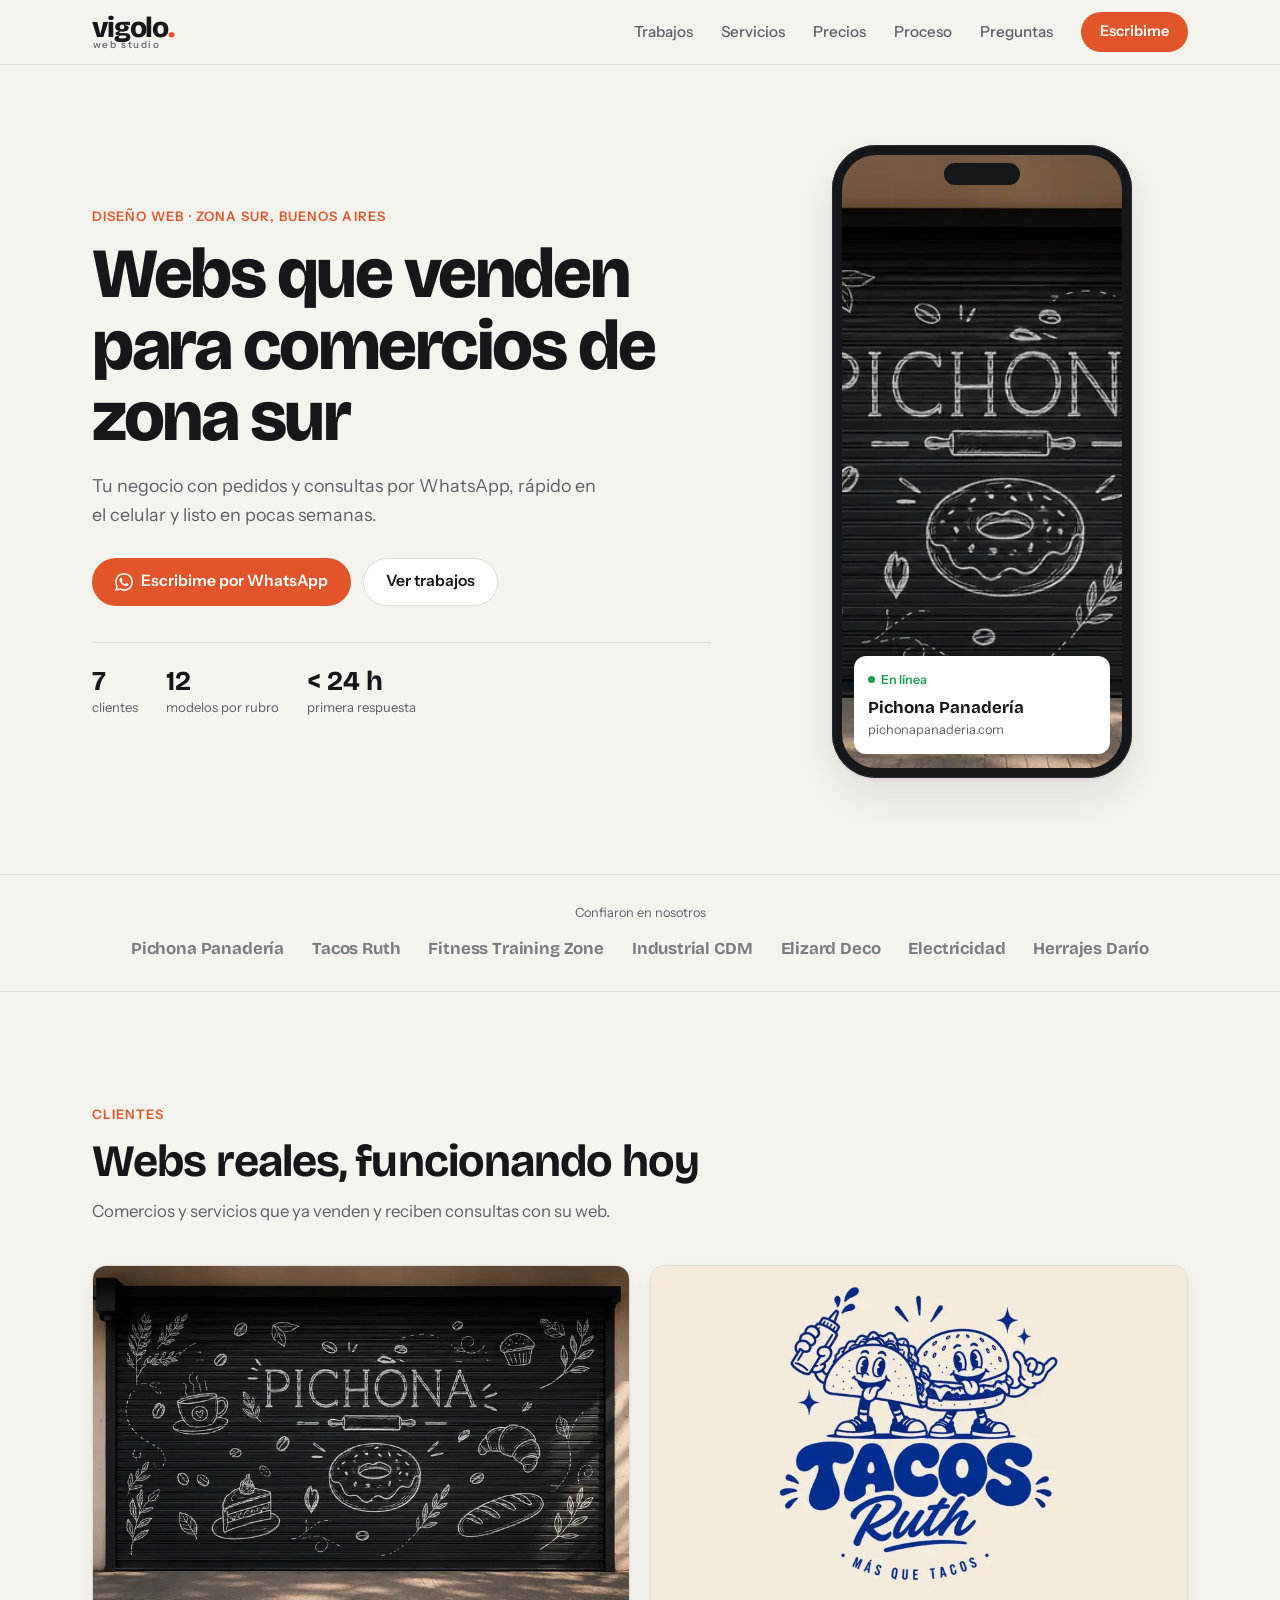
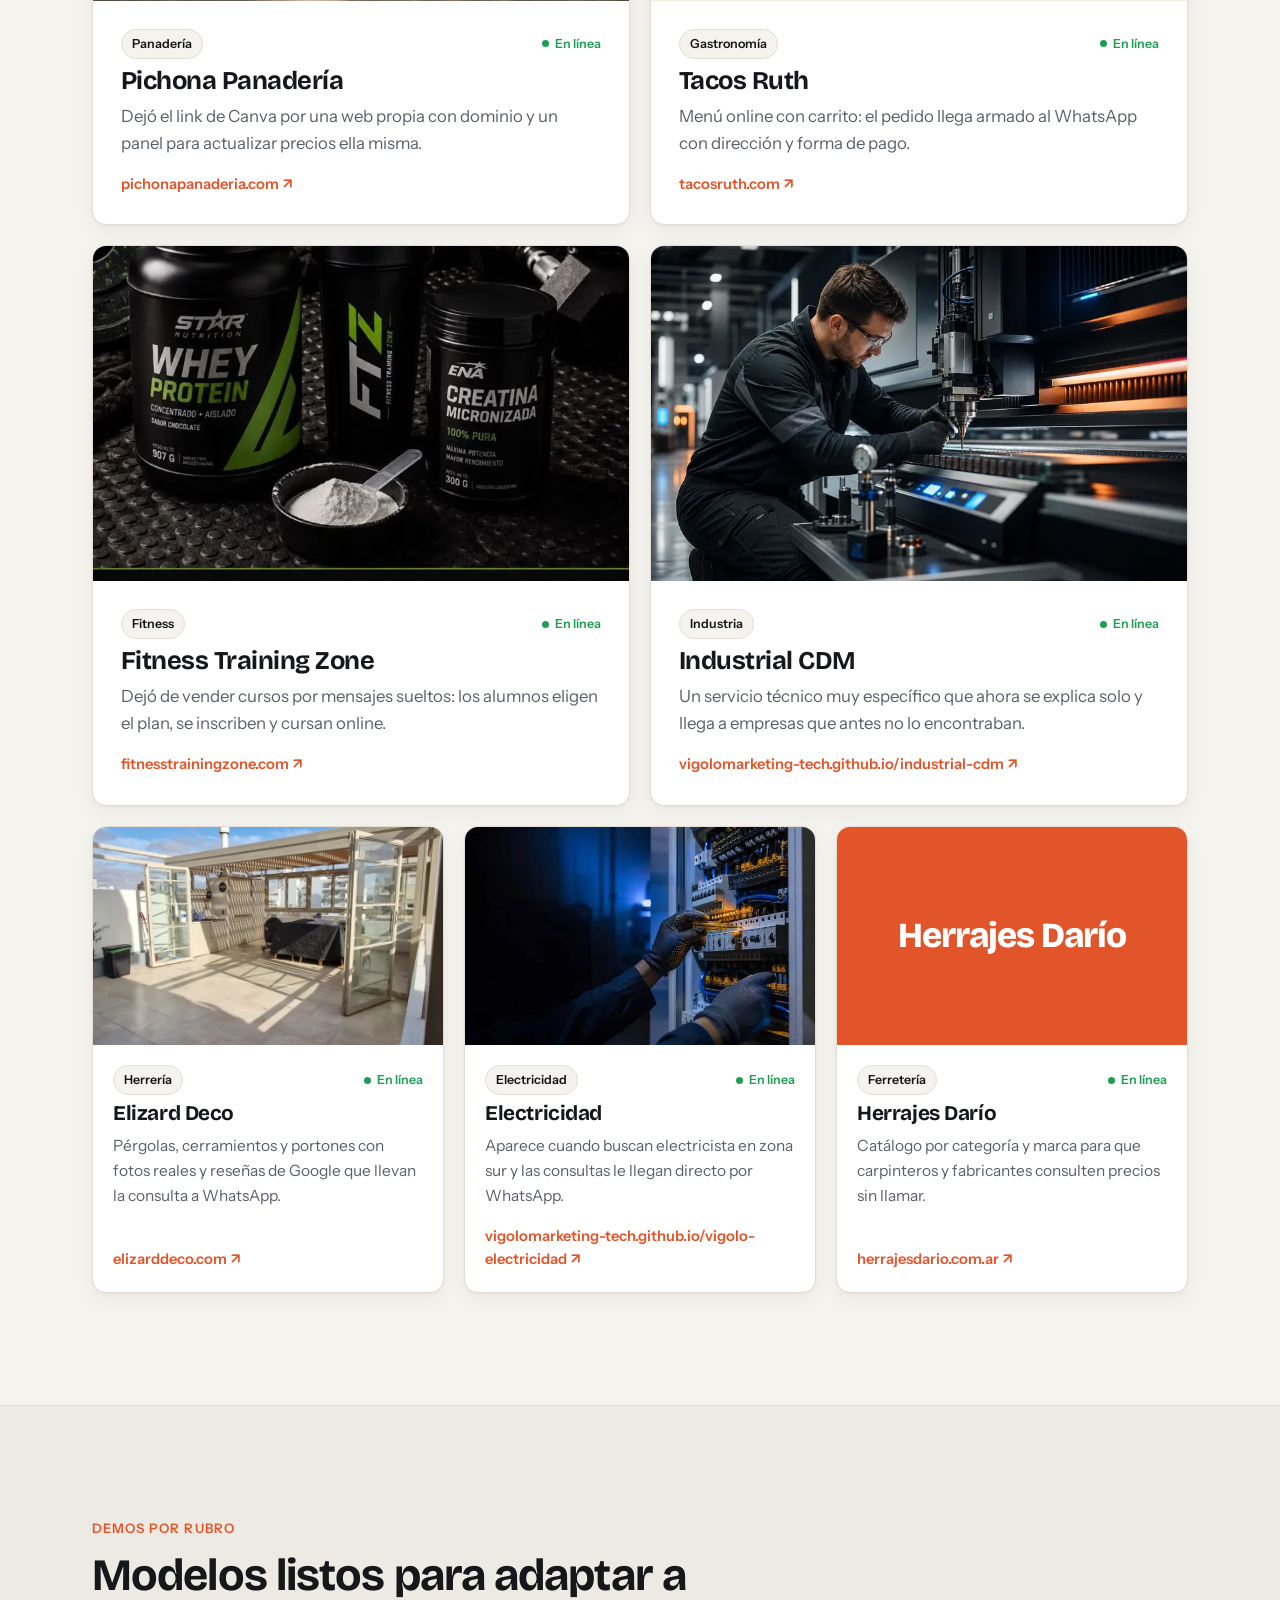
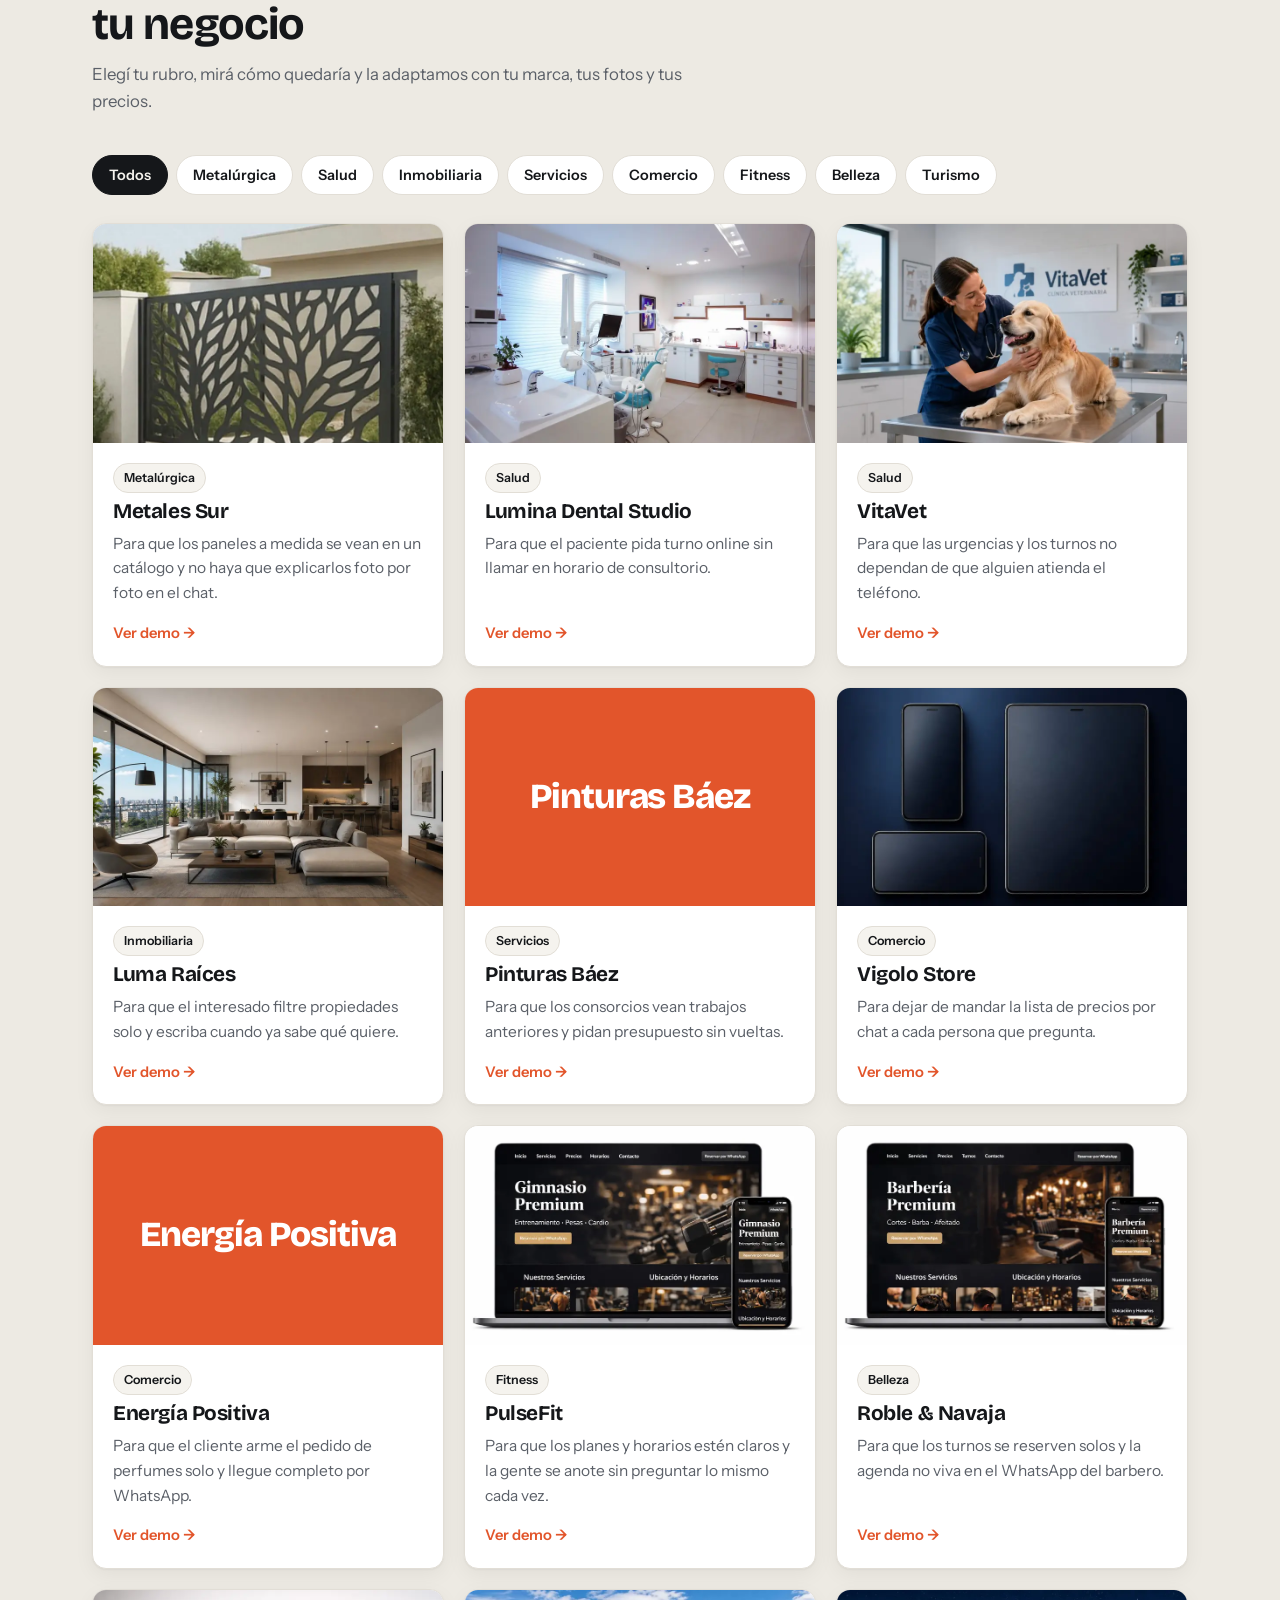
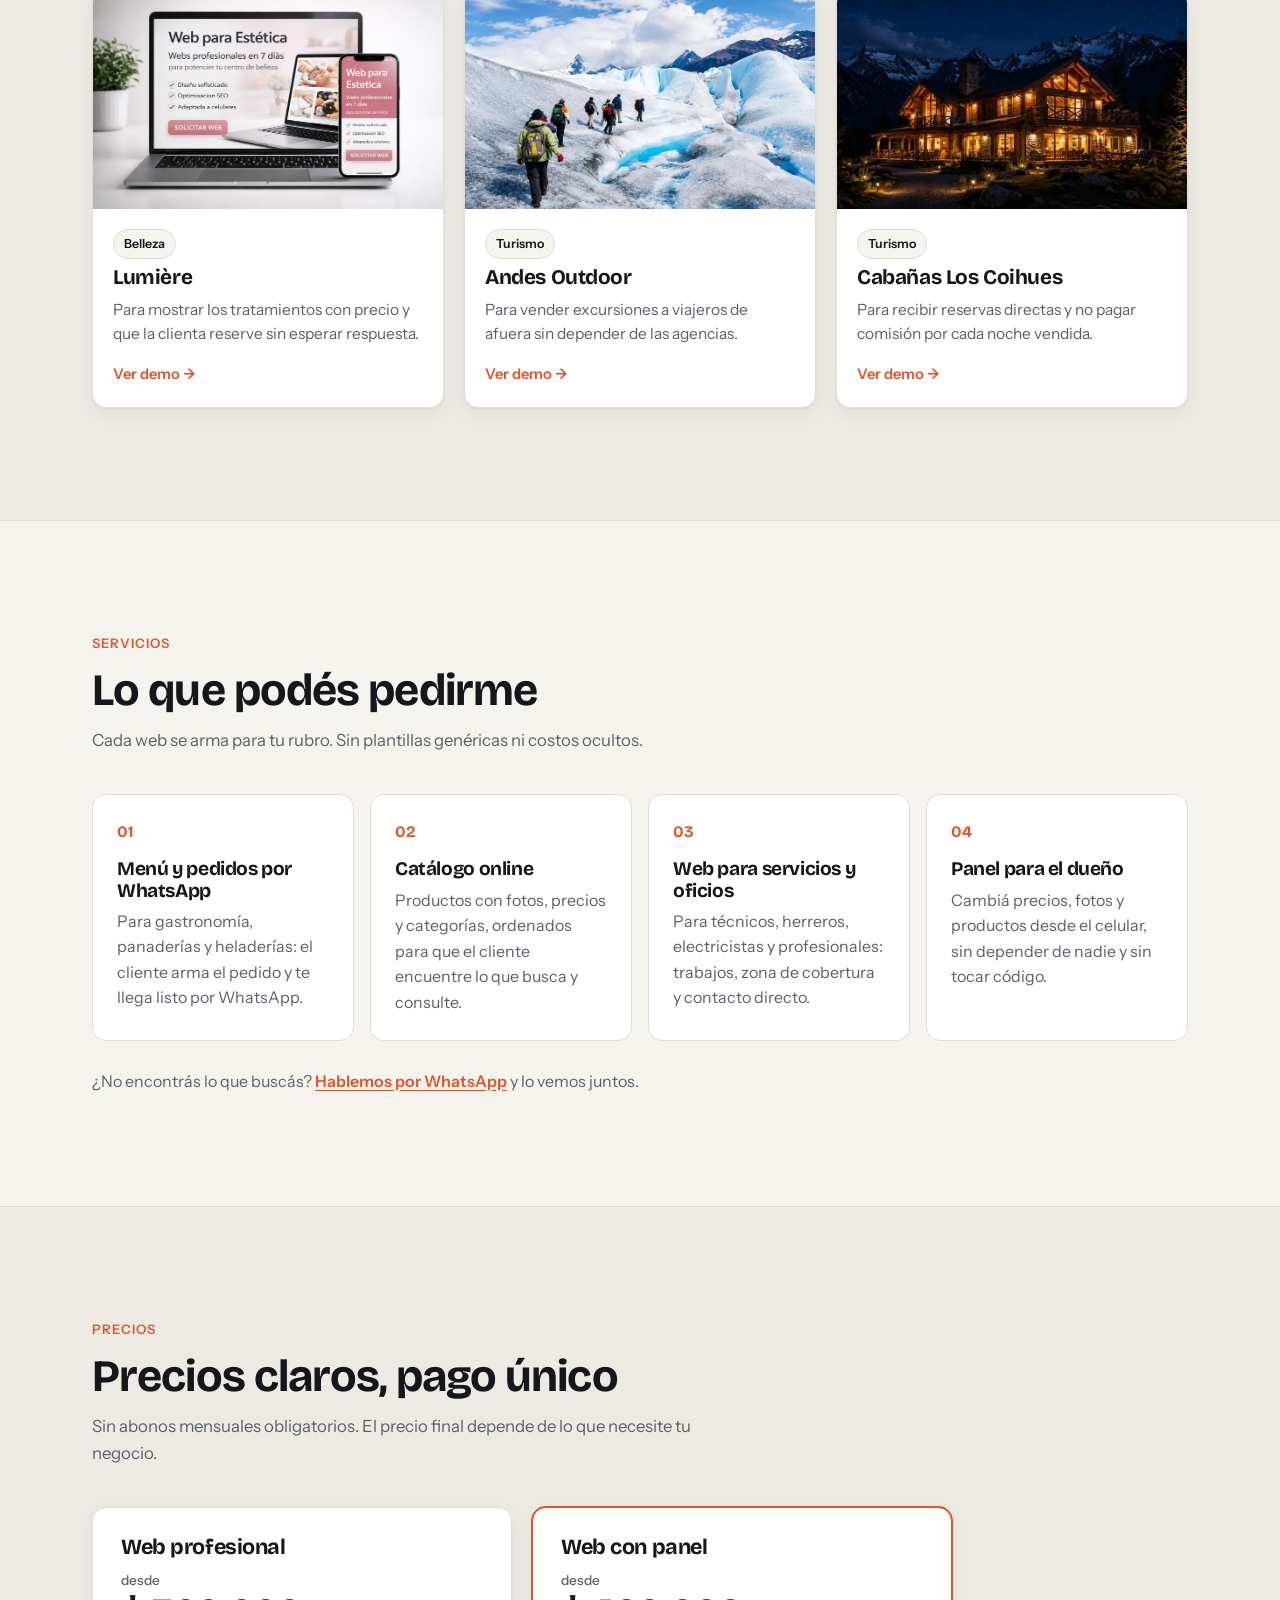
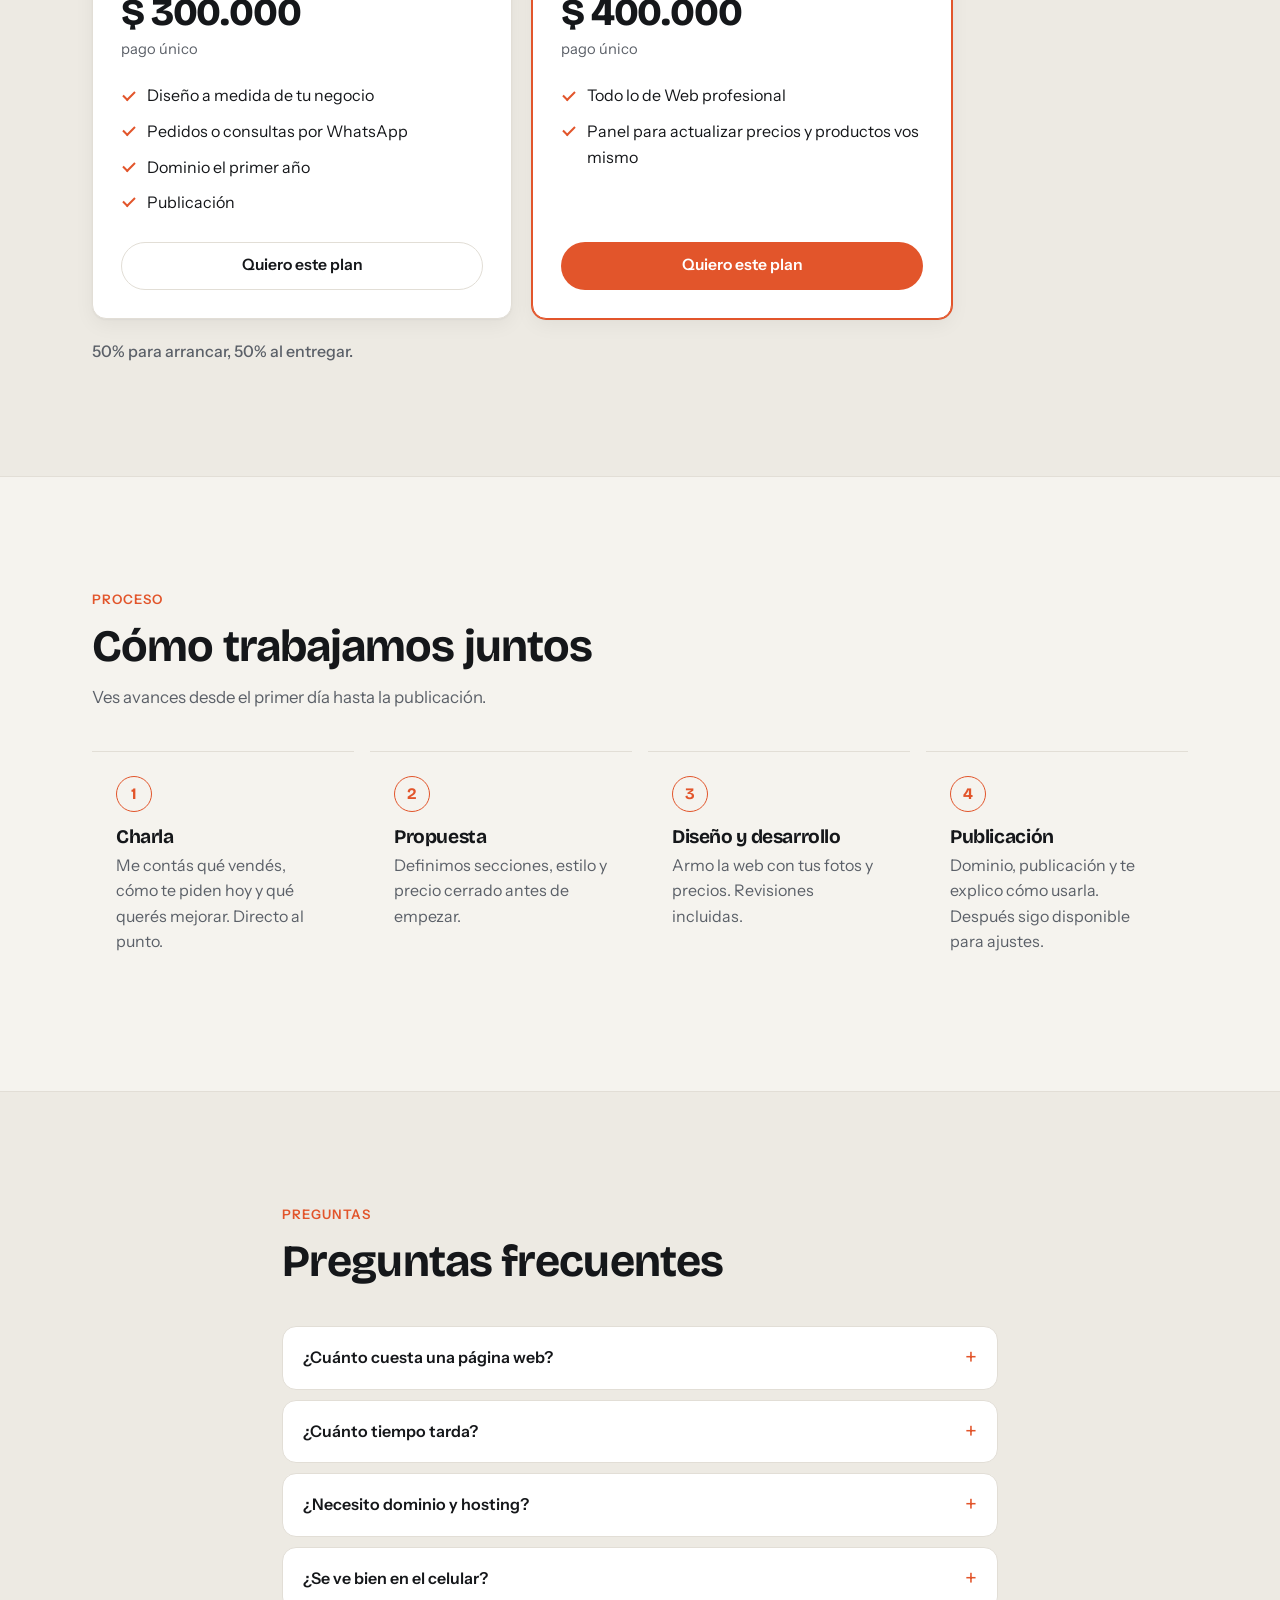
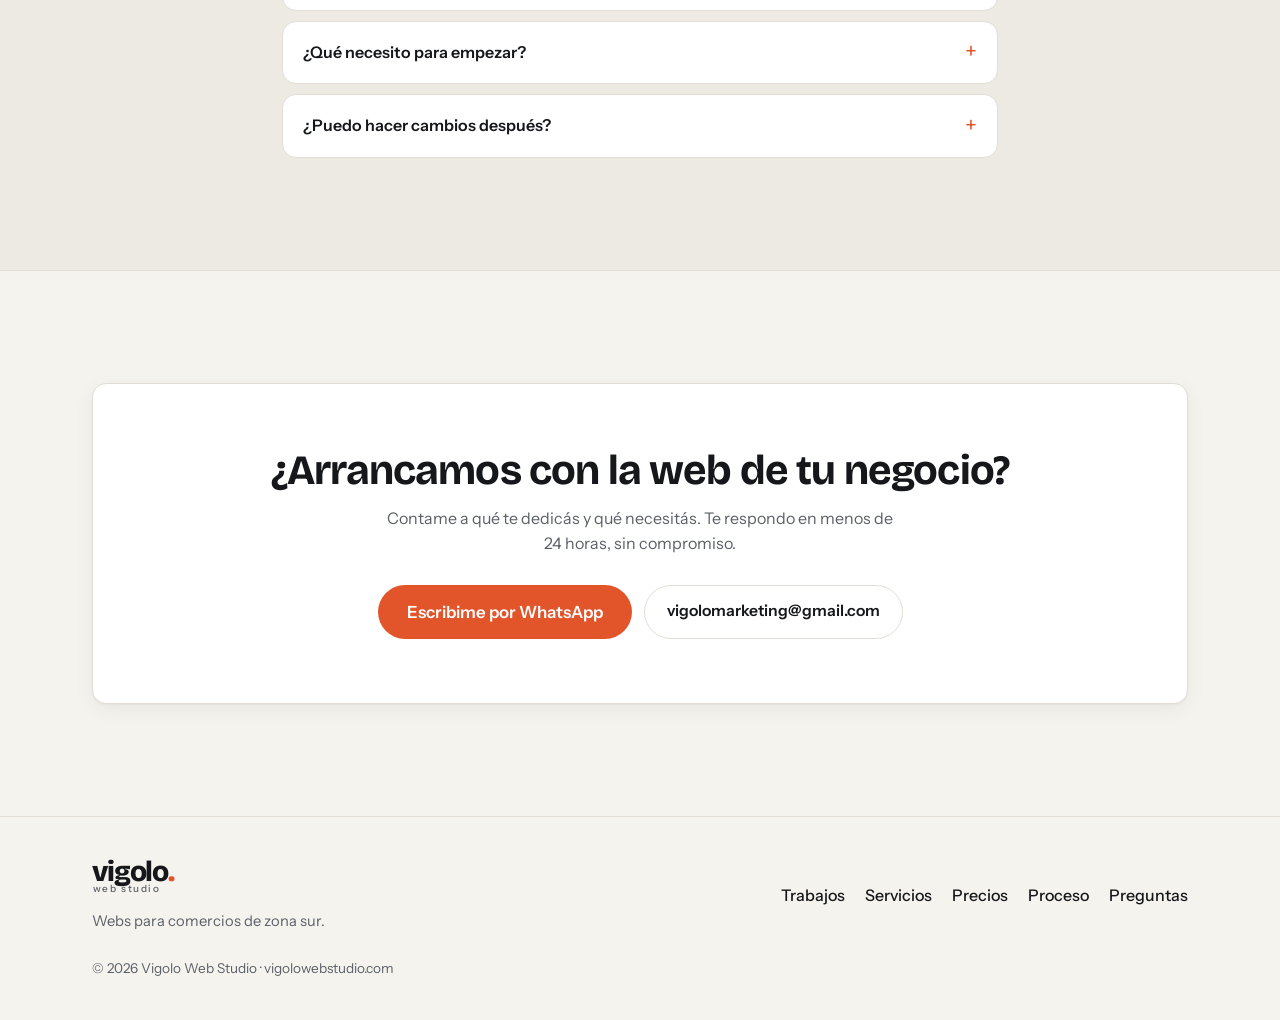
==== commit 09ce2eb2: "Ajustes: clientes definitivos, Herrajes Darío, logo de Tacos Ruth y stats - Clientes: los 7 confirma" ====
--- a/index.html
+++ b/index.html
@@ -103,9 +103,9 @@
           </div>
 
           <dl class="hero__stats">
-            <div><dt>Clientes en línea</dt><dd id="stat-clientes">—</dd></div>
-            <div><dt>Rubros</dt><dd id="stat-rubros">—</dd></div>
-            <div><dt>Primera respuesta</dt><dd>&lt; 24 h</dd></div>
+            <div><dt>clientes</dt><dd id="stat-clientes">—</dd></div>
+            <div><dt>modelos por rubro</dt><dd id="stat-demos">—</dd></div>
+            <div><dt>primera respuesta</dt><dd>&lt; 24 h</dd></div>
           </dl>
         </div>
 
--- a/style.css
+++ b/style.css
@@ -394,6 +394,19 @@
   aspect-ratio: 16 / 10;
   overflow: hidden;
   background: var(--bg-alt);
+}
+.card__media--sin-foto {
+  display: grid;
+  place-items: center;
+  padding: 24px;
+  background: var(--accent);
+  color: var(--on-accent);
+  font-family: var(--font-head);
+  font-weight: 800;
+  font-size: clamp(1.6rem, 6vw, 2.2rem);
+  letter-spacing: -0.03em;
+  line-height: 1.05;
+  text-align: center;
 }
 .card__media img {
   width: 100%;
